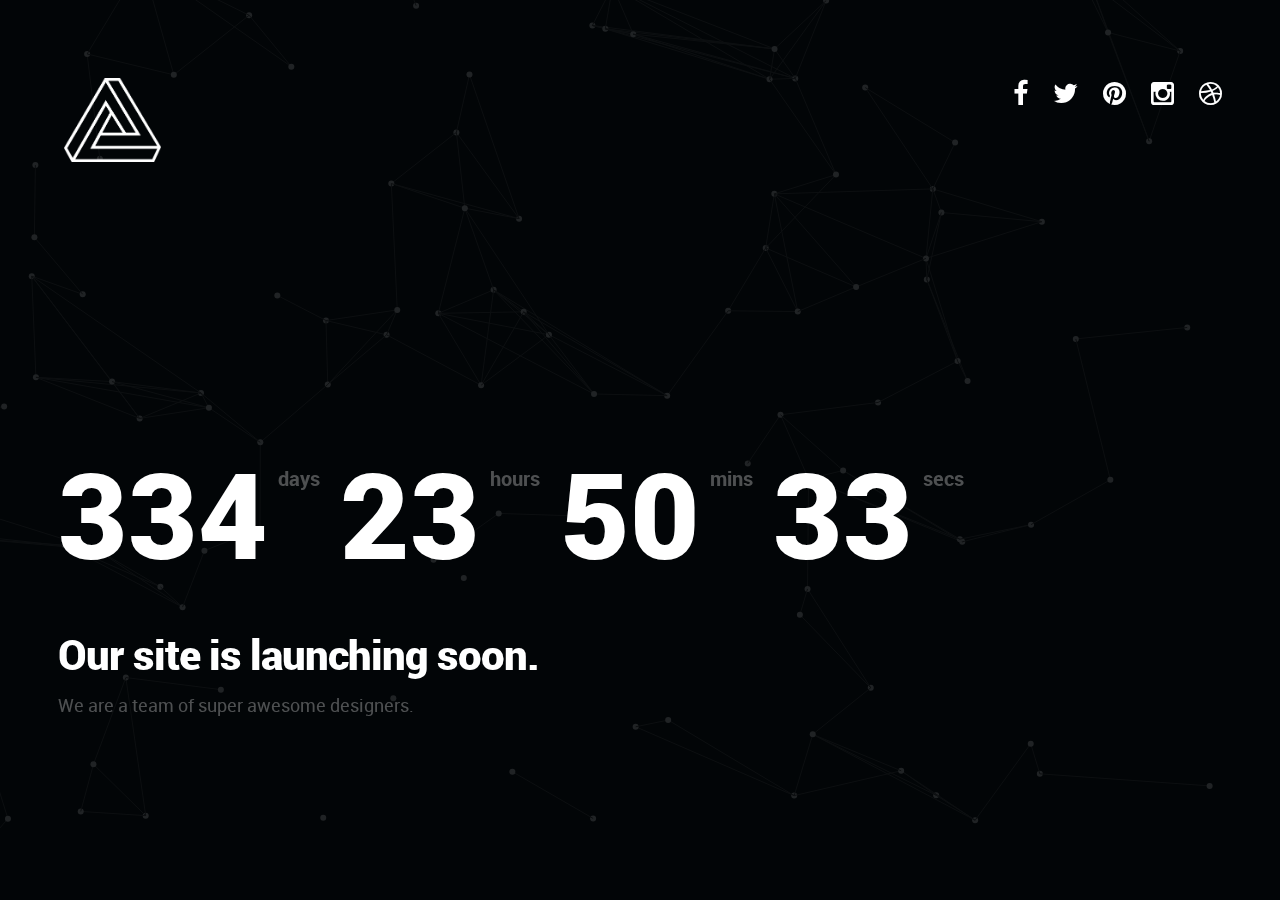
==== index.html @ 743f8bc5 "." ====
<!DOCTYPE html>
<!--[if IE 8 ]><html class="no-js oldie ie8" lang="en"> <![endif]-->
<!--[if IE 9 ]><html class="no-js oldie ie9" lang="en"> <![endif]-->
<!--[if (gte IE 9)|!(IE)]><!--><html class="no-js" lang="en"> <!--<![endif]-->
<head>

   <!--- basic page needs
   ================================================== -->
   <meta charset="utf-8">
	<title>Creatico</title>
	<meta name="description" content="We are awesome">  
	<meta name="author" content="Ashwin Sekhari">

   <!-- mobile specific metas
   ================================================== -->
	<meta name="viewport" content="width=device-width, initial-scale=1, maximum-scale=1">

 	<!-- CSS
   ================================================== -->
   <link rel="stylesheet" href="css/base.css">  
   <link rel="stylesheet" href="css/main.css">
   <link rel="stylesheet" href="css/vendor.css">

   <!-- script
   ================================================== -->
	<script src="js/modernizr.js"></script>

   <!-- favicons
	================================================== -->
	<link rel="icon" type="image/png" href="favicon.png">

</head>

<body id="top">

	<!-- header 
   ================================================== -->
   <header>

   	<div class="row">
   		<div class="logo">
	         <a href="index.html">Creatico</a>
	      </div> 

			<div class="social-links">
			   <ul>
					<li><a href="#"><i class="fa fa-facebook"></i></a></li>
					<li><a href="#"><i class="fa fa-twitter"></i></a></li>
				   <li><a href="#"><i class="fa fa-pinterest"></i></a></li>				   
				   <li><a href="#"><i class="fa fa-instagram"></i></a></li> 
				   <li><a href="#"><i class="fa fa-dribbble"></i></a></li>				     			
				</ul>
			</div>
   	</div> 

   </header> <!-- /header -->   

   <!-- home
   ================================================== -->
   <section id="home" class="home-particles">

   	<div class="shadow-overlay"></div>

   	<div class="content-wrap-table">		   

		   <div class="main-content-tablecell">

		   	<div class="row">
		   		<div class="col-twelve">

		   			<div id="counter">
		   				<div class="half">
		   					<span>334 <sup>days</sup></span> 
		 						<span>23 <sup>hours</sup></span>
		   				</div>
							<div class="half">
								<span>50 <sup>mins</sup></span>
		 						<span>33 <sup>secs</sup></span>
		 					</div> 
		   			</div>

			  			<div class="bottom-text">
			  				<h1>Our site is launching soon.</h1>
				  			<p>
							We are a team of super awesome designers.
				  			</p>			  				
			  			</div>			  						  			   			

			   	</div> <!-- /twelve --> 
		   	</div> <!-- /row -->  

		   </div> <!-- /main-content --> 
		   
		</div> <!-- /content-wrap -->
   
   </section> <!-- /home -->


 
							   		</div>

							   		<label for="mce-EMAIL" class="subscribe-message"></label>
									
									</form>

					   		</div> <!-- /twelve -->
					   	</div> <!-- subscribe-form -->

						</div> <!-- /tab-entry --> 						

					</div> <!-- /tab-subscribe -->										

				</div> <!-- /tab-container -->
   			
   		</div> <!-- twelve -->
   	</div> <!-- row -->   	

   </section> <!-- /info -->
   <!-- Java Script
   ================================================== --> 
   <script src="js/jquery-2.1.3.min.js"></script>
   <script src="js/plugins.js"></script>
   <script src="js/main.js"></script>

</body>

</html>
---- css/base.css ----
/* =================================================================== 
 *
 *  Khronos v1.0 Base Stylesheet
 *  url: www.styleshout.com
 *  06-10-2016
 *  ------------------------------------------------------------------
 *
 *  TOC:
 *  01. reset
 *  02. basic/base setup styles
 *  03. grid
 *  04. MISC
 *
 * =================================================================== */

 
/* ===================================================================
 * 01. reset - normalize.css v3.0.2 | MIT License | git.io/normalize
 *
 * ------------------------------------------------------------------- */

html {
	font-family: sans-serif;
	-ms-text-size-adjust: 100%;
	-webkit-text-size-adjust: 100%;
}

body {
	margin: 0;
}

article,
aside,
details,
figcaption,
figure,
footer,
header,
hgroup,
main,
menu,
nav,
section,
summary {
	display: block;
}

audio,
canvas,
progress,
video {
	display: inline-block;
	vertical-align: baseline;
}

audio:not([controls]) {
	display: none;
	height: 0;
}

[hidden],
template {
	display: none;
}

a {
	background: transparent;
}

a:active,
a:hover {
	outline: 0;
}

abbr[title] {
	border-bottom: 1px dotted;
}

b,
strong {
	font-weight: bold;
}

dfn {
	font-style: italic;
}

h1 {
	font-size: 2em;
	margin: 0.67em 0;
}

mark {
	background: #ff0;
	color: #000;
}

small {
	font-size: 80%;
}

sub,
sup {
	font-size: 75%;
	line-height: 0;
	position: relative;
	vertical-align: baseline;
}

sup {
	top: -0.5em;
}

sub {
	bottom: -0.25em;
}

img {
	border: 0;
}

svg:not(:root) {
	overflow: hidden;
}

figure {
	margin: 1em 40px;
}

hr {
	-moz-box-sizing: content-box;
	box-sizing: content-box;
	height: 0;
}

pre {
	overflow: auto;
}

code,
kbd,
pre,
samp {
	font-family: monospace, monospace;
	font-size: 1em;
}

button,
input,
optgroup,
select,
textarea {
	color: inherit;
	font: inherit;
	margin: 0;
}

button {
	overflow: visible;
}

button,
select {
	text-transform: none;
}

button,
html input[type="button"],
input[type="reset"],
input[type="submit"] {
	-webkit-appearance: button;
	cursor: pointer;
}

button[disabled],
html input[disabled] {
	cursor: default;
}

button::-moz-focus-inner,
input::-moz-focus-inner {
	border: 0;
	padding: 0;
}

input {
	line-height: normal;
}

input[type="checkbox"],
input[type="radio"] {
	box-sizing: border-box;
	padding: 0;
}

input[type="number"]::-webkit-inner-spin-button,
input[type="number"]::-webkit-outer-spin-button {
	height: auto;
}

input[type="search"] {
	-webkit-appearance: textfield;
	-moz-box-sizing: content-box;
	-webkit-box-sizing: content-box;
	box-sizing: content-box;
}

input[type="search"]::-webkit-search-cancel-button,
input[type="search"]::-webkit-search-decoration {
	-webkit-appearance: none;
}

fieldset {
	border: 1px solid #c0c0c0;
	margin: 0 2px;
	padding: 0.35em 0.625em 0.75em;
}

legend {
	border: 0;
	padding: 0;
}

textarea {
	overflow: auto;
}

optgroup {
	font-weight: bold;
}

table {
	border-collapse: collapse;
	border-spacing: 0;
}

td,
th {
	padding: 0;
}


/* ===================================================================
 * 02. basic/base setup styles - (_basic.scss)
 *
 * ------------------------------------------------------------------- */
html {
	font-size: 62.5%;
	box-sizing: border-box;
}

*,
*::before,
*::after {
	box-sizing: inherit;
}

body {
	font-weight: normal;
	line-height: 1;
	text-rendering: optimizeLegibility;
	word-wrap: break-word;
	-webkit-overflow-scrolling: touch;
	-webkit-text-size-adjust: none;
}

body,
input,
button {
	-moz-osx-font-smoothing: grayscale;
	-webkit-font-smoothing: antialiased;
}

/* -------------------------------------------------------------------
 * Media - (_basic.scss)
 * ------------------------------------------------------------------- */
img,
video {
	max-width: 100%;
	height: auto;
}

/* -------------------------------------------------------------------
 * Typography resets - (_basic.scss)
 * ------------------------------------------------------------------- */
div, dl, dt, dd, ul, ol, li, h1, h2, h3, h4, h5, h6, pre, form, p, blockquote, th, td {
	margin: 0;
	padding: 0;
}
h1, h2, h3, h4, h5, h6 {
	-webkit-font-variant-ligatures: common-ligatures;
	-moz-font-variant-ligatures: common-ligatures;
	font-variant-ligatures: common-ligatures;
	text-rendering: optimizeLegibility;
}
em, i {
	font-style: italic;
	line-height: inherit;
}
strong, b {
	font-weight: bold;
	line-height: inherit;
}
small {
	font-size: 60%;
	line-height: inherit;
}
ol, ul {
	list-style: none;
}
li {
	display: block;
}

/* -------------------------------------------------------------------
 * links - (_basic.scss)
 * ------------------------------------------------------------------- */
a {
	text-decoration: none;
	line-height: inherit;
}

a img {
	border: none;
}

/* ------------------------------------------------------------------- 
 * inputs - (_basic.scss)
 * ------------------------------------------------------------------- */
fieldset {
	margin: 0;
	padding: 0;
}

input[type="email"],
input[type="number"],
input[type="search"],
input[type="text"],
input[type="tel"],
input[type="url"],
input[type="password"],
textarea {
	-webkit-appearance: none;
	-moz-appearance: none;
	-ms-appearance: none;
	-o-appearance: none;
	appearance: none;
}


/* ===================================================================
 * 03. grid - (_grid.scss)
 *
 * ------------------------------------------------------------------- */
.row {
	width: 94%;
	max-width: 1170px;
	margin: 0 auto;
}

.row:before,
.row:after {
	content: "";
	display: table;
}

.row:after {
	clear: both;
}

.row .row {
	width: auto;
	max-width: none;
	margin-left: -20px;
	margin-right: -20px;
}

[class*="col-"],
.bgrid {
	float: left;
}

[class*="col-"] + [class*="col-"].end {
	float: right;
}

[class*="col-"] {
	padding: 0 20px;
}

.col-one {
	width: 8.33333%;
}
.col-two, .col-1-6 {
	width: 16.66667%;
}
.col-three, .col-1-4 {
	width: 25%;
}
.col-four, .col-1-3 {
	width: 33.33333%;
}
.col-five {
	width: 41.66667%;
}
.col-six, .col-1-2 {
	width: 50%;
}
.col-seven {
	width: 58.33333%;
}
.col-eight, .col-2-3 {
	width: 66.66667%;
}
.col-nine, .col-3-4 {
	width: 75%;
}
.col-ten, .col-5-6 {
	width: 83.33333%;
}
.col-eleven {
	width: 91.66667%;
}
.col-twelve, .col-full {
	width: 100%;
}

/* --------------------------------------------------------------- 
 * small screens - (_base.scss)
 * --------------------------------------------------------------- */
@media screen and (max-width:1024px) {
	.row .row {
		margin-left: -18px;
		margin-right: -18px;
	}

	[class*="col-"] {
		padding: 0 18px;
	}

}

/* ---------------------------------------------------------------
 * tablets - (_base.scss)
 * --------------------------------------------------------------- */
@media screen and (max-width:768px) {
	.row {
		width: auto;
		padding-left: 30px;
		padding-right: 30px;
	}

	.row .row {
		padding-left: 0;
		padding-right: 0;
		margin-left: -15px;
		margin-right: -15px;
	}

	[class*="col-"] {
		padding: 0 15px;
	}

	.tab-1-4 {
		width: 25%;
	}

	.tab-1-3 {
		width: 33.33333%;
	}

	.tab-1-2 {
		width: 50%;
	}

	.tab-2-3 {
		width: 66.66667%;
	}

	.tab-3-4 {
		width: 75%;
	}

	.tab-full {
		width: 100%;
	}

}

/* --------------------------------------------------------------- 
 * large mobile devices - (_base.scss)
 * --------------------------------------------------------------- */
@media screen and (max-width:600px) {
	.row {
		padding-left: 25px;
		padding-right: 25px;
	}

	.row .row {
		margin-left: -10px;
		margin-right: -10px;
	}

	[class*="col-"] {
		padding: 0 10px;
	}

	.mob-1-4 {
		width: 25%;
	}

	.mob-1-2 {
		width: 50%;
	}

	.mob-3-4 {
		width: 75%;
	}

	.mob-full {
		width: 100%;
	}

}

/* --------------------------------------------------------------- 
 * small mobile devices - (_base.scss)
 * --------------------------------------------------------------- */
@media screen and (max-width:400px) {
	.row .row {
		padding-left: 0;
		padding-right: 0;
		margin-left: 0;
		margin-right: 0;
	}

	[class*="col-"] {
		width: 100% !important;
		float: none !important;
		clear: both !important;
		margin-left: 0;
		margin-right: 0;
		padding: 0;
	}

	[class*="col-"] + [class*="col-"].end {
		float: none;
	}

}


/* ===================================================================
 * block grids - (_base.scss)
 *
 * ------------------------------------------------------------------- */

[class*="block-"]:before, [class*="block-"]:after {
	content: "";
	display: table;
}

[class*="block-"]:after {
	clear: both;
}

.block-1-6 .bgrid {
	width: 16.66667%;
}

.block-1-4 .bgrid {
	width: 25%;
}

.block-1-3 .bgrid {
	width: 33.33333%;
}

.block-1-2 .bgrid {
	width: 50%;
}

/**
 * Clearing for block grid columns. Allow columns with 
 * different heights to align properly.
 */
.block-1-6 .bgrid:nth-child(6n+1),
.block-1-4 .bgrid:nth-child(4n+1),
.block-1-3 .bgrid:nth-child(3n+1),
.block-1-2 .bgrid:nth-child(2n+1) {
	clear: both;
}

/* ---------------------------------------------------------------
 * small screens - (_base.scss)
 * --------------------------------------------------------------- */
@media screen and (max-width:1024px) {
	.block-s-1-6 .bgrid {
		width: 16.66667%;
	}

	.block-s-1-4 .bgrid {
		width: 25%;
	}

	.block-s-1-3 .bgrid {
		width: 33.33333%;
	}

	.block-s-1-2 .bgrid {
		width: 50%;
	}

	.block-s-full .bgrid {
		width: 100%;
		clear: both;
	}

	[class*="block-s-"] .bgrid:nth-child(n) {
		clear: none;
	}

	.block-s-1-6 .bgrid:nth-child(6n+1),
	.block-s-1-4 .bgrid:nth-child(4n+1),
	.block-s-1-3 .bgrid:nth-child(3n+1),
	.block-s-1-2 .bgrid:nth-child(2n+1) {
		clear: both;
	}

}

/* ---------------------------------------------------------------
 * tablets - (_base.scss)
 * --------------------------------------------------------------- */
@media screen and (max-width:768px) {
	.block-tab-1-6 .bgrid {
		width: 16.66667%;
	}

	.block-tab-1-4 .bgrid {
		width: 25%;
	}

	.block-tab-1-3 .bgrid {
		width: 33.33333%;
	}

	.block-tab-1-2 .bgrid {
		width: 50%;
	}

	.block-tab-full .bgrid {
		width: 100%;
		clear: both;
	}

	[class*="block-tab-"] .bgrid:nth-child(n) {
		clear: none;
	}

	.block-tab-1-6 .bgrid:nth-child(6n+1),
	.block-tab-1-4 .bgrid:nth-child(4n+1),
	.block-tab-1-3 .bgrid:nth-child(3n+1),
	.block-tab-1-2 .bgrid:nth-child(2n+1) {
		clear: both;
	}

}

/* ---------------------------------------------------------------
 * large mobile devices - (_base.scss)
 * --------------------------------------------------------------- */
@media screen and (max-width:600px) {
	.block-mob-1-6 .bgrid {
		width: 16.66667%;
	}

	.block-mob-1-4 .bgrid {
		width: 25%;
	}

	.block-mob-1-3 .bgrid {
		width: 33.33333%;
	}

	.block-mob-1-2 .bgrid {
		width: 50%;
	}

	.block-mob-full .bgrid {
		width: 100%;
		clear: both;
	}

	[class*="block-mob-"] .bgrid:nth-child(n) {
		clear: none;
	}

	.block-mob-1-6 .bgrid:nth-child(6n+1),
	.block-mob-1-4 .bgrid:nth-child(4n+1),
	.block-mob-1-3 .bgrid:nth-child(3n+1),
	.block-mob-1-2 .bgrid:nth-child(2n+1) {
		clear: both;
	}

}

/* ---------------------------------------------------------------
 * stack on small mobile devices - (_base.scss)
 * --------------------------------------------------------------- */
@media screen and (max-width:400px) {
	.stack .bgrid {
		width: 100% !important;
		float: none !important;
		clear: both !important;
		margin-left: 0;
		margin-right: 0;
	}

}


/* ===================================================================
 * 04. MISC  - (_base.scss)
 *
 * ------------------------------------------------------------------- */

/**
 * Clearing - (http://nicolasgallagher.com/micro-clearfix-hack/
 */
.group:before,
.group:after {
	content: "";
	display: table;
}

.group:after {
	clear: both;
}

/**
 * Misc Helper Styles 
 */
.hide {
	display: none;
}

.invisible {
	visibility: hidden;
}

.antialiased {
	-webkit-font-smoothing: antialiased;
	-moz-osx-font-smoothing: grayscale;
}

.overflow-hidden {
	overflow: hidden;
}

.remove-bottom {
	margin-bottom: 0;
}

.half-bottom {
	margin-bottom: 1.5rem !important;
}

.add-bottom {
	margin-bottom: 3rem !important;
}

.no-border {
	border: none;
}

.full-width {
	width: 100%;
}

.text-center {
	text-align: center;
}

.text-left {
	text-align: left;
}

.text-right {
	text-align: right;
}

.pull-left {
	float: left;
}

.pull-right {
	float: right;
}

.align-center {
	margin-left: auto;
	margin-right: auto;
	text-align: center;
}
---- css/main.css ----
/* =================================================================== 
 *
 *  Khronos v1.0 Main Stylesheet
 *  url: www.styleshout.com
 *  06-10-2016
 *  ------------------------------------------------------------------
 *
 *  TOC:
 *  01. webfonts and iconfonts
 *  02. base style overrides
 *  03. typography & general theme styles
 *  04. preloader
 *  05. forms
 *  06. buttons
 *  07. other components
 *  08. header styles
 *  09. home
 *  10. info
 *  11. cta
 *  12. footer
 *
 * =================================================================== */


/* ===================================================================
 * 01. webfonts and iconfonts - (_document-setup)
 *
 * ------------------------------------------------------------------- */
@import url("fonts.css");
@import url("font-awesome/css/font-awesome.min.css");
@import url("micons/micons.css");


/* ===================================================================
 * 02. base style overrides - (_document-setup)
 *
 * ------------------------------------------------------------------- */
html {
	font-size: 10px;
}
@media only screen and (max-width:1024px) {
	html {
		font-size: 9.375px;
	}
}
@media only screen and (max-width:768px) {
	html {
		font-size: 10px;
	}
}
@media only screen and (max-width:400px) {
	html {
		font-size: 9.375px;
	}
}
html, body {
	height: 100%;
}
body {
	background: #FFFFFF;
	font-family: "roboto-regular", sans-serif;
	font-size: 1.6rem;
	line-height: 3rem;
	color: #333333;
}

/* ------------------------------------------------------------------- 
 * links - (_document-setup) 
 * ------------------------------------------------------------------- */
a, a:visited {
	color: #057f78;
	-moz-transition: all 0.3s ease-in-out;
	-o-transition: all 0.3s ease-in-out;
	-webkit-transition: all 0.3s ease-in-out;
	-ms-transition: all 0.3s ease-in-out;
	transition: all 0.3s ease-in-out;
}
a:hover, a:focus {
	color: #000000;
}

/* ===================================================================
 * 03. typography & general theme styles - (_document-setup.scss) 
 *
 * ------------------------------------------------------------------- */
h1, h2, h3, h4, h5, h6, .h01, .h02, .h03, .h04, .h05, .h06 {
	font-family: "roboto-black", sans-serif;
	color: #151515;
	font-style: normal;
	text-rendering: optimizeLegibility;
	margin-bottom: 2.1rem;
}
h3, .h03, h4, .h04 {
	margin-bottom: 1.8rem;
}
h5, .h05, h6, .h06 {
	margin-bottom: 1.2rem;
}
h1, .h01 {
	font-size: 3.1rem;
	line-height: 1.35;
	letter-spacing: -.1rem;
}
@media only screen and (max-width:600px) {
	h1, .h01 {
		font-size: 2.6rem;
		letter-spacing: -.07rem;
	}
}
h2, .h02 {
	font-size: 2.4rem;
	line-height: 1.25;
}
h3, .h03 {
	font-size: 2rem;
	line-height: 1.5;
}
h4, .h04 {
	font-size: 1.7rem;
	line-height: 1.76;
}
h5, .h05 {
	font-size: 1.4rem;
	line-height: 1.7;
	text-transform: uppercase;
	letter-spacing: .2rem;
}
h6, .h06 {
	font-size: 1.3rem;
	line-height: 1.85;
	text-transform: uppercase;
	letter-spacing: .2rem;
}
p img {
	margin: 0;
}
p.lead {
	font-family: "roboto-light", serif;
	font-size: 2rem;
	line-height: 1.8;
	color: #4d4d4d;
}
@media only screen and (max-width:768px) {
	p.lead {
		font-size: 1.8rem;
	}
}
em, i, strong, b {
	font-size: 1.6rem;
	line-height: 3rem;
	font-style: normal;
	font-weight: normal;
}
em, i {
	font-family: "roboto-italic", serif;
}
strong, b {
	font-family: "roboto-bold", serif;
}
small {
	font-size: 1.1rem;
	line-height: inherit;
}
blockquote {
	margin: 3rem 0;
	padding-left: 4rem;
	position: relative;
}
blockquote:before {
	content: "\201C";
	font-size: 8rem;
	line-height: 0px;
	margin: 0;
	color: #333;
	font-family: arial, sans-serif;
	position: absolute;
	top: 3rem;
	left: 0;
}
blockquote p {
	font-family: georgia, serif;
	font-style: italic;
	padding: 0;
	font-size: 1.9rem;
	line-height: 1.75;
}
blockquote cite {
	display: block;
	font-size: 1.2rem;
	font-style: normal;
	line-height: 1.65;
}
blockquote cite:before {
	content: "\2014 \0020";
}
blockquote cite a, blockquote cite a:visited {
	color: #4d4d4d;
	border: none;
}
abbr {
	font-family: "roboto-bold", serif;
	font-variant: small-caps;
	text-transform: lowercase;
	letter-spacing: .05rem;
	color: #4d4d4d;
}
var, kbd, samp, code, pre {
	font-family: Consolas, "Andale Mono", Courier, "Courier New", monospace;
}
pre {
	padding: 2.4rem 3rem 3rem;
	background: #F1F1F1;
}
code {
	font-size: 1.4rem;
	margin: 0 .2rem;
	padding: .3rem .6rem;
	white-space: nowrap;
	background: #F1F1F1;
	border: 1px solid #E1E1E1;
	border-radius: 3px;
}
pre > code {
	display: block;
	white-space: pre;
	line-height: 2;
	padding: 0;
	margin: 0;
}
pre.prettyprint > code {
	border: none;
}
del {
	text-decoration: line-through;
}
abbr[title], dfn[title] {
	border-bottom: 1px dotted;
	cursor: help;
}
mark {
	background: #FFF49B;
	color: #000;
}
hr {
	border: solid #d2d2d2;
	border-width: 1px 0 0;
	clear: both;
	margin: 2.4rem 0 1.5rem;
	height: 0;
}

/* ------------------------------------------------------------------- 
 * Lists - (_document-setup)  
 * ------------------------------------------------------------------- */
ol {
	list-style: decimal;
}
ul {
	list-style: disc;
}
li {
	display: list-item;
}
ol, ul {
	margin-left: 1.7rem;
}
ul li {
	padding-left: .4rem;
}
ul ul, ul ol, ol ol, ol ul {
	margin: .6rem 0 .6rem 1.7rem;
}
ul.disc li {
	display: list-item;
	list-style: none;
	padding: 0 0 0 .8rem;
	position: relative;
}
ul.disc li::before {
	content: "";
	display: inline-block;
	width: 8px;
	height: 8px;
	border-radius: 50%;
	background: #034e4a;
	position: absolute;
	left: -17px;
	top: 11px;
	vertical-align: middle;
}
dt {
	margin: 0;
	color: #034e4a;
}
dd {
	margin: 0 0 0 2rem;
}

/* ------------------------------------------------------------------- 
 * Spacing - (_document-setup)  
 * ------------------------------------------------------------------- */
button, .button {
	margin-bottom: 1.2;
}
fieldset {
	margin-bottom: 1.5rem;
}
input,
textarea,
select,
pre,
blockquote,
figure,
table,
p,
ul,
ol,
dl,
form,
.fluid-video-wrapper,
.ss-custom-select {
	margin-bottom: 3rem;
}

/* ------------------------------------------------------------------- 
 * floated image - (_document-setup)  
 * ------------------------------------------------------------------- */
img.pull-right {
	margin: 1.5rem 0 0 3rem;
}
img.pull-left {
	margin: 1.5rem 3rem 0 0;
}

/* ------------------------------------------------------------------- 
 * block grids paddings
 * ------------------------------------------------------------------- */
.bgrid {
	padding: 0 20px;
}
@media only screen and (max-width:1024px) {
	.bgrid {
		padding: 0 18px;
	}
}
@media only screen and (max-width:768px) {
	.bgrid {
		padding: 0 15px;
	}
}
@media only screen and (max-width:600px) {
	.bgrid {
		padding: 0 10px;
	}
}
@media only screen and (max-width:400px) {
	.bgrid {
		padding: 0;
	}
}

 
/* ===================================================================
 * 04. preloader - (_preloader-1.scss)
 *
 * ------------------------------------------------------------------- */
#preloader {
	position: fixed;
	top: 0;
	left: 0;
	right: 0;
	bottom: 0;
	background: #050505;
	z-index: 800;
	height: 100%;
	width: 100%;
}
.no-js #preloader, .oldie #preloader {
	display: none;
}
#loader {
	position: absolute;
	left: 50%;
	top: 50%;
	width: 60px;
	height: 60px;
	margin: -30px 0 0 -30px;
	padding: 0;
}
#loader:before {
	content: "";
	border-top: 6px solid rgba(255, 255, 255, 0.1);
	border-right: 6px solid rgba(255, 255, 255, 0.1);
	border-bottom: 6px solid rgba(255, 255, 255, 0.1);
	border-left: 6px solid #FFFFFF;
	-webkit-animation: load 1.1s infinite linear;
	animation: load 1.1s infinite linear;
	display: block;
	border-radius: 50%;
	width: 60px;
	height: 60px;
}
@-webkit-keyframes load {
	0% {
		-webkit-transform: rotate(0deg);
		transform: rotate(0deg);
	}
	100% {
		-webkit-transform: rotate(360deg);
		transform: rotate(360deg);
	}
}
@keyframes load {
	0% {
		-webkit-transform: rotate(0deg);
		transform: rotate(0deg);
	}
	100% {
		-webkit-transform: rotate(360deg);
		transform: rotate(360deg);
	}
}


/* ===================================================================
 * 05. forms - (_forms.scss)
 *
 * ------------------------------------------------------------------- */
fieldset {
	border: none;
}
input[type="email"],
input[type="number"],
input[type="search"],
input[type="text"],
input[type="tel"],
input[type="url"],
input[type="password"],
textarea,
select {
	display: block;
	height: 6rem;
	padding: 1.5rem 2rem;
	border: none;
	border-bottom: 3px solid rgba(17, 17, 17, 0.5);
	outline: none;
	vertical-align: middle;
	color: #333333;
	font-family: "roboto-regular", sans-serif;
	font-size: 1.7rem;
	line-height: 3rem;
	max-width: 100%;
	background: transparent;
	-moz-transition: all 0.3s ease-in-out;
	-o-transition: all 0.3s ease-in-out;
	-webkit-transition: all 0.3s ease-in-out;
	-ms-transition: all 0.3s ease-in-out;
	transition: all 0.3s ease-in-out;
}
textarea {
	min-height: 25rem;
}
input[type="email"]:focus,
input[type="number"]:focus,
input[type="search"]:focus,
input[type="text"]:focus,
input[type="tel"]:focus,
input[type="url"]:focus,
input[type="password"]:focus,
textarea:focus,
select:focus {
	color: #000000;
	border-color: #034e4a;
}
label, legend {
	font-family: "roboto-bold", sans-serif;
	font-size: 1.6rem;
	margin-bottom: .6rem;
	color: black;
	display: block;
}
input[type="checkbox"],
input[type="radio"] {
	display: inline;
}

label > .label-text {
	display: inline-block;
	margin-left: 1rem;
	font-family: "roboto-regular", sans-serif;
	line-height: inherit;
}

label > input[type="checkbox"],
label > input[type="radio"] {
	margin: 0;
	position: relative;
	top: .15rem;
}

/* ------------------------------------------------------------------- 
 * Style Placeholder Text  
 * ------------------------------------------------------------------- */
::-webkit-input-placeholder {
	color: gray;
}
:-moz-placeholder {
	color: gray;  /* Firefox 18- */
}
::-moz-placeholder {
	color: gray;  /* Firefox 19+ */
}
:-ms-input-placeholder {
	color: gray;
}
.placeholder {
	color: gray !important;
}

/* ===================================================================
 * 06. buttons - (_button-essentials.scss)
 *
 * ------------------------------------------------------------------- */
.button,
a.button,
button,
input[type="submit"],
input[type="reset"],
input[type="button"] {
	display: inline-block;
	font-family: "roboto-black", sans-serif;
	font-size: 1.4rem;
	text-transform: uppercase;
	letter-spacing: .3rem;
	height: 5.4rem;
	line-height: 5.4rem;
	padding: 0 3rem;
	margin: 0 .3rem 1.2rem 0;
	background: #d8d8d8;
	color: #313131;
	text-decoration: none;
	cursor: pointer;
	text-align: center;
	white-space: nowrap;
	border: none;
	-moz-transition: all 0.3s ease-in-out;
	-o-transition: all 0.3s ease-in-out;
	-webkit-transition: all 0.3s ease-in-out;
	-ms-transition: all 0.3s ease-in-out;
	transition: all 0.3s ease-in-out;
}

.button:hover,
a.button:hover,
button:hover,
input[type="submit"]:hover,
input[type="reset"]:hover,
input[type="button"]:hover,
.button:focus,
button:focus,
input[type="submit"]:focus,
input[type="reset"]:focus,
input[type="button"]:focus {
	background: #bebebe;
	color: #000000;
	outline: 0;
}

.button.button-primary,
a.button.button-primary,
button.button-primary,
input[type="submit"].button-primary,
input[type="reset"].button-primary,
input[type="button"].button-primary {
	background: #034e4a;
	color: #FFFFFF;
}

.button.button-primary:hover,
a.button.button-primary:hover,
button.button-primary:hover,
input[type="submit"].button-primary:hover,
input[type="reset"].button-primary:hover,
input[type="button"].button-primary:hover,
.button.button-primary:focus,
button.button-primary:focus,
input[type="submit"].button-primary:focus,
input[type="reset"].button-primary:focus,
input[type="button"].button-primary:focus {
	background: #1f1f1f;
}

button.full-width,
.button.full-width {
	width: 100%;
	margin-right: 0;
}

button.medium,
.button.medium {
	height: 5.7rem !important;
	line-height: 5.7rem !important;
	padding: 0 1.8rem !important;
}

button.large,
.button.large {
	height: 6rem !important;
	line-height: 6rem !important;
	padding: 0rem 3rem !important;
}

button.stroke,
.button.stroke {
	background: transparent !important;
	border: 3px solid #313131;
	line-height: 4.8rem;
}

button.stroke.medium,
.button.stroke.medium {
	line-height: 5.1rem !important;
}

button.stroke.large,
.button.stroke.large {
	line-height: 5.4rem !important;
}

button.stroke:hover,
.button.stroke:hover {
	border: 3px solid #034e4a;
	color: #034e4a;
}

button::-moz-focus-inner,
input::-moz-focus-inner {
	border: 0;
	padding: 0;
}


/* ===================================================================
 * 07. other components - (_others.scss)
 *
 * ------------------------------------------------------------------- */

/* ------------------------------------------------------------------- 
 * additional typo styles - (_additional-typo.scss)
 * ------------------------------------------------------------------- */

/* drop cap 
 * ----------------------------------------------- */
.drop-cap:first-letter {
	float: left;
	margin: 0;
	padding: 1.5rem .6rem 0 0;
	font-size: 8.4rem;
	font-family: "roboto-bold", sans-serif;
	line-height: 6rem;
	text-indent: 0;
	background: transparent;
	color: #151515;
}

/* line definition style 
 * ----------------------------------------------- */
.lining dt, .lining dd {
	display: inline;
	margin: 0;
}
.lining dt + dt:before, .lining dd + dt:before {
	content: "\A";
	white-space: pre;
}
.lining dd + dd:before {
	content: ", ";
}
.lining dd + dd:before {
	content: ", ";
}
.lining dd:before {
	content: ": ";
	margin-left: -0.2em;
}

/* dictionary definition style 
 * ----------------------------------------------- */
.dictionary-style dt {
	display: inline;
	counter-reset: definitions;
}
.dictionary-style dt + dt:before {
	content: ", ";
	margin-left: -0.2em;
}
.dictionary-style dd {
	display: block;
	counter-increment: definitions;
}
.dictionary-style dd:before {
	content: counter(definitions, decimal) ". ";
}

/** 
 * Pull Quotes
 * -----------
 * markup:
 *
 * <aside class="pull-quote">
 *		<blockquote>
 *			<p></p>
 *		</blockquote>
 *	</aside>
 *
 * --------------------------------------------------------------------- */
.pull-quote {
	position: relative;
	padding: 2.1rem 3rem 2.1rem 0px;
}
.pull-quote:before, .pull-quote:after {
	height: 1em;
	position: absolute;
	font-size: 8rem;
	font-family: Arial, Sans-Serif;
	color: #333;
}
.pull-quote:before {
	content: "\201C";
	top: 33px;
	left: 0;
}
.pull-quote:after {
	content: '\201D';
	bottom: -33px;
	right: 0;
}
.pull-quote blockquote {
	margin: 0;
}
.pull-quote blockquote:before {
	content: none;
}

/** 
 * Stats Tab
 * ---------
 * markup:
 *
 * <ul class="stats-tabs">
 *		<li><a href="#">[value]<em>[name]</em></a></li>
 *	</ul>
 *
 * Extend this object into your markup.
 *
 * --------------------------------------------------------------------- */
.stats-tabs {
	padding: 0;
	margin: 3rem 0;
}
.stats-tabs li {
	display: inline-block;
	margin: 0 1.5rem 3rem 0;
	padding: 0 1.5rem 0 0;
	border-right: 1px solid #ccc;
}
.stats-tabs li:last-child {
	margin: 0;
	padding: 0;
	border: none;
}
.stats-tabs li a {
	display: inline-block;
	font-size: 2.5rem;
	font-family: "roboto-bold", sans-serif;
	border: none;
	color: #252525;
}
.stats-tabs li a:hover {
	color: #034e4a;
}
.stats-tabs li a em {
	display: block;
	margin: .6rem 0 0 0;
	font-size: 1.4rem;
	font-family: "roboto-regular", sans-serif;
	color: #4d4d4d;
}


/* ===================================================================
 * 08. header styles - (_layout.scss)
 *
 * ------------------------------------------------------------------- */
header {
	width: 100%;
	height: auto;
	position: absolute;
	left: 0;
	top: 0;
	z-index: 700;
}
header .row {
	height: auto;
	max-width: 1290px;
	position: relative;
}

/* ------------------------------------------------------------------- 
 * header logo - (_layout.css) 
 * ------------------------------------------------------------------- */
header .logo {
	position: absolute;
	left: 26px;
	top: 0;
	margin-top: 78px;
}
header .logo a {
	display: block;
	margin: 0;
	padding: 0;
	outline: 0;
	border: none;
	width: 97px;
	height: 84px;
	background: url("../images/logo.png") no-repeat center;
	background-size: 97px 84px;
	font: 0/0 a;
	text-shadow: none;
	color: transparent;
	-moz-transition: all 0.5s ease-in-out;
	-o-transition: all 0.5s ease-in-out;
	-webkit-transition: all 0.5s ease-in-out;
	-ms-transition: all 0.5s ease-in-out;
	transition: all 0.5s ease-in-out;
}

/* ------------------------------------------------------------------- 
 * header social - (_layout.css)  
 * ------------------------------------------------------------------- */
header .social-links {
	position: absolute;
	right: 20px;
	top: 78px;
	text-align: right;
}

header .social-links ul {
	display: block;
	list-style: none;
	margin: 0;
	padding: 0;
	font-size: 2.7rem;
}

header .social-links ul li {
	display: inline-block;
	padding: 0 .9rem;
}

header .social-links ul li:last-child {
	padding-right: 0;
}

header .social-links ul li a,
header .social-links ul li a:visited {
	color: #FFFFFF;
}

header .social-links ul li a:hover,
header .social-links ul li a:focus {
	color: #057f78;
}

/* ------------------------------------------------------------------- 
 * responsive:
 * header section 
 * ------------------------------------------------------------------- */
@media only screen and (max-width:1024px) {
	header .logo {
		left: 24px;
		margin-top: 42px;
	}
	header .logo a {
		width: 90px;
		height: 78px;
		background-size: 90px 78px;
	}
	header .social-links {
		right: 18px;
		top: 54px;
	}
}
@media only screen and (max-width:768px) {
	header .logo {
		left: 51px;
		margin-top: 36px;
	}
	header .logo a {
		width: 80px;
		height: 70px;
		background-size: 80px 70px;
	}
	header .social-links {
		right: 45px;
		top: 48px;
	}
}
@media only screen and (max-width:600px) {
	header .logo {
		left: 41px;
		margin-top: 30px;
	}
	header .logo a {
		width: 70px;
		height: 61px;
		background-size: 70px 61px;
	}
	header .social-links {
		right: 41px;
		top: 42px;
	}
	header .social-links ul {
		font-size: 2.4rem;
	}
}
@media only screen and (max-width:500px) {
	header .logo {
		left: 35px;
	}
	header .social-links {
		right: 35px;
	}
	header .social-links ul {
		font-size: 2.1rem;
	}
	header .social-links ul li {
		padding: 0 .6rem;
	}
}
@media only screen and (max-width:380px) {
	header .logo {
		left: 30px;
		margin-top: 30px;
	}
	header .logo a {
		width: 60px;
		height: 52px;
		background-size: 60px 52px;
	}
	header .social-links ul {
		font-size: 2rem;
	}
	header .social-links li {
		padding: 0 .3rem;
	}
}

/* ===================================================================
 * 09. home - (_layout.scss)
 *
 * ------------------------------------------------------------------- */
#home {
	background: #020507;
	width: 100%;
	height: 100%;
	min-height: 800px;
	z-index: 600;
	position: relative;
}
#home .shadow-overlay {
	position: absolute;
	top: 0;
	left: 0;
	width: 100%;
	height: 100%;
	opacity: .9;
	background: -moz-linear-gradient(left, black 0%, black 20%, transparent 100%);  /* FF3.6-15 */
	background: -webkit-linear-gradient(left, black 0%, black 20%, transparent 100%);  /* Chrome10-25,Safari5.1-6 */
	background: linear-gradient(to right, black 0%, black 20%, transparent 100%);  /* W3C, IE10+, FF16+, Chrome26+, Opera12+, Safari7+ */
	filter: progid:DXImageTransform.Microsoft.gradient(startColorstr='#000000', endColorstr='#00000000', GradientType=1);  /* IE6-9 */
}
#home .row {
	max-width: 1290px;
}

#home.home-static {
	background-image: url(../images/home-bg.jpg);
	background-repeat: no-repeat;
	background-position: center;
	-webkit-background-size: cover;
	-moz-background-size: cover;
	background-size: cover;
}

#home.home-particles {
	background: #020507;
	overflow: hidden;
}
#home.home-particles .pg-canvas {
	position: absolute;
	top: 0;
	left: 0;
	height: 100% !important;
	width: 100% !important;
	opacity: .12;
}
#home.home-particles .shadow-overlay {
	display: none;
}

#home.home-slides {
	height: 100% !important;
}

.content-wrap-table {
	width: 100%;
	height: 100%;
	display: table;
	position: relative;
}
.main-content-tablecell {
	display: table-cell;
	vertical-align: bottom;
	z-index: 700;
}
.main-content-tablecell .row {
	position: relative;
	padding-top: 4.2rem;
	padding-bottom: 15rem;
}

.main-content-tablecell #counter {
	margin-bottom: 4.2rem;
}
.main-content-tablecell #counter:before,
.main-content-tablecell #counter:after {
	content: "";
	display: table;
}
.main-content-tablecell #counter:after {
	clear: both;
}
.main-content-tablecell #counter .half {
	float: left;
}
.main-content-tablecell #counter span {
	float: left;
	text-align: right;
	color: #FFFFFF;
	font-family: "roboto-black", sans-serif;
	font-size: 12rem;
	line-height: 1;
	padding: 0;
	margin-bottom: 1.5rem;
}
.main-content-tablecell #counter span sup {
	font-family: "roboto-bold", sans-serif;
	font-size: .17em;
	color: rgba(255, 255, 255, 0.3);
	top: -3.6em;
	right: 1em;
}
.main-content-tablecell h1 {
	font-size: 4.2rem;
	line-height: 1.143;
	color: #FFFFFF;
	margin-bottom: 1.2rem;
	max-width: 600px;
	position: relative;
}
.main-content-tablecell p {
	color: rgba(255, 255, 255, 0.3);
	font-family: "roboto-regular", sans-serif;
	font-size: 1.8rem;
	max-width: 400px;
}

.scroll-icon {
	position: absolute;
	width: 200px;
	height: 90px;
	padding-right: 3.5rem;
	bottom: 0;
	right: 20px;
	text-align: right;
	border-right: 1px dashed rgba(255, 255, 255, 0.3);
}
.scroll-icon .scroll-text {
	font-family: "roboto-bold", sans-serif;
	font-size: 1.5rem;
	color: #FFFFFF;
	margin-top: 1.5rem;
}
.scroll-icon .end-top {
	content: "";
	background-color: #FFFFFF;
	width: 7px;
	height: 7px;
	border-radius: 50%;
	display: inline-block;
	vertical-align: top;
	position: absolute;
	top: -6px;
	right: -4px;
}
.scroll-icon .mouse {
	position: absolute;
	height: 38px;
	width: 25px;
	border: 3px solid #FFFFFF;
	border-radius: 12px;
	right: -13px;
	top: 10px;
	display: block;
	text-align: center;
	z-index: 700;
	-webkit-animation: vertical 3s ease infinite;
	animation: vertical 3s ease infinite;
}
.scroll-icon .mouse::before {
	content: "";
	display: block;
	height: 5px;
	width: 3px;
	background-color: #FFFFFF;
	position: absolute;
	top: 6px;
	left: 50%;
	margin-left: -1.5px;
	border-radius: 2px;
}
@-webkit-keyframes vertical {
	0%, 60%, 80%, 100% {
		-webkit-transform: translateY(0);
	}
	20% {
		-webkit-transform: translateY(-5px);
	}
	40% {
		-webkit-transform: translateY(20px);
	}
}
@keyframes vertical {
	0%, 60%, 80%, 100% {
		-webkit-transform: translateY(0);
	}
	20% {
		-webkit-transform: translateY(-5px);
	}
	40% {
		-webkit-transform: translateY(20px);
	}
}

/* ------------------------------------------------------------------- 
 * responsive:
 * home section 
 * ------------------------------------------------------------------- */
@media only screen and (max-width:1200px) {
	.main-content-tablecell #counter {
		margin-bottom: 2.4rem;
	}
	.main-content-tablecell #counter span {
		font-size: 11rem;
	}
}
@media only screen and (max-width:1024px) {
	.main-content-tablecell h1 {
		font-size: 3.5rem;
	}
	.main-content-tablecell p {
		font-size: 1.7rem;
	}
}
@media only screen and (max-width:768px) {
	.main-content-tablecell #counter {
		margin-bottom: 1.2rem;
	}
	.main-content-tablecell #counter span {
		font-size: 10.4rem;
	}
	.main-content-tablecell .row {
		padding-bottom: 12rem;
	}
	.main-content-tablecell h1 {
		font-size: 3.2rem;
	}
	.main-content-tablecell p {
		font-size: 1.6rem;
	}
	.scroll-icon {
		right: 45px;
	}
	.scroll-icon .scroll-text {
		font-size: 1.4rem;
	}
}
@media only screen and (max-width:600px) {
	#home {
		min-height: 700px;
	}
	.main-content-tablecell #counter {
		margin-bottom: .9rem;
	}
	.main-content-tablecell #counter span {
		font-size: 8.4rem;
	}
	.main-content-tablecell h1 {
		font-size: 2.7rem;
	}
}
@media only screen and (max-width:500px) {
	.main-content-tablecell #counter span {
		font-size: 7.2rem;
	}
}
@media only screen and (max-width:400px) {
	#home {
		min-height: 600px;
	}
	.main-content-tablecell #counter {
		margin-bottom: 1.5rem;
	}
	.main-content-tablecell #counter span {
		font-size: 6rem;
		margin-bottom: .9rem;
	}
	.main-content-tablecell #counter span sup {
		font-size: .2em;
		top: -2.8em;
	}
	.main-content-tablecell h1 {
		font-size: 2.4rem;
	}
}


/* ===================================================================
 * 10. info - (_layout.scss)
 *
 * ------------------------------------------------------------------- */
#info {
	background: #FFFFFF;
	background-image: url(../images/info-bg.jpg);
	background-attachment: fixed;
	background-repeat: no-repeat;
	background-position: center;
	-webkit-background-size: cover;
	-moz-background-size: cover;
	background-size: cover;
	padding: 10.2rem 0 9rem;
	position: relative;
	color: rgba(17, 17, 17, 0.7);
}
#info .info-overlay {
	position: absolute;
	top: 0;
	left: 0;
	width: 100%;
	height: 100%;
	background-color: #FFFFFF;
	opacity: .7;
}

/* tabs 
 *-------------------------------------------- */
#info .tabs-wrap {
	margin: 3rem 0;
	text-align: center;
	position: relative;
}
#info .tabs-wrap ul.tabs {
	display: inline-block;
	margin: 0 0 6rem 0;
	padding: 0;
}
#info .tabs-wrap ul.tabs li {
	display: inline-block;
	font-family: "roboto-black", sans-serif;
	text-transform: uppercase;
	background: transparent;
	font-size: 1.4rem;
	letter-spacing: .2rem;
	color: rgba(17, 17, 17, 0.6);
	padding: .9rem 3rem;
	margin: 0 1rem 0 0;
	border: 1px solid rgba(0, 0, 0, 0.15);
	cursor: pointer;
}
#info .tabs-wrap ul.tabs li:last-child {
	margin-right: 0;
}
#info .tabs-wrap ul.tabs li:hover {
	background: rgba(255, 255, 255, 0.2);
	color: rgba(17, 17, 17, 0.8);
}
#info .tabs-wrap ul.tabs li.active {
	background: #151515;
	color: #FFFFFF;
	border: none;
}
#info .tabs-wrap ul.tabs li i {
	margin-right: 7px;
	font-size: 1.8rem;
	position: relative;
	top: .3rem;
}
#info .tabs-wrap .tab-container {
	clear: both;
	width: 100%;
	min-height: 20rem;
	height: auto;
}
#info .tabs-wrap .tab-content {
	padding: 3rem 0;
	display: none;
}
#info .tabs-wrap .tab-entry-intro {
	max-width: 700px;
	text-align: center;
	margin-left: auto;
	margin-right: auto;
	margin-bottom: 4.2rem;
}
#info .tabs-wrap .tab-entry-intro h1 {
	font-size: 4.5rem;
	line-height: 1.267;
}
#info .tabs-wrap .tab-entry-intro p.lead {
	color: rgba(17, 17, 17, 0.5);
}
#info .tabs-wrap .tab-entry-intro .with-bottom-line {
	position: relative;
	overflow: hidden;
}
#info .tabs-wrap .tab-entry-intro .with-bottom-line::after {
	display: block;
	background-color: rgba(17, 17, 17, 0.3);
	width: 120px;
	height: 3px;
	content: '\0020';
	position: absolute;
	left: 50%;
	bottom: 0;
	margin-left: -60px;
}
#info .row .form-wrap {
	max-width: 700px;
	margin-top: 6rem;
	margin-right: auto;
	margin-left: auto;
}
#info .row .form-wrap .form-field {
	margin-bottom: 3.6rem;
}
#info .row .form-wrap input[type="email"],
#info .row .form-wrap input[type="number"],
#info .row .form-wrap input[type="search"],
#info .row .form-wrap input[type="text"],
#info .row .form-wrap input[type="tel"],
#info .row .form-wrap input[type="url"],
#info .row .form-wrap input[type="password"],
#info .row .form-wrap textarea,
#info .row .form-wrap select,
#info .row .form-wrap button,
#info .row .form-wrap .button {
	width: 100%;
	margin-bottom: 0;
}

/* ------------------------------------------------------------------- 
 * responsive:
 * tabs
 * ------------------------------------------------------------------- */
@media only screen and (max-width:768px) {
	#info .tabs-wrap ul.tabs {
		margin: 0 0 4.8rem 0;
	}
	#info .tabs-wrap ul.tabs li {
		padding: 1.2rem 3rem;
	}
	#info .tabs-wrap ul.tabs li span {
		display: none;
	}
	#info .tabs-wrap ul.tabs li i {
		margin-right: 0;
		top: .3rem;
		font-size: 2.7rem;
	}
	#info .tabs-wrap .tab-entry-intro h1 {
		font-size: 4rem;
	}
}
@media only screen and (max-width:600px) {
	#info .tabs-wrap ul.tabs {
		margin: 0 0 3.6rem 0;
	}
	#info .tabs-wrap ul.tabs li i {
		font-size: 2.4rem;
	}
	#info .tabs-wrap .tab-entry-intro h1 {
		font-size: 3.8rem;
	}
}
@media only screen and (max-width:500px) {
	#info .tabs-wrap ul.tabs li {
		padding: 1.2rem 1.5rem;
	}
	#info .tabs-wrap ul.tabs li i {
		font-size: 2.1rem;
	}
	#info .tabs-wrap .tab-entry-intro h1 {
		font-size: 3.5rem;
	}
}

/* ------------------------------------------------------------------- 
 * tab about - (_layout.css)  
 * ------------------------------------------------------------------- */
.about-list {
	margin-top: 1.2rem;
	text-align: center;
}
.about-list .item {
	margin-bottom: 1.2rem;
	padding: 0 32px;
}
.about-list .icon {
	display: inline-block;
	margin-bottom: 2.1rem;
	color: #034e4a;
}
.about-list .icon i {
	font-size: 5.4rem;
}
.about-list .h05 {
	font-size: 1.7rem;
	line-height: 1.765;
	margin-bottom: 1.8rem;
}

/* ------------------------------------------------------------------- 
 * responsive:
 * tab about 
 * ------------------------------------------------------------------- */
@media only screen and (max-width:768px) {
	.row .row.about-content {
		max-width: 600px;
		margin: 0 auto;
	}
	.about-list .item {
		padding: 0 15px;
	}
}
@media only screen and (max-width:600px) {
	.about-list .item {
		padding: 0 10px;
	}
}
@media only screen and (max-width:400px) {
	.about-list .item {
		padding: 0;
	}
}

/* ------------------------------------------------------------------- 
 * tab contact - (_layout.css)  
 * ------------------------------------------------------------------- */
#tab-contact .form-field {
	position: relative;
}

#tab-contact .form-field:before,
#tab-contact .form-field:after {
	content: "";
	display: table;
}

#tab-contact .form-field:after {
	clear: both;
}

#tab-contact .form-field label {
	font-family: "roboto-bold", sans-serif;
	font-size: 1.1rem;
	line-height: 2.4rem;
	text-transform: uppercase;
	letter-spacing: .1rem;
	position: absolute;
	bottom: -1.2rem;
	right: 0;
	padding: 0 2rem;
	margin: 0;
	color: #FFFFFF;
	background: #034e4a;
}

#tab-contact .form-field label::after {
	position: absolute;
	left: -5px;
	top: 50%;
	margin-top: -6px;
	border-top: 5px solid transparent;
	border-bottom: 5px solid transparent;
	border-right: 5px solid #034e4a;
	content: "";
}

#tab-contact #message-warning,
#tab-contact #message-success {
	display: none;
	background: #dedede;
	border-radius: 3px;
	padding: 3rem;
	margin-bottom: 3.6rem;
	width: 100%;
	text-align: left;
	box-shadow: 0 1px 3px rgba(17, 17, 17, 0.1);
}

#tab-contact #message-warning {
	color: #fa0003;
}

#tab-contact #message-success {
	color: #034e4a;
}

#tab-contact #message-warning i,
#tab-contact #message-success i {
	margin-right: 10px;
}

/* form loader */
#submit-loader {
	display: none;
	position: relative;
	left: 0;
	top: 1.8rem;
	width: 100%;
	text-align: center;
}

#submit-loader .text-loader {
	display: none;
	font-family: "roboto-black", sans-serif;
	color: #034e4a;
	letter-spacing: .3rem;
	text-transform: uppercase;
}

.oldie #submit-loader .s-loader {
	display: none;
}

.oldie #submit-loader .text-loader {
	display: block;
}

/* ------------------------------------------------------------------- 
 * loader animation - (_layout.scss) 
 * ------------------------------------------------------------------- */
.s-loader {
	margin: 1.2rem auto 3rem;
	width: 70px;
	text-align: center;
	-webkit-transform: translateX(0.45rem);
	-ms-transform: translateX(0.45rem);
	transform: translateX(0.45rem);
}
.s-loader > div {
	width: 1rem;
	height: 1rem;
	background-color: #034e4a;
	border-radius: 100%;
	display: inline-block;
	margin-right: .9rem;
	-webkit-animation: sk-bouncedelay 1.4s infinite ease-in-out both;
	animation: sk-bouncedelay 1.4s infinite ease-in-out both;
}
.s-loader .bounce1 {
	-webkit-animation-delay: -0.32s;
	animation-delay: -0.32s;
}
.s-loader .bounce2 {
	-webkit-animation-delay: -0.16s;
	animation-delay: -0.16s;
}
@-webkit-keyframes sk-bouncedelay {
	0%, 80%, 100% {
		-webkit-transform: scale(0);
		-ms-transform: scale(0);
		transform: scale(0);
	}
	40% {
		-webkit-transform: scale(1);
		-ms-transform: scale(1);
		transform: scale(1);
	}
}
@keyframes sk-bouncedelay {
	0%, 80%, 100% {
		-webkit-transform: scale(0);
		-ms-transform: scale(0);
		transform: scale(0);
	}
	40% {
		-webkit-transform: scale(1);
		-ms-transform: scale(1);
		transform: scale(1);
	}
}

/* ------------------------------------------------------------------- 
 * tab subscribe - (_layout.css)  
 * ------------------------------------------------------------------- */
#tab-subscribe .form-field input {
	text-align: center;
}
#tab-subscribe label {
	color: #000000;
	font-size: 1.7rem;
}


/* ===================================================================
 * 11. cta - (_layout.scss)
 *
 * ------------------------------------------------------------------- */
#cta {
	background: #034e4a;
	padding-top: 9rem;
	padding-bottom: 7.8rem;
	text-align: center;
}
#cta p.lead {
	color: rgba(255, 255, 255, 0.5);
}
#cta .button {
	background: #02312e;
	color: #FFFFFF;
}
#cta .button:hover {
	background: #151515;
}
.cta-wrap {
	max-width: 670px;
}
.cta-thumb {
	display: inline-block;
	margin-bottom: 1.2rem;
}
.cta-thumb img {
	height: 7.8rem;
	width: 7.8rem;
	border-radius: 50%;
}
.cta-content h2 {
	position: relative;
	padding-bottom: 2.1rem;
	color: #FFFFFF;
}
.cta-content h2::after {
	content: "";
	display: block;
	height: 3px;
	width: 80px;
	background: rgba(255, 255, 255, 0.2);
	position: absolute;
	left: 50%;
	bottom: 0;
	margin-left: -40px;
}
.cta-content h2 a, .cta-content h2 a:visited {
	color: #FFFFFF;
}
.cta-content span {
	color: #FFFFFF;
}

/* ------------------------------------------------------------------- 
 * responsive:
 * cta  
 * ------------------------------------------------------------------- */
@media only screen and (max-width:650px) {
	.cta-wrap {
		max-width: 650px;
	}
	.cta-wrap h2 {
		font-size: 2.7rem;
	}
}


/* ===================================================================
 * 12. footer - (_layout.scss)
 *
 * ------------------------------------------------------------------- */
footer {
	text-align: center;
	padding-bottom: 12rem;
	position: relative;
}

footer .social-wrap {
	background: #151515;
	margin-bottom: 4.8rem;
}

footer .footer-social-list {
	display: inline-block;
	list-style: none;
	margin: 0;
}

footer .footer-social-list a,
footer .footer-social-list a:visited {
	color: #FFFFFF;
}

footer .footer-social-list a:hover,
footer .footer-social-list a:focus {
	color: #057f78;
}

footer .footer-social-list li {
	display: inline-block;
	padding: 0;
}

footer .footer-social-list li a {
	display: block;
	padding: 4.8rem 3rem 4.8rem;
}

footer .footer-social-list li i {
	display: block;
	font-size: 3.6rem;
}

footer .footer-social-list li span {
	display: block;
	margin-top: .9rem;
	font-size: 1.5rem;
}

footer .footer-bottom {
	position: relative;
}

footer .footer-bottom a,
footer .footer-bottom a:visited {
	color: #000000;
}

footer .footer-bottom a:hover,
footer .footer-bottom a:focus {
	color: #034e4a;
}

footer .footer-bottom .footer-logo {
	display: inline-block;
	width: 150px;
}

footer .copyright {
	display: block;
	position: relative;
	padding-top: 3.6rem;
	margin-top: 1.5rem;
}

footer .copyright::before {
	content: "";
	width: 120px;
	height: 3px;
	position: absolute;
	left: 50%;
	top: 0;
	margin-left: -60px;
	background: rgba(17, 17, 17, 0.3);
}

footer .copyright span {
	display: inline-block;
}

footer .copyright span::after {
	content: "";
	display: inline-block;
	padding: 0 1rem 0 1.2rem;
	color: rgba(17, 17, 17, 0.5);
}

footer .copyright span:last-child::after {
	display: none;
}

footer .back-to-top {
	font-family: "roboto-black", sans-serif;
	font-size: 1.3rem;
	text-transform: uppercase;
	letter-spacing: .2rem;
	color: #FFFFFF;
	display: inline-block;
	position: absolute;
	bottom: 0;
	left: 50%;
	-webkit-transform: translateX(-50%);
	-ms-transform: translateX(-50%);
	transform: translateX(-50%);
}

footer .back-to-top a {
	display: block;
	background: #034e4a;
	padding: 1.2rem 3rem 1.5rem;
	color: #FFFFFF;
}

footer .back-to-top a:hover,
footer .back-to-top a:focus {
	background: #151515;
}

footer .back-to-top a i {
	margin-left: 15px;
}

/* ------------------------------------------------------------------- 
 * responsive:
 * footer  
 * ------------------------------------------------------------------- */
@media only screen and (max-width:768px) {
	footer .footer-social-list li a {
		padding: 4.8rem 2rem 4.8rem;
	}
	footer .footer-social-list li i {
		font-size: 3.3rem;
	}
	footer .footer-social-list li span {
		font-size: 1.4rem;
	}
	footer .footer-bottom .footer-logo {
		width: 140px;
	}
}
@media only screen and (max-width:600px) {
	footer {
		padding-bottom: 10.2rem;
	}
	footer .footer-social-list li a {
		padding: 4.8rem 1.3rem 4.8rem;
	}
	footer .footer-social-list li i {
		font-size: 3rem;
	}
	footer .footer-social-list li span {
		font-size: 1.3rem;
	}
	footer .footer-bottom .footer-logo {
		width: 130px;
	}
	footer .copyright span {
		display: block;
	}
	footer .copyright span::after {
		display: none;
	}
}
@media only screen and (max-width:500px) {
	footer .footer-social-list li a {
		padding: 4.8rem 1.2rem 4.8rem;
	}
	footer .footer-social-list li span {
		display: none;
	}
}
@media only screen and (max-width:400px) {
	footer .footer-social-list li a {
		padding: 4.8rem 1.1rem 4.8rem;
	}
	footer .footer-bottom .footer-logo {
		width: 120px;
	}
	footer .back-to-top a {
		padding: 1.2rem 2.3rem 1.5rem;
	}
}
---- css/vendor.css ----
/* =================================================================== 
 *
 *  Khronos v1.0 Vendor/Third Party CSS 
 *  url: www.styleshout.com
 *  06-10-2016
 *  ------------------------------------------------------------------
 *
 *  TOC:
 *  01. vegas plugin default styles
 *
 * =================================================================== */


/* ---------------------------------------------------------------
 * 01. vegas plugin default styles
 * --------------------------------------------------------------- */
.vegas-overlay, .vegas-slide, .vegas-slide-inner, .vegas-timer, .vegas-wrapper {
  position: absolute;
  top: 0;
  left: 0;
  bottom: 0;
  right: 0;
  overflow: hidden;
  border: none;
  padding: 0;
  margin: 0;
}

.vegas-overlay {
  opacity: .5;
  background: url(overlays/02.png) center center;
}

.vegas-timer {
  top: auto;
  bottom: 0;
  height: 2px;
}

.vegas-timer-progress {
  width: 0;
  height: 100%;
  background: #fff;
  -webkit-transition: width ease-out;
  transition: width ease-out;
}

.vegas-timer-running .vegas-timer-progress {
  width: 100%;
}

.vegas-slide, .vegas-slide-inner {
  margin: 0;
  padding: 0;
  background: center center no-repeat;
  -webkit-transform: translateZ(0);
  transform: translateZ(0);
}

body .vegas-container {
  overflow: hidden !important;
  position: relative;
}

.vegas-video {
  min-width: 100%;
  min-height: 100%;
  width: auto;
  height: auto;
}

body.vegas-container {
  overflow: auto;
  position: static;
  z-index: -2;
}

body.vegas-container > .vegas-overlay, body.vegas-container > .vegas-slide, body.vegas-container > .vegas-timer {
  position: fixed;
  z-index: -1;
}

:root body.vegas-container > .vegas-overlay, :root body.vegas-container > .vegas-slide, _::full-page-media, _:future {
  bottom: -76px;
}

.vegas-transition-fade, .vegas-transition-fade2 {
  opacity: 0;
}

.vegas-transition-fade-in, .vegas-transition-fade2-in {
  opacity: 1;
}

.vegas-transition-fade2-out {
  opacity: 0;
}

.vegas-transition-blur, .vegas-transition-blur2 {
  opacity: 0;
  -webkit-filter: blur(32px);
  filter: blur(32px);
}

.vegas-transition-blur-in, .vegas-transition-blur2-in {
  opacity: 1;
  -webkit-filter: blur(0);
  filter: blur(0);
}

.vegas-transition-blur2-out {
  opacity: 0;
}

.vegas-transition-flash, .vegas-transition-flash2 {
  opacity: 0;
  -webkit-filter: brightness(25);
  filter: brightness(25);
}

.vegas-transition-flash-in, .vegas-transition-flash2-in {
  opacity: 1;
  -webkit-filter: brightness(1);
  filter: brightness(1);
}

.vegas-transition-flash2-out {
  opacity: 0;
  -webkit-filter: brightness(25);
  filter: brightness(25);
}

.vegas-transition-negative, .vegas-transition-negative2 {
  opacity: 0;
  -webkit-filter: invert(100%);
  filter: invert(100%);
}

.vegas-transition-negative-in, .vegas-transition-negative2-in {
  opacity: 1;
  -webkit-filter: invert(0);
  filter: invert(0);
}

.vegas-transition-negative2-out {
  opacity: 0;
  -webkit-filter: invert(100%);
  filter: invert(100%);
}

.vegas-transition-burn, .vegas-transition-burn2 {
  opacity: 0;
  -webkit-filter: contrast(1000%) saturate(1000%);
  filter: contrast(1000%) saturate(1000%);
}

.vegas-transition-burn-in, .vegas-transition-burn2-in {
  opacity: 1;
  -webkit-filter: contrast(100%) saturate(100%);
  filter: contrast(100%) saturate(100%);
}

.vegas-transition-burn2-out {
  opacity: 0;
  -webkit-filter: contrast(1000%) saturate(1000%);
  filter: contrast(1000%) saturate(1000%);
}

.vegas-transition-slideLeft, .vegas-transition-slideLeft2 {
  -webkit-transform: translateX(100%);
  transform: translateX(100%);
}

.vegas-transition-slideLeft-in, .vegas-transition-slideLeft2-in {
  -webkit-transform: translateX(0);
  transform: translateX(0);
}

.vegas-transition-slideLeft2-out, .vegas-transition-slideRight, .vegas-transition-slideRight2 {
  -webkit-transform: translateX(-100%);
  transform: translateX(-100%);
}

.vegas-transition-slideRight-in, .vegas-transition-slideRight2-in {
  -webkit-transform: translateX(0);
  transform: translateX(0);
}

.vegas-transition-slideRight2-out {
  -webkit-transform: translateX(100%);
  transform: translateX(100%);
}

.vegas-transition-slideUp, .vegas-transition-slideUp2 {
  -webkit-transform: translateY(100%);
  transform: translateY(100%);
}

.vegas-transition-slideUp-in, .vegas-transition-slideUp2-in {
  -webkit-transform: translateY(0);
  transform: translateY(0);
}

.vegas-transition-slideDown, .vegas-transition-slideDown2, .vegas-transition-slideUp2-out {
  -webkit-transform: translateY(-100%);
  transform: translateY(-100%);
}

.vegas-transition-slideDown-in, .vegas-transition-slideDown2-in {
  -webkit-transform: translateY(0);
  transform: translateY(0);
}

.vegas-transition-slideDown2-out {
  -webkit-transform: translateY(100%);
  transform: translateY(100%);
}

.vegas-transition-zoomIn, .vegas-transition-zoomIn2 {
  -webkit-transform: scale(0);
  transform: scale(0);
  opacity: 0;
}

.vegas-transition-zoomIn-in, .vegas-transition-zoomIn2-in {
  -webkit-transform: scale(1);
  transform: scale(1);
  opacity: 1;
}

.vegas-transition-zoomIn2-out, .vegas-transition-zoomOut, .vegas-transition-zoomOut2 {
  -webkit-transform: scale(2);
  transform: scale(2);
  opacity: 0;
}

.vegas-transition-zoomOut-in, .vegas-transition-zoomOut2-in {
  -webkit-transform: scale(1);
  transform: scale(1);
  opacity: 1;
}

.vegas-transition-zoomOut2-out {
  -webkit-transform: scale(0);
  transform: scale(0);
  opacity: 0;
}

.vegas-transition-swirlLeft, .vegas-transition-swirlLeft2 {
  -webkit-transform: scale(2) rotate(35deg);
  transform: scale(2) rotate(35deg);
  opacity: 0;
}

.vegas-transition-swirlLeft-in, .vegas-transition-swirlLeft2-in {
  -webkit-transform: scale(1) rotate(0);
  transform: scale(1) rotate(0);
  opacity: 1;
}

.vegas-transition-swirlLeft2-out, .vegas-transition-swirlRight, .vegas-transition-swirlRight2 {
  -webkit-transform: scale(2) rotate(-35deg);
  transform: scale(2) rotate(-35deg);
  opacity: 0;
}

.vegas-transition-swirlRight-in, .vegas-transition-swirlRight2-in {
  -webkit-transform: scale(1) rotate(0);
  transform: scale(1) rotate(0);
  opacity: 1;
}

.vegas-transition-swirlRight2-out {
  -webkit-transform: scale(2) rotate(35deg);
  transform: scale(2) rotate(35deg);
  opacity: 0;
}

.vegas-animation-kenburns {
  -webkit-animation: kenburns ease-out;
  animation: kenburns ease-out;
}

@-webkit-keyframes kenburns {
  0% {
    -webkit-transform: scale(1.5);
    transform: scale(1.5);
  }
  100% {
    -webkit-transform: scale(1);
    transform: scale(1);
  }
}
@keyframes kenburns {
  0% {
    -webkit-transform: scale(1.5);
    transform: scale(1.5);
  }
  100% {
    -webkit-transform: scale(1);
    transform: scale(1);
  }
}
.vegas-animation-kenburnsUp {
  -webkit-animation: kenburnsUp ease-out;
  animation: kenburnsUp ease-out;
}

@-webkit-keyframes kenburnsUp {
  0% {
    -webkit-transform: scale(1.5) translate(0, 10%);
    transform: scale(1.5) translate(0, 10%);
  }
  100% {
    -webkit-transform: scale(1) translate(0, 0);
    transform: scale(1) translate(0, 0);
  }
}
@keyframes kenburnsUp {
  0% {
    -webkit-transform: scale(1.5) translate(0, 10%);
    transform: scale(1.5) translate(0, 10%);
  }
  100% {
    -webkit-transform: scale(1) translate(0, 0);
    transform: scale(1) translate(0, 0);
  }
}
.vegas-animation-kenburnsDown {
  -webkit-animation: kenburnsDown ease-out;
  animation: kenburnsDown ease-out;
}

@-webkit-keyframes kenburnsDown {
  0% {
    -webkit-transform: scale(1.5) translate(0, -10%);
    transform: scale(1.5) translate(0, -10%);
  }
  100% {
    -webkit-transform: scale(1) translate(0, 0);
    transform: scale(1) translate(0, 0);
  }
}
@keyframes kenburnsDown {
  0% {
    -webkit-transform: scale(1.5) translate(0, -10%);
    transform: scale(1.5) translate(0, -10%);
  }
  100% {
    -webkit-transform: scale(1) translate(0, 0);
    transform: scale(1) translate(0, 0);
  }
}
.vegas-animation-kenburnsLeft {
  -webkit-animation: kenburnsLeft ease-out;
  animation: kenburnsLeft ease-out;
}

@-webkit-keyframes kenburnsLeft {
  0% {
    -webkit-transform: scale(1.5) translate(10%, 0);
    transform: scale(1.5) translate(10%, 0);
  }
  100% {
    -webkit-transform: scale(1) translate(0, 0);
    transform: scale(1) translate(0, 0);
  }
}
@keyframes kenburnsLeft {
  0% {
    -webkit-transform: scale(1.5) translate(10%, 0);
    transform: scale(1.5) translate(10%, 0);
  }
  100% {
    -webkit-transform: scale(1) translate(0, 0);
    transform: scale(1) translate(0, 0);
  }
}
.vegas-animation-kenburnsRight {
  -webkit-animation: kenburnsRight ease-out;
  animation: kenburnsRight ease-out;
}

@-webkit-keyframes kenburnsRight {
  0% {
    -webkit-transform: scale(1.5) translate(-10%, 0);
    transform: scale(1.5) translate(-10%, 0);
  }
  100% {
    -webkit-transform: scale(1) translate(0, 0);
    transform: scale(1) translate(0, 0);
  }
}
@keyframes kenburnsRight {
  0% {
    -webkit-transform: scale(1.5) translate(-10%, 0);
    transform: scale(1.5) translate(-10%, 0);
  }
  100% {
    -webkit-transform: scale(1) translate(0, 0);
    transform: scale(1) translate(0, 0);
  }
}
.vegas-animation-kenburnsUpLeft {
  -webkit-animation: kenburnsUpLeft ease-out;
  animation: kenburnsUpLeft ease-out;
}

@-webkit-keyframes kenburnsUpLeft {
  0% {
    -webkit-transform: scale(1.5) translate(10%, 10%);
    transform: scale(1.5) translate(10%, 10%);
  }
  100% {
    -webkit-transform: scale(1) translate(0, 0);
    transform: scale(1) translate(0, 0);
  }
}
@keyframes kenburnsUpLeft {
  0% {
    -webkit-transform: scale(1.5) translate(10%, 10%);
    transform: scale(1.5) translate(10%, 10%);
  }
  100% {
    -webkit-transform: scale(1) translate(0, 0);
    transform: scale(1) translate(0, 0);
  }
}
.vegas-animation-kenburnsUpRight {
  -webkit-animation: kenburnsUpRight ease-out;
  animation: kenburnsUpRight ease-out;
}

@-webkit-keyframes kenburnsUpRight {
  0% {
    -webkit-transform: scale(1.5) translate(-10%, 10%);
    transform: scale(1.5) translate(-10%, 10%);
  }
  100% {
    -webkit-transform: scale(1) translate(0, 0);
    transform: scale(1) translate(0, 0);
  }
}
@keyframes kenburnsUpRight {
  0% {
    -webkit-transform: scale(1.5) translate(-10%, 10%);
    transform: scale(1.5) translate(-10%, 10%);
  }
  100% {
    -webkit-transform: scale(1) translate(0, 0);
    transform: scale(1) translate(0, 0);
  }
}
.vegas-animation-kenburnsDownLeft {
  -webkit-animation: kenburnsDownLeft ease-out;
  animation: kenburnsDownLeft ease-out;
}

@-webkit-keyframes kenburnsDownLeft {
  0% {
    -webkit-transform: scale(1.5) translate(10%, -10%);
    transform: scale(1.5) translate(10%, -10%);
  }
  100% {
    -webkit-transform: scale(1) translate(0, 0);
    transform: scale(1) translate(0, 0);
  }
}
@keyframes kenburnsDownLeft {
  0% {
    -webkit-transform: scale(1.5) translate(10%, -10%);
    transform: scale(1.5) translate(10%, -10%);
  }
  100% {
    -webkit-transform: scale(1) translate(0, 0);
    transform: scale(1) translate(0, 0);
  }
}
.vegas-animation-kenburnsDownRight {
  -webkit-animation: kenburnsDownRight ease-out;
  animation: kenburnsDownRight ease-out;
}

@-webkit-keyframes kenburnsDownRight {
  0% {
    -webkit-transform: scale(1.5) translate(-10%, -10%);
    transform: scale(1.5) translate(-10%, -10%);
  }
  100% {
    -webkit-transform: scale(1) translate(0, 0);
    transform: scale(1) translate(0, 0);
  }
}
@keyframes kenburnsDownRight {
  0% {
    -webkit-transform: scale(1.5) translate(-10%, -10%);
    transform: scale(1.5) translate(-10%, -10%);
  }
  100% {
    -webkit-transform: scale(1) translate(0, 0);
    transform: scale(1) translate(0, 0);
  }
}
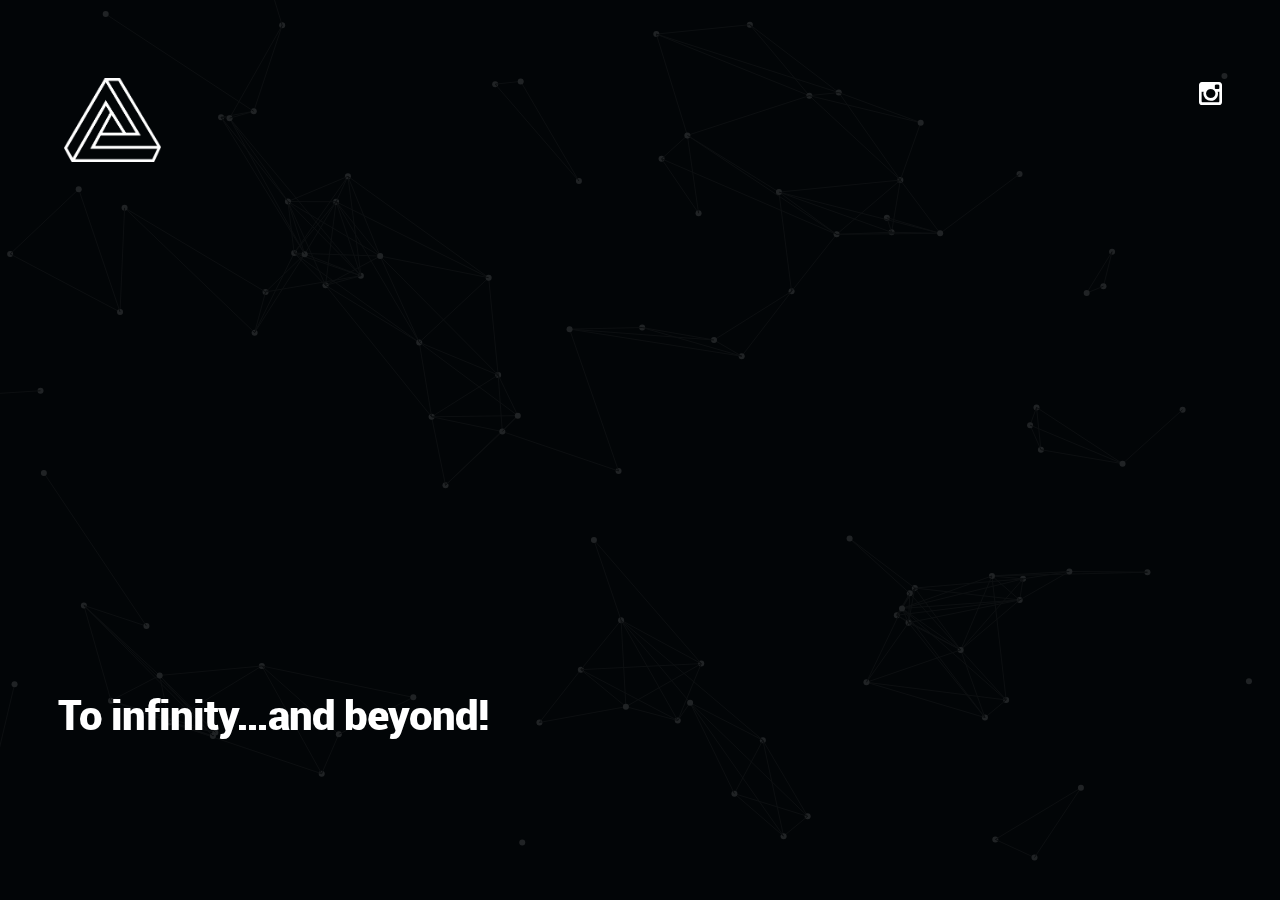
==== commit e50231bd: "unwanted link remove" ====
--- a/index.html
+++ b/index.html
@@ -44,11 +44,11 @@
 
 			<div class="social-links">
 			   <ul>
-					<li><a href="#"><i class="fa fa-facebook"></i></a></li>
+<!-- 					<li><a href="#"><i class="fa fa-facebook"></i></a></li>
 					<li><a href="#"><i class="fa fa-twitter"></i></a></li>
-				   <li><a href="#"><i class="fa fa-pinterest"></i></a></li>				   
-				   <li><a href="#"><i class="fa fa-instagram"></i></a></li> 
-				   <li><a href="#"><i class="fa fa-dribbble"></i></a></li>				     			
+				   <li><a href="#"><i class="fa fa-pinterest"></i></a></li>	 -->			   
+				   <li><a href="https://www.instagram.com/creaticodesigns/"><i class="fa fa-instagram"></i></a></li> 
+				   <!-- <li><a href="#"><i class="fa fa-dribbble"></i></a></li>				     			 -->
 				</ul>
 			</div>
    	</div> 
@@ -61,29 +61,15 @@
 
    	<div class="shadow-overlay"></div>
 
-   	<div class="content-wrap-table">		   
+   	<div class="content-wrap-table">		  
+
 
 		   <div class="main-content-tablecell">
 
 		   	<div class="row">
 		   		<div class="col-twelve">
-
-		   			<div id="counter">
-		   				<div class="half">
-		   					<span>334 <sup>days</sup></span> 
-		 						<span>23 <sup>hours</sup></span>
-		   				</div>
-							<div class="half">
-								<span>50 <sup>mins</sup></span>
-		 						<span>33 <sup>secs</sup></span>
-		 					</div> 
-		   			</div>
-
 			  			<div class="bottom-text">
-			  				<h1>Our site is launching soon.</h1>
-				  			<p>
-							We are a team of super awesome designers.
-				  			</p>			  				
+			  				<h1>To infinity…and beyond!</h1>			  				
 			  			</div>			  						  			   			
 
 			   	</div> <!-- /twelve --> 
@@ -94,14 +80,6 @@
 		</div> <!-- /content-wrap -->
    
    </section> <!-- /home -->
-
-
- 
-							   		</div>
-
-							   		<label for="mce-EMAIL" class="subscribe-message"></label>
-									
-									</form>
 
 					   		</div> <!-- /twelve -->
 					   	</div> <!-- subscribe-form -->
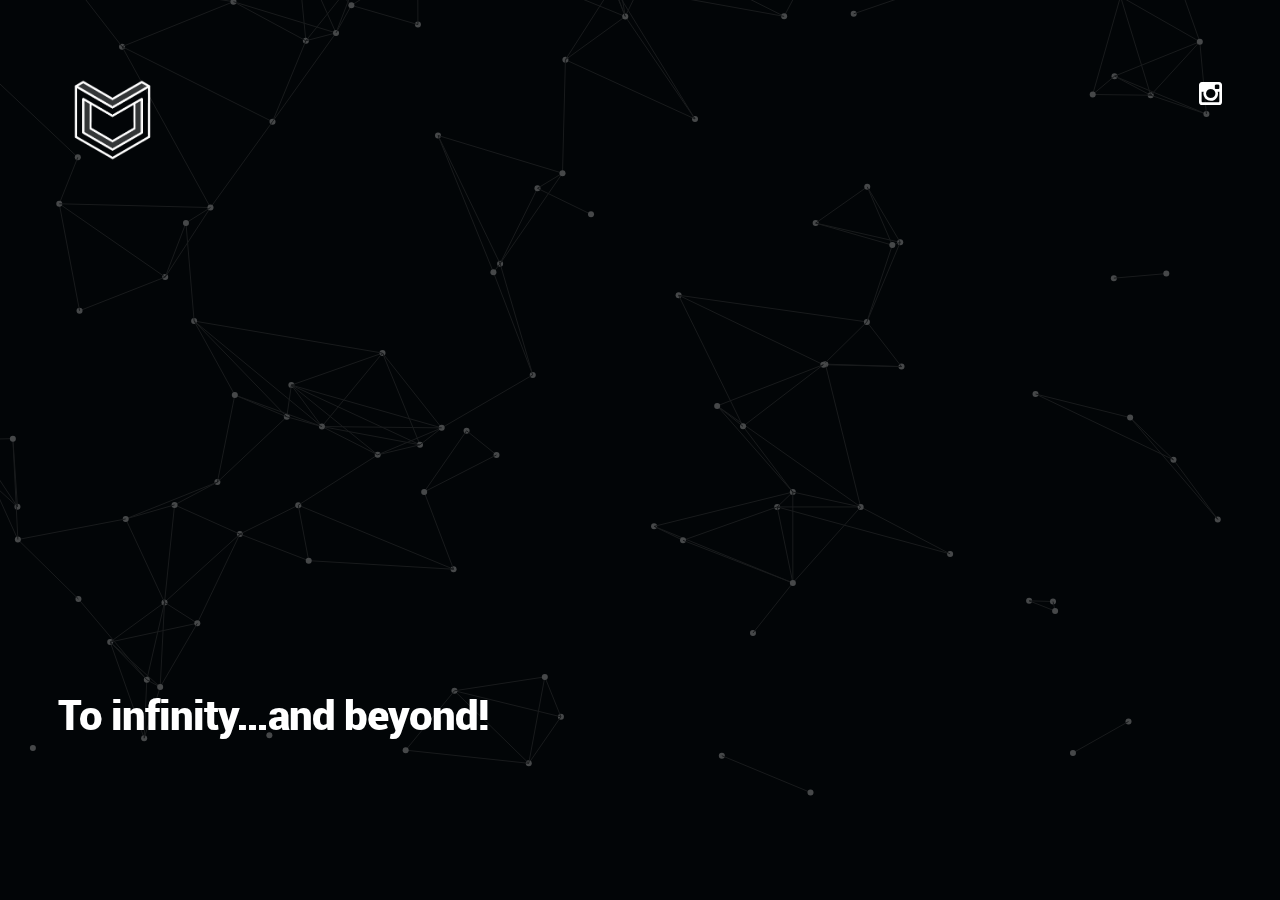
==== commit 3bb49b95: "final website" ====
--- a/index.html
+++ b/index.html
@@ -1,6 +1,7 @@
 <!DOCTYPE html>
-<!--[if IE 8 ]><html class="no-js oldie ie8" lang="en"> <![endif]-->
-<!--[if IE 9 ]><html class="no-js oldie ie9" lang="en"> <![endif]-->
+<!-- Hello Fellow coder! 
+Have an intresting day :)
+We are comming soon..... -->
 <!--[if (gte IE 9)|!(IE)]><!--><html class="no-js" lang="en"> <!--<![endif]-->
 <head>
 
--- a/css/main.css
+++ b/css/main.css
@@ -1004,7 +1004,7 @@
 	left: 0;
 	height: 100% !important;
 	width: 100% !important;
-	opacity: .12;
+	opacity: .27;
 }
 #home.home-particles .shadow-overlay {
 	display: none;
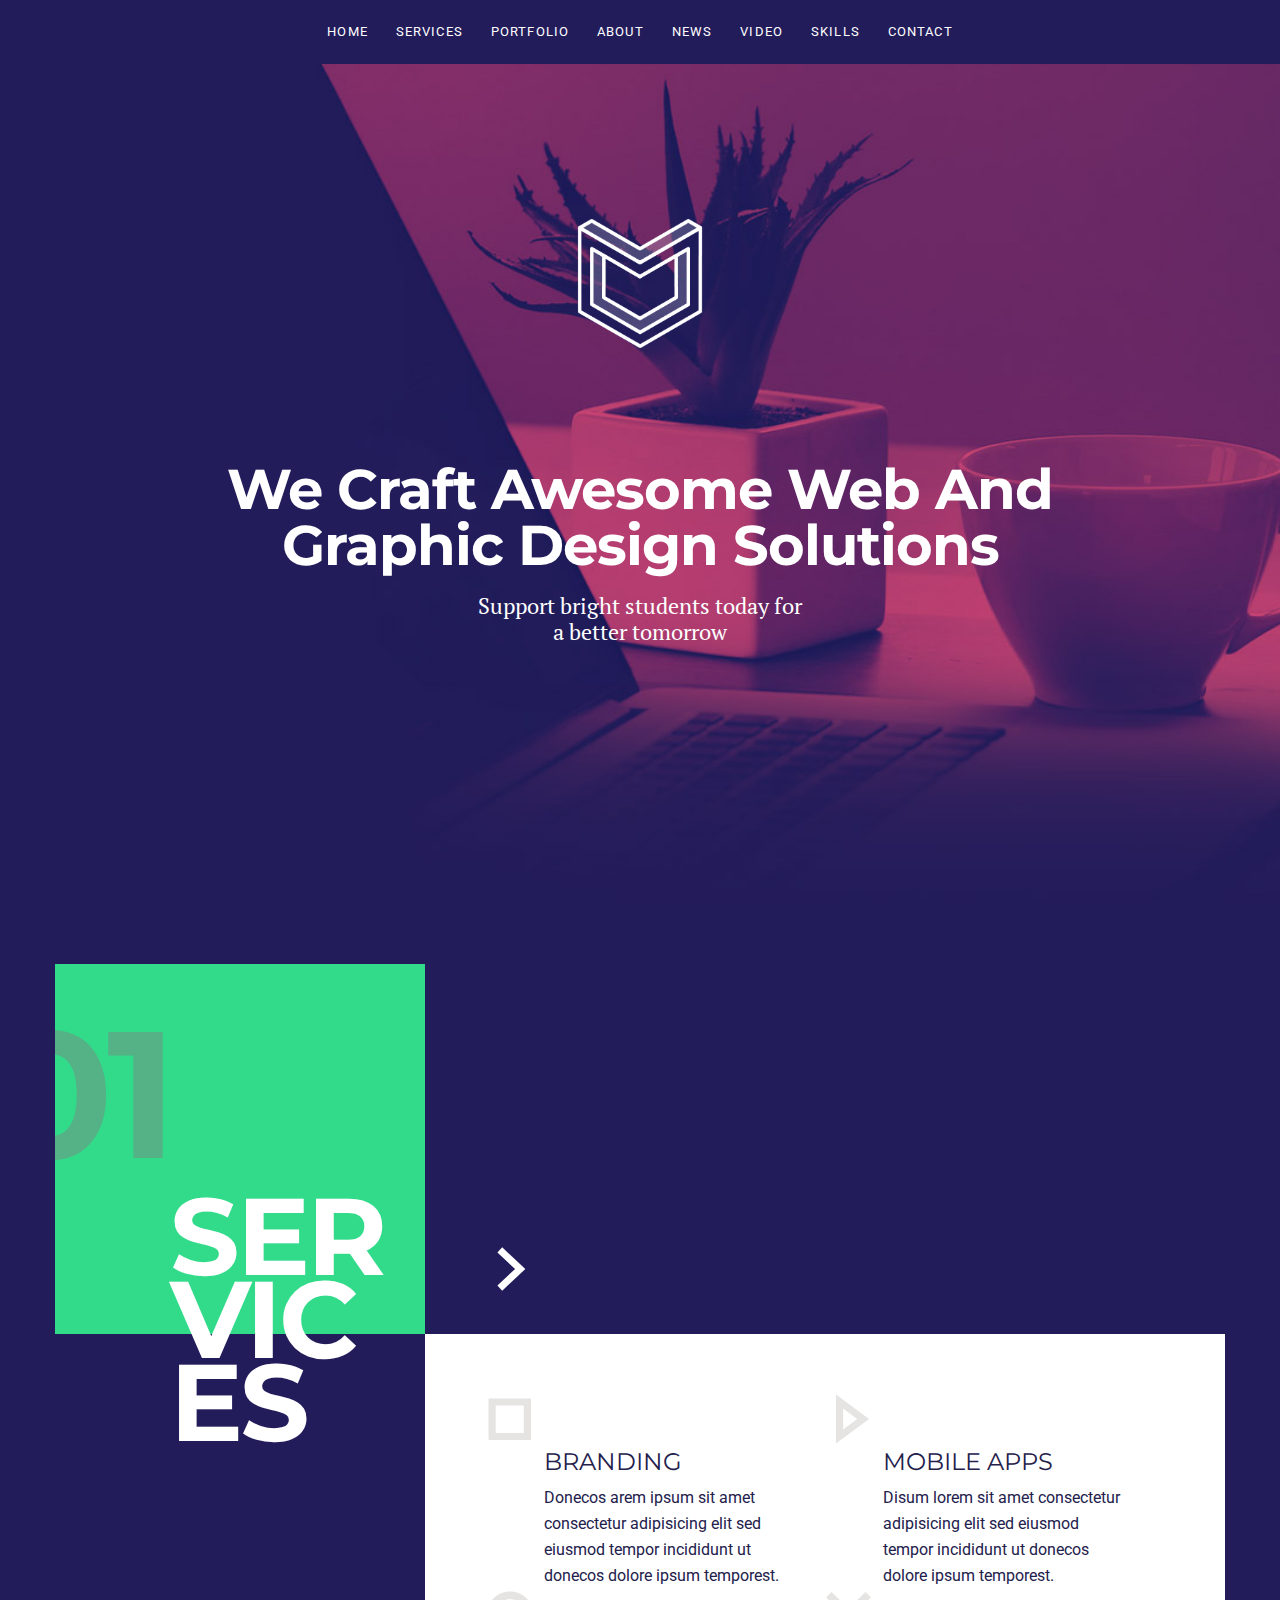
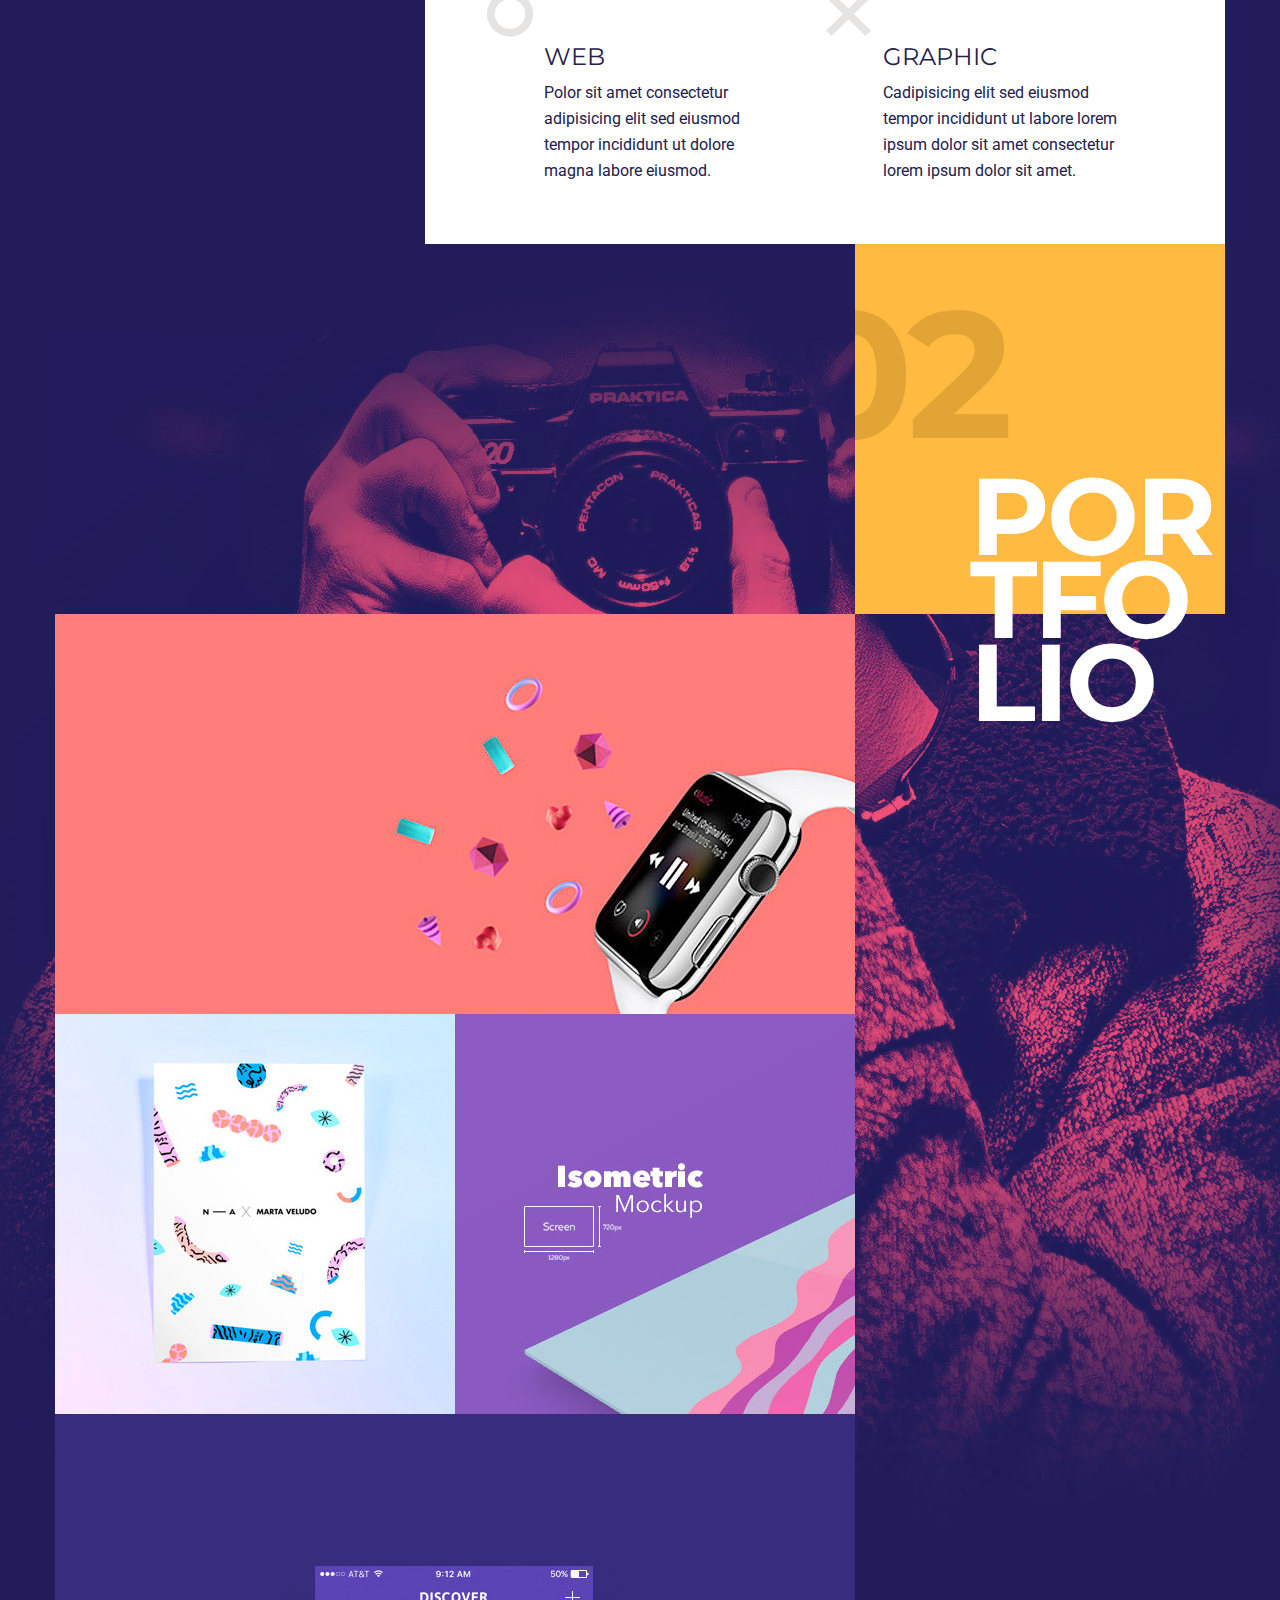
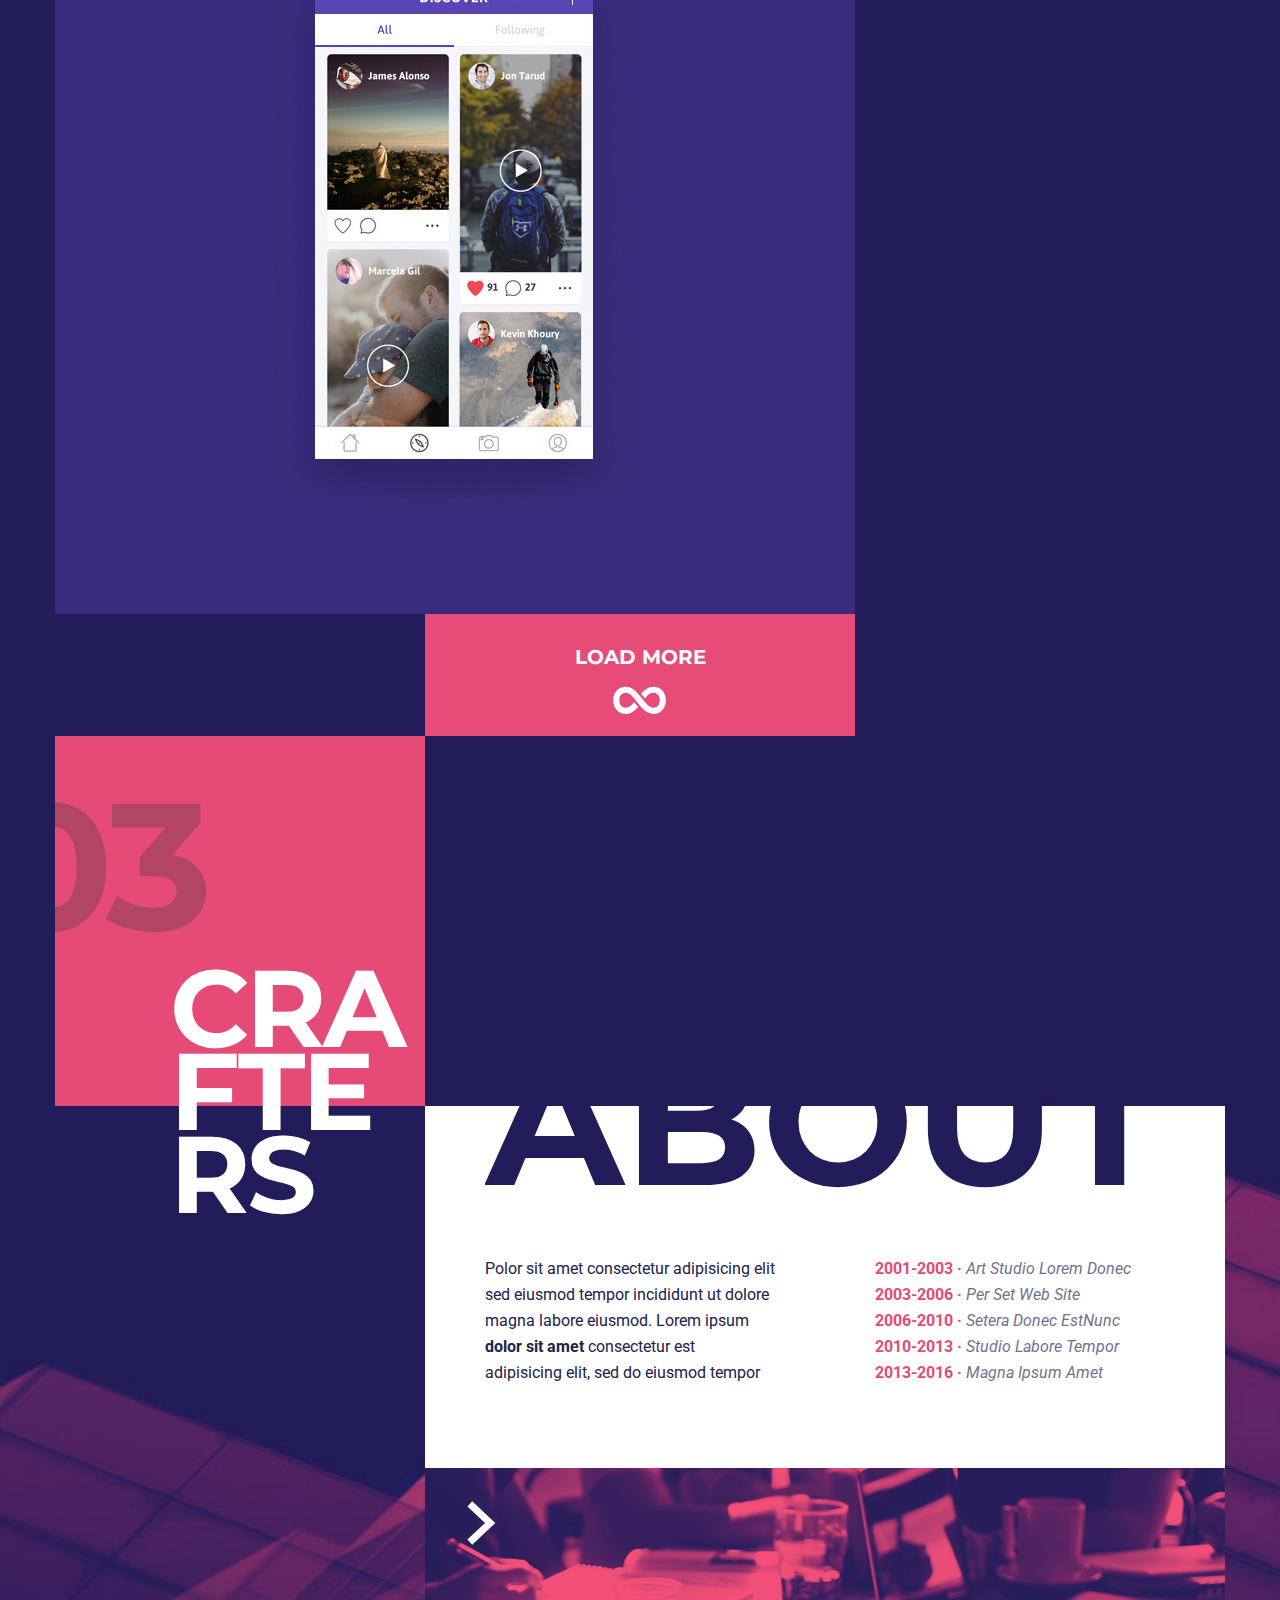
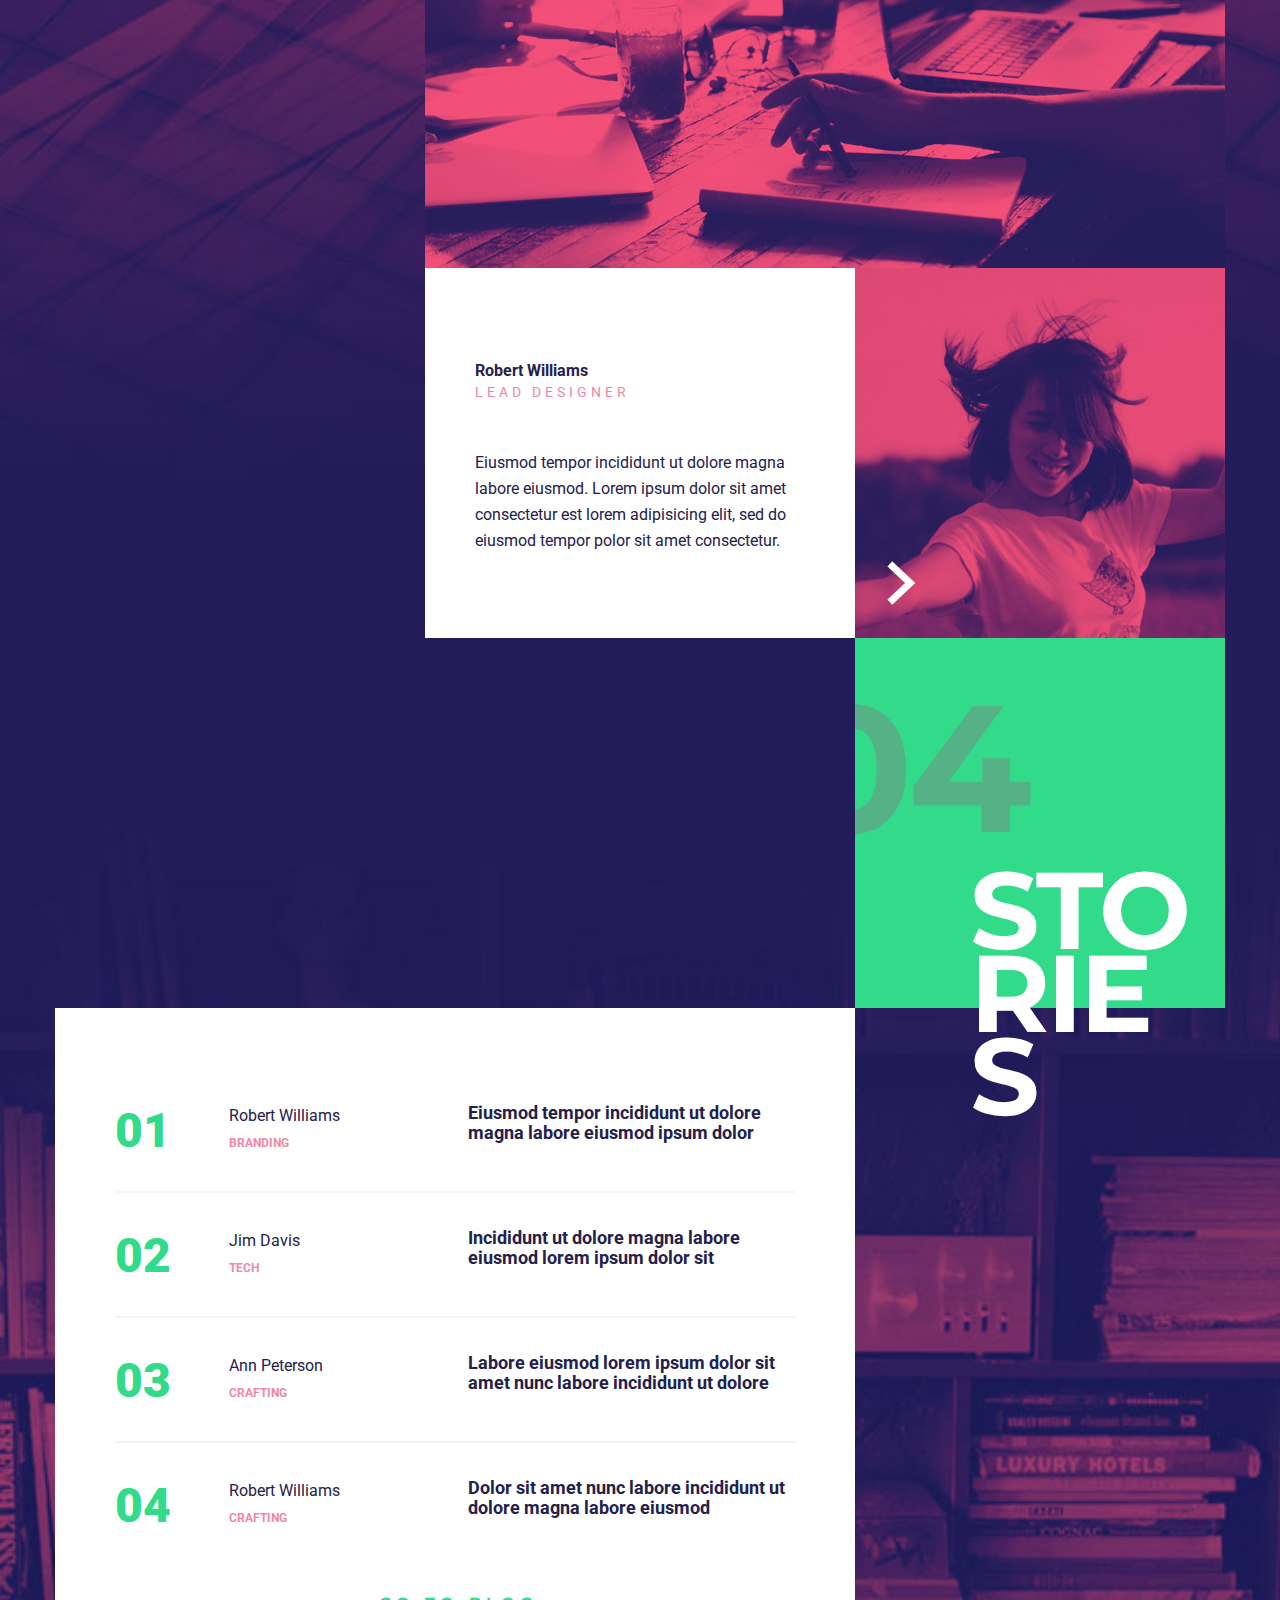
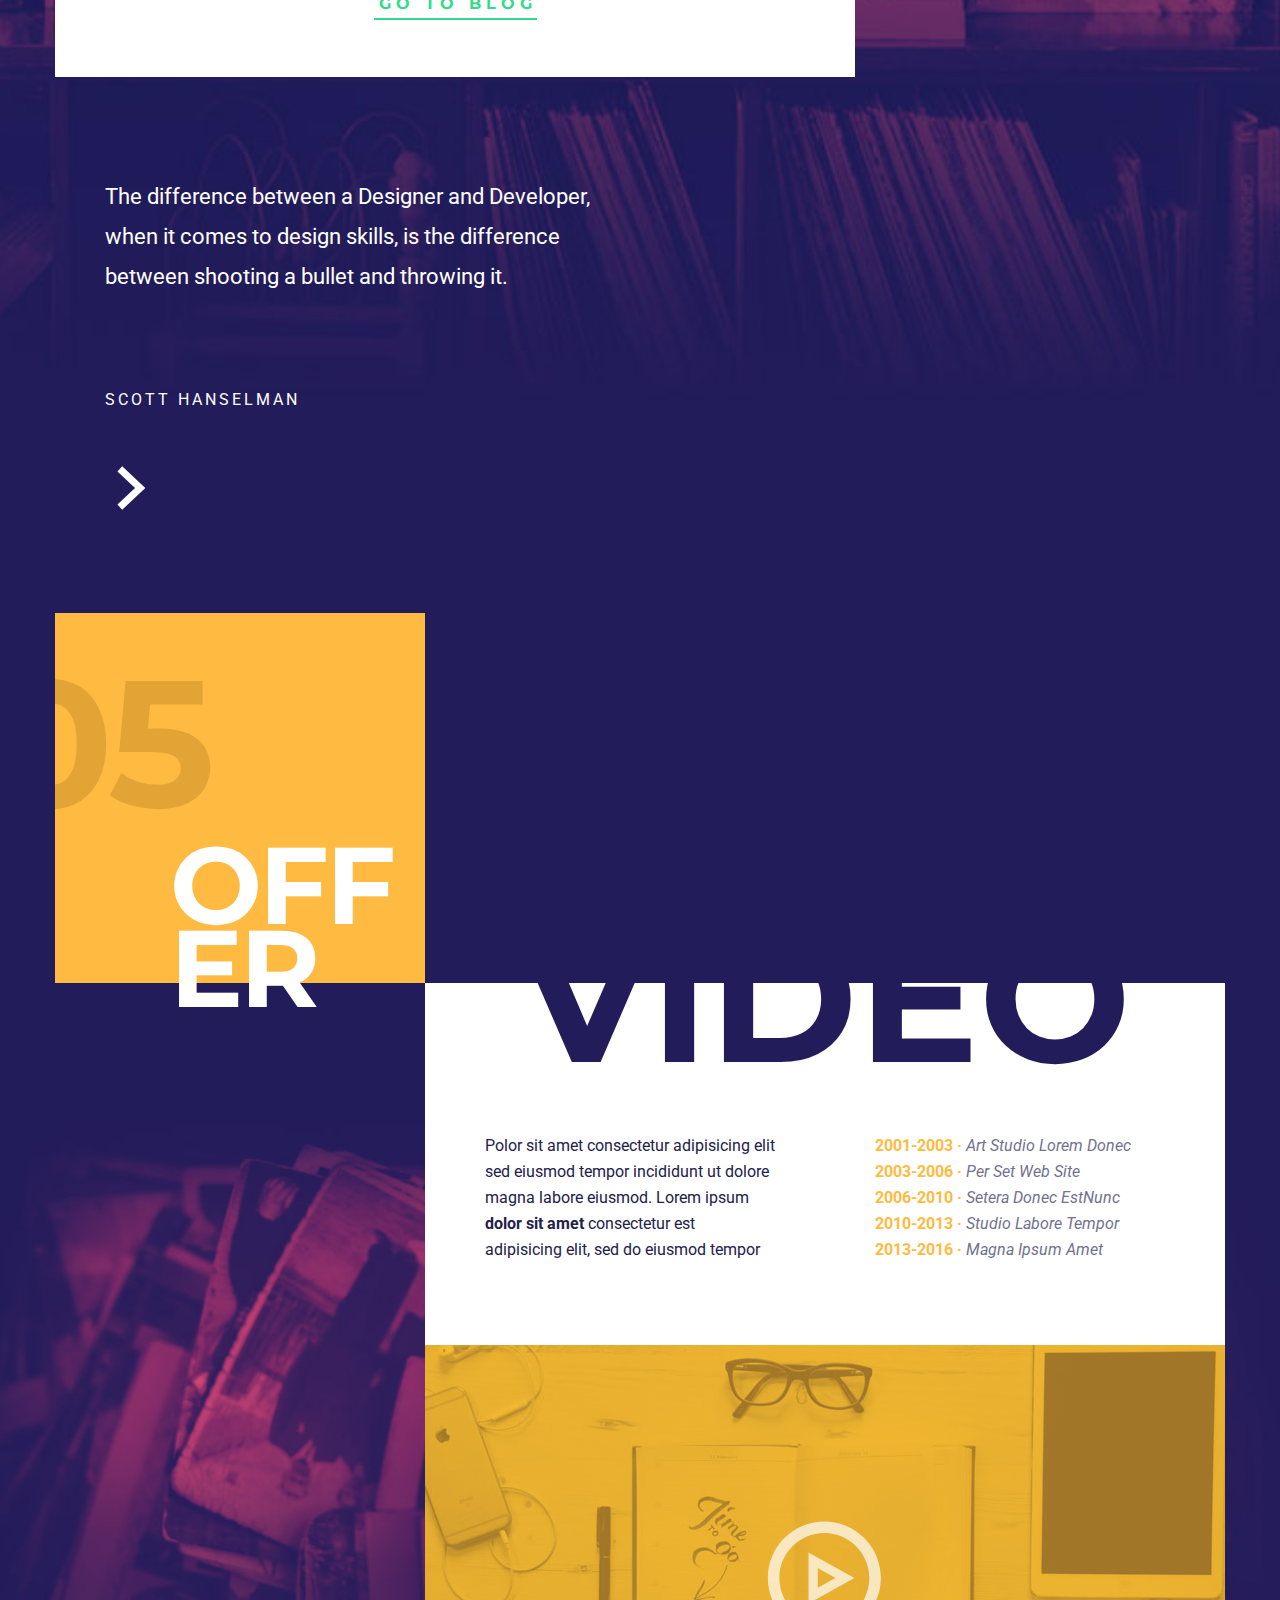
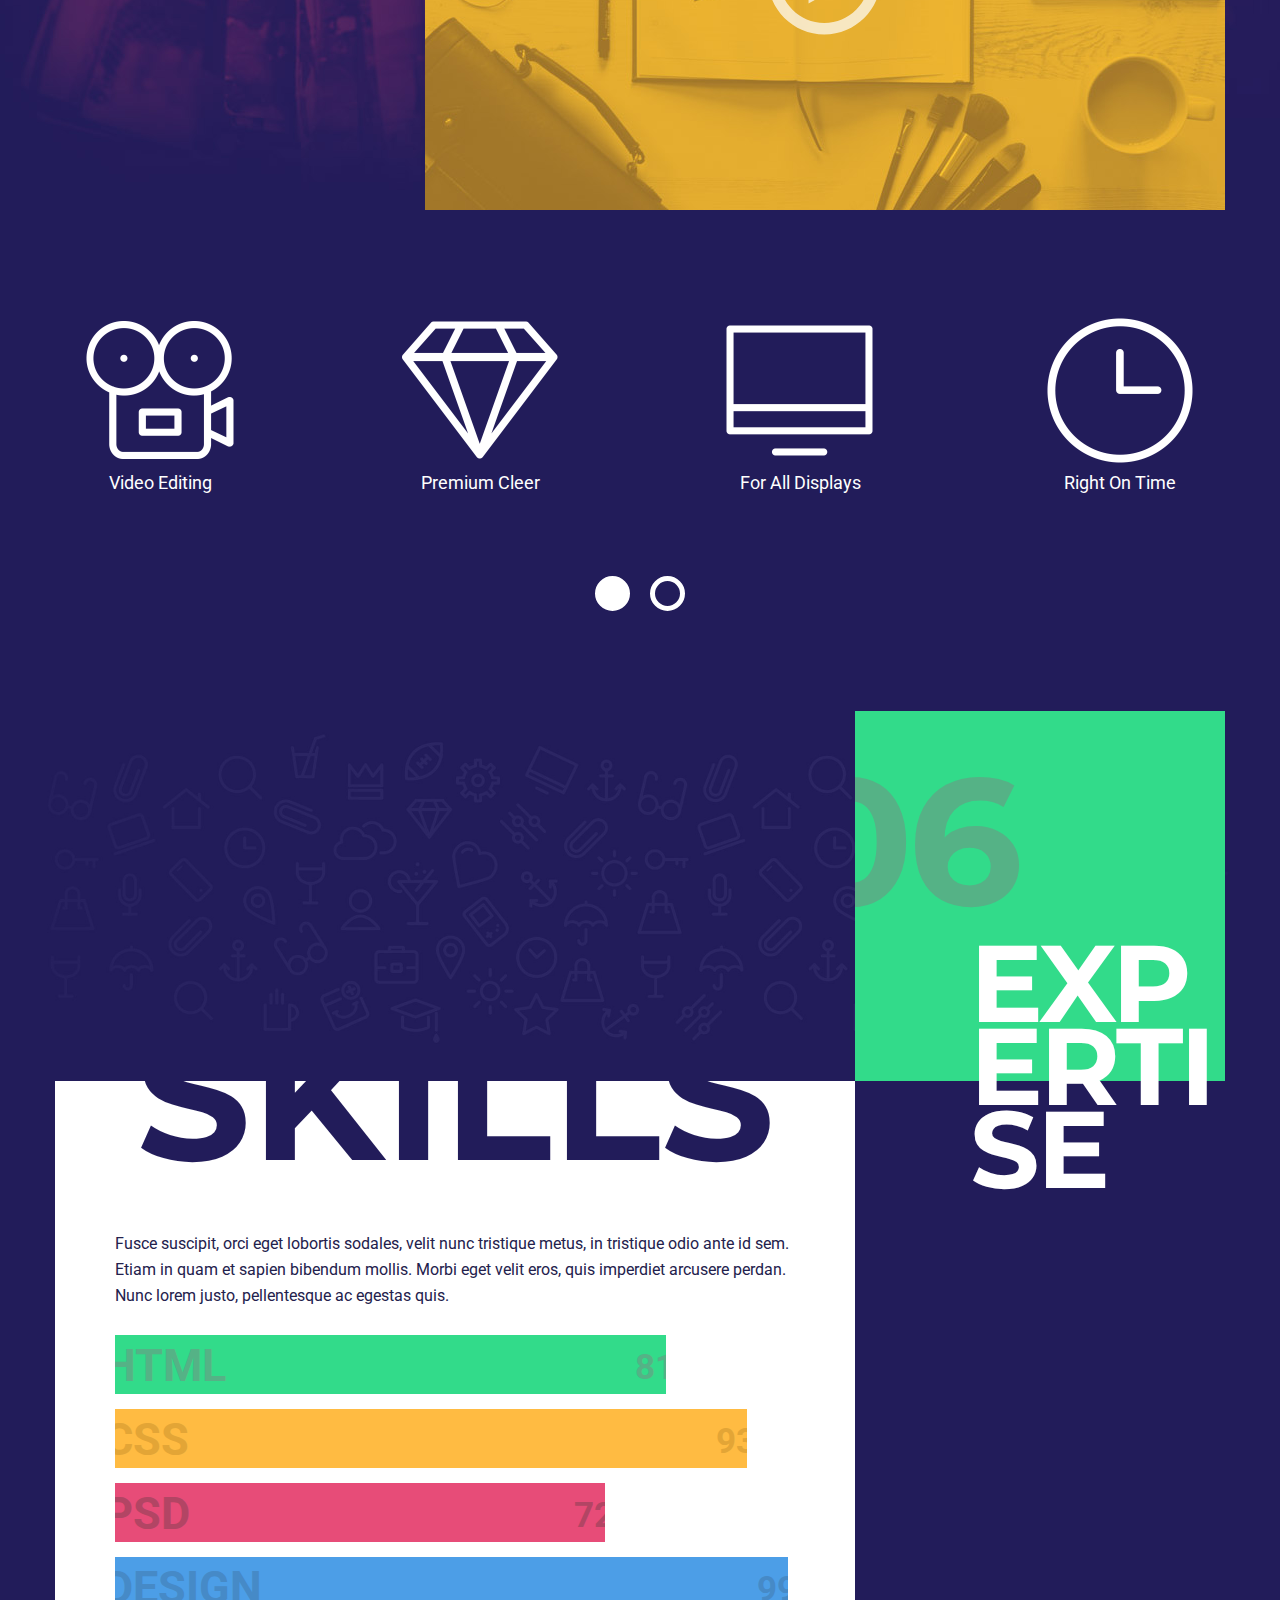
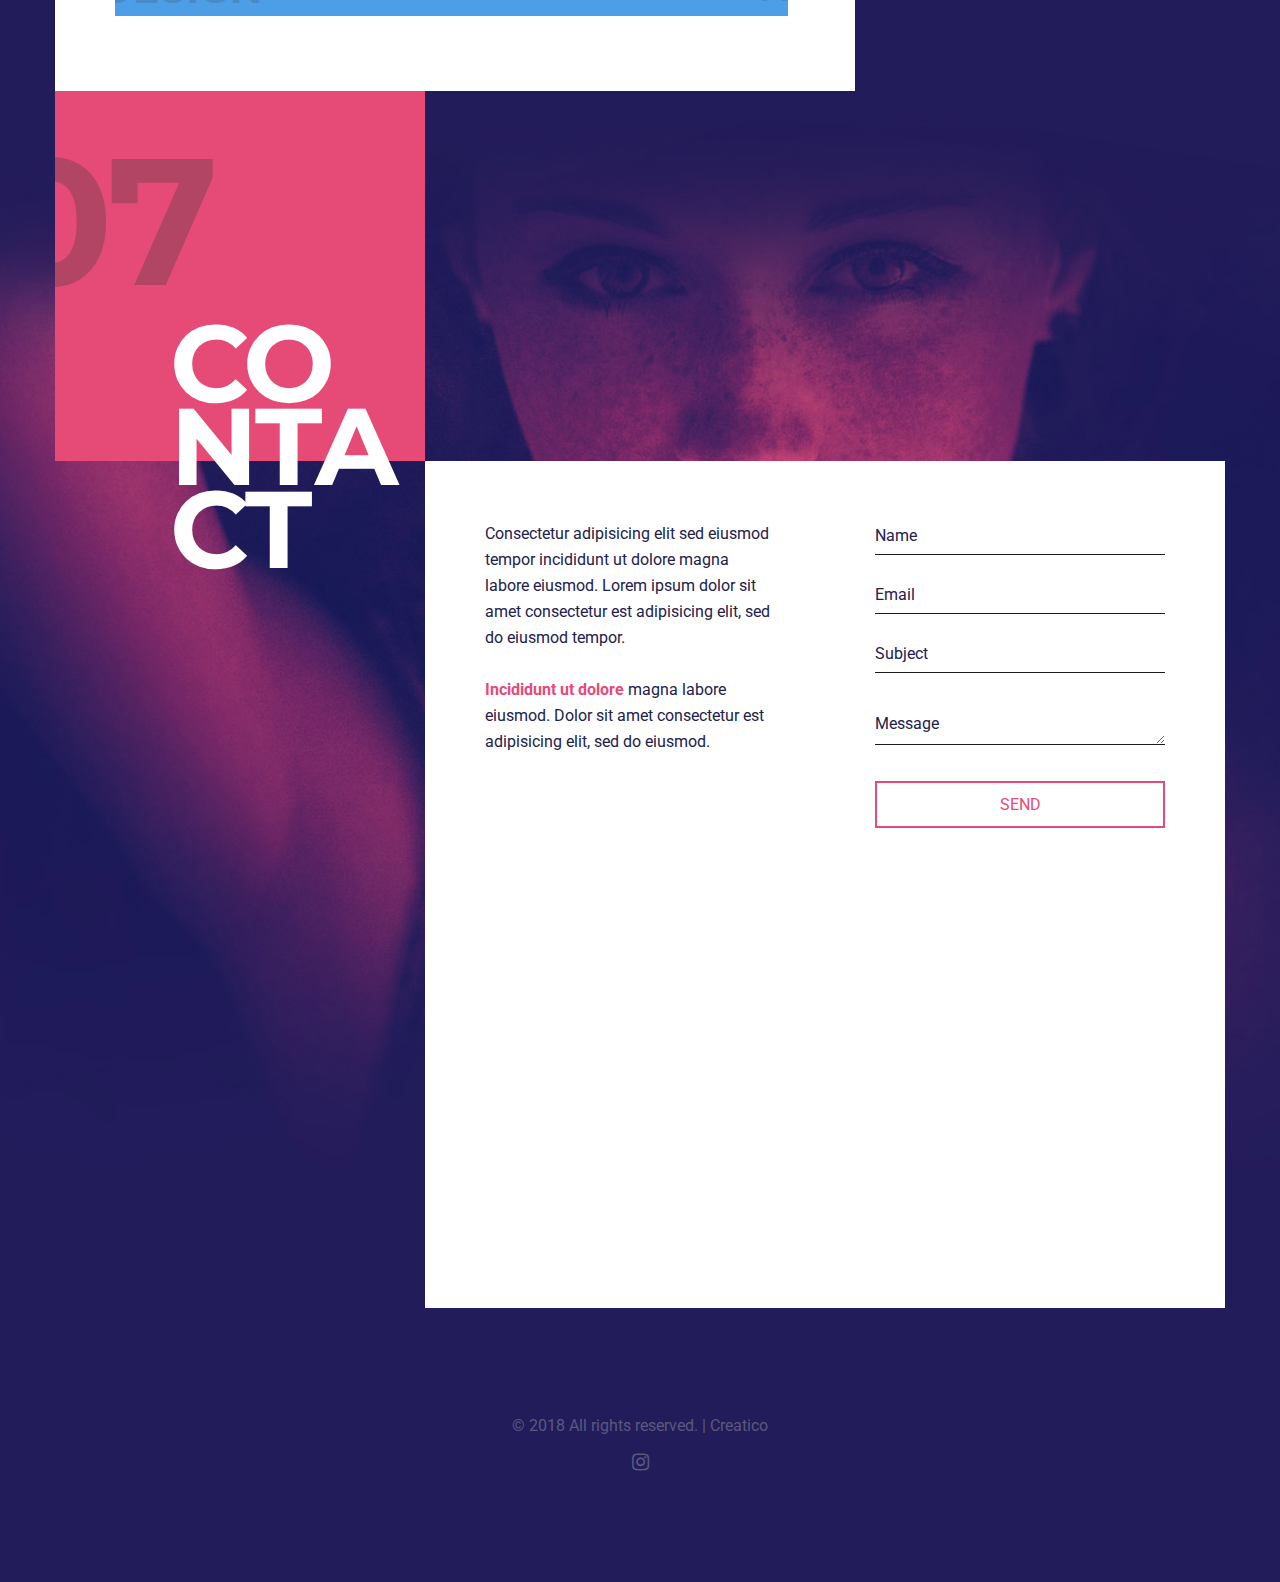
==== commit d67ea974: "New Website" ====
--- a/index.html
+++ b/index.html
@@ -1,106 +1,713 @@
-<!DOCTYPE html>
-<!-- Hello Fellow coder! 
-Have an intresting day :)
-We are comming soon..... -->
-<!--[if (gte IE 9)|!(IE)]><!--><html class="no-js" lang="en"> <!--<![endif]-->
-<head>
-
-   <!--- basic page needs
-   ================================================== -->
-   <meta charset="utf-8">
-	<title>Creatico</title>
-	<meta name="description" content="We are awesome">  
-	<meta name="author" content="Ashwin Sekhari">
-
-   <!-- mobile specific metas
-   ================================================== -->
-	<meta name="viewport" content="width=device-width, initial-scale=1, maximum-scale=1">
-
- 	<!-- CSS
-   ================================================== -->
-   <link rel="stylesheet" href="css/base.css">  
-   <link rel="stylesheet" href="css/main.css">
-   <link rel="stylesheet" href="css/vendor.css">
-
-   <!-- script
-   ================================================== -->
-	<script src="js/modernizr.js"></script>
-
-   <!-- favicons
-	================================================== -->
-	<link rel="icon" type="image/png" href="favicon.png">
-
-</head>
-
-<body id="top">
-
-	<!-- header 
-   ================================================== -->
-   <header>
-
-   	<div class="row">
-   		<div class="logo">
-	         <a href="index.html">Creatico</a>
-	      </div> 
-
-			<div class="social-links">
-			   <ul>
-<!-- 					<li><a href="#"><i class="fa fa-facebook"></i></a></li>
-					<li><a href="#"><i class="fa fa-twitter"></i></a></li>
-				   <li><a href="#"><i class="fa fa-pinterest"></i></a></li>	 -->			   
-				   <li><a href="https://www.instagram.com/creaticodesigns/"><i class="fa fa-instagram"></i></a></li> 
-				   <!-- <li><a href="#"><i class="fa fa-dribbble"></i></a></li>				     			 -->
-				</ul>
-			</div>
-   	</div> 
-
-   </header> <!-- /header -->   
-
-   <!-- home
-   ================================================== -->
-   <section id="home" class="home-particles">
-
-   	<div class="shadow-overlay"></div>
-
-   	<div class="content-wrap-table">		  
-
-
-		   <div class="main-content-tablecell">
-
-		   	<div class="row">
-		   		<div class="col-twelve">
-			  			<div class="bottom-text">
-			  				<h1>To infinity…and beyond!</h1>			  				
-			  			</div>			  						  			   			
-
-			   	</div> <!-- /twelve --> 
-		   	</div> <!-- /row -->  
-
-		   </div> <!-- /main-content --> 
-		   
-		</div> <!-- /content-wrap -->
-   
-   </section> <!-- /home -->
-
-					   		</div> <!-- /twelve -->
-					   	</div> <!-- subscribe-form -->
-
-						</div> <!-- /tab-entry --> 						
-
-					</div> <!-- /tab-subscribe -->										
-
-				</div> <!-- /tab-container -->
-   			
-   		</div> <!-- twelve -->
-   	</div> <!-- row -->   	
-
-   </section> <!-- /info -->
-   <!-- Java Script
-   ================================================== --> 
-   <script src="js/jquery-2.1.3.min.js"></script>
-   <script src="js/plugins.js"></script>
-   <script src="js/main.js"></script>
-
-</body>
-
-</html>+<!DOCTYPE HTML> 
+<html lang="en-US">
+    <head>
+        <title>Creatico</title>
+        <meta http-equiv="Content-Type" content="text/html; charset=UTF-8">
+        <meta name="description" content="We are awesome" />
+        <meta name="keywords" content="HTML, CSS, JavaScript, PHP" />
+        <meta name="author" content="Ashwin Sekhari" />
+        <meta name="viewport" content="width=device-width, initial-scale=1, maximum-scale=1">
+
+        <link rel="shortcut icon" href="images/favicon.png" />
+        <link href='http://fonts.googleapis.com/css?family=Roboto:300,400,400i,700,700i,900|Montserrat:400,700|PT+Serif' rel='stylesheet' type='text/css'>
+        <link rel="stylesheet" type="text/css"  href='css/clear.css' />
+        <link rel="stylesheet" type="text/css"  href='css/common.css' />
+        <link rel="stylesheet" type="text/css"  href='css/font-awesome.min.css' />
+        <link rel="stylesheet" type="text/css"  href='css/carouFredSel.css' />
+        <link rel="stylesheet" type="text/css"  href='css/prettyPhoto.css' />
+        <link rel="stylesheet" type="text/css"  href='css/sm-clean.css' />
+        <link rel="stylesheet" type="text/css"  href='style.css' />
+
+        <!--[if lt IE 9]>
+                <script src="js/html5.js"></script>
+        <![endif]-->
+
+    </head>
+    <body>
+
+        <!-- Preloader Gif -->
+        <table class="doc-loader">
+            <tr>
+                <td>
+                    <img src="images/ajax-document-loader.gif" alt="Loading..." />
+                </td>
+            </tr>
+        </table>
+
+        <!-- Menu -->
+        <div class="menu-wrapper center-relative">
+            <nav id="header-main-menu">
+                <div class="mob-menu">MENU</div>
+                <ul class="main-menu sm sm-clean">
+                    <li><a href="#home">Home</a></li>
+                    <li><a href="#services">Services</a></li>
+                    <li><a href="#portfolio">Portfolio</a></li>
+                    <li><a href="#about">About</a></li>
+                    <li><a href="#news">News</a></li>
+                    <li><a href="#video">Video</a></li>
+                    <li><a href="#skills">Skills</a></li>
+                    <li><a href="#contact">Contact</a></li>
+                </ul>
+            </nav>
+        </div>
+
+
+
+        <!-- Home -->
+
+        <div id="home" class="section intro-page">
+            <div class="block content-1170 center-relative center-text">
+                <img class="top-logo" src="demo-images/logo.png" alt="Boxus" />
+                <br>
+                <h1 class="big-title">We Craft Awesome Web And <span>Graphic Design Solutions</span></h1>
+                <p class="title-desc">Support bright students today for a better tomorrow</p>
+            </div>
+        </div>
+        
+
+
+
+        <!-- Service -->
+
+        <div id="services" class="section">
+            <div class="block content-1170 center-relative">
+                <div class="section-title-holder left">
+                    <div class="section-num">
+                        <span>01</span>
+                    </div>
+                    <h2 class="entry-title">Services</h2>
+                </div>
+                <div class="section-content-holder right">
+                    <div class="content-wrapper">
+                        <script>
+                            var slider1_speed = "500";
+                            var slider1_auto = "true";
+                            var slider1_hover = "true";
+                        </script>
+                        <div class="image-slider-wrapper relative service slider1">
+                            <a id="slider1_next" class="image_slider_next" href ="#"></a>
+
+                            <ul id="slider1" class="image-slider slides">
+                                <li>
+                                    <div class="service-holder ">
+                                        <img src="demo-images/icon_01.png" alt="">
+                                        <div class="service-content-holder">
+                                            <div class="service-title">BRANDING</div>
+                                            <div class="service-content">
+                                                Donecos arem ipsum sit amet consectetur adipisicing elit sed eiusmod tempor incididunt ut donecos dolore ipsum temporest.<br />
+                                            </div>
+                                        </div>
+                                    </div>
+                                    <div class="service-holder ">
+                                        <img src="demo-images/icon_02.png" alt="">
+                                        <div class="service-content-holder">
+                                            <div class="service-title">MOBILE APPS</div>
+                                            <div class="service-content">
+                                                Disum lorem sit amet consectetur adipisicing elit sed eiusmod tempor incididunt ut donecos dolore ipsum temporest.<br />
+                                            </div>
+                                        </div>
+                                    </div>
+                                    <div class="service-holder ">
+                                        <img src="demo-images/icon_03.png" alt="">
+                                        <div class="service-content-holder">
+                                            <div class="service-title">WEB</div>
+                                            <div class="service-content">
+                                                Polor sit amet consectetur adipisicing elit sed eiusmod tempor incididunt ut dolore magna labore eiusmod.<br />
+                                            </div>
+                                        </div>
+                                    </div>
+                                    <div class="service-holder ">
+                                        <img src="demo-images/icon_04.png" alt="">
+                                        <div class="service-content-holder">
+                                            <div class="service-title">GRAPHIC</div>
+                                            <div class="service-content">
+                                                Cadipisicing elit sed eiusmod tempor incididunt ut labore lorem ipsum dolor sit amet consectetur lorem ipsum dolor sit amet.<br />
+                                            </div>
+                                        </div>
+                                    </div>
+                                </li>
+                                <li>
+                                    <div class="service-holder ">
+                                        <img src="demo-images/icon_03.png" alt="">
+                                        <div class="service-content-holder">
+                                            <div class="service-title">SERVICES</div>
+                                            <div class="service-content">
+                                                Donecos arem ipsum sit amet consectetur adipisicing elit sed eiusmod tempor incididunt ut donecos dolore ipsum temporest.<br />
+                                            </div>
+                                        </div>
+                                    </div>
+                                    <div class="service-holder ">
+                                        <img src="demo-images/icon_04.png" alt="">
+                                        <div class="service-content-holder">
+                                            <div class="service-title">PSD</div>
+                                            <div class="service-content">
+                                                Disum lorem sit amet consectetur adipisicing elit sed eiusmod tempor incididunt ut donecos dolore ipsum temporest.<br />
+                                            </div>
+                                        </div>
+                                    </div>
+                                    <div class="service-holder ">
+                                        <img src="demo-images/icon_02.png" alt="">
+                                        <div class="service-content-holder">
+                                            <div class="service-title">HTML</div>
+                                            <div class="service-content">
+                                                Polor sit amet consectetur adipisicing elit sed eiusmod tempor incididunt ut dolore magna labore eiusmod.<br />
+                                            </div>
+                                        </div>
+                                    </div>
+                                    <div class="service-holder ">
+                                        <img src="demo-images/icon_01.png" alt="">
+                                        <div class="service-content-holder">
+                                            <div class="service-title">PHP</div>
+                                            <div class="service-content">
+                                                Cadipisicing elit sed eiusmod tempor incididunt ut labore lorem ipsum dolor sit amet consectetur lorem ipsum dolor sit amet.<br />
+                                            </div>
+                                        </div>
+                                    </div>
+                                </li>
+                            </ul>
+                            <div class = "clear"></div>
+                        </div>
+
+                    </div>
+                </div>
+                <div class='clear'></div>
+            </div>
+        </div>
+
+
+        <!-- Portfolio -->
+        <div id="portfolio" class="section">
+            <div class="block content-1170 center-relative">
+                <div class="section-title-holder right">
+                    <div class="section-num">
+                        <span>02</span>
+                    </div>
+                    <h2 class="entry-title">Portfolio</h2>
+                </div>
+                <div class="section-content-holder portfolio-holder left">
+                    <div class="grid" id="portfolio-grid">
+                        <div class="grid-sizer"></div>
+                        <div class="grid-item element-item p_one">
+                            <a href="single-portfolio.html">
+                                <img src="demo-images/portfolio_item_01.jpg" alt="">
+                                <div class="portfolio-text-holder">
+                                    <div class="portfolio-text-wrapper">
+                                        <p class="portfolio-type">
+                                            <img src="images/icon_post.svg" alt="">
+                                        </p>
+                                        <p class="portfolio-text">PSD MOCKUP</p>
+                                        <p class="portfolio-sec-text">Smart Watch</p>
+                                    </div>
+                                </div>
+                            </a>
+                        </div>
+                        <div class="grid-item element-item p_one_half">
+                            <a href="single-portfolio2.html">
+                                <img src="demo-images/portfolio_item_02.jpg" alt="">
+                                <div class="portfolio-text-holder">
+                                    <div class="portfolio-text-wrapper">
+                                        <p class="portfolio-type">
+                                            <img src="images/icon_post.svg" alt="">
+                                        </p>
+                                        <p class="portfolio-text">PSD MOCKUP</p>
+                                        <p class="portfolio-sec-text">Smart Watch</p>
+                                    </div>
+                                </div>
+                            </a>
+                        </div>
+                        <div class="grid-item element-item p_one_half">
+                            <a data-rel="prettyPhoto[gallery1]" href="demo-images/portfolio_item_08.jpg">
+                                <img src="demo-images/portfolio_item_08.jpg" alt="">
+                                <div class="portfolio-text-holder">
+                                    <div class="portfolio-text-wrapper">
+                                        <p class="portfolio-type">
+                                            <img src="images/icon_post.svg" alt="">
+                                        </p>
+                                        <p class="portfolio-text">PSD MOCKUP</p>
+                                        <p class="portfolio-sec-text">Smart Watch</p>
+                                    </div>
+                                </div>
+                            </a>
+                        </div>
+                        <div class="grid-item element-item p_one">
+                            <a data-rel="prettyPhoto[gallery1]" href="demo-images/portfolio_item_05.jpg">
+                                <img src="demo-images/portfolio_item_05.jpg" alt="">
+                                <div class="portfolio-text-holder">
+                                    <div class="portfolio-text-wrapper">
+                                        <p class="portfolio-type">
+                                            <img src="images/icon_post.svg" alt="">
+                                        </p>
+                                        <p class="portfolio-text">PSD MOCKUP</p>
+                                        <p class="portfolio-sec-text">Smart Watch</p>
+                                    </div>
+                                </div>
+                            </a>
+                        </div>
+                    </div>
+
+                    <div class="clear"></div>
+                    <div class="block portfolio-load-more-holder">
+                        <a target="_self" class="more-posts">LOAD MORE</a>
+                        <img src="images/icon_infinity.svg" alt="Load more">
+                    </div>
+                </div>
+                <div class="clear"></div>
+            </div>
+            <div class="clear"></div>
+        </div>
+
+
+        <!-- About -->
+        <div id="about" class="section">
+            <div class="block content-1170 center-relative">
+                <div class="section-title-holder left">
+                    <div class="section-num">
+                        <span>03</span>
+                    </div>
+                    <h2 class="entry-title">CRAFTERS</h2>
+                </div>
+                <div class="section-content-holder right">
+                    <div class="content-wrapper">
+                        <div class="content-title-holder">
+                            <p class="content-title">About</p>
+                        </div>
+                        <div class="one_half ">
+                            Polor sit amet consectetur adipisicing elit sed eiusmod tempor incididunt ut dolore magna labore eiusmod. Lorem ipsum <strong>dolor sit amet</strong> consectetur est adipisicing elit, sed do eiusmod tempor
+                        </div>
+                        <div class="one_half last ">
+                            <span style="color: #e54b76;"><strong>2001-2003 ·</strong></span> <span style="color:#727190;"><em>Art Studio Lorem Donec</em></span><br>
+                            <span style="color: #e54b76;"><strong>2003-2006 ·</strong></span> <span style="color:#727190;"><em>Per Set Web Site</em></span><br>
+                            <span style="color: #e54b76;"><strong>2006-2010 ·</strong></span> <span style="color:#727190;"><em>Setera Donec EstNunc</em></span><br>
+                            <span style="color: #e54b76;"><strong>2010-2013 ·</strong></span> <span style="color:#727190;"><em>Studio Labore Tempor</em></span><br>
+                            <span style="color: #e54b76;"><strong>2013-2016 ·</strong></span> <span style="color:#727190;"><em>Magna Ipsum Amet</em></span><br>
+                        </div><div class="clear"></div>
+                        <br>
+                        <br>
+                    </div>
+
+                    <div class="full-width ">
+                        <script>
+                            var aboutImage_speed = "500";
+                            var aboutImage_auto = "false";
+                            var aboutImage_hover = "true";
+                        </script>
+                        <div class="image-slider-wrapper relative img aboutImage">
+                            <a id="aboutImage_next" class="image_slider_next" href="#"></a>
+                            <div class="caroufredsel_wrapper">
+                                <ul id="aboutImage" class="image-slider slides">
+                                    <li><img src="demo-images/about_img_04.jpg" alt=""></li>
+                                    <li><img src="demo-images/about_img_05.jpg" alt=""></li>
+                                    <li><img src="demo-images/about_img_06.jpg" alt=""></li>
+                                </ul>
+                            </div>
+                            <div class="clear"></div>
+                        </div>
+
+                        <script>
+                            var team1_speed = "500";
+                            var team1_auto = "false";
+                            var team1_hover = "true";
+                        </script>
+                        <div class="image-slider-wrapper relative team team1">
+                            <a id="team1_next" class="image_slider_next" href="#"></a>
+                            <div class="caroufredsel_wrapper">
+                                <ul id="team1" class="image-slider slides">
+                                    <li>
+                                        <div class="member-content-holder">
+                                            <h4 class="member-name">Robert Williams</h4>
+                                            <p class="member-position">LEAD DESIGNER</p>
+                                            <div class="member-content">
+                                                Eiusmod tempor incididunt ut dolore magna labore eiusmod. Lorem ipsum dolor sit amet consectetur est lorem adipisicing elit, sed do eiusmod tempor polor sit amet consectetur.<br>
+                                            </div>
+                                        </div>
+                                        <div class="member-image-holder">
+                                            <img src="demo-images/about_img_01.jpg" alt="">
+                                        </div>
+                                        <div class="clear"></div>
+                                    </li>
+
+                                    <li>
+                                        <div class="member-content-holder">
+                                            <h4 class="member-name">John Doe</h4>
+                                            <p class="member-position">SEO MASTER</p>
+                                            <div class="member-content">
+                                                Eiusmod tempor incididunt ut dolore magna labore eiusmod. Lorem ipsum dolor sit amet consectetur est lorem adipisicing elit, sed do eiusmod tempor polor sit amet consectetur.<br>
+                                            </div>
+                                        </div>
+                                        <div class="member-image-holder">
+                                            <img src="demo-images/about_img_02.jpg" alt="">
+                                        </div>
+                                        <div class="clear"></div>
+                                    </li>
+
+                                    <li>
+                                        <div class="member-content-holder">
+                                            <h4 class="member-name">John Doe</h4>
+                                            <p class="member-position">PSD GURU</p>
+                                            <div class="member-content">
+                                                Eiusmod tempor incididunt ut dolore magna labore eiusmod. Lorem ipsum dolor sit amet consectetur est lorem adipisicing elit, sed do eiusmod tempor polor sit amet consectetur.<br>
+                                            </div>
+                                        </div>
+                                        <div class="member-image-holder">
+                                            <img src="demo-images/about_img_03.jpg" alt="">
+                                        </div>
+                                        <div class="clear"></div>
+                                    </li>
+                                </ul>
+                            </div>
+                            <div class="clear"></div>
+                        </div>
+                    </div>   <!-- end full-width div -->
+
+                </div>
+                <div class="clear"></div>
+            </div>
+        </div>
+
+
+        <!-- News -->
+        <div id="news" class="section">
+            <div class="block content-1170 center-relative">
+                <div class="section-title-holder right">
+                    <div class="section-num">
+                        <span>
+                            04
+                        </span>
+                    </div>
+                    <h2 class="entry-title">STORIES</h2>
+                </div>
+                <div class="section-content-holder left">
+                    <div class="content-wrapper">
+                        <div class="blog-holder block center-relative">
+
+                            <article class="relative blog-item-holder center-relative">
+                                <div class="num">01</div>
+                                <div class="info">
+                                    <div class="author vcard ">Robert Williams</div>
+                                    <div class="cat-links">
+                                        <ul>
+                                            <li><a href="#">BRANDING</a></li>
+                                        </ul>
+                                    </div>
+                                </div>
+                                <h3 class="entry-title">
+                                    <a href="#">Eiusmod tempor incididunt ut dolore magna labore eiusmod ipsum dolor</a>
+                                </h3>
+                                <div class="clear"></div>
+                            </article>
+
+                            <article class="relative blog-item-holder center-relative">
+                                <div class="num">02</div>
+                                <div class="info">
+                                    <div class="author vcard ">Jim Davis</div>
+                                    <div class="cat-links">
+                                        <ul>
+                                            <li><a href="#">TECH</a></li>
+                                        </ul>
+                                    </div>
+                                </div>
+                                <h3 class="entry-title">
+                                    <a href="#">Incididunt ut dolore magna labore eiusmod lorem ipsum dolor sit</a>
+                                </h3>
+                                <div class="clear"></div>
+                            </article>
+
+                            <article class="relative blog-item-holder center-relative">
+                                <div class="num">03</div>
+                                <div class="info">
+                                    <div class="author vcard ">Ann Peterson</div>
+                                    <div class="cat-links">
+                                        <ul>
+                                            <li><a href="#">CRAFTING</a></li>
+                                        </ul>
+                                    </div>
+                                </div>
+                                <h3 class="entry-title">
+                                    <a href="#">Labore eiusmod lorem ipsum dolor sit amet nunc labore incididunt ut dolore</a>
+                                </h3>
+                                <div class="clear"></div>
+                            </article>
+
+                            <article class="relative blog-item-holder center-relative">
+                                <div class="num">04</div>
+                                <div class="info">
+                                    <div class="author vcard ">Robert Williams</div>
+                                    <div class="cat-links">
+                                        <ul>
+                                            <li><a href="#">CRAFTING</a></li>
+                                        </ul>
+                                    </div>
+                                </div>
+                                <h3 class="entry-title">
+                                    <a href="#">Dolor sit amet nunc labore incididunt ut dolore magna labore eiusmod</a>
+                                </h3>
+                                <div class="clear"></div>
+                            </article>
+
+                            <div class="latest-post-bottom-text">
+                                <a href="#">GO TO BLOG</a>
+                            </div>
+                        </div>
+
+                    </div>
+                </div>
+                <div class="clear"></div>
+            </div>
+
+            <div class="block content-1170 center-relative">
+                <div class="extra-content-left">
+                    <script> var text1_speed = "500";
+                        var text1_auto = "false";
+                        var text1_hover = "true";
+                    </script>
+                    <div class="text1 testimonial-slider-holder slider-holder">
+                        <div class="caroufredsel_wrapper">
+                            <ul id="text1" class="slides testimonial">
+                                <li>
+                                    <div class="testimonial-content">
+                                        <p class="testimonial-text">The difference between a Designer and Developer, when it comes to design skills, is the difference between shooting a bullet and throwing it.</p>
+                                        <p class="testimonial-author">SCOTT HANSELMAN</p>
+                                    </div>
+                                    <div class="clear">
+                                    </div>
+                                </li>
+                                <li style="width: 500px;">
+                                    <div class="testimonial-content">
+                                        <p class="testimonial-text">To create anything–whether a short story or a magazine profile or a film or a sitcom–is to believe, if only momentarily, you are capable of magic.</p>
+                                        <p class="testimonial-author">TOM BISSEL</p>
+                                    </div>
+                                    <div class="clear"></div>
+                                </li>
+                                <li>
+                                    <div class="testimonial-content">
+                                        <p class="testimonial-text">As a profession, graphic designers have been shamefully remiss or ineffective about plying their craft for social or political betterment.</p>
+                                        <p class="testimonial-author">STEVEN HELLER</p>
+                                    </div>
+                                    <div class="clear"></div>
+                                </li>
+                            </ul>
+                        </div>
+                        <a id="text1_next" class="carousel_text_next" href="#"></a>
+                        <div class="clear"></div>
+                    </div>
+                </div>
+            </div>
+        </div>
+
+
+        <!-- Video -->
+        <div id="video" class="section">
+            <div class="block content-1170 center-relative">
+                <div class="section-title-holder left">
+                    <div class="section-num">
+                        <span>
+                            05
+                        </span>
+                    </div>
+                    <h2 class="entry-title">OFFER</h2>
+                </div>
+                <div class="section-content-holder right">
+                    <div class="content-wrapper">
+                        <div class="content-title-holder">
+                            <p class="content-title">Video</p>
+                        </div>
+                        <div class="one_half ">
+                            Polor sit amet consectetur adipisicing elit sed eiusmod tempor incididunt ut dolore magna labore eiusmod. Lorem ipsum <strong>dolor sit amet</strong> consectetur est adipisicing elit, sed do eiusmod tempor
+                        </div>
+                        <div class="one_half last ">
+                            <span style="color: #FFBA42;"><strong>2001-2003 ·</strong></span> <span style="color: #727190;"><em>Art Studio Lorem Donec</em></span><br>
+                            <span style="color: #FFBA42;"><strong>2003-2006 ·</strong></span> <span style="color: #727190;"><em>Per Set Web Site</em></span><br>
+                            <span style="color: #FFBA42;"><strong>2006-2010 ·</strong></span> <span style="color: #727190;"><em>Setera Donec EstNunc</em></span><br>
+                            <span style="color: #FFBA42;"><strong>2010-2013 ·</strong></span> <span style="color: #727190;"><em>Studio Labore Tempor</em></span><br>
+                            <span style="color: #FFBA42;"><strong>2013-2016 ·</strong></span> <span style="color: #727190;"><em>Magna Ipsum Amet</em></span><br>
+                        </div><div class="clear"></div>
+                        <br>
+                        <br>
+                    </div>
+                    <div class="full-width ">
+                        <a class="video-popup-holder" href="https://vimeo.com/157276599" data-rel="prettyPhoto[gallery-video1]">
+                            <img class="thumb" src="demo-images/video_img.jpg" alt="">
+                            <img class="popup-play" src="images/icon_video.svg" alt="Play">
+                        </a>
+                    </div>
+                </div>
+                <div class="clear"></div>
+            </div>
+
+            <div class="extra-content-full-width">
+                <script>
+                    var fwslider1_speed = "500";
+                    var fwslider1_auto = "false";
+                    var fwslider1_hover = "true";
+                    var fwslider1_start = "0";
+                    var fwslider1_width = "400";
+                    var fwslider1_num = "5";
+                </script>
+                <div class="fwslider1 fw-image-slider-holder list_carousel relative">
+                    <div class="caroufredsel_wrapper">
+                        <ul id="fwslider1" class="fw-image-slider">
+                            <li class="fw-slide">
+                                <img src="demo-images/icon_editing.png" alt="">
+                                <p class="fw-slide-text">Video Editing</p>
+                            </li>
+                            <li class="fw-slide">
+                                <img src="demo-images/icon_clear.png" alt="">
+                                <p class="fw-slide-text">Premium Cleer</p>
+                            </li>
+                            <li class="fw-slide">
+                                <img src="demo-images/icon_display.png" alt="">
+                                <p class="fw-slide-text">For All Displays</p>
+                            </li>
+                            <li class="fw-slide">
+                                <img src="demo-images/icon_time.png" alt="">
+                                <p class="fw-slide-text">Right On Time</p>
+                            </li>
+                            <li class="fw-slide">
+                                <img src="demo-images/icon_ideas.png" alt="">
+                                <p class="fw-slide-text">Innovative Ideas</p>
+                            </li>
+                            <li class="fw-slide">
+                                <img src="demo-images/icon_sound.png" alt="">
+                                <p class="fw-slide-text">Perfect Sound</p>
+                            </li>
+                            <li class="fw-slide">
+                                <img src="demo-images/icon_solution.png" alt="">
+                                <p class="fw-slide-text">3D Solution</p>
+                            </li>
+                        </ul>
+                    </div>
+                    <div class="clear"></div>
+                    <div id="fwslider1_fw_image_slide_pager" class="fw_carousel_pagination"></div>
+                </div>
+                <a id="fwslider1_fw_next" class="carousel_fw_next" href="#"></a>
+                <div class="clear"></div>
+            </div>
+        </div>
+
+
+        <!-- Skills -->
+
+        <div id="skills" class="section">
+            <div class="block content-1170 center-relative">
+                <div class="section-title-holder right">
+                    <div class="section-num">
+                        <span>06</span>
+                    </div>
+                    <h2 class="entry-title">EXPERTISE</h2>
+                </div>
+                <div class="section-content-holder left">
+                    <div class="content-wrapper">
+                        <div class="content-title-holder">
+                            <p class="content-title">Skills</p>
+                        </div>
+                        <p>Fusce suscipit, orci eget lobortis sodales, velit nunc tristique metus, in tristique odio ante id sem. Etiam in quam et sapien bibendum mollis. Morbi eget velit eros, quis imperdiet arcusere perdan. Nunc lorem justo, pellentesque ac egestas quis.</p>
+                        <br>
+                        <div class="progress_bar ">
+                            <div class="progress_bar_field_holder" style="width:81%;">
+                                <div class="progress_bar_title" style="color: #55B286">HTML</div>
+                                <div class="progress_bar_percent_text" style="color: #55B286">81%</div>
+                                <div class="progress_bar_field_perecent" style="background-color:#32DB8A;"></div>
+                            </div>
+                        </div>
+                        <div class="progress_bar ">
+                            <div class="progress_bar_field_holder" style="width:93%;">
+                                <div class="progress_bar_title" style="color: #E3A536">CSS</div>
+                                <div class="progress_bar_percent_text" style="color: #E3A536">93%</div>
+                                <div class="progress_bar_field_perecent" style="background-color:#FFBB42;"></div>
+                            </div>
+                        </div>
+                        <div class="progress_bar ">
+                            <div class="progress_bar_field_holder" style="width:72%;">
+                                <div class="progress_bar_title" style="color: #B24564">PSD</div>
+                                <div class="progress_bar_percent_text" style="color: #B24564">72%</div>
+                                <div class="progress_bar_field_perecent" style="background-color:#E74C78;"></div>
+                            </div>
+                        </div>
+                        <div class="progress_bar ">
+                            <div class="progress_bar_field_holder" style="width:99%;">
+                                <div class="progress_bar_title" style="color: #468ac7">DESIGN</div>
+                                <div class="progress_bar_percent_text" style="color: #468ac7">99%</div>
+                                <div class="progress_bar_field_perecent" style="background-color:#4C9EE7;"></div>
+                            </div>
+                        </div>
+                    </div>
+                </div>
+                <div class="clear"></div>
+            </div>
+        </div>
+
+        <!-- Contact -->
+        <div id="contact" class="section">
+            <div class="block content-1170 center-relative">
+                <div class="section-title-holder left">
+                    <div class="section-num">
+                        <span>
+                            07
+                        </span>
+                    </div>
+                    <h2 class="entry-title">Contact</h2>
+                </div>
+                <div class="section-content-holder right">
+                    <div class="content-wrapper">
+                        <div class="one_half ">
+                            <p>Consectetur adipisicing elit sed eiusmod tempor incididunt ut dolore magna labore eiusmod. Lorem ipsum dolor sit amet consectetur est adipisicing elit, sed do eiusmod tempor.</p>
+                            <br>
+                            <p><strong><span style="color: #e64b77;">Incididunt ut dolore</span></strong> magna labore eiusmod. Dolor sit amet consectetur est adipisicing elit, sed do eiusmod.</p>
+                        </div>
+                        <div class="one_half last">
+                            <div class="contact-form">
+                                <p><input id="name" type="text" name="your-name" placeholder="Name"></p>
+                                <p><input id="contact-email" type="email" name="your-email" placeholder="Email"></p>
+                                <p><input id="subject" type="text" name="your-subject" placeholder="Subject"></p>
+                                <p><textarea id="message" name="your-message" placeholder="Message"></textarea></p>
+                                <p><input type="submit" onClick="SendMail()" value="SEND"></p>
+                            </div>
+                        </div>
+                        <div class="clear"></div>
+                    </div>
+                    <div class="full-width">
+                        <iframe src="https://www.google.com/maps/embed?pb=!1m14!1m12!1m3!1d4274.290564544589!2d-75.2952832049782!3d40.753669641460846!2m3!1f0!2f0!3f0!3m2!1i1024!2i768!4f13.1!5e0!3m2!1sen!2srs!4v1444506658649" width="600" height="450" frameborder="0" style="border:0" allowfullscreen></iframe>
+                    </div>
+                </div>
+                <div class="clear"></div>
+            </div>
+        </div>
+
+        <!-- Footer -->
+
+        <footer>
+            <div class="footer content-1170 center-relative">
+                <ul>
+                    <li class="copyright-footer">
+                        © 2018 All rights reserved. | Creatico
+                    </li>
+                    <li class="social-footer">
+<!--                         <a href="#"><span class="fa fa-twitter"></span></a>
+                        <a href="#"><span class="fa fa-behance"></span></a>
+                        <a href="#"><span class="fa fa-dribbble"></span></a>
+                        <a href="#"><span class="fa fa-facebook"></span></a>
+                        <a href="#"><span class="fa fa-rss"></span></a> -->
+                        <a href="https://www.instagram.com/creaticodesigns/"><i class="fa fa-instagram"></i></a>
+
+                    </li>
+                </ul>
+            </div>
+        </footer>
+
+
+        <!--Load JavaScript-->
+        <script type="text/javascript" src="js/jquery.js"></script>
+        <script type='text/javascript' src='js/jquery.sticky-kit.min.js'></script>
+        <script type='text/javascript' src='js/jquery.smartmenus.min.js'></script>
+        <script type='text/javascript' src='js/jquery.sticky.js'></script>
+        <script type='text/javascript' src='js/jquery.dryMenu.js'></script>
+        <script type='text/javascript' src='js/isotope.pkgd.js'></script>
+        <script type='text/javascript' src='js/jquery.carouFredSel-6.2.0-packed.js'></script>
+        <script type='text/javascript' src='js/jquery.mousewheel.min.js'></script>
+        <script type='text/javascript' src='js/jquery.touchSwipe.min.js'></script>
+        <script type='text/javascript' src='js/jquery.easing.1.3.js'></script>
+        <script type='text/javascript' src='js/imagesloaded.pkgd.js'></script>
+        <script type='text/javascript' src='js/jquery.prettyPhoto.js'></script>
+        <script type='text/javascript' src='js/main.js'></script>
+    </body>
+</html>
--- a/css/clear.css
+++ b/css/clear.css
@@ -0,0 +1,96 @@
+html, body, div, span, object, iframe,
+h1, h2, h3, h4, h5, h6, p, blockquote, pre,
+abbr, address, cite, code,
+del, dfn, em, img, ins, kbd, q, samp,
+small, strong, sub, sup, var,
+b, i, ol, ul, li,
+fieldset, form, label, legend,
+table, caption, tbody, tfoot, thead, tr, th, td,
+article, aside, canvas, details, figcaption, figure, 
+footer, header, hgroup, menu, nav, section, summary,
+time, mark, audio, video {
+    margin:0;
+    padding:0;
+    border:0;
+    outline: none;
+    font-size:100%;
+    vertical-align:baseline;
+    background:transparent;
+}
+
+body {
+    line-height:1;
+}
+
+article,aside,details,figcaption,figure,
+footer,header,hgroup,menu,nav,section { 
+    display:block;
+}
+
+nav ul,ul,ol {
+    list-style:none;
+}
+
+blockquote, q {
+    quotes:none;
+}
+
+blockquote:before, blockquote:after,
+q:before, q:after {
+    content:'';
+    content:none;
+}
+
+a {
+    margin:0;
+    padding:0;
+    font-size:100%;
+	outline: none;
+    vertical-align:baseline;
+    background:transparent;
+}
+
+ins {
+    background-color:#ff9;
+    color:#000;
+    text-decoration:none;
+}
+
+mark {
+    background-color:#ff9;
+    color:#000; 
+    font-style:italic;
+    font-weight:bold;
+}
+
+del {
+    text-decoration: line-through;
+}
+
+abbr[title], dfn[title] {
+    border-bottom:1px dotted;
+    cursor:help;
+}
+
+table {
+    border-collapse:collapse;
+    border-spacing:0;
+}
+
+hr {
+    display:block;
+    height:1px;
+    border:0;   
+    border-top:1px solid #cccccc;
+    margin:1em 0;
+    padding:0;
+}
+
+input, select {
+    vertical-align:middle;
+}
+
+input:focus, textarea:focus
+{
+    outline: none;
+}--- a/css/common.css
+++ b/css/common.css
@@ -0,0 +1,571 @@
+a.wp-ver
+{
+    color: red !important;
+    font-weight: 700 !important;
+}
+.block
+{
+    display: block;
+}
+.hidden
+{
+    display: none;
+}
+.clear
+{
+    clear: both;
+}
+.left
+{
+    float: left;
+}
+.right
+{
+    float: right;
+}
+.line-height
+{
+    line-height: 0;
+}
+.clear-right
+{
+    clear: right;
+}
+.clear-left
+{
+    clear: left;
+}
+.center-relative
+{
+    margin-left: auto;
+    margin-right: auto;
+}
+.center-absolute
+{
+    left: 50%;
+}
+.center-text
+{
+    text-align: center !important;
+}
+.text-left
+{
+    text-align: left;
+}
+.text-right
+{
+    text-align: right;
+}
+.absolute
+{
+    position: absolute;
+}
+.fixed
+{
+    position: fixed;
+}
+.relative
+{
+    position: relative;
+}
+.margin-0, .margin-0 img
+{
+    margin: 0 !important;
+    line-height: 0;
+}
+.top-0
+{
+    margin-top: 0 !important;
+}
+.top-5
+{
+    margin-top: 5px !important;	
+}
+.top-10
+{
+    margin-top: 10px;	
+}
+.top-15
+{
+    margin-top: 15px;	
+}
+.top-20
+{
+    margin-top: 20px;
+}
+.top-25
+{
+    margin-top: 25px;	
+}
+.top-30
+{
+    margin-top: 30px;	
+}
+.top-50
+{
+    margin-top: 50px;	
+}
+.top-60
+{
+    margin-top: 60px;	
+}
+.top-70
+{
+    margin-top: 70px;	
+}
+.top-75
+{
+    margin-top: 75px;	
+}
+.top-80
+{
+    margin-top: 80px;
+}
+.top-100
+{
+    margin-top: 100px;	
+}
+.top-105
+{
+    margin-top: 105px;	
+}
+.top-120
+{
+    margin-top: 120px;
+}
+.top-150
+{
+    margin-top: 150px;	
+}
+.top-200
+{
+    margin-top: 200px;	
+}
+.top-negative-30
+{
+    margin-top: -30px;
+}
+.left-35
+{
+    margin-left:35px;
+}
+.right-35
+{
+    margin-right:35px;
+}
+.bottom-0
+{
+    margin-bottom: 0 !important;
+}
+.bottom-10
+{
+    margin-bottom: 10px !important;
+}
+.bottom-20
+{
+    margin-bottom: 20px !important;
+}
+.bottom-25
+{
+    margin-bottom: 25px !important;
+}
+.bottom-30
+{
+    margin-bottom: 30px !important;
+}
+.bottom-50
+{
+    margin-bottom: 50px !important;
+}
+.bottom-100
+{
+    margin-bottom: 100px !important;
+}
+.bottom-150
+{
+    margin-bottom: 150px !important;
+}
+.bottom-200
+{
+    margin-bottom: 200px !important;
+}
+.width-25
+{
+    width: 25%;
+}
+.width-50
+{
+    width: 50%;
+}
+.width-75
+{
+    width: 75%;
+}
+.width-85
+{
+    width: 85%;
+}
+.width-100
+{
+    width: 100%;
+}
+.sticky
+{
+    font-size: 100%;
+}
+blockquote
+{
+    font-family: 'Montserrat', sans-serif;
+    margin-top: 50px;
+    margin-bottom: 50px;
+    font-size: 20px;
+    line-height: 35px;
+    color: #e64b77;
+    font-weight: 400;
+    position: relative;
+    z-index: 2;
+}
+blockquote.inline-blockquote
+{
+    width: 395px;
+    float: left;
+    margin-left: -40px;
+    margin-right: 40px;
+    margin-top: 70px;
+
+}
+blockquote p
+{
+    position: relative;
+    z-index: 2;
+}
+.wrap-blockquote
+{
+    display: inline;
+}
+address
+{
+    font-size: 32px;
+    line-height: 50px;
+    font-style: normal;
+}
+iframe
+{
+    width: 100%;
+}
+a.button
+{
+    display: inline-block;
+    color: #e54b76;
+    border: 2px solid #e54b76;
+    text-align: center;
+    padding-bottom: 15px;
+    padding-top: 12px;
+    padding-left: 50px;
+    padding-right: 50px;
+    cursor: pointer;
+    margin-bottom: 25px;
+    vertical-align: middle;
+    text-decoration: none;
+    font-size: 20px;
+    font-weight: 700;
+    transition: all .2s linear;
+}
+a.button:active
+{
+    position: relative;
+    top: 1px;	
+}
+a.button:hover
+{
+    color: white;
+    background-color: #e54b76;
+}
+
+h1,h2,h3,h4,h5,h6
+{
+    padding: 20px 0;
+}
+h1
+{
+    font-size: 38px;
+    line-height: 38px;    
+}
+h2
+{
+    font-size: 34px;    
+    line-height: 34px;    
+}
+h3
+{
+    font-size: 32px;  
+    line-height: 32px;    
+}
+h4
+{
+    font-size: 30px;    
+}
+h5
+{
+    font-size: 28px;   
+}
+h6
+{
+    font-size: 26px;    
+}
+em
+{
+    font-style: italic;
+}
+ol
+{
+    list-style-type: decimal;
+}
+pre
+{
+    word-wrap: break-word;
+}
+.single-content table, .single-content th, .single-content td, .page-content table, .page-content th, .page-content td
+{
+    border:1px solid black;
+    padding: 10px;
+    vertical-align: middle;
+}
+sup
+{
+    vertical-align: super;
+    font-size: smaller;
+}
+sub
+{
+    vertical-align: sub;
+    font-size: smaller;
+}
+.single-content ol
+{
+    display: block;
+    list-style-type: decimal;
+    margin: 0 0 14px 17px;
+}
+.single-content ul
+{
+    display: block;
+    list-style-type: disc;
+    margin: 0 0 14px 17px;
+}
+
+/* COLUMNS */
+
+.one,  .one_half,  .one_third,  .two_third,  .three_fourth, 
+.one_fourth{
+    margin-right: 100px;
+    float: left;
+    position: relative;
+    margin-bottom: 30px;
+}
+.last{
+    margin-right: 0 !important;
+    clear: right;
+}
+.one{
+    float: none;
+    display: block;
+    clear: both;
+    margin-right: 0;
+}
+.one_half{
+    width: 290px;
+}
+
+.one img,  .one_half img,  .one_third img,  .two_third img, 
+.three_fourth img,  .one_fourth img{
+    max-width: 100%;
+    height: auto;
+    max-height: 100%;
+    width: auto;	
+}
+
+.one.margin-0 img, .one_half.margin-0 img, .one_third.margin-0 img, .two_third.margin-0 img, 
+.one_fourth.margin-0 img, .three_fourth.margin-0 img{
+    width: 100% !important;
+}
+
+.one.margin-0
+{
+    width: 100% !important;
+    padding: 0 !important;
+}
+
+.one_half.margin-0{
+    width: 50% !important;
+    float: left !important;
+    padding: 0 !important;
+}
+
+.one_third.margin-0{
+    width: 33.333333333%;
+    float: left !important;
+    padding: 0 !important;
+}
+.two_third.margin-0{
+    width: 66.666666666%;
+    float: left !important;
+    padding: 0 !important;
+}
+.one_fourth.margin-0{
+    width: 25%;
+    float: left !important;
+    padding: 0 !important;
+}
+.three_fourth.margin-0{
+    width: 75%;
+    float: left !important;
+    padding: 0 !important;
+}
+
+/* MENU */
+
+/* Mobile first layout SmartMenus Core CSS (it's not recommended editing these rules)
+   You need this once per page no matter how many menu trees or different themes you use.
+-------------------------------------------------------------------------------------------*/
+
+.sm,.sm ul,.sm li{display:block;list-style:none;margin:0;padding:0;line-height:normal;direction:ltr;-webkit-tap-highlight-color:rgba(0,0,0,0);}
+.sm-rtl,.sm-rtl ul,.sm-rtl li{direction:rtl;text-align:right;}
+.sm>li>h1,.sm>li>h2,.sm>li>h3,.sm>li>h4,.sm>li>h5,.sm>li>h6{margin:0;padding:0;}
+.sm ul{display:none;}
+.sm li,.sm a{position:relative;}
+.sm a{display:block;}
+.sm a.disabled{cursor:not-allowed;}
+.sm:after{content:"\00a0";display:block;height:0;font:0px/0 serif;clear:both;visibility:hidden;overflow:hidden;}
+.sm,.sm *,.sm *:before,.sm *:after{-moz-box-sizing:border-box;-webkit-box-sizing:border-box;box-sizing:border-box;}
+
+
+
+
+/* WP DEFAULT CLASSES */
+
+.alignnone {
+    margin: 5px 20px 20px 0;
+}
+
+.aligncenter,
+div.aligncenter {
+    display: block;
+    margin: 5px auto 5px auto;
+}
+
+.alignright {
+    float:right;
+    margin: 5px 0 20px 20px;
+}
+
+.alignleft {
+    float: left;
+    margin: 5px 20px 20px 0;
+}
+
+.aligncenter 
+{
+    display: block;
+    margin: 5px auto 5px auto;
+}
+
+a img.alignright 
+{
+    float: right;
+    margin: 5px 0 20px 20px;
+}
+
+a img.alignnone 
+{
+    margin: 20px 0px;
+}
+
+a img.alignleft 
+{
+    float: left;
+    margin: 5px 20px 20px 0;
+}
+
+a img.aligncenter 
+{
+    display: block;
+    margin-left: auto;
+    margin-right: auto
+}
+
+.wp-caption 
+{
+    max-width: 100%;
+}
+
+.wp-caption.alignnone 
+{
+    margin: 20px 0px;
+}
+
+.wp-caption.alignleft 
+{
+    margin: 5px 20px 20px 0;
+    text-align: left;
+}
+
+.wp-caption.alignright 
+{
+    margin: 5px 0 20px 20px;
+    text-align: right;
+}
+
+.wp-caption img 
+{
+    width: auto;
+    height: auto;
+    max-width: 100%;
+    max-height: 100%;
+}
+
+.wp-caption p.wp-caption-text 
+{
+    font-family: 'Montserrat', sans-serif;    
+    font-size: 18px;
+    color: #191919;
+    padding-left: 100px;
+    padding-top: 10px;
+    padding-bottom: 30px;
+}
+.gallery-caption
+{
+    font-size: 100%;
+}
+.bypostauthor
+{
+    font-size: 100%;
+}
+/* Text meant only for screen readers. */
+.screen-reader-text {
+    clip: rect(1px, 1px, 1px, 1px);
+    position: absolute !important;
+    height: 1px;
+    width: 1px;
+    overflow: hidden;
+}
+
+.screen-reader-text:focus {
+    background-color: #f1f1f1;
+    border-radius: 3px;
+    box-shadow: 0 0 2px 2px rgba(0, 0, 0, 0.6);
+    clip: auto !important;
+    color: #21759b;
+    display: block;
+    font-size: 14px;
+    font-size: 0.875rem;
+    font-weight: bold;
+    height: auto;
+    left: 5px;
+    line-height: normal;
+    padding: 15px 23px 14px;
+    text-decoration: none;
+    top: 5px;
+    width: auto;
+    z-index: 100000; /* Above WP toolbar. */
+}--- a/css/carouFredSel.css
+++ b/css/carouFredSel.css
@@ -0,0 +1,35 @@
+.list_carousel.responsive {	
+    margin-left: 0;
+    width: 91%;
+}
+.list_carousel ul {
+    margin: 0;
+    padding: 0;
+    list-style: none;
+    display: block;
+}
+.list_carousel li {
+    text-align: center;		
+    padding: 0;
+    display: block;
+    float: left;
+    position: relative;
+}	
+
+.image-slider-wrapper.service a.image_slider_next{background-image: url(../images/navigation_arrows_right.svg); width: 50px; height: 50px; z-index: 2; position: absolute; top: -150px; }
+.image-slider-wrapper.img a.image_slider_next{background-image: url(../images/navigation_arrows_right.svg); width: 50px; height: 50px; z-index: 2; position: absolute; top: 30px; left: 30px;}
+.carousel_text_next{background-image: url(../images/navigation_arrows_right.svg); width: 50px; height: 50px; margin-top: 50px; display: block !important; }
+a.image_slider_next:hover, .carousel_text_next:hover, .carousel_fw_next:hover {background-position: 0 -50px;}
+.carousel_pagination {margin-top: 50px; margin-bottom: 50px; margin-left: 160px;}
+.carousel_pagination a {margin: 0 0 0 5px; float: left; transition: background-color .2s linear}
+.carousel_pagination a:first-child {margin: 0;}
+.carousel_pagination a {width: 18px; height: 18px; border-radius: 90%; display: block; cursor: pointer; text-indent: -9999px;}
+.caroufredsel_wrapper{z-index: 1 !important; margin-top: 0 !important; margin-left: 0 !important;}
+.fw_carousel_pagination {text-align: center; transition: background-color .2s linear;  margin-top: 80px;}
+.fw_carousel_pagination a {text-indent: -9999px; border: 5px solid #fff; width: 25px; height: 25px; border-radius: 90%; margin: 0 10px; display: inline-block;}
+.fw_carousel_pagination a.selected {background-color: #fff;}
+li.fw-slide {margin: 0 10px; transition: opacity .2s linear;}
+li.fw-slide img  {width: auto; height: auto; max-width: 180px; display: block; margin-left: auto; margin-right: auto;}
+.fw-slide-text {color: #fff; font-size: 18px;}
+.image-slider-wrapper.team .image_slider_next {background-image: url(../images/navigation_arrows_right.svg); width: 50px; height: 50px; z-index: 2; position: absolute; right: 300px; bottom: 30px;}
+.carousel_fw_next {background-image: url(../images/navigation_arrows_right.svg); width: 50px; height: 50px; z-index: 2; display: none !important; margin-left: auto;  margin-right: auto; margin-top: 50px;}--- a/css/prettyPhoto.css
+++ b/css/prettyPhoto.css
@@ -0,0 +1,531 @@
+/* ------------------------------------------------------------------------
+        This you can edit.
+------------------------------------------------------------------------- */
+
+/* ----------------------------------
+        Default Theme
+----------------------------------- */
+
+div.pp_default .pp_top,
+div.pp_default .pp_top .pp_middle,
+div.pp_default .pp_top .pp_left,
+div.pp_default .pp_top .pp_right,
+div.pp_default .pp_bottom,
+div.pp_default .pp_bottom .pp_left,
+div.pp_default .pp_bottom .pp_middle,
+div.pp_default .pp_bottom .pp_right { height: 13px; }
+
+div.pp_default .pp_content .ppt { color: #f8f8f8; }
+div.pp_default .pp_content_container .pp_left { padding-left: 13px; }
+div.pp_default .pp_content_container .pp_right { padding-right: 13px; }
+/*div.pp_default .pp_content { background-color: #fff; }*/
+div.pp_default .pp_next:hover { background: url(../images/prettyPhoto/default/sprite_next.png) center right  no-repeat; cursor: pointer; } /* Next button */
+div.pp_default .pp_previous:hover { background: url(../images/prettyPhoto/default/sprite_prev.png) center left no-repeat; cursor: pointer; } /* Previous button */
+div.pp_default .pp_expand { background: url(../images/prettyPhoto/default/sprite.png) 0 -29px no-repeat; cursor: pointer; width: 28px; height: 28px; } /* Expand button */
+div.pp_default .pp_expand:hover { background: url(../images/prettyPhoto/default/sprite.png) 0 -56px no-repeat; cursor: pointer; } /* Expand button hover */
+div.pp_default .pp_contract { background: url(../images/prettyPhoto/default/sprite.png) 0 -84px no-repeat; cursor: pointer; width: 28px; height: 28px; } /* Contract button */
+div.pp_default .pp_contract:hover { background: url(../images/prettyPhoto/default/sprite.png) 0 -113px no-repeat; cursor: pointer; } /* Contract button hover */
+div.pp_default .pp_close { width: 30px; height: 30px; background: url(../images/prettyPhoto/default/sprite.png) 2px 1px no-repeat; cursor: pointer; } /* Close button */
+div.pp_default #pp_full_res .pp_inline { color: #000; background-color: white; padding: 30px; } 
+.pp_inline img {max-width: 100%; max-height: 100%; width: auto; height: auto;}
+div.pp_default .pp_gallery ul li a { background: url(../images/prettyPhoto/default/default_thumb.png) center center #f8f8f8; border:1px solid #aaa; }
+div.pp_default .pp_gallery ul li a:hover,
+div.pp_default .pp_gallery ul li.selected a { border-color: #fff; }
+div.pp_default .pp_social { margin-top: 7px;}
+
+div.pp_default .pp_gallery a.pp_arrow_previous,
+div.pp_default .pp_gallery a.pp_arrow_next { position: static; left: auto; }
+div.pp_default .pp_nav .pp_play,
+div.pp_default .pp_nav .pp_pause { background: url(../images/prettyPhoto/default/sprite.png) -51px 1px no-repeat; height:30px; width:30px; }
+div.pp_default .pp_nav .pp_pause { background-position: -51px -29px; }
+div.pp_default .pp_details { position: relative; }
+div.pp_default a.pp_arrow_previous,
+div.pp_default a.pp_arrow_next { background: url(../images/prettyPhoto/default/sprite.png) -31px -3px no-repeat; height: 20px; margin: 4px 0 0 0; width: 20px; }
+div.pp_default a.pp_arrow_next { left: 52px; background-position: -82px -3px; } /* The next arrow in the bottom nav */
+div.pp_default .pp_content_container .pp_details { margin-top: 5px; }
+div.pp_default .pp_nav { clear: none; height: 30px; width: 110px; position: relative; }
+div.pp_default .pp_nav .currentTextHolder{ font-family: Georgia; font-style: italic; color:#999; font-size: 11px; left: 75px; line-height: 25px; margin: 0; padding: 0 0 0 10px; position: absolute; top: 2px; }
+
+div.pp_default .pp_close:hover, div.pp_default .pp_nav .pp_play:hover, div.pp_default .pp_nav .pp_pause:hover, div.pp_default .pp_arrow_next:hover, div.pp_default .pp_arrow_previous:hover { opacity:0.7; }
+
+div.pp_default .pp_description{ font-size: 11px; font-weight: bold; line-height: 14px; margin: 5px 50px 5px 0; }
+
+
+div.pp_default .pp_loaderIcon { background: url(../images/prettyPhoto/default/loader.gif) center center no-repeat; background-color: white;} /* Loader icon */
+
+
+/* ----------------------------------
+        Light Rounded Theme
+----------------------------------- */
+
+
+div.light_rounded .pp_top .pp_left { background: url(../images/prettyPhoto/light_rounded/sprite.png) -88px -53px no-repeat; } /* Top left corner */
+div.light_rounded .pp_top .pp_middle { background: #fff; } /* Top pattern/color */
+div.light_rounded .pp_top .pp_right { background: url(../images/prettyPhoto/light_rounded/sprite.png) -110px -53px no-repeat; } /* Top right corner */
+
+div.light_rounded .pp_content .ppt { color: #000; }
+div.light_rounded .pp_content_container .pp_left,
+div.light_rounded .pp_content_container .pp_right { background: #fff; }
+div.light_rounded .pp_content { background-color: #fff; } /* Content background */
+div.light_rounded .pp_next:hover { background: url(../images/prettyPhoto/light_rounded/btnNext.png) center right  no-repeat; cursor: pointer; } /* Next button */
+div.light_rounded .pp_previous:hover { background: url(../images/prettyPhoto/light_rounded/btnPrevious.png) center left no-repeat; cursor: pointer; } /* Previous button */
+div.light_rounded .pp_expand { background: url(../images/prettyPhoto/light_rounded/sprite.png) -31px -26px no-repeat; cursor: pointer; } /* Expand button */
+div.light_rounded .pp_expand:hover { background: url(../images/prettyPhoto/light_rounded/sprite.png) -31px -47px no-repeat; cursor: pointer; } /* Expand button hover */
+div.light_rounded .pp_contract { background: url(../images/prettyPhoto/light_rounded/sprite.png) 0 -26px no-repeat; cursor: pointer; } /* Contract button */
+div.light_rounded .pp_contract:hover { background: url(../images/prettyPhoto/light_rounded/sprite.png) 0 -47px no-repeat; cursor: pointer; } /* Contract button hover */
+div.light_rounded .pp_close { width: 75px; height: 22px; background: url(../images/prettyPhoto/light_rounded/sprite.png) -1px -1px no-repeat; cursor: pointer; } /* Close button */
+div.light_rounded .pp_details { position: relative; }
+div.light_rounded .pp_description { margin-right: 85px; }
+div.light_rounded #pp_full_res .pp_inline { color: #000; } 
+div.light_rounded .pp_gallery a.pp_arrow_previous,
+div.light_rounded .pp_gallery a.pp_arrow_next { margin-top: 12px !important; }
+div.light_rounded .pp_nav .pp_play { background: url(../images/prettyPhoto/light_rounded/sprite.png) -1px -100px no-repeat; height: 15px; width: 14px; }
+div.light_rounded .pp_nav .pp_pause { background: url(../images/prettyPhoto/light_rounded/sprite.png) -24px -100px no-repeat; height: 15px; width: 14px; }
+
+div.light_rounded .pp_arrow_previous { background: url(../images/prettyPhoto/light_rounded/sprite.png) 0 -71px no-repeat; } /* The previous arrow in the bottom nav */
+div.light_rounded .pp_arrow_previous.disabled { background-position: 0 -87px; cursor: default; }
+div.light_rounded .pp_arrow_next { background: url(../images/prettyPhoto/light_rounded/sprite.png) -22px -71px no-repeat; } /* The next arrow in the bottom nav */
+div.light_rounded .pp_arrow_next.disabled { background-position: -22px -87px; cursor: default; }
+
+div.light_rounded .pp_bottom .pp_left { background: url(../images/prettyPhoto/light_rounded/sprite.png) -88px -80px no-repeat; } /* Bottom left corner */
+div.light_rounded .pp_bottom .pp_middle { background: #fff; } /* Bottom pattern/color */
+div.light_rounded .pp_bottom .pp_right { background: url(../images/prettyPhoto/light_rounded/sprite.png) -110px -80px no-repeat; } /* Bottom right corner */
+
+div.light_rounded .pp_loaderIcon { background: url(../images/prettyPhoto/light_rounded/loader.gif) center center no-repeat; } /* Loader icon */
+
+/* ----------------------------------
+        Dark Rounded Theme
+----------------------------------- */
+
+div.dark_rounded .pp_top .pp_left { background: url(../images/prettyPhoto/dark_rounded/sprite.png) -88px -53px no-repeat; } /* Top left corner */
+div.dark_rounded .pp_top .pp_middle { background: url(../images/prettyPhoto/dark_rounded/contentPattern.png) top left repeat; } /* Top pattern/color */
+div.dark_rounded .pp_top .pp_right { background: url(../images/prettyPhoto/dark_rounded/sprite.png) -110px -53px no-repeat; } /* Top right corner */
+
+div.dark_rounded .pp_content_container .pp_left { background: url(../images/prettyPhoto/dark_rounded/contentPattern.png) top left repeat-y; } /* Left Content background */
+div.dark_rounded .pp_content_container .pp_right { background: url(../images/prettyPhoto/dark_rounded/contentPattern.png) top right repeat-y; } /* Right Content background */
+div.dark_rounded .pp_content { background: url(../images/prettyPhoto/dark_rounded/contentPattern.png) top left repeat; } /* Content background */
+div.dark_rounded .pp_next:hover { background: url(../images/prettyPhoto/dark_rounded/btnNext.png) center right  no-repeat; cursor: pointer; } /* Next button */
+div.dark_rounded .pp_previous:hover { background: url(../images/prettyPhoto/dark_rounded/btnPrevious.png) center left no-repeat; cursor: pointer; } /* Previous button */
+div.dark_rounded .pp_expand { background: url(../images/prettyPhoto/dark_rounded/sprite.png) -31px -26px no-repeat; cursor: pointer; } /* Expand button */
+div.dark_rounded .pp_expand:hover { background: url(../images/prettyPhoto/dark_rounded/sprite.png) -31px -47px no-repeat; cursor: pointer; } /* Expand button hover */
+div.dark_rounded .pp_contract { background: url(../images/prettyPhoto/dark_rounded/sprite.png) 0 -26px no-repeat; cursor: pointer; } /* Contract button */
+div.dark_rounded .pp_contract:hover { background: url(../images/prettyPhoto/dark_rounded/sprite.png) 0 -47px no-repeat; cursor: pointer; } /* Contract button hover */
+div.dark_rounded .pp_close { width: 75px; height: 22px; background: url(../images/prettyPhoto/dark_rounded/sprite.png) -1px -1px no-repeat; cursor: pointer; } /* Close button */
+div.dark_rounded .pp_details { position: relative; }
+div.dark_rounded .pp_description { margin-right: 85px; }
+div.dark_rounded .currentTextHolder { color: #c4c4c4; }
+div.dark_rounded .pp_description { color: #fff; }
+div.dark_rounded #pp_full_res .pp_inline { color: #fff; }
+div.dark_rounded .pp_gallery a.pp_arrow_previous,
+div.dark_rounded .pp_gallery a.pp_arrow_next { margin-top: 12px !important; }
+div.dark_rounded .pp_nav .pp_play { background: url(../images/prettyPhoto/dark_rounded/sprite.png) -1px -100px no-repeat; height: 15px; width: 14px; }
+div.dark_rounded .pp_nav .pp_pause { background: url(../images/prettyPhoto/dark_rounded/sprite.png) -24px -100px no-repeat; height: 15px; width: 14px; }
+
+div.dark_rounded .pp_arrow_previous { background: url(../images/prettyPhoto/dark_rounded/sprite.png) 0 -71px no-repeat; } /* The previous arrow in the bottom nav */
+div.dark_rounded .pp_arrow_previous.disabled { background-position: 0 -87px; cursor: default; }
+div.dark_rounded .pp_arrow_next { background: url(../images/prettyPhoto/dark_rounded/sprite.png) -22px -71px no-repeat; } /* The next arrow in the bottom nav */
+div.dark_rounded .pp_arrow_next.disabled { background-position: -22px -87px; cursor: default; }
+
+div.dark_rounded .pp_bottom .pp_left { background: url(../images/prettyPhoto/dark_rounded/sprite.png) -88px -80px no-repeat; } /* Bottom left corner */
+div.dark_rounded .pp_bottom .pp_middle { background: url(../images/prettyPhoto/dark_rounded/contentPattern.png) top left repeat; } /* Bottom pattern/color */
+div.dark_rounded .pp_bottom .pp_right { background: url(../images/prettyPhoto/dark_rounded/sprite.png) -110px -80px no-repeat; } /* Bottom right corner */
+
+div.dark_rounded .pp_loaderIcon { background: url(../images/prettyPhoto/dark_rounded/loader.gif) center center no-repeat; } /* Loader icon */
+
+
+/* ----------------------------------
+        Dark Square Theme
+----------------------------------- */
+
+div.dark_square .pp_left ,
+div.dark_square .pp_middle,
+div.dark_square .pp_right,
+div.dark_square .pp_content { background: #000; }
+
+div.dark_square .currentTextHolder { color: #c4c4c4; }
+div.dark_square .pp_description { color: #fff; }
+div.dark_square .pp_loaderIcon { background: url(../images/prettyPhoto/dark_square/loader.gif) center center no-repeat; } /* Loader icon */
+
+div.dark_square .pp_expand { background: url(../images/prettyPhoto/dark_square/sprite.png) -31px -26px no-repeat; cursor: pointer; } /* Expand button */
+div.dark_square .pp_expand:hover { background: url(../images/prettyPhoto/dark_square/sprite.png) -31px -47px no-repeat; cursor: pointer; } /* Expand button hover */
+div.dark_square .pp_contract { background: url(../images/prettyPhoto/dark_square/sprite.png) 0 -26px no-repeat; cursor: pointer; } /* Contract button */
+div.dark_square .pp_contract:hover { background: url(../images/prettyPhoto/dark_square/sprite.png) 0 -47px no-repeat; cursor: pointer; } /* Contract button hover */
+div.dark_square .pp_close { width: 75px; height: 22px; background: url(../images/prettyPhoto/dark_square/sprite.png) -1px -1px no-repeat; cursor: pointer; } /* Close button */
+div.dark_square .pp_details { position: relative; }
+div.dark_square .pp_description { margin: 0 85px 0 0; }
+div.dark_square #pp_full_res .pp_inline { color: #fff; }
+div.dark_square .pp_gallery a.pp_arrow_previous,
+div.dark_square .pp_gallery a.pp_arrow_next { margin-top: 12px !important; }
+div.dark_square .pp_nav { clear: none; }
+div.dark_square .pp_nav .pp_play { background: url(../images/prettyPhoto/dark_square/sprite.png) -1px -100px no-repeat; height: 15px; width: 14px; }
+div.dark_square .pp_nav .pp_pause { background: url(../images/prettyPhoto/dark_square/sprite.png) -24px -100px no-repeat; height: 15px; width: 14px; }
+
+div.dark_square .pp_arrow_previous { background: url(../images/prettyPhoto/dark_square/sprite.png) 0 -71px no-repeat; } /* The previous arrow in the bottom nav */
+div.dark_square .pp_arrow_previous.disabled { background-position: 0 -87px; cursor: default; }
+div.dark_square .pp_arrow_next { background: url(../images/prettyPhoto/dark_square/sprite.png) -22px -71px no-repeat; } /* The next arrow in the bottom nav */
+div.dark_square .pp_arrow_next.disabled { background-position: -22px -87px; cursor: default; }
+
+div.dark_square .pp_next:hover { background: url(../images/prettyPhoto/dark_square/btnNext.png) center right  no-repeat; cursor: pointer; } /* Next button */
+div.dark_square .pp_previous:hover { background: url(../images/prettyPhoto/dark_square/btnPrevious.png) center left no-repeat; cursor: pointer; } /* Previous button */
+
+
+/* ----------------------------------
+        Light Square Theme
+----------------------------------- */
+
+div.light_square .pp_left ,
+div.light_square .pp_middle,
+div.light_square .pp_right,
+div.light_square .pp_content { background: #fff; }
+
+div.light_square .pp_content .ppt { color: #000; }
+div.light_square .pp_expand { background: url(../images/prettyPhoto/light_square/sprite.png) -31px -26px no-repeat; cursor: pointer; } /* Expand button */
+div.light_square .pp_expand:hover { background: url(../images/prettyPhoto/light_square/sprite.png) -31px -47px no-repeat; cursor: pointer; } /* Expand button hover */
+div.light_square .pp_contract { background: url(../images/prettyPhoto/light_square/sprite.png) 0 -26px no-repeat; cursor: pointer; } /* Contract button */
+div.light_square .pp_contract:hover { background: url(../images/prettyPhoto/light_square/sprite.png) 0 -47px no-repeat; cursor: pointer; } /* Contract button hover */
+div.light_square .pp_close { width: 75px; height: 22px; background: url(../images/prettyPhoto/light_square/sprite.png) -1px -1px no-repeat; cursor: pointer; } /* Close button */
+div.light_square .pp_details { position: relative; }
+div.light_square .pp_description { margin-right: 85px; }
+div.light_square #pp_full_res .pp_inline { color: #000; }
+div.light_square .pp_gallery a.pp_arrow_previous,
+div.light_square .pp_gallery a.pp_arrow_next { margin-top: 12px !important; }
+div.light_square .pp_nav .pp_play { background: url(../images/prettyPhoto/light_square/sprite.png) -1px -100px no-repeat; height: 15px; width: 14px; }
+div.light_square .pp_nav .pp_pause { background: url(../images/prettyPhoto/light_square/sprite.png) -24px -100px no-repeat; height: 15px; width: 14px; }
+
+div.light_square .pp_arrow_previous { background: url(../images/prettyPhoto/light_square/sprite.png) 0 -71px no-repeat; } /* The previous arrow in the bottom nav */
+div.light_square .pp_arrow_previous.disabled { background-position: 0 -87px; cursor: default; }
+div.light_square .pp_arrow_next { background: url(../images/prettyPhoto/light_square/sprite.png) -22px -71px no-repeat; } /* The next arrow in the bottom nav */
+div.light_square .pp_arrow_next.disabled { background-position: -22px -87px; cursor: default; }
+
+div.light_square .pp_next:hover { background: url(../images/prettyPhoto/light_square/btnNext.png) center right  no-repeat; cursor: pointer; } /* Next button */
+div.light_square .pp_previous:hover { background: url(../images/prettyPhoto/light_square/btnPrevious.png) center left no-repeat; cursor: pointer; } /* Previous button */
+
+div.light_square .pp_loaderIcon { background: url(../images/prettyPhoto/light_rounded/loader.gif) center center no-repeat; } /* Loader icon */
+
+
+/* ----------------------------------
+        Facebook style Theme
+----------------------------------- */
+
+div.facebook .pp_top .pp_left { background: url(../images/prettyPhoto/facebook/sprite.png) -88px -53px no-repeat; } /* Top left corner */
+div.facebook .pp_top .pp_middle { background: url(../images/prettyPhoto/facebook/contentPatternTop.png) top left repeat-x; } /* Top pattern/color */
+div.facebook .pp_top .pp_right { background: url(../images/prettyPhoto/facebook/sprite.png) -110px -53px no-repeat; } /* Top right corner */
+
+div.facebook .pp_content .ppt { color: #000; }
+div.facebook .pp_content_container .pp_left { background: url(../images/prettyPhoto/facebook/contentPatternLeft.png) top left repeat-y; } /* Content background */
+div.facebook .pp_content_container .pp_right { background: url(../images/prettyPhoto/facebook/contentPatternRight.png) top right repeat-y; } /* Content background */
+div.facebook .pp_content { background: #fff; } /* Content background */
+div.facebook .pp_expand { background: url(../images/prettyPhoto/facebook/sprite.png) -31px -26px no-repeat; cursor: pointer; } /* Expand button */
+div.facebook .pp_expand:hover { background: url(../images/prettyPhoto/facebook/sprite.png) -31px -47px no-repeat; cursor: pointer; } /* Expand button hover */
+div.facebook .pp_contract { background: url(../images/prettyPhoto/facebook/sprite.png) 0 -26px no-repeat; cursor: pointer; } /* Contract button */
+div.facebook .pp_contract:hover { background: url(../images/prettyPhoto/facebook/sprite.png) 0 -47px no-repeat; cursor: pointer; } /* Contract button hover */
+div.facebook .pp_close { width: 22px; height: 22px; background: url(../images/prettyPhoto/facebook/sprite.png) -1px -1px no-repeat; cursor: pointer; } /* Close button */
+div.facebook .pp_details { position: relative; }
+div.facebook .pp_description { margin: 0 37px 0 0; }
+div.facebook #pp_full_res .pp_inline { color: #000; } 
+div.facebook .pp_loaderIcon { background: url(../images/prettyPhoto/facebook/loader.gif) center center no-repeat; } /* Loader icon */
+
+div.facebook .pp_arrow_previous { background: url(../images/prettyPhoto/facebook/sprite.png) 0 -71px no-repeat; height: 22px; margin-top: 0; width: 22px; } /* The previous arrow in the bottom nav */
+div.facebook .pp_arrow_previous.disabled { background-position: 0 -96px; cursor: default; }
+div.facebook .pp_arrow_next { background: url(../images/prettyPhoto/facebook/sprite.png) -32px -71px no-repeat; height: 22px; margin-top: 0; width: 22px; } /* The next arrow in the bottom nav */
+div.facebook .pp_arrow_next.disabled { background-position: -32px -96px; cursor: default; }
+div.facebook .pp_nav { margin-top: 0; }
+div.facebook .pp_nav p { font-size: 15px; padding: 0 3px 0 4px; }
+div.facebook .pp_nav .pp_play { background: url(../images/prettyPhoto/facebook/sprite.png) -1px -123px no-repeat; height: 22px; width: 22px; }
+div.facebook .pp_nav .pp_pause { background: url(../images/prettyPhoto/facebook/sprite.png) -32px -123px no-repeat; height: 22px; width: 22px; }
+
+div.facebook .pp_next:hover { background: url(../images/prettyPhoto/facebook/btnNext.png) center right no-repeat; cursor: pointer; } /* Next button */
+div.facebook .pp_previous:hover { background: url(../images/prettyPhoto/facebook/btnPrevious.png) center left no-repeat; cursor: pointer; } /* Previous button */
+
+div.facebook .pp_bottom .pp_left { background: url(../images/prettyPhoto/facebook/sprite.png) -88px -80px no-repeat; } /* Bottom left corner */
+div.facebook .pp_bottom .pp_middle { background: url(../images/prettyPhoto/facebook/contentPatternBottom.png) top left repeat-x; } /* Bottom pattern/color */
+div.facebook .pp_bottom .pp_right { background: url(../images/prettyPhoto/facebook/sprite.png) -110px -80px no-repeat; } /* Bottom right corner */
+
+
+/* ------------------------------------------------------------------------
+        DO NOT CHANGE
+------------------------------------------------------------------------- */
+
+div.pp_pic_holder a:focus { outline:none; }
+
+div.pp_overlay {
+    background: #000;
+    display: none;
+    left: 0;
+    position: absolute;
+    top: 0;
+    width: 100%;
+    z-index: 9999;
+}
+
+div.pp_pic_holder {
+    display: none;
+    position: absolute;
+    width: 100px;
+    z-index: 10000;
+}
+
+
+.pp_top {
+    height: 20px;
+    position: relative;
+}
+* html .pp_top { padding: 0 20px; }
+
+.pp_top .pp_left {
+    height: 20px;
+    left: 0;
+    position: absolute;
+    width: 20px;
+}
+.pp_top .pp_middle {
+    height: 20px;
+    left: 20px;
+    position: absolute;
+    right: 20px;
+}
+* html .pp_top .pp_middle {
+    left: 0;
+    position: static;
+}
+
+.pp_top .pp_right {
+    height: 20px;
+    left: auto;
+    position: absolute;
+    right: 0;
+    top: 0;
+    width: 20px;
+}
+
+.pp_content { height: 40px; min-width: 40px; }
+* html .pp_content { width: 40px; }
+
+.pp_fade { display: none; }
+
+.pp_content_container {
+    position: relative;
+    text-align: left;
+    width: 100%;
+}
+
+.pp_content_container .pp_left { padding-left: 20px; }
+.pp_content_container .pp_right { padding-right: 20px; }
+
+.pp_content_container .pp_details {
+    float: left;
+    margin: 10px 0 2px 0;
+}
+.pp_description {
+    display: none;
+    margin: 0;
+}
+
+.pp_social { float: left; margin: 0; }
+.pp_social .facebook { float: left; margin-left: 5px; width: 55px; overflow: hidden; }
+.pp_social .twitter { float: left; }
+
+.pp_nav {
+    clear: right;
+    float: left;
+    margin: 3px 10px 0 0;
+}
+
+.pp_nav p {
+    float: left;
+    margin: 2px 4px;
+    white-space: nowrap;
+}
+
+.pp_nav .pp_play,
+.pp_nav .pp_pause {
+    float: left;
+    margin-right: 4px;
+    text-indent: -10000px;
+}
+
+a.pp_arrow_previous,
+a.pp_arrow_next {
+    display: block;
+    float: left;
+    height: 15px;
+    margin-top: 3px;
+    overflow: hidden;
+    text-indent: -10000px;
+    width: 14px;
+}
+
+.pp_hoverContainer {
+    position: absolute;
+    top: 0;
+    width: 100%;
+    z-index: 2000;
+}
+
+.pp_gallery {
+    display: none;
+    left: 50%;
+    margin-top: -50px;
+    position: absolute;
+    z-index: 10000;
+}
+
+.pp_gallery div {
+    float: left;
+    overflow: hidden;
+    position: relative;
+}
+
+.pp_gallery ul {
+    float: left;
+    height: 35px;
+    margin: 0 0 0 5px;
+    padding: 0;
+    position: relative;
+    white-space: nowrap;
+}
+
+.pp_gallery ul a {
+    border: 1px #000 solid;
+    border: 1px rgba(0,0,0,0.5) solid;
+    display: block;
+    float: left;
+    height: 33px;
+    overflow: hidden;
+}
+
+.pp_gallery ul a:hover,
+.pp_gallery li.selected a { border-color: #fff; }
+
+.pp_gallery ul a img { border: 0; }
+
+.pp_gallery li {
+    display: block;
+    float: left;
+    margin: 0 5px 0 0;
+    padding: 0;
+}
+
+.pp_gallery li.default a {
+    background: url(../images/prettyPhoto/facebook/default_thumbnail.gif) 0 0 no-repeat;
+    display: block;
+    height: 33px;
+    width: 50px;
+}
+
+.pp_gallery li.default a img { display: none; }
+
+.pp_gallery .pp_arrow_previous,
+.pp_gallery .pp_arrow_next {
+    margin-top: 7px !important;
+}
+
+a.pp_next {
+    background: url(../images/prettyPhoto/light_rounded/btnNext.png) 10000px 10000px no-repeat;
+    display: block;
+    float: right;
+    height: 100%;
+    text-indent: -10000px;
+    width: 49%;
+}
+
+a.pp_previous {
+    background: url(../images/prettyPhoto/light_rounded/btnNext.png) 10000px 10000px no-repeat;
+    display: block;
+    float: left;
+    height: 100%;
+    text-indent: -10000px;
+    width: 49%;
+}
+
+a.pp_expand,
+a.pp_contract {
+    cursor: pointer;
+    display: none;
+    height: 20px;	
+    position: absolute;
+    right: 30px;
+    text-indent: -10000px;
+    top: 10px;
+    width: 20px;
+    z-index: 20000;
+}
+
+a.pp_close {
+    position: absolute; right: 0; top: 0; 
+    display: block;
+    line-height:22px;
+    text-indent: -10000px;
+}
+
+.pp_bottom {
+    height: 20px;
+    position: relative;
+}
+* html .pp_bottom { padding: 0 20px; }
+
+.pp_bottom .pp_left {
+    height: 20px;
+    left: 0;
+    position: absolute;
+    width: 20px;
+}
+.pp_bottom .pp_middle {
+    height: 20px;
+    left: 20px;
+    position: absolute;
+    right: 20px;
+}
+* html .pp_bottom .pp_middle {
+    left: 0;
+    position: static;
+}
+
+.pp_bottom .pp_right {
+    height: 20px;
+    left: auto;
+    position: absolute;
+    right: 0;
+    top: 0;
+    width: 20px;
+}
+
+.pp_loaderIcon {
+    display: block;
+    height: 24px;
+    left: 50%;
+    margin: -12px 0 0 -12px;
+    position: absolute;
+    top: 50%;
+    width: 24px;
+}
+
+#pp_full_res {
+    line-height: 1 !important;
+}
+
+#pp_full_res .pp_inline {
+    text-align: left;
+}
+
+#pp_full_res .pp_inline p { margin: 0 0 15px 0; }
+
+div.ppt {
+    color: #fff;
+    display: none !important;
+    font-size: 17px;
+    margin: 0 0 5px 15px;
+    z-index: 9999;
+}
+
+@media screen and (max-width: 400px) {		
+    .pp_pic_holder.pp_default { width: 100%!important; left: 0!important; overflow: hidden; }
+    div.pp_default .pp_content_container .pp_left { padding-left: 0!important; }
+    div.pp_default .pp_content_container .pp_right { padding-right: 0!important; }
+    .pp_content { width: 100%!important;}
+    .pp_fade { width: 100%!important; height: 100%!important; }
+    a.pp_expand, a.pp_contract, .pp_hoverContainer, .pp_gallery, .pp_top, .pp_bottom { display: none!important; }
+    #pp_full_res img { width: 100%!important; height: auto!important; }
+    .pp_details { width: 94%!important; padding-left: 3%; padding-right: 4%; padding-top: 10px; padding-bottom: 10px; margin-top: -2px!important; }
+    a.pp_close { right: 10px!important; top: 10px!important; }
+}--- a/css/sm-clean.css
+++ b/css/sm-clean.css
@@ -0,0 +1,340 @@
+.sm-clean {
+    background: #eeeeee;
+    -webkit-border-radius: 5px;
+    -moz-border-radius: 5px;
+    -ms-border-radius: 5px;
+    -o-border-radius: 5px;
+    border-radius: 5px;
+}
+.sm-clean a, .sm-clean a:hover, .sm-clean a:focus, .sm-clean a:active {
+    padding: 13px 20px;
+    /* make room for the toggle button (sub indicator) */
+    padding-right: 58px;
+    font-size: 18px;
+    font-weight: normal;
+    line-height: 17px;
+    text-decoration: none;
+}
+.sm-clean a.current {
+    color: #d23600;
+}
+.sm-clean a.disabled {
+    color: #bbbbbb;
+}
+.sm-clean a span.sub-arrow {
+    position: absolute;
+    top: 50%;
+    margin-top: -17px;
+    left: auto;
+    right: 4px;
+    width: 34px;
+    height: 34px;
+    overflow: hidden;
+    font: bold 16px/34px monospace !important;
+    text-align: center;
+    text-shadow: none;
+    background: rgba(255, 255, 255, 0.5);
+    -webkit-border-radius: 5px;
+    -moz-border-radius: 5px;
+    -ms-border-radius: 5px;
+    -o-border-radius: 5px;
+    border-radius: 5px;
+}
+.sm-clean a.highlighted span.sub-arrow:before {
+    display: block;
+    content: '-';
+}
+.sm-clean > li:first-child > a, .sm-clean > li:first-child > :not(ul) a {
+    -webkit-border-radius: 5px 5px 0 0;
+    -moz-border-radius: 5px 5px 0 0;
+    -ms-border-radius: 5px 5px 0 0;
+    -o-border-radius: 5px 5px 0 0;
+    border-radius: 5px 5px 0 0;
+}
+.sm-clean > li:last-child > a, .sm-clean > li:last-child > *:not(ul) a, .sm-clean > li:last-child > ul,
+.sm-clean > li:last-child > ul > li:last-child > a, .sm-clean > li:last-child > ul > li:last-child > *:not(ul) a, .sm-clean > li:last-child > ul > li:last-child > ul,
+.sm-clean > li:last-child > ul > li:last-child > ul > li:last-child > a, .sm-clean > li:last-child > ul > li:last-child > ul > li:last-child > *:not(ul) a, .sm-clean > li:last-child > ul > li:last-child > ul > li:last-child > ul,
+.sm-clean > li:last-child > ul > li:last-child > ul > li:last-child > ul > li:last-child > a, .sm-clean > li:last-child > ul > li:last-child > ul > li:last-child > ul > li:last-child > *:not(ul) a, .sm-clean > li:last-child > ul > li:last-child > ul > li:last-child > ul > li:last-child > ul,
+.sm-clean > li:last-child > ul > li:last-child > ul > li:last-child > ul > li:last-child > ul > li:last-child > a, .sm-clean > li:last-child > ul > li:last-child > ul > li:last-child > ul > li:last-child > ul > li:last-child > *:not(ul) a, .sm-clean > li:last-child > ul > li:last-child > ul > li:last-child > ul > li:last-child > ul > li:last-child > ul {
+    -webkit-border-radius: 0 0 5px 5px;
+    -moz-border-radius: 0 0 5px 5px;
+    -ms-border-radius: 0 0 5px 5px;
+    -o-border-radius: 0 0 5px 5px;
+    border-radius: 0 0 5px 5px;
+}
+.sm-clean > li:last-child > a.highlighted, .sm-clean > li:last-child > *:not(ul) a.highlighted,
+.sm-clean > li:last-child > ul > li:last-child > a.highlighted, .sm-clean > li:last-child > ul > li:last-child > *:not(ul) a.highlighted,
+.sm-clean > li:last-child > ul > li:last-child > ul > li:last-child > a.highlighted, .sm-clean > li:last-child > ul > li:last-child > ul > li:last-child > *:not(ul) a.highlighted,
+.sm-clean > li:last-child > ul > li:last-child > ul > li:last-child > ul > li:last-child > a.highlighted, .sm-clean > li:last-child > ul > li:last-child > ul > li:last-child > ul > li:last-child > *:not(ul) a.highlighted,
+.sm-clean > li:last-child > ul > li:last-child > ul > li:last-child > ul > li:last-child > ul > li:last-child > a.highlighted, .sm-clean > li:last-child > ul > li:last-child > ul > li:last-child > ul > li:last-child > ul > li:last-child > *:not(ul) a.highlighted {
+    -webkit-border-radius: 0;
+    -moz-border-radius: 0;
+    -ms-border-radius: 0;
+    -o-border-radius: 0;
+    border-radius: 0;
+}
+.sm-clean li {
+    border-top: 1px solid rgba(0, 0, 0, 0.05);
+}
+.sm-clean > li:first-child {
+    border-top: 0;
+}
+.sm-clean ul {
+    background: transparent;
+}
+.sm-clean ul a, .sm-clean ul a:hover, .sm-clean ul a:focus, .sm-clean ul a:active {
+    font-size: 16px;
+}
+.sm-clean ul ul a,
+.sm-clean ul ul a:hover,
+.sm-clean ul ul a:focus,
+.sm-clean ul ul a:active {
+    border-left: 16px solid transparent;
+}
+.sm-clean ul ul ul a,
+.sm-clean ul ul ul a:hover,
+.sm-clean ul ul ul a:focus,
+.sm-clean ul ul ul a:active {
+    border-left: 24px solid transparent;
+}
+.sm-clean ul ul ul ul a,
+.sm-clean ul ul ul ul a:hover,
+.sm-clean ul ul ul ul a:focus,
+.sm-clean ul ul ul ul a:active {
+    border-left: 32px solid transparent;
+}
+.sm-clean ul ul ul ul ul a,
+.sm-clean ul ul ul ul ul a:hover,
+.sm-clean ul ul ul ul ul a:focus,
+.sm-clean ul ul ul ul ul a:active {
+    border-left: 40px solid transparent;
+}
+
+@media (min-width: 925px) {
+    /* Switch to desktop layout
+    -----------------------------------------------
+       These transform the menu tree from
+       collapsible to desktop (navbar + dropdowns)
+    -----------------------------------------------*/
+    /* start... (it's not recommended editing these rules) */
+    .sm-clean ul {
+        position: absolute;
+    }
+
+    .sm-clean li {
+        display: inline-block;
+    }
+    
+    .sm-clean .sub-menu li
+    {
+        display: block;        
+        padding-left: 6px;
+    }
+
+    .sm-clean.sm-rtl li {
+        float: right;
+    }
+
+    .sm-clean ul li, .sm-clean.sm-rtl ul li, .sm-clean.sm-vertical li {
+        float: none;
+    }
+
+    .sm-clean a {
+        white-space: nowrap;
+    }
+
+    .sm-clean ul a, .sm-clean.sm-vertical a {
+        white-space: normal;
+    }
+
+    .sm-clean .sm-nowrap > li > a, .sm-clean .sm-nowrap > li > :not(ul) a {
+        white-space: nowrap;
+    }
+
+    /* ...end */
+    .sm-clean {
+        padding: 0 10px;
+        background: #eeeeee;
+        -webkit-border-radius: 100px;
+        -moz-border-radius: 100px;
+        -ms-border-radius: 100px;
+        -o-border-radius: 100px;
+        border-radius: 100px;
+    }
+    .sm-clean a, .sm-clean a:hover, .sm-clean a:focus, .sm-clean a:active, .sm-clean a.highlighted {
+        padding: 12px 12px;
+        -webkit-border-radius: 0 !important;
+        -moz-border-radius: 0 !important;
+        -ms-border-radius: 0 !important;
+        -o-border-radius: 0 !important;
+        border-radius: 0 !important;
+    }
+
+    .sm-clean a.has-submenu {
+        padding-right: 24px;
+    }
+    .sm-clean a span.sub-arrow {
+        top: 0;
+        margin-top: 3px;
+        right: -3px;
+        width: 34px;
+        height: 34px;
+        background: transparent;
+        -webkit-border-radius: 0;
+        -moz-border-radius: 0;
+        -ms-border-radius: 0;
+        -o-border-radius: 0;
+        border-radius: 0;
+    }
+    .sm-clean a.highlighted span.sub-arrow:before {
+        display: none;
+    }
+    .sm-clean li {
+        border-top: 0;
+    }    
+    .sm-clean > li > ul:after {
+        top: -16px;
+        left: 31px;
+        border-width: 8px;
+        border-color: transparent transparent white transparent;
+    }
+    .sm-clean ul {
+        padding: 5px 0;
+        background: #201b55;
+    }
+    .sm-clean ul a, .sm-clean ul a:hover, .sm-clean ul a:focus, .sm-clean ul a:active, .sm-clean ul a.highlighted {
+        border: 0 !important;
+        padding: 12px;
+    }
+    .sm-clean ul a.disabled {
+        background: white;
+        color: #cccccc;
+    }
+    .sm-clean ul a.has-submenu {
+        padding-right: 20px;
+    }
+    .sm-clean ul a span.sub-arrow {
+        right: -5px;
+        top: 0;
+        margin-top: 3px;
+        border: 0;
+    }
+    .sm-clean span.scroll-up,
+    .sm-clean span.scroll-down {
+        position: absolute;
+        display: none;
+        visibility: hidden;
+        overflow: hidden;
+        background: white;
+        height: 20px;
+    }
+    .sm-clean span.scroll-up:hover,
+    .sm-clean span.scroll-down:hover {
+        background: #eeeeee;
+    }
+    .sm-clean span.scroll-up:hover span.scroll-up-arrow, .sm-clean span.scroll-up:hover span.scroll-down-arrow {
+        border-color: transparent transparent #d23600 transparent;
+    }
+    .sm-clean span.scroll-down:hover span.scroll-down-arrow {
+        border-color: #d23600 transparent transparent transparent;
+    }
+    .sm-clean span.scroll-up-arrow, .sm-clean span.scroll-down-arrow {
+        position: absolute;
+        top: 0;
+        left: 50%;
+        margin-left: -6px;
+        width: 0;
+        height: 0;
+        overflow: hidden;
+        border-width: 6px;
+        border-style: dashed dashed solid dashed;
+        border-color: transparent transparent #555555 transparent;
+    }
+    .sm-clean span.scroll-down-arrow {
+        top: 8px;
+        border-style: solid dashed dashed dashed;
+        border-color: #555555 transparent transparent transparent;
+    }
+    .sm-clean.sm-rtl a.has-submenu {
+        padding-right: 12px;
+        padding-left: 24px;
+    }
+    .sm-clean.sm-rtl a span.sub-arrow {
+        right: auto;
+        left: 12px;
+    }
+    .sm-clean.sm-rtl.sm-vertical a.has-submenu {
+        padding: 10px 20px;
+    }
+    .sm-clean.sm-rtl.sm-vertical a span.sub-arrow {
+        right: auto;
+        left: 8px;
+        border-style: dashed solid dashed dashed;
+        border-color: transparent #555555 transparent transparent;
+    }
+    .sm-clean.sm-rtl > li > ul:before {
+        left: auto;
+        right: 30px;
+    }
+    .sm-clean.sm-rtl > li > ul:after {
+        left: auto;
+        right: 31px;
+    }
+    .sm-clean.sm-rtl ul a.has-submenu {
+        padding: 10px 20px !important;
+    }
+    .sm-clean.sm-rtl ul a span.sub-arrow {
+        right: auto;
+        left: 8px;
+        border-style: dashed solid dashed dashed;
+        border-color: transparent #555555 transparent transparent;
+    }
+    .sm-clean.sm-vertical {
+        padding: 10px 0;
+        -webkit-border-radius: 5px;
+        -moz-border-radius: 5px;
+        -ms-border-radius: 5px;
+        -o-border-radius: 5px;
+        border-radius: 5px;
+    }
+    .sm-clean.sm-vertical a {
+        padding: 10px 20px;
+    }
+    .sm-clean.sm-vertical a:hover, .sm-clean.sm-vertical a:focus, .sm-clean.sm-vertical a:active, .sm-clean.sm-vertical a.highlighted {
+        background: white;
+    }
+    .sm-clean.sm-vertical a.disabled {
+        background: #eeeeee;
+    }
+    .sm-clean.sm-vertical a span.sub-arrow {
+        right: 8px;
+        top: 50%;
+        margin-top: -5px;
+        border-width: 5px;
+        border-style: dashed dashed dashed solid;
+        border-color: transparent transparent transparent #555555;
+    }
+    .sm-clean.sm-vertical > li > ul:before,
+    .sm-clean.sm-vertical > li > ul:after {
+        display: none;
+    }
+    .sm-clean.sm-vertical ul a {
+        padding: 10px 20px;
+    }
+    .sm-clean.sm-vertical ul a:hover, .sm-clean.sm-vertical ul a:focus, .sm-clean.sm-vertical ul a:active, .sm-clean.sm-vertical ul a.highlighted {
+        background: #eeeeee;
+    }
+    .sm-clean.sm-vertical ul a.disabled {
+        background: white;
+    }
+}
+
+.sub-menu {
+    text-align: left;
+    min-width: 150px;
+}
+
+.sub-menu .sub-menu {
+    padding-top: 8px;
+}
+
--- a/style.css
+++ b/style.css
@@ -0,0 +1,1704 @@
+body
+{
+    font-family: 'Roboto', sans-serif;
+    font-size: 16px;
+    line-height: 26px;
+    font-weight: 400;
+    color: #23214c;    
+}
+
+body a
+{
+    text-decoration: none;
+    color: #23214c;
+    transition: color .2s linear;
+}
+
+body a:hover
+{
+    color: #ee87a4;
+}
+
+.doc-loader 
+{
+    position: fixed;
+    left: 0px;
+    top: 0px;
+    width: 100%;
+    height: 100%;
+    z-index: 99999;	
+    background-color: #fff;
+}
+
+.doc-loader td 
+{       
+    text-align: center;
+    vertical-align: middle;
+}
+
+.doc-loader img
+{
+    width: 90px;
+    height: 90px;        
+}
+
+.content-1170
+{
+    width: 1170px;    
+}
+
+.content-1170 img
+{
+    max-width: 100%;
+    max-height: 100%;
+    width: auto;
+    height: auto;
+}
+
+.full-width
+{
+    line-height: 0;
+}
+
+
+
+/* TOP MENU */
+
+.menu-wrapper
+{    
+    transition: background-color .2s linear;
+    z-index: 99 !important;
+    background-color: #221C5A;
+    width: 100% !important;
+    top: 0;
+    position: fixed;
+}
+
+#header-main-menu
+{    
+    max-width: 1170px;
+    margin: 0 auto;
+    text-align: center;
+}
+
+.main-menu.sm-clean
+{
+    background-color: transparent;    
+}
+
+.main-menu.sm-clean a
+{    
+    font-size: 13px;
+    line-height: 40px;
+    color: #fff;
+    font-weight: 400;
+    transition: color .2s linear;
+    text-transform: uppercase;
+    letter-spacing: 0.03cm;
+}
+
+.main-menu.sm-clean .sub-menu a 
+{
+    font-size: 11px;
+    line-height: 20px;
+}
+
+.sm-clean .current_page_item a 
+{
+    color: #fff !important;
+}
+
+.main-menu.sm-clean a:hover 
+{
+    color: #fff !important;
+}
+
+.sm-clean li.active a
+{
+    color: #fff !important;
+}
+
+.mob-menu
+{
+    display: none;
+    font-weight: 700;
+    font-size: 30px;
+    padding-top: 15px;
+    padding-bottom: 15px;
+    transition: color .2s linear;
+    color: #fff;
+}
+
+/* END TOP MENU */
+
+
+
+/* GENERAL SECTION */
+
+.section
+{    
+    position: relative;
+    z-index: 1;
+}
+
+.section-num
+{   
+    overflow: hidden;    
+    margin-top: 40px;
+}
+
+.section-title-holder
+{
+    background-color: #32DB8A;
+    width: 370px;
+    height: 370px;    
+    z-index: 2;
+}
+
+.section-num span
+{    
+    margin-left: -64px;
+    color: #55B286;
+    font-family: 'Montserrat', sans-serif;
+    font-weight: 700;
+    font-size: 180px;
+    line-height: 100%;
+    letter-spacing: -5px;
+}
+
+.section-title-holder h2
+{
+    font-family: 'Montserrat', sans-serif;
+    font-weight: 700;
+    font-size: 109px;
+    width: 245px;
+    word-break: break-all;
+    line-height: 83px;
+    margin-top: 10px;
+    color: white;
+    margin-left: 115px;
+    text-transform: uppercase;
+    letter-spacing: -3px;
+    padding: 0;
+}
+
+.section-content-holder
+{   
+    background: #fff;
+    width: 800px;
+    padding: 60px 0;
+}
+
+.section-content-holder .content-wrapper
+{
+    padding: 0 60px;
+}
+
+.section-content-holder.right
+{
+    margin-left: 370px;
+}
+
+.section-content-holder.left
+{
+    margin-top: 370px;
+}
+
+.section-content-holder .content-title-holder
+{
+    overflow: hidden;
+    height: 100px;
+    margin-top: -60px;
+    padding-bottom: 50px;
+}
+
+.section-content-holder .content-title
+{
+    font-family: 'Montserrat';
+    font-weight: 700;
+    text-align: center;
+    font-size: 180px;
+    line-height: 100%;
+    text-transform: uppercase;
+    margin-top: -75px;
+    color: #221c5a;    
+}
+
+.extra-content-left
+{
+    width: 800px;
+    color: #fff;    
+    padding: 100px 0;
+}
+
+.extra-content-right
+{
+    width: 800px;   
+    margin-left: 370px;
+    color: #fff;
+    padding: 100px 0;
+}
+
+.extra-content-full-width
+{
+    padding: 100px 0;
+}
+
+.section:last-of-type .extra-content-left, .section:last-of-type .extra-content-right, .section:last-of-type .extra-content-full-width
+{
+    padding-bottom: 0;
+}
+
+/* END GENERAL SECTION */
+
+
+
+/* HOME SECTION */
+
+.intro-page 
+{
+    padding-bottom: 170px;
+    min-height: calc(100vh - 170px);
+    background-color: #221c5a; 
+    background-image:url(demo-images/background_img_01b.jpg); 
+    background-repeat: repeat; 
+    background-position: center top; 
+    background-size: cover;
+    z-index: 10;
+}
+
+.top-logo
+{
+    width: 160px !important;    
+    padding-top: 150px;
+}
+
+h1.big-title
+{
+    font-family: 'Montserrat', sans-serif;
+    font-size: 56px;
+    font-weight: 700;
+    line-height: 100%;
+    padding-top: 100px;
+    color: #fff;
+    letter-spacing: -1px;    
+    width: 95%;
+    margin-left: auto;
+    margin-right: auto;
+}
+
+.big-title span 
+{
+    display: block;
+}
+
+.title-desc
+{
+    font-family: 'PT Serif', serif;
+    font-size: 22px;
+    line-height: 26px;
+    max-width: 333px; 
+    margin: 0 auto;
+    color: #fff;
+}
+
+.page-template-page-home .intro-page footer
+{
+    position: absolute;
+    bottom: 0;
+    width: 100%;
+}
+
+/* END HOME SECTION */
+
+
+
+/* SERVICE SECTION */
+
+#services
+{
+    background-color: #221c5a;
+    z-index: 9;
+}
+
+#services .section-title-holder
+{
+    background-color: #32DB8A
+}
+
+#services .section-title-holder span
+{
+    color: #55B286;
+}
+
+.service-holder 
+{
+    display: inline-block;
+    width: 335px;
+}
+
+.service-holder img 
+{
+    display: inline-block;
+    width: 50px !important;
+    vertical-align: top;
+}
+
+.service-content-holder 
+{
+    display: inline-block;
+    width: 240px;
+    margin-top: 55px;
+    margin-left: 5px;
+}
+
+.service-title 
+{
+    font-family: 'Montserrat', sans-serif; 
+    font-size: 24px;
+    padding-bottom: 10px;
+}
+
+/* END SERVICE SECTION */
+
+
+
+/* PORTFOLIO SECTION */
+
+#portfolio
+{
+    background-color: #221C5A; 
+    background-image: url("demo-images/background_img_02.jpg"); 
+    background-repeat: no-repeat; 
+    background-position: center top; 
+    background-size: auto;
+    z-index: 8;
+}
+
+#portfolio .section-title-holder
+{
+    background-color: rgb(255, 186, 66);
+}
+
+#portfolio .section-title-holder span
+{
+    color: #e3a436;
+}
+
+.page-template-page-portfolio .section
+{
+    padding-top: 100px;
+}
+
+.section-content-holder.portfolio-holder
+{
+    background-color: transparent;
+    width: 800px;
+    padding: 0;
+}
+
+.portfolio-holder .portfolio-load-more-holder
+{
+    font-family: 'Montserrat', sans-serif;    
+    font-weight: 700;
+    font-size: 20px;
+    width: 430px;
+    background-color: #E74C78;
+    text-align: center;
+}
+
+.portfolio-holder .portfolio-load-more-holder img 
+{
+    padding-bottom: 15px;
+}
+
+.portfolio-holder .portfolio-load-more-holder a
+{
+    color: #fff;
+    padding-top: 30px;
+    padding-bottom: 15px;
+}
+
+.portfolio-holder .portfolio-load-more-holder
+{    
+    margin-right: 0;
+    margin-left: auto;
+}
+
+.more-posts
+{ 
+    display: block;
+}
+
+.more-posts:hover
+{
+    cursor: pointer;
+}
+
+.grid 
+{
+    width: 800px;
+    margin: 0 auto;
+    overflow: hidden;
+    position: relative;
+    display: block;
+}
+
+.grid-item 
+{
+    float: left;
+    font-size: 0;
+    line-height: 0;
+    box-sizing:border-box;
+    -moz-box-sizing:border-box;
+    -webkit-box-sizing:border-box; 
+}
+
+.grid-item img 
+{
+    display: block;
+    width: 100%;
+    height: auto;
+    max-height: none;
+    max-width: none;    
+}
+
+.grid-sizer, .grid-item 
+{
+    width: 400px;
+}
+
+.grid-item.p_one_half
+{
+    width: 400px;
+}
+
+.grid-item.p_one
+{
+    width: 800px;
+}
+
+.portfolio-text-holder
+{
+    position: absolute;
+    top: 30px;
+    left: 30px;
+    bottom: 30px;
+    right: 30px;
+    z-index: 1;
+    font-size: 20px;
+    background-color: white;
+    text-align: center;   
+    display: none;    
+}
+
+.portfolio-text-wrapper
+{
+    width: 90%;
+    margin-left: auto;
+    margin-right: auto;
+}
+
+.portfolio-type
+{
+    line-height: 100%;
+    font-size: 11px;
+    color: #9a9a9a;    
+    padding-bottom: 20px;
+}
+
+.portfolio-type img 
+{
+    width: auto;
+    margin-left: auto;
+    margin-right: auto;
+}
+
+.portfolio-text
+{
+    font-family: 'Montserrat', sans-serif;    
+    font-weight: 700;
+    font-size: 20px;
+    line-height: 18px;
+    letter-spacing: 4px;
+    margin-bottom: 10px;
+}
+
+.portfolio-sec-text
+{
+    font-family: 'Montserrat', sans-serif;    
+    font-weight: 700;
+    font-size: 16px;
+    line-height: 100%;
+    color: #8e8da9;
+}
+
+.grid-item a:hover
+{
+    color: #191919;
+}
+
+.more-posts-portfolio img
+{
+    transition: all .2s linear;
+    width: 100px;
+    height: 100px;
+}
+
+.more-posts-portfolio img:hover
+{
+    cursor: pointer;  
+    transform: scale(0.9);
+}
+
+div.pp_default .pp_loaderIcon
+{
+    display: none !important;
+}
+
+/* END PORTFOLIO SECTION*/
+
+
+
+/* ABOUT SECTION */
+
+#about
+{
+    background-color: rgb(34, 28, 90); 
+    background-image: url("demo-images/background_img_03.jpg"); 
+    background-repeat: no-repeat; 
+    background-position: center top; 
+    background-size: cover; 
+    z-index: 7;
+}
+
+#about .section-title-holder
+{
+    background-color: #e64b77;
+}
+
+#about .section-title-holder span
+{
+    color: #b24564;
+}
+
+#about .section-content-holder
+{
+    padding-bottom: 0;
+}
+
+.member-content-holder 
+{
+    width: 330px;
+    padding: 90px 50px 50px 50px;
+    float: left;
+}
+
+.member-image-holder 
+{
+    width: 370px;
+    float: right;
+}
+
+.member-image-holder img
+{
+    width: 100% !important;
+}
+
+.member-name
+{
+    line-height: 26px;
+    font-size: 16px;
+    font-weight: 700;
+    padding: 0;
+}
+
+.member-position
+{
+    line-height: 16px;
+    font-size: 14px;
+    padding-bottom: 50px;
+    color: #ee87a4;
+    letter-spacing: 4px;
+}
+
+.member-content
+{
+    line-height: 26px;    
+}
+
+.image-slider-wrapper.img .image-slider li img
+{
+    width: 100%;
+}
+
+/* END ABOUT SECTION */
+
+
+/* NEWS SECTION */
+
+#news
+{
+    background-color: rgb(34, 28, 90); 
+    background-image: url("demo-images/background_img_04.jpg"); 
+    background-repeat: no-repeat; 
+    background-position: center center; 
+    background-size: cover; 
+    z-index: 6;
+}
+
+.blog-item-holder
+{    
+    padding: 35px 0;
+    border-bottom: 2px solid #f4f4f4;
+}
+
+.blog-item-holder:last-of-type 
+{
+    border: none;
+}
+
+.blog-item-holder .num 
+{
+    display: inline-block;
+    width: 110px;
+    font-size: 48px;
+    font-weight: 900;
+    color: #32db89;
+}
+
+.blog-item-holder .info 
+{
+    display: inline-block;
+    width: 235px;
+}
+
+.blog-item-holder .info .cat-links a 
+{
+    color: #ee87a4;
+    text-transform: uppercase;
+    font-size: 12px;
+    font-weight: 700;
+}
+
+.blog-item-holder .entry-title 
+{
+    display: inline-block;
+    width: 325px;
+    padding: 0;
+    vertical-align: top;
+    line-height: 0;
+}
+
+.blog-holder .entry-title a
+{    
+    -webkit-transition: color 0.5s ease;
+    -moz-transition: color 0.5s ease;
+    -ms-transition: color 0.5s ease;
+    -o-transition: color 0.5s ease;
+    transition: color 0.5s ease;
+    font-size: 18px;
+    line-height: 100%;
+    font-weight: 700;
+    display: block;
+    line-height: 20px;
+}
+
+.latest-post-bottom-text
+{
+    text-align: center;
+    margin-top: 25px;
+}
+
+.latest-post-bottom-text a 
+{
+    font-family: 'Montserrat', sans-serif;
+    font-weight: 700;    
+    font-size: 16px;
+    line-height: 100%;    
+    color: #32db89;
+    letter-spacing: 5px;
+    border-bottom: 2px solid;
+    padding-left: 5px;
+    padding-bottom: 5px; 
+}
+
+.testimonial-slider-holder
+{
+    max-width: 500px;
+    padding-left: 50px;
+}
+
+.testimonial-text
+{
+    font-size: 22px;
+    line-height: 40px;    
+}
+
+.testimonial-author
+{
+    padding-top: 90px;
+    font-size: 16px;
+    letter-spacing: 3px;    
+}
+
+/* END NEWS SECTION */
+
+
+
+/* VIDEO SECTION */
+
+#video
+{
+    background-color: rgb(34, 28, 90); 
+    background-image: url("demo-images/background_img_06.jpg"); 
+    background-repeat: repeat-x; 
+    background-position: center center; 
+    background-size: auto; 
+    z-index: 5;
+}
+
+#video .section-title-holder
+{
+    background-color: rgb(255, 186, 66);
+}
+
+#video .section-title-holder span
+{
+    color: #e3a436;
+}
+
+#video .section-content-holder
+{
+    padding-bottom: 0;
+}
+
+a.video-popup-holder 
+{
+    position: relative;
+    display: block;
+}
+
+a.video-popup-holder .thumb
+{
+    width: 100%;
+}
+
+img.popup-play 
+{
+    position: absolute;
+    top: 50%;
+    left: 50%;
+    top: calc(50% - 60px);
+    left: calc(50% - 60px);
+    opacity: 0.7;
+    transition: opacity .2s linear;
+}
+
+a.video-popup-holder:hover img.popup-play
+{
+    opacity: 1;
+}
+/* END VIDEO SECTION */
+
+
+
+
+
+/* SKILLS SECTION */
+
+
+#skills
+{
+    background-color: rgb(34, 28, 90); 
+    background-image: url("demo-images/item_background_01.jpg"); 
+    background-repeat: no-repeat; 
+    background-position: left top; 
+    background-size: 100%; 
+    z-index: 4;
+}
+
+.progress_bar 
+{
+    margin-bottom: 15px;
+}
+
+.progress_bar_field_holder 
+{
+    height: 59px;
+    position: relative;
+    width: 100%;
+    vertical-align: middle;
+    overflow: hidden;
+}
+
+.progress_bar_field_holder:hover .progress_bar_title
+{
+    left: 10px;
+    color: #fff !important;
+}
+
+.progress_bar_field_holder:hover .progress_bar_percent_text
+{
+    right: 10px;
+    color: #fff !important;
+}
+
+.progress_bar_title
+{
+    position: absolute;
+    top: 8px;
+    z-index: 2;
+    left: -11px;
+    font-weight: bold;
+    color: white;
+    font-size: 45px;
+    line-height: 100%;
+    transition: color .2s linear, left .2s linear;
+}
+
+.progress_bar_percent_text
+{
+    position: absolute;
+    right: -35px;
+    top: 15px;
+    z-index: 2;
+    font-weight: bold;
+    color: white;
+    font-size: 35px;
+    line-height: 100%;
+    transition: color .2s linear, right .2s linear;
+}
+
+.progress_bar_field_perecent 
+{
+    height: 59px;    
+    position: absolute;
+    top: 0;
+    left: 0;
+    width: 100%;
+}
+
+/* END SKILLS SECTION */
+
+
+
+
+/* CONTACT SECTION */
+
+#contact
+{
+    background-color: rgb(34, 28, 90); 
+    background-image: url("demo-images/background_img_05b.jpg"); 
+    background-repeat: no-repeat; 
+    background-position: center top; 
+    background-size: auto; 
+    z-index: 3;
+}
+
+#contact .section-title-holder
+{
+    background-color: rgb(230, 75, 119);
+}
+
+#contact .section-title-holder span
+{
+    color: #b24564;
+}
+
+#contact .section-content-holder
+{
+    padding-bottom: 0;
+}
+
+.map 
+{
+    height: 400px;
+}
+
+.map img
+{
+    max-width: none;
+    max-height: none;
+}
+
+.contact-form
+{
+    max-width: 100%;
+    width: 770px;
+    margin: 0 auto;
+    font-size: 22px;
+    color: #9a9a9a;
+}
+
+p.custom-text-class 
+{
+    display: inline-block;
+    padding-right: 45px;
+    vertical-align: top;
+}
+
+p.custom-field-class 
+{
+    display: inline-block;
+    margin-bottom: 60px;
+}
+
+.contact-form input[type=text], .contact-form input[type=email], .contact-form textarea
+{
+    color: #23214c;
+    border: 0;
+    border-bottom: 1px solid #1c1c1c;
+    height: 28px;    
+    font-size: 16px;
+    font-weight: 400;
+    font-family: 'Roboto', sans-serif;
+    width: 100%;
+    line-height: 25px;
+    padding: 0;
+}
+
+.contact-form input[type=text]::-webkit-input-placeholder, .contact-form input[type=email]::-webkit-input-placeholder, .contact-form textarea::-webkit-input-placeholder
+{
+    font-family: 'Roboto', sans-serif;
+    color: #23214c;
+    font-weight: 400;
+    font-size: 16px;
+    line-height: 25px;
+}
+.contact-form input[type=text]::-moz-placeholder, .contact-form input[type=email]::-moz-placeholder, .contact-form textarea::-moz-placeholder
+{
+    font-family: 'Roboto', sans-serif;
+    color: #23214c;
+    font-weight: 400;
+    font-size: 16px;
+    line-height: 25px;
+    opacity: 1;
+}
+.contact-form input[type=text]:-ms-input-placeholder, .contact-form input[type=email]:-ms-input-placeholder, .contact-form textarea:-ms-input-placeholder
+{
+    font-family: 'Roboto', sans-serif;
+    color: #23214c;
+    font-weight: 400;
+    font-size: 16px;
+    line-height: 25px;
+}
+.contact-form input[type=text]:-moz-placeholder, .contact-form input[type=email]:-moz-placeholder, .contact-form textarea:-moz-placeholder
+{
+    font-family: 'Roboto', sans-serif;
+    color: #23214c;
+    font-weight: 400;
+    font-size: 16px;
+    line-height: 25px;
+    opacity: 1;
+}
+
+.contact-form input[type=text], .contact-form input[type=email]
+{
+    padding-bottom: 5px;
+    margin-bottom: 25px;
+}
+
+.contact-form textarea
+{
+    -webkit-transition: all 0.3s linear;
+    -moz-transition: all 0.3s linear;
+    -ms-transition: all 0.3s linear;
+    -o-transition: all 0.3s linear;
+    transition: all 0.3s linear;
+    padding-top: 13px;
+    overflow: hidden;
+    padding-bottom: 5px;
+}
+
+.contact-form textarea:focus
+{
+    height: 150px;
+    overflow: auto;
+}
+
+.contact-form input[name="your-name"]
+{
+    margin-top: 0;
+    padding-top: 0;
+}
+
+.contact-form input[type=submit]
+{	
+    color: #e54b76;
+    display: inline-block;
+    border: 2px solid #e54b76;
+    text-align: center;
+    padding: 12px 0px;
+    cursor: pointer;
+    margin-top: 30px;
+    vertical-align: middle;
+    text-decoration: none;
+    background: transparent;
+    font-family: 'Roboto', sans-serif;
+    width: 100%;
+    text-transform: uppercase;
+    font-size: 16px;
+    transition: all .2s linear;
+}
+
+.contact-form input[type=submit]:hover
+{
+    color: white;
+    background-color: #e54b76;
+}
+
+div.contact-form-response-output
+{
+    margin: 0;
+    font-size: 14px;
+    line-height: 20px;
+}
+
+span.contact-form-not-valid-tip
+{
+    font-size: 10px;
+}
+
+/* END CONTACT SECTION */
+
+
+/* FOOTER */
+
+footer
+{
+    background-color: #221C5A;
+}
+
+.footer
+{
+    font-size: 16px;
+    line-height: 36px;
+    clear: both;
+    color: #5b5881;
+    text-align: center;    
+    padding: 100px 0;
+}
+
+.footer-left, .footer-right
+{
+    width: 810px;
+}
+
+.footer-right
+{
+    margin-left: 370px;
+}
+
+.footer a
+{
+    color: #5b5881;
+}
+
+.social-footer a 
+{
+    margin: 0 10px;
+    font-size: 20px;
+}
+
+/* END FOOTER */
+
+
+
+/* SINGLE PORTFOLIO PAGE */
+
+#portfolio-1
+{
+    background-color: #221c5a;
+    background-image:url("demo-images/background_img_05b.jpg"); 
+    background-repeat: no-repeat;
+    background-position: center top;
+    background-size: auto; 
+}
+
+#portfolio-2
+{
+
+    background-color: #221c5a;
+    background-image: url(demo-images/item_background_01.jpg);
+    background-repeat: no-repeat;
+    background-position: left top;
+    background-size: 100% auto;
+}
+    
+.single-portfolio .menu-wrapper
+{
+    display: none !important;
+}
+
+.single-portfolio article
+{
+    padding-top: 230px;
+}
+
+.single-portfolio article .entry-content
+{
+    background-color: #fff;
+    padding-bottom: 50px;
+    font-size: 18px;
+    line-height: 30px;
+}
+
+.single-portfolio .x-close
+{
+    top: -60px;
+    right: -60px;
+    background-color: #26276d;
+    line-height: 0;
+    font-size: 0;
+    width: 60px;
+    height: 60px
+}
+
+.single-portfolio .x-close img
+{
+    opacity: 0.4;
+    transition: opacity .2s linear;
+    width: 30px;
+    height: 30px;
+    padding-top: 15px;
+    padding-left: 15px;
+}
+
+.single-portfolio .x-close:hover img
+{
+    opacity: 1;
+}
+
+.single-portfolio .entry-content .one
+{
+    padding-left: 100px;
+    padding-right: 100px;
+}
+
+.single-portfolio .entry-content .one_half
+{
+    width: 435px;
+    padding-left: 100px;
+}
+
+.single-portfolio .entry-content .one_half.last
+{
+    padding-left: 0;
+    padding-right: 100px;
+}
+
+.single-portfolio .entry-content h1 
+{
+    padding: 0;
+    font-size: 20px;
+    line-height: 30px;
+}
+
+/* END SINGLE PORTFOLIO */
+
+
+/* RESPONSIVE PART */
+
+@media screen and (max-width: 1270px) {   
+
+    .content-1170 
+    {
+        width: 960px;
+    }
+
+    .one_half
+    {
+        margin-right: 8%;
+        float: left;
+        position: relative;
+        margin-bottom: 37px;
+    }
+
+    .one_half
+    {
+        width: 46%;
+    }      
+
+    .section-title-holder 
+    {    
+        width: 250px;
+        height: 250px;
+    }
+
+    .section-num
+    {
+        margin-top: 20px;
+    }
+
+    .section-num span 
+    {
+        margin-left: -35px;    
+        font-size: 100px;
+    }
+
+    .section-title-holder h2
+    {
+        font-size: 80px;
+        width: 177px;        
+        line-height: 66px;
+        margin-top: 25px;        
+        margin-left: 75px; 
+    }
+
+    .section-content-holder.right 
+    {
+        margin-left: 250px;
+    }
+
+    .section-content-holder.left 
+    {
+        margin-top: 250px;
+    }
+
+    .section-content-holder 
+    {
+        width: 710px;
+    }
+
+    .extra-content-left, .extra-content-right
+    {
+        width: 710px;
+    }
+
+    .extra-content-right
+    {
+        margin-left: 250px;
+    }
+
+    .service-holder 
+    {    
+        width: 290px;
+    }
+
+    .section-content-holder.portfolio-holder 
+    {    
+        width: 710px;
+    }
+
+    .grid-item.p_one, .grid
+    {
+        width: 710px;       
+    }    
+
+    .grid-sizer, .grid-item, .grid-item.p_one_half
+    {
+        width: 355px;
+    }  
+
+    .portfolio-holder .portfolio-load-more-holder 
+    {
+        width: 460px;
+    }
+
+    .section-content-holder .content-title 
+    {    
+        font-size: 140px;    
+        margin-top: -56px;
+    }
+
+    .member-content-holder 
+    {
+        width: 275px;
+        padding: 50px;
+    }
+
+    .member-image-holder 
+    {
+        width: 335px;
+    }
+
+    .image-slider-wrapper.team .image_slider_next
+    {
+        right: 260px;
+    }
+
+    .blog-item-holder .entry-title 
+    {   
+        width: 240px;
+    } 
+
+    .single-portfolio .entry-content .one
+    {
+        padding-left: 5%;
+        padding-right: 5%;
+    }
+
+    .single-portfolio .entry-content .one_half 
+    {
+        width: 40%;
+        padding-left: 5%;
+        margin-right: 10%;
+    }
+
+    .single-portfolio .entry-content .one_half.last
+    {        
+        padding-left: 0;
+        padding-right: 5%;
+    }
+
+}
+
+@media screen and (max-width: 1100px) {    
+
+    .single-portfolio .x-close
+    {
+        right: 50%;
+        right: calc(50% - 30px);    
+    }    
+
+}
+
+@media screen and (max-width: 1020px) {    
+
+    .content-1170 
+    {
+        width: 100%;
+    }    
+
+    .extra-content-left, .extra-content-right
+    {
+        width: 100%;
+        margin-left: 0;
+    }    
+
+    .single-portfolio article 
+    {
+        padding-top: 140px;
+    }
+
+    .one_half
+    {
+        width: 100%;
+        float: none;
+        margin-right: 0;
+        margin-left: 0;
+    }   
+
+    .single-portfolio .entry-content .one_half 
+    {    
+        width: 90%;
+        padding-left: 5%;
+        padding-right: 5%;
+        margin-right: 0;
+    }
+
+    .single-portfolio .entry-content .one_half.last
+    {        
+        padding-left: 5%;
+        padding-right: 5%;
+    }
+
+    .site-content .one_half, .single-portfolio .entry-content div 
+    {
+        text-align: left;
+    }
+
+    .image-slider-wrapper.service a.image_slider_next 
+    {
+        top: -89px;
+        right: 0;
+    }
+
+    .section
+    {
+        padding-bottom: 150px;
+    }  
+
+    .section-content-holder.right 
+    {
+        margin-left: 0;
+    }
+
+    .section-content-holder.left 
+    {
+        margin-top: 0;
+    }
+
+    .section-num
+    {
+        display: inline-block;
+        margin-top: 10px;
+    }    
+
+    .section-num span
+    {
+        font-size: 50px;
+        margin-left: -15px;
+    }          
+
+    .section-title-holder
+    {
+        width: 100%;
+        height: auto;
+        position: relative !important;
+        top: 0 !important;
+    }
+
+    .section-title-holder h2
+    {
+        display: inline-block;
+        width: auto;
+        margin: 0;
+        vertical-align: top;
+        margin-top: 10px;
+        font-size: 50px;
+        line-height: 100%;
+    }
+
+    .section-content-holder 
+    {
+        width: 100%;
+        padding: 30px 0;    
+    }
+
+    .section-content-holder .content-wrapper
+    {
+        padding: 0 5%;
+    }       
+
+    .service-holder 
+    {    
+        width: 100%;
+        display: block;
+    }
+
+    .service-content-holder 
+    {
+        width: 100%;
+        width: calc(100% - 75px);
+        margin-bottom: 30px;
+    }    
+
+    .section-content-holder.portfolio-holder 
+    {    
+        width: 100%;
+    }
+
+    .grid-item.p_one, .grid
+    {
+        width: 100%;       
+    }    
+
+    .grid-sizer, .grid-item, .grid-item.p_one_half
+    {
+        width: 50%;
+    }  
+
+    .portfolio-holder .portfolio-load-more-holder 
+    {
+        width: 100%;
+    }  
+
+    .member-content-holder 
+    {
+        width: 40%;
+        padding: 10% 5% 5% 5%;
+    }
+
+    .member-image-holder 
+    {
+        width: 50%;
+    }
+
+    .image-slider-wrapper.team .image_slider_next
+    {
+        right: 40%;
+    }
+
+    .blog-item-holder .entry-title 
+    {
+        width: 100%;
+        display: block;
+        padding-top: 20px;
+    }
+
+    .blog-item-holder .info
+    {
+        width: auto;
+    }
+
+    .section-content-holder .content-title-holder 
+    {
+        overflow: visible;
+        height: auto;
+        margin: 0;
+        padding: 0;
+    }
+
+    .section-content-holder .content-title 
+    {
+        font-size: 19vw;
+        margin-top: 0;
+    }
+
+    .testimonial-slider-holder 
+    {
+        width: 90%;
+        padding-left: 5%;
+    }    
+}
+
+@media screen and (min-width: 925px) {   
+    .main-menu
+    {
+        display: block !important;
+    }
+}
+
+@media screen and (max-width: 925px) {  
+
+    .intro-page
+    {
+        min-height: 0;
+    }
+
+    .section
+    {
+        position: static !important;
+        z-index: 0 !important;
+    }
+
+    h1.big-title
+    {
+        font-size: 40px;
+        padding-top: 0;
+    }
+
+    h1.big-title span 
+    {
+        display: inline;
+    }
+
+    .title-desc 
+    {    
+        font-size: 19px;
+        line-height: 23px;
+    }
+
+    .mob-menu
+    {
+        display: block;
+    }
+
+    .mob-menu:hover
+    {
+        cursor: pointer;
+    }
+
+    .portfolio-text-holder 
+    {
+        display: none !important;
+        opacity: 0 !important;
+    }   
+
+    .main-menu
+    {
+        float: none;
+        margin: 0 auto;
+        text-align: center;
+        max-width: 300px;
+        width: 100%;
+        position: relative;
+        z-index: 9999;
+        display: none;
+    }
+
+    .main-menu ul 
+    {
+        width: 12em; /* fixed width only please - you can use the "subMenusMinWidth"/"subMenusMaxWidth" script options to override this if you like */
+    }
+
+    .sm-clean a, .sm-clean a:hover, .sm-clean a:focus, .sm-clean a:active
+    {
+        padding-right: 0;
+        padding-left: 0;
+    }
+
+    .main-menu.sm-clean a 
+    {
+        line-height: 24px;
+    }
+
+    .main-menu.sm-clean .sub-menu a 
+    {
+        font-size: 16px;
+        line-height: 25px;    
+        text-align: center;
+    }    
+
+    .carousel_fw_next
+    {
+        display: block !important;
+    }
+
+    .fw_carousel_pagination
+    {
+        display: none !important;
+    }
+
+
+}
+
+@media screen and (max-width: 805px) {       
+
+    .contact-form input[type=text], .contact-form input[type=email], .contact-form textarea, p.custom-field-class, #commentform #email, #commentform #author, #commentform #comment
+    {
+        width: 100% !important;
+    }        
+
+}
+
+
+@media screen and (max-width: 650px) { 
+
+
+    .member-content-holder
+    {
+        width: 90%;
+        float: none;
+    }
+
+    .member-image-holder
+    {
+        width: 100%;
+        float: none;
+    }
+
+    .image-slider-wrapper.team .image_slider_next
+    {
+        right: auto;
+        left: 30px;
+    }    
+}
+
+
+@media screen and (max-width: 350px) { 
+
+    .section-num 
+    {
+        margin-top: 9px;
+    }
+
+    .section-num span 
+    {
+        font-size: 35px;
+        margin-left: -10px;
+    }
+
+    .section-title-holder h2
+    {
+        margin-top: 9px;
+        font-size: 35px;
+    }
+
+    .image-slider-wrapper.service a.image_slider_next 
+    {
+        top: -84px;
+    }
+}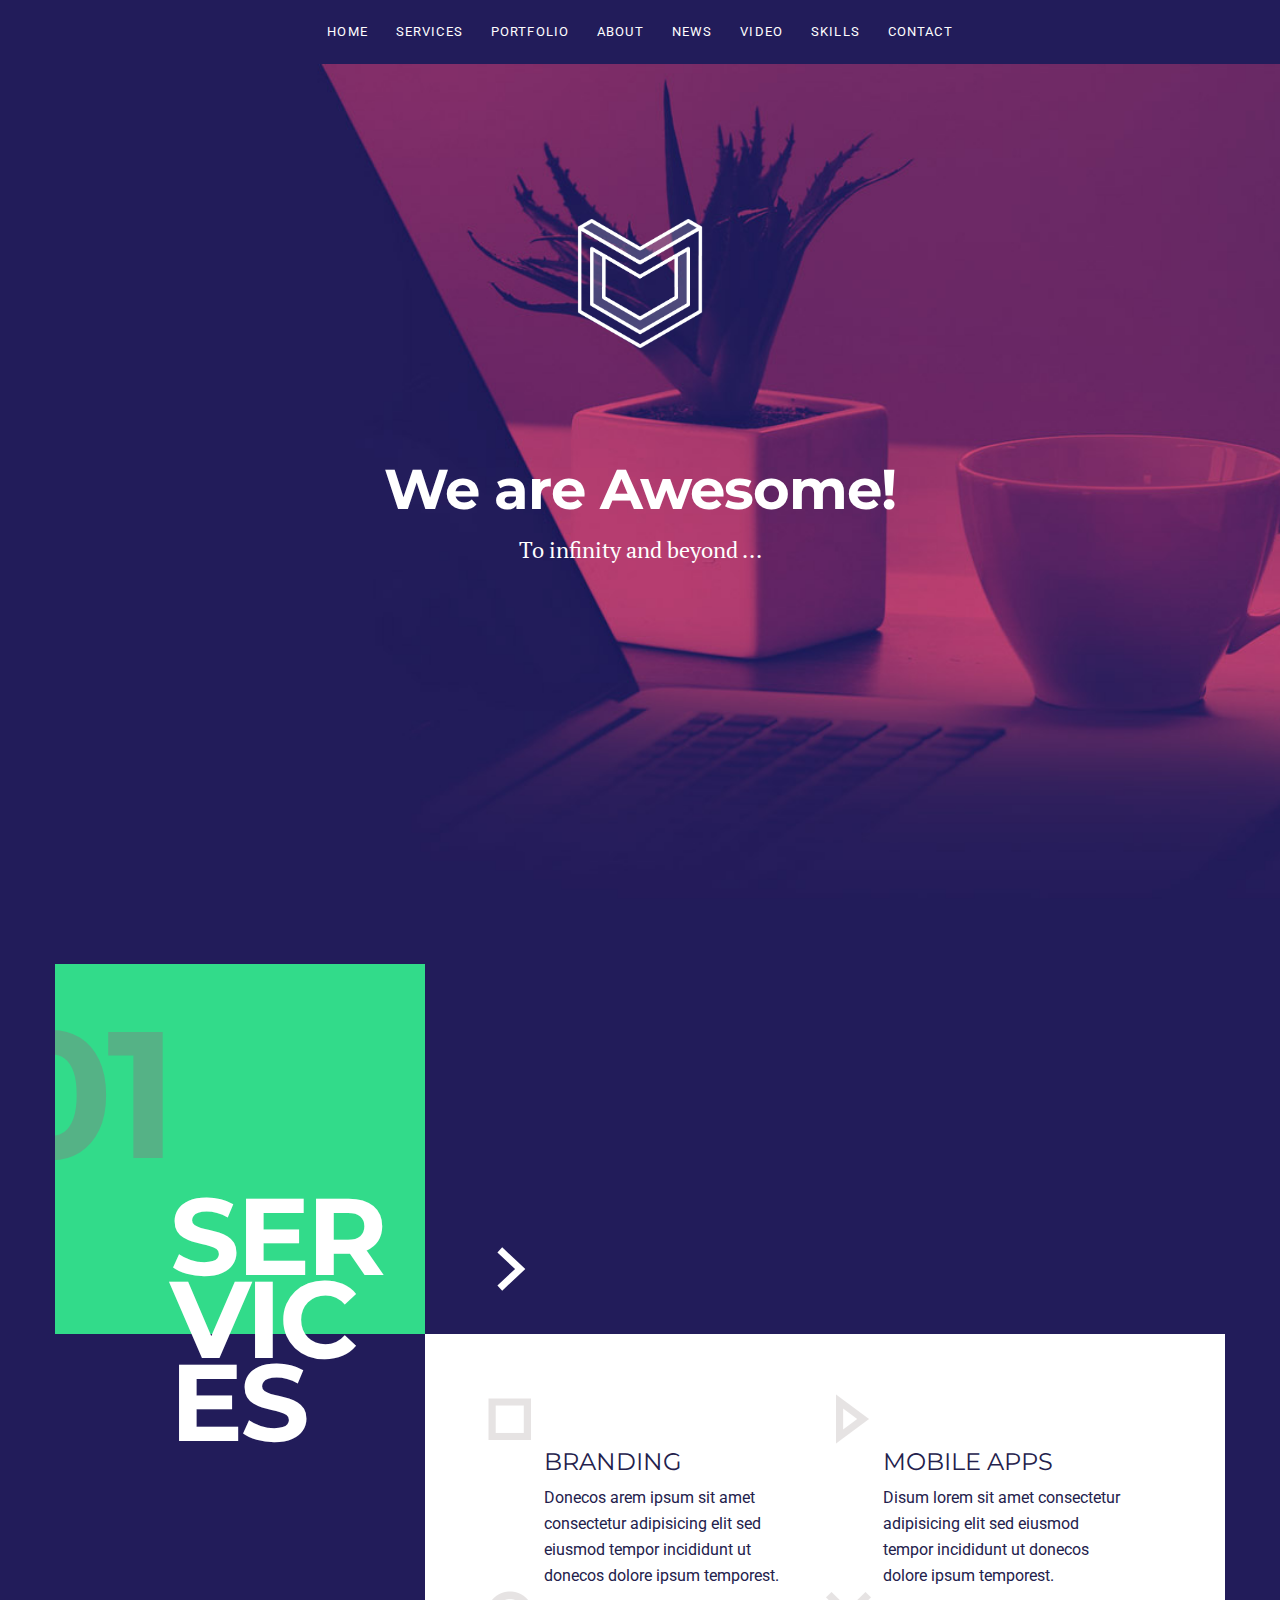
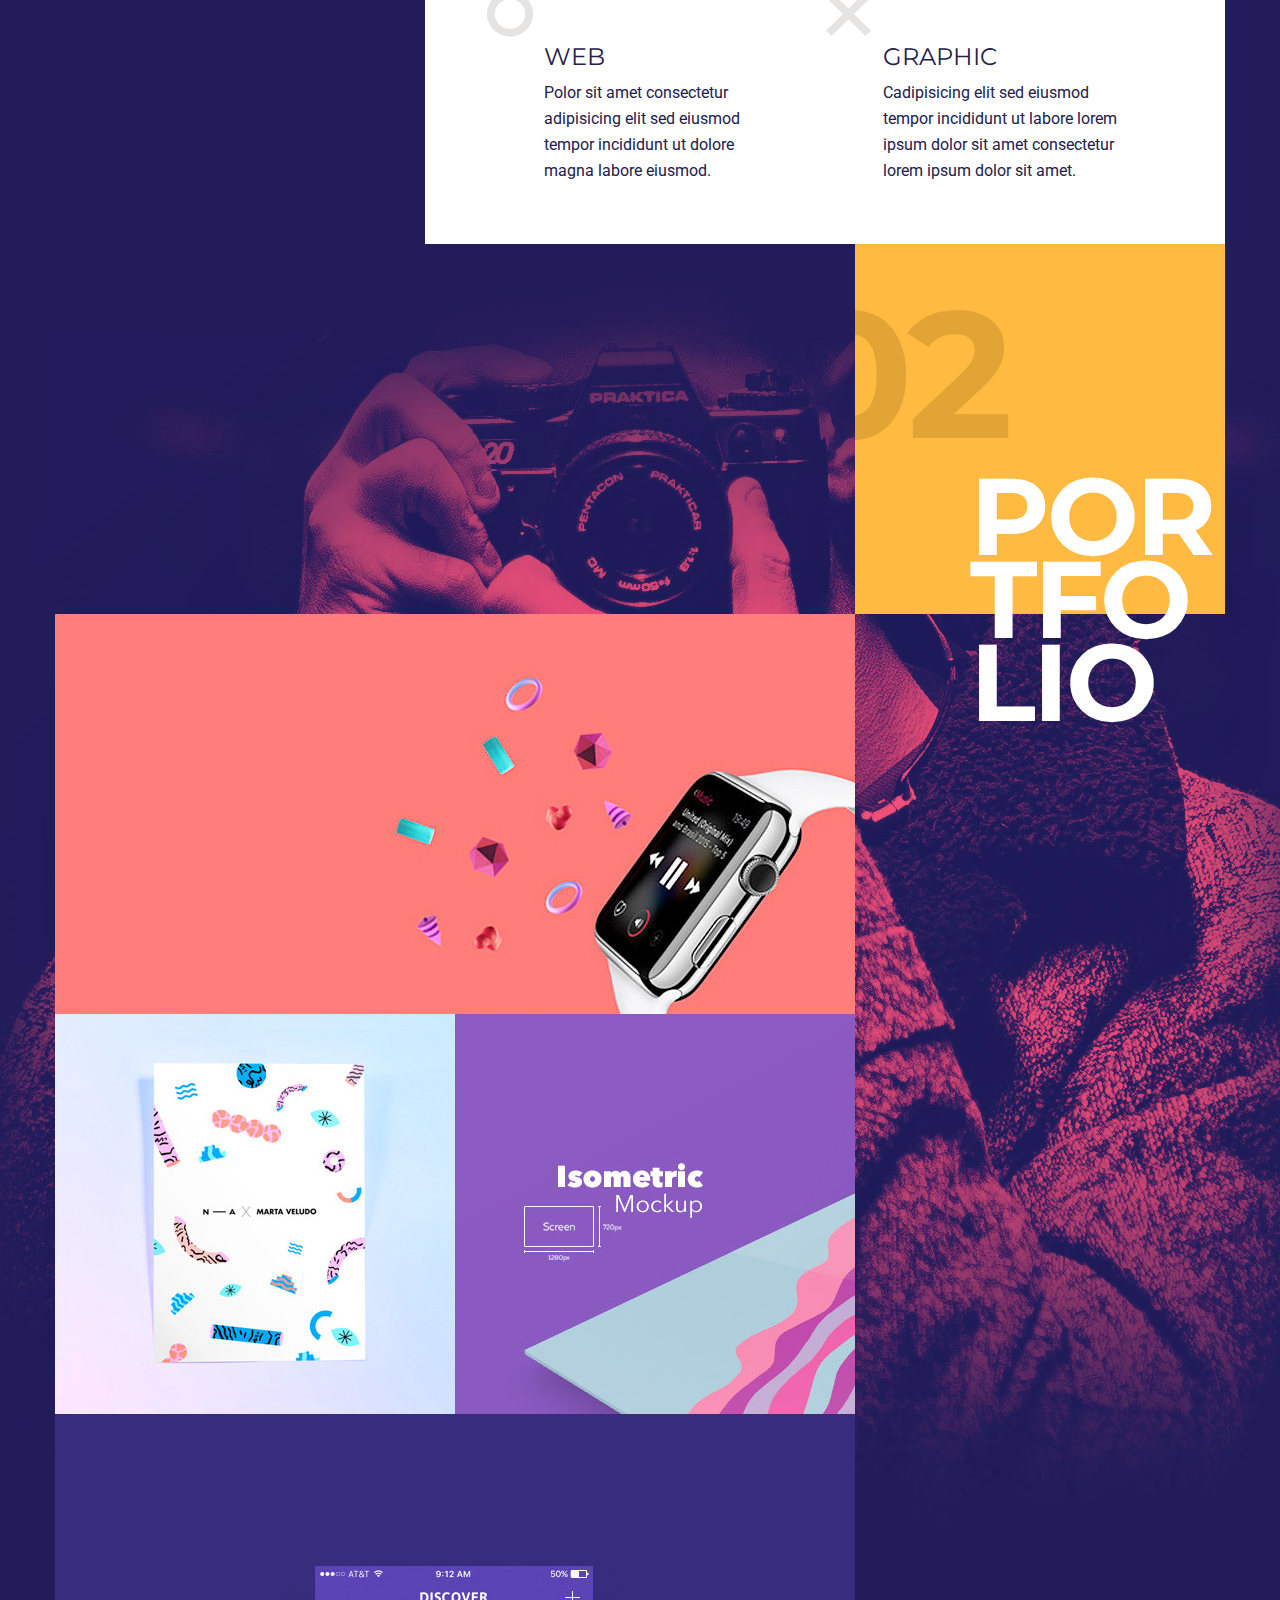
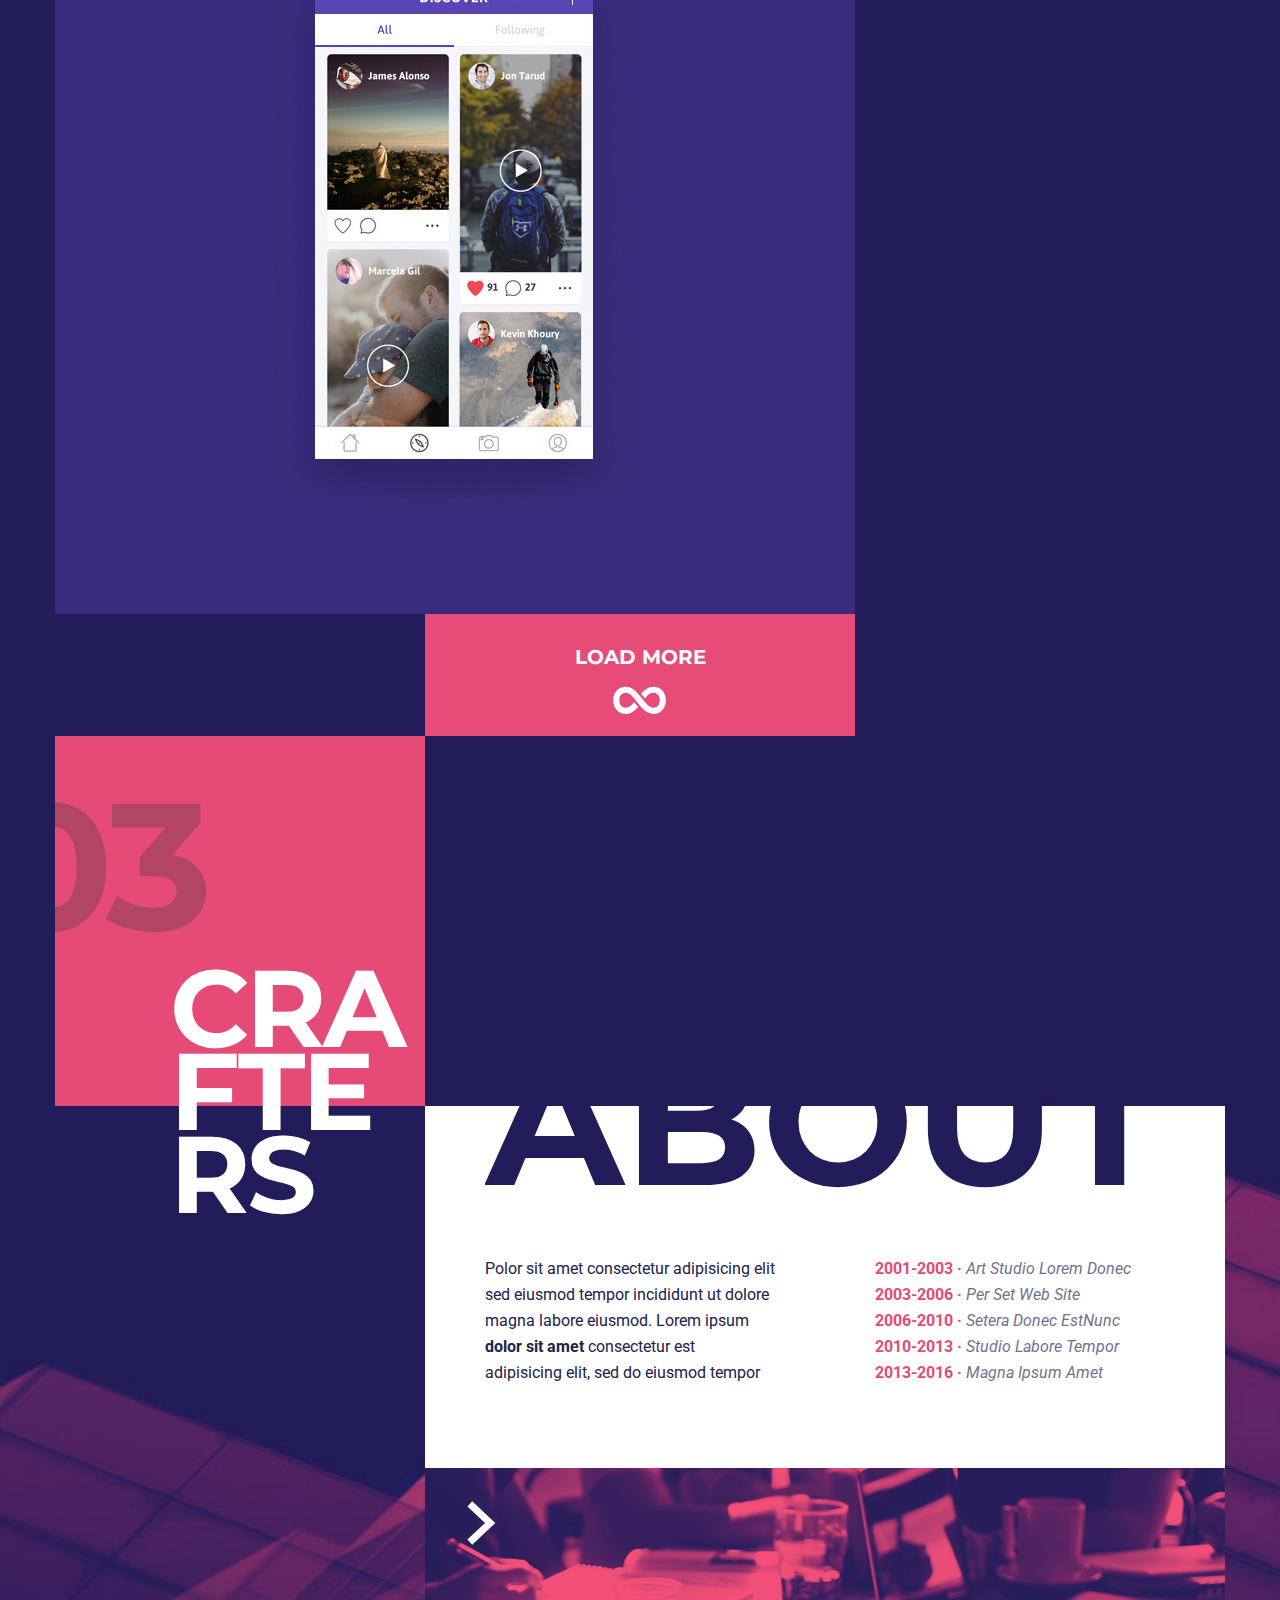
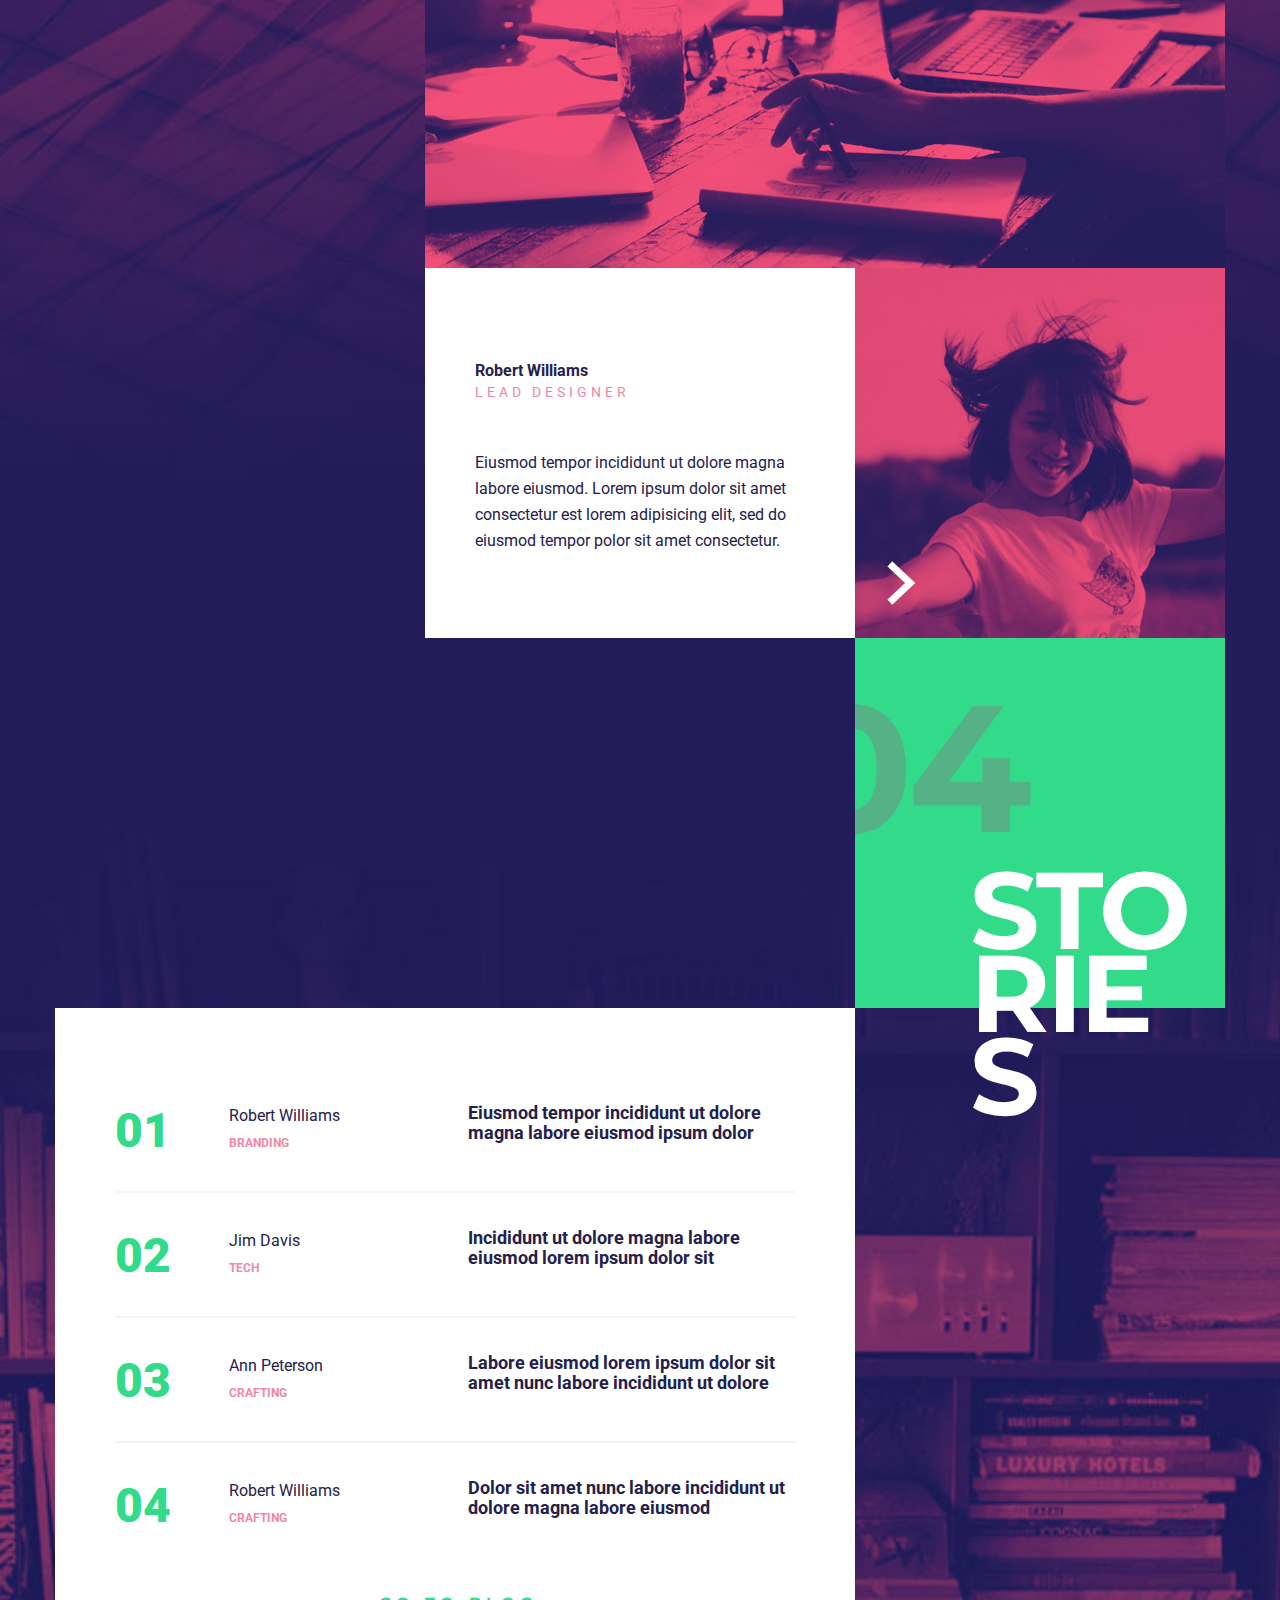
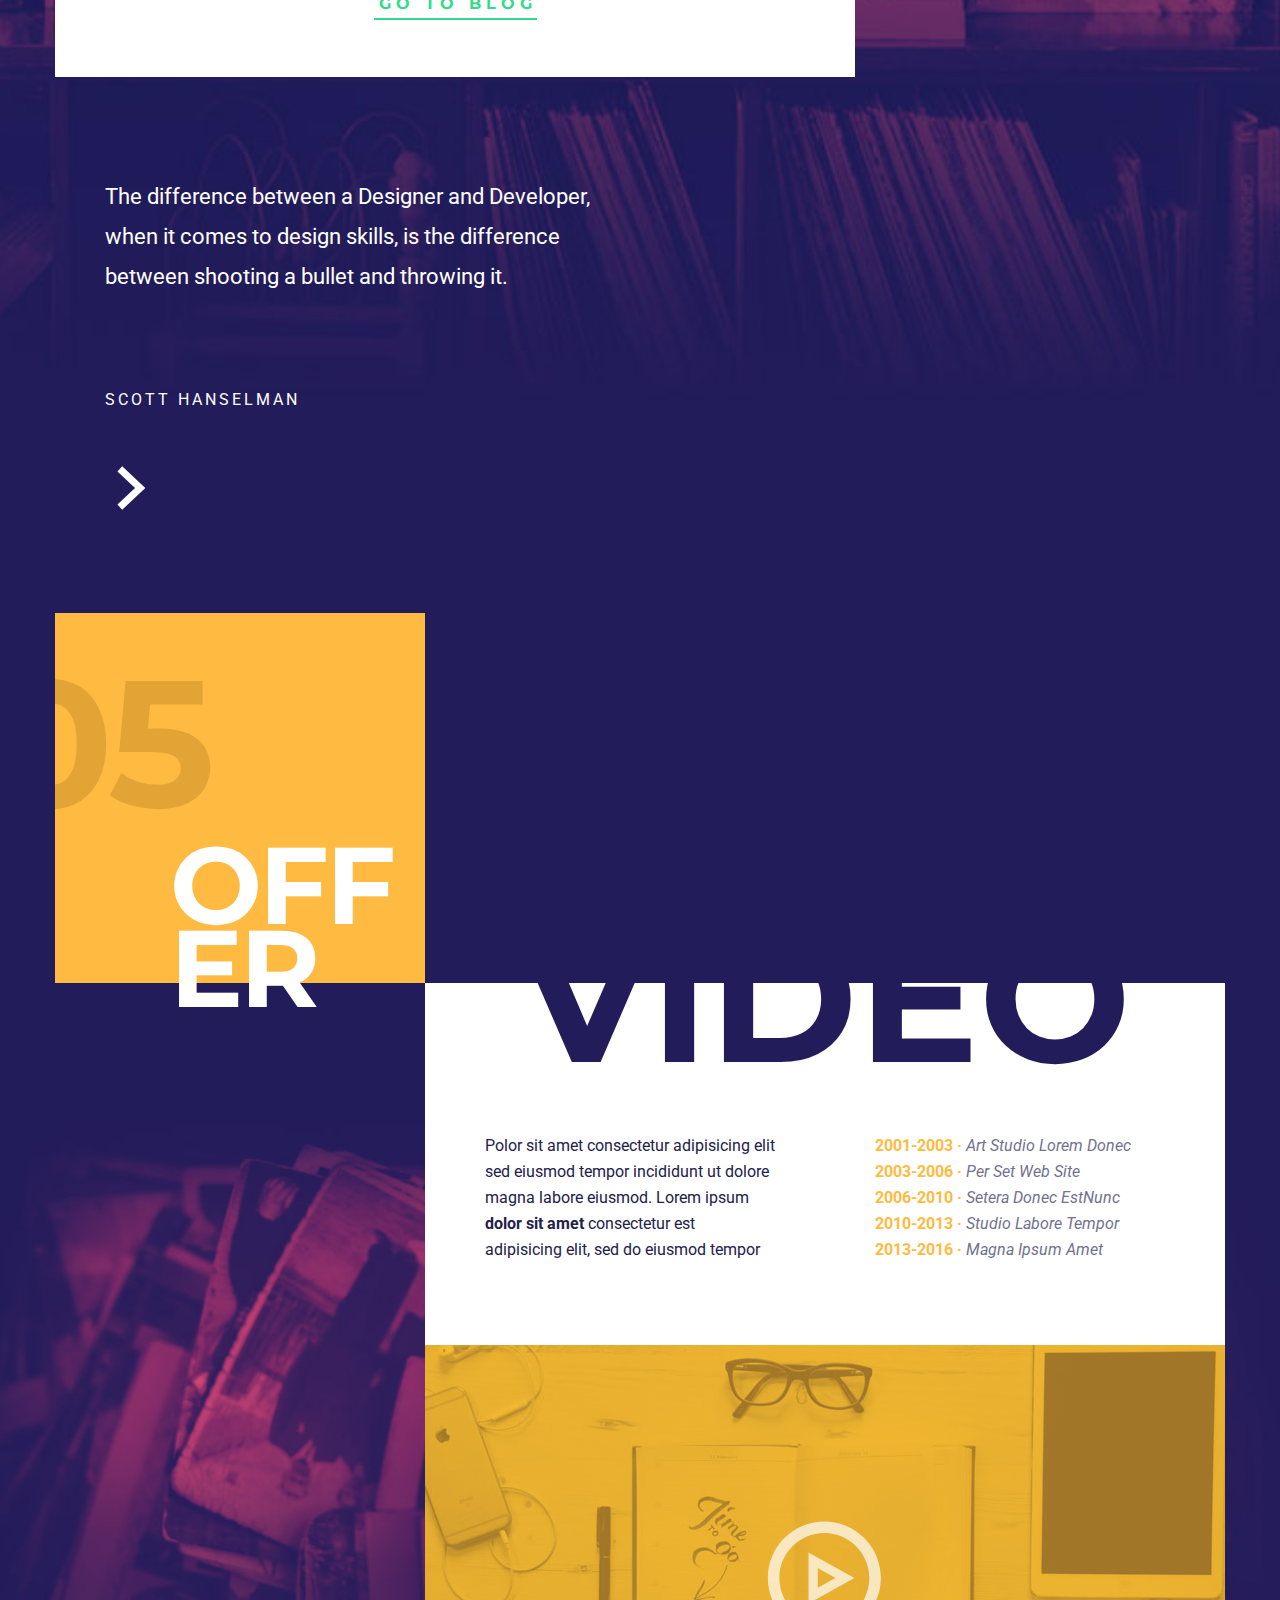
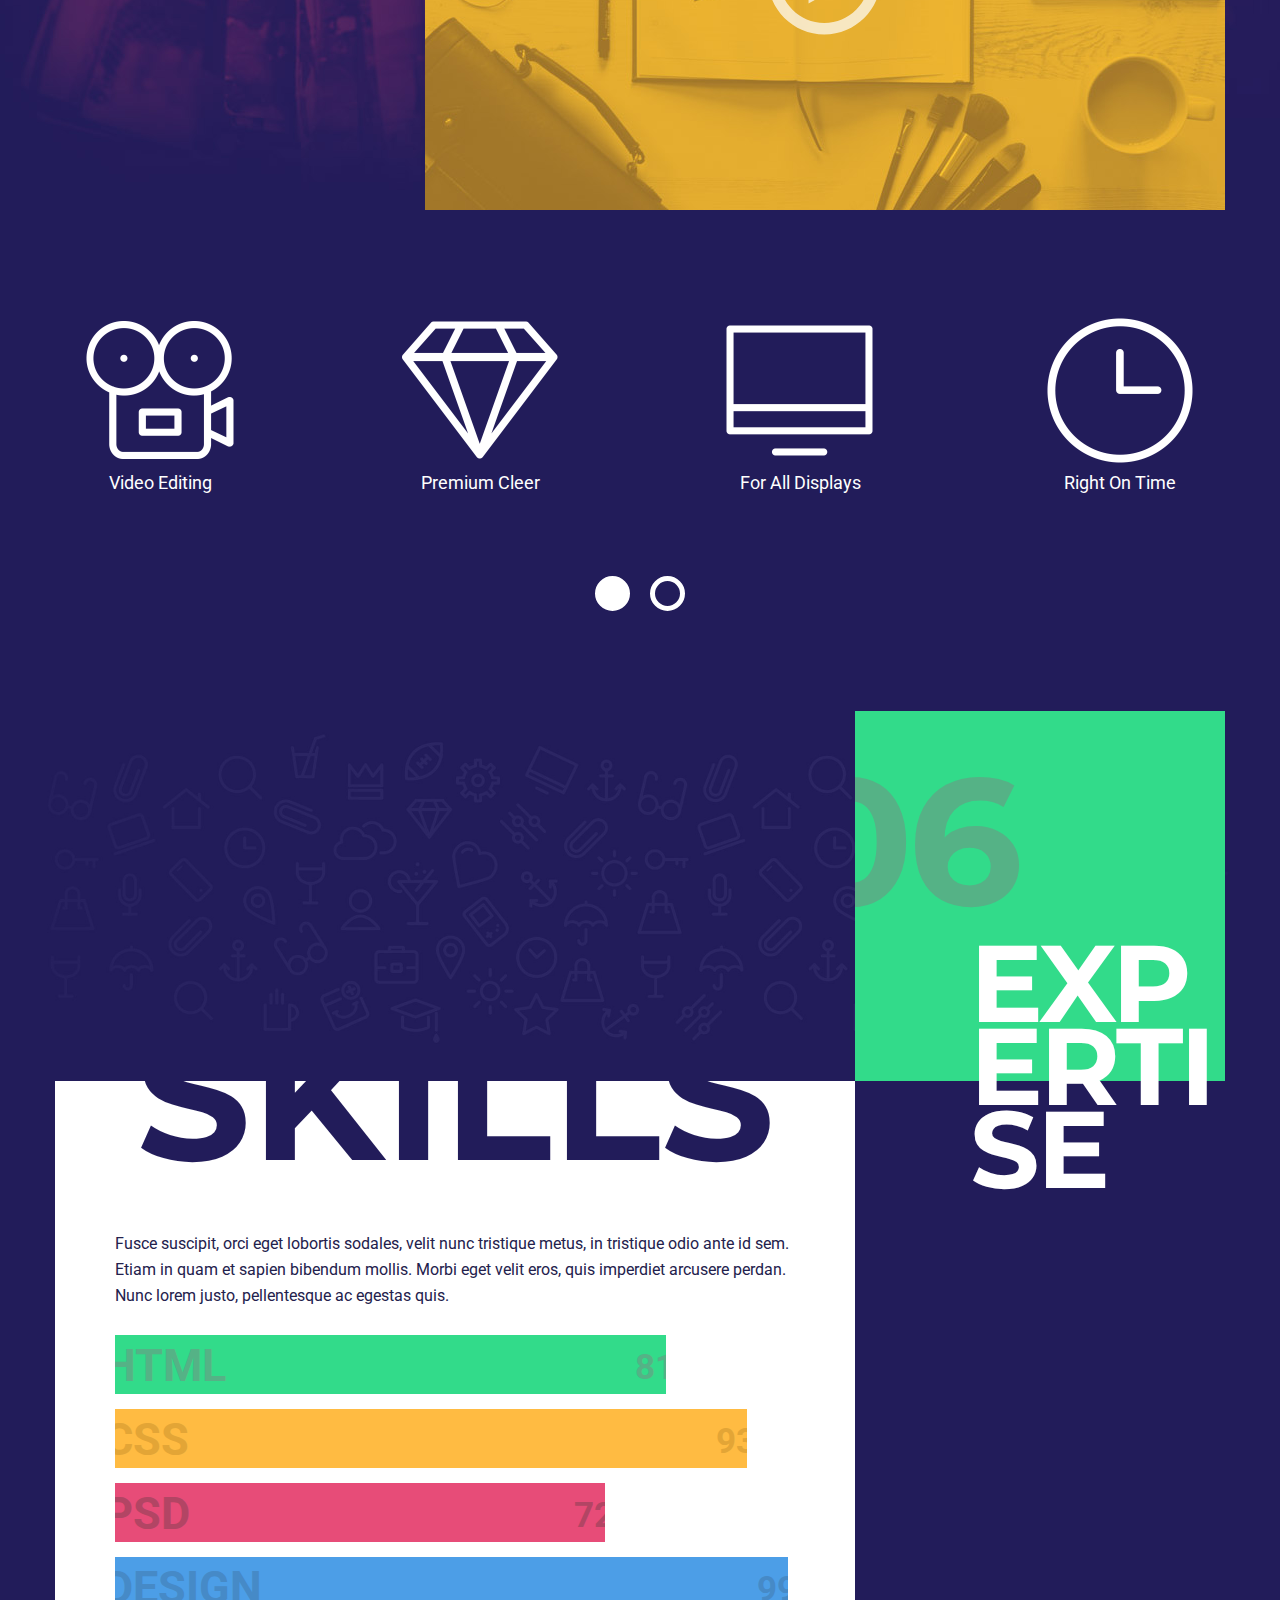
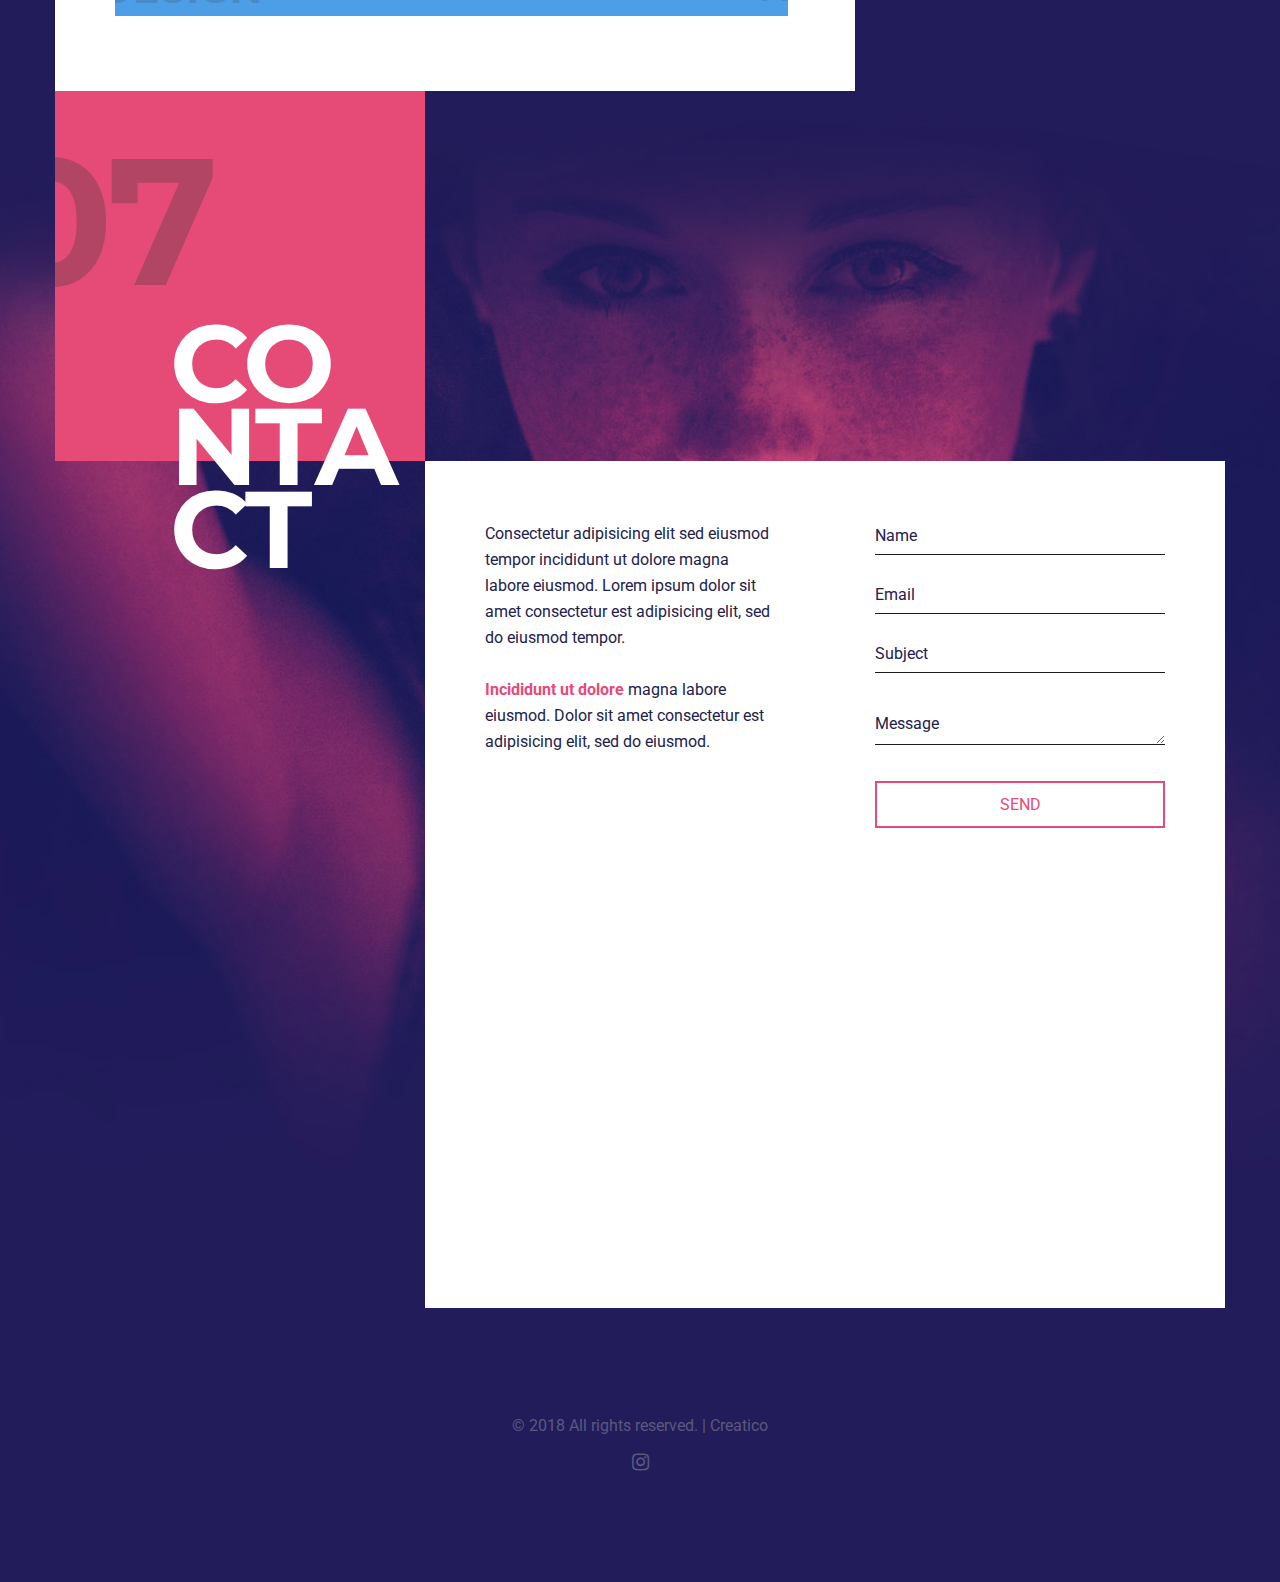
==== commit bbceed80: "gif" ====
--- a/index.html
+++ b/index.html
@@ -59,8 +59,8 @@
             <div class="block content-1170 center-relative center-text">
                 <img class="top-logo" src="demo-images/logo.png" alt="Boxus" />
                 <br>
-                <h1 class="big-title">We Craft Awesome Web And <span>Graphic Design Solutions</span></h1>
-                <p class="title-desc">Support bright students today for a better tomorrow</p>
+                <h1 class="big-title">We are Awesome! <!-- <span>Graphic Design Solutions</span> --></h1>
+                <p class="title-desc">To infinity and beyond ...</p>
             </div>
         </div>
         
--- a/style.css
+++ b/style.css
@@ -27,7 +27,7 @@
     width: 100%;
     height: 100%;
     z-index: 99999;	
-    background-color: #fff;
+    background-color: #dfdede;
 }
 
 .doc-loader td 
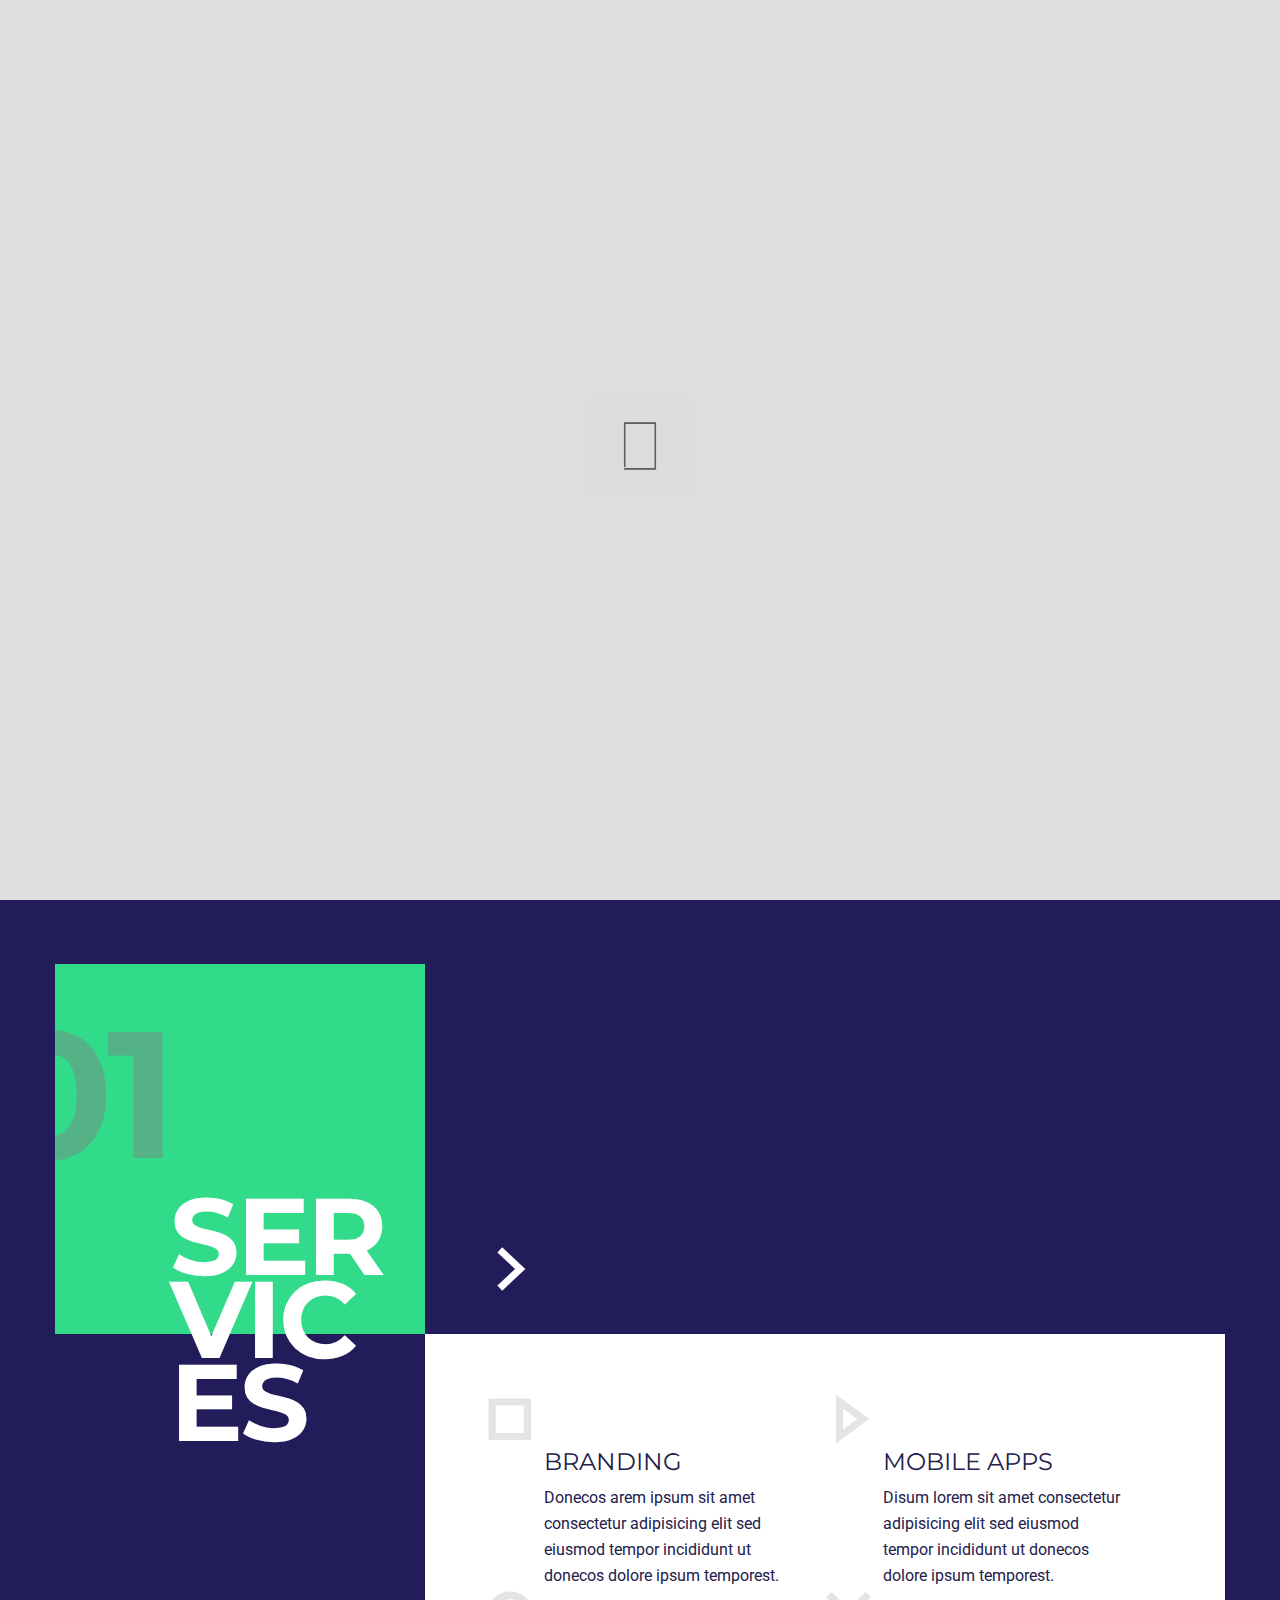
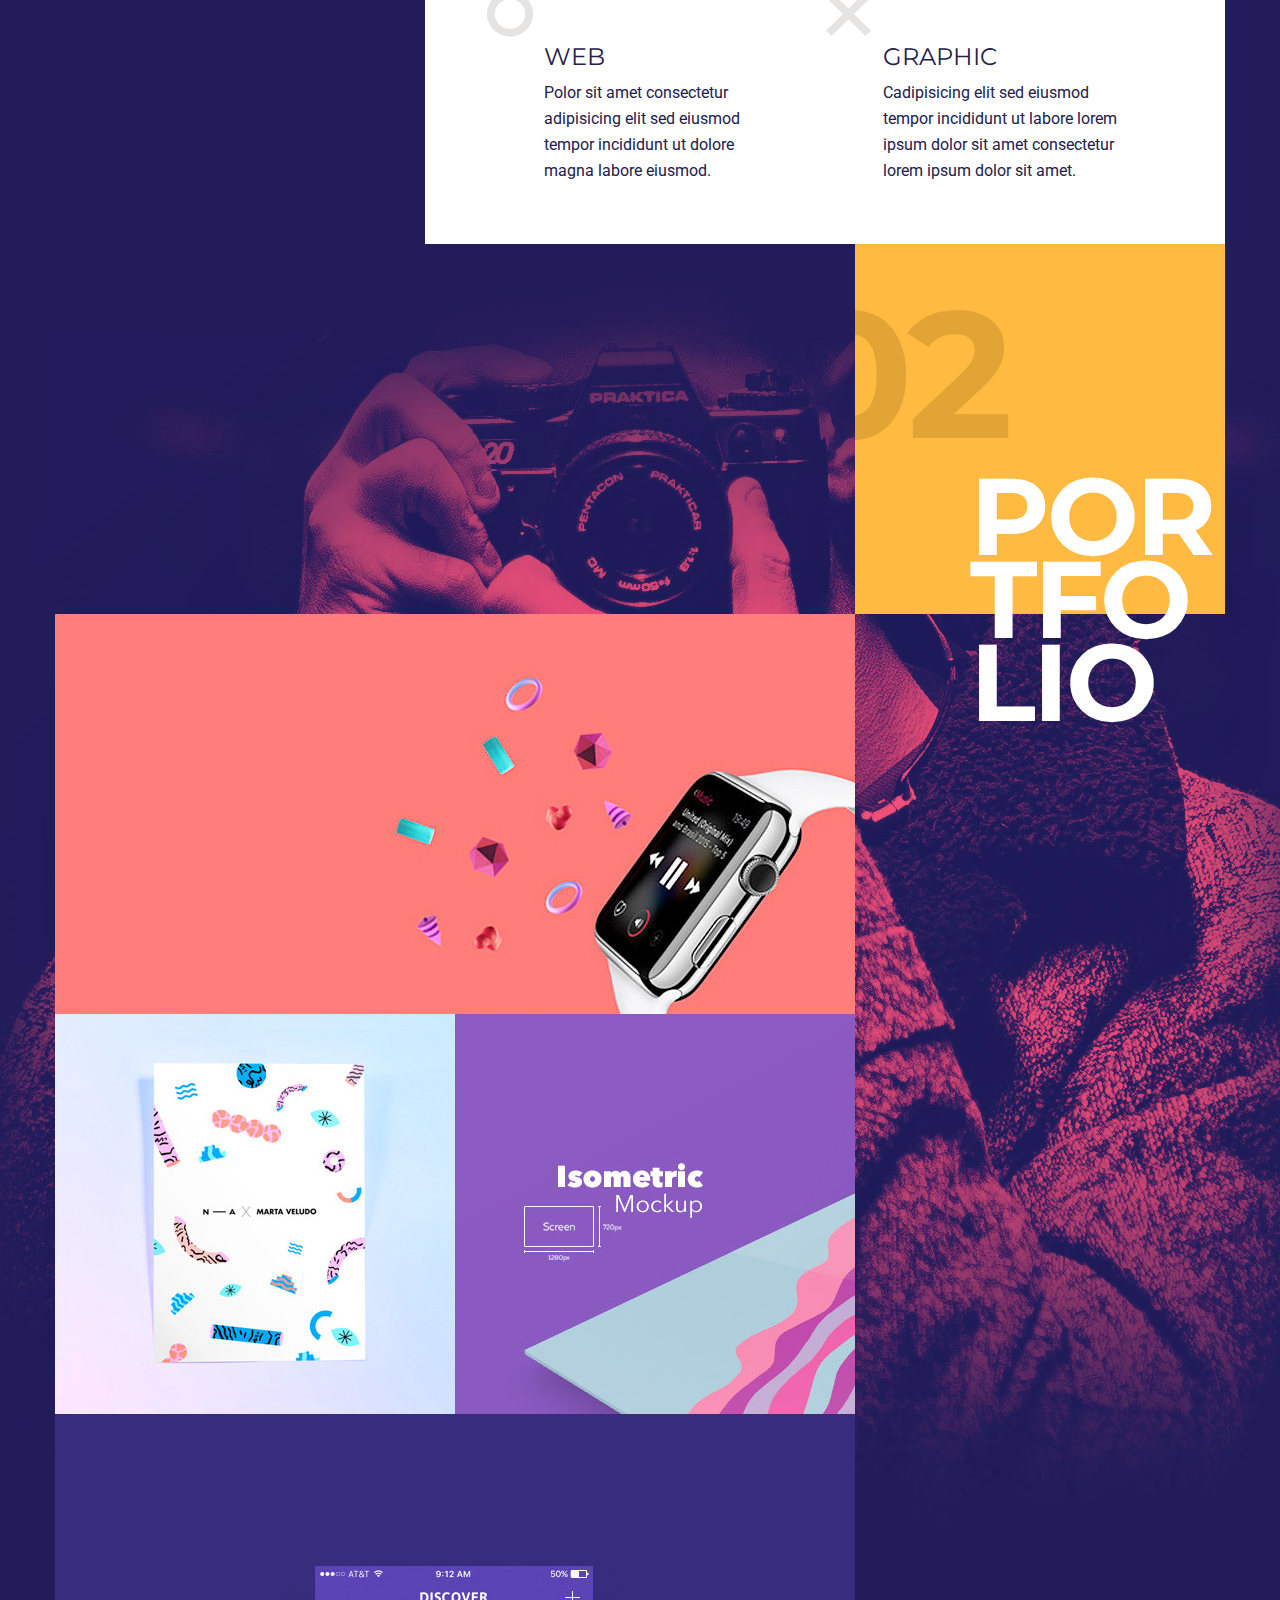
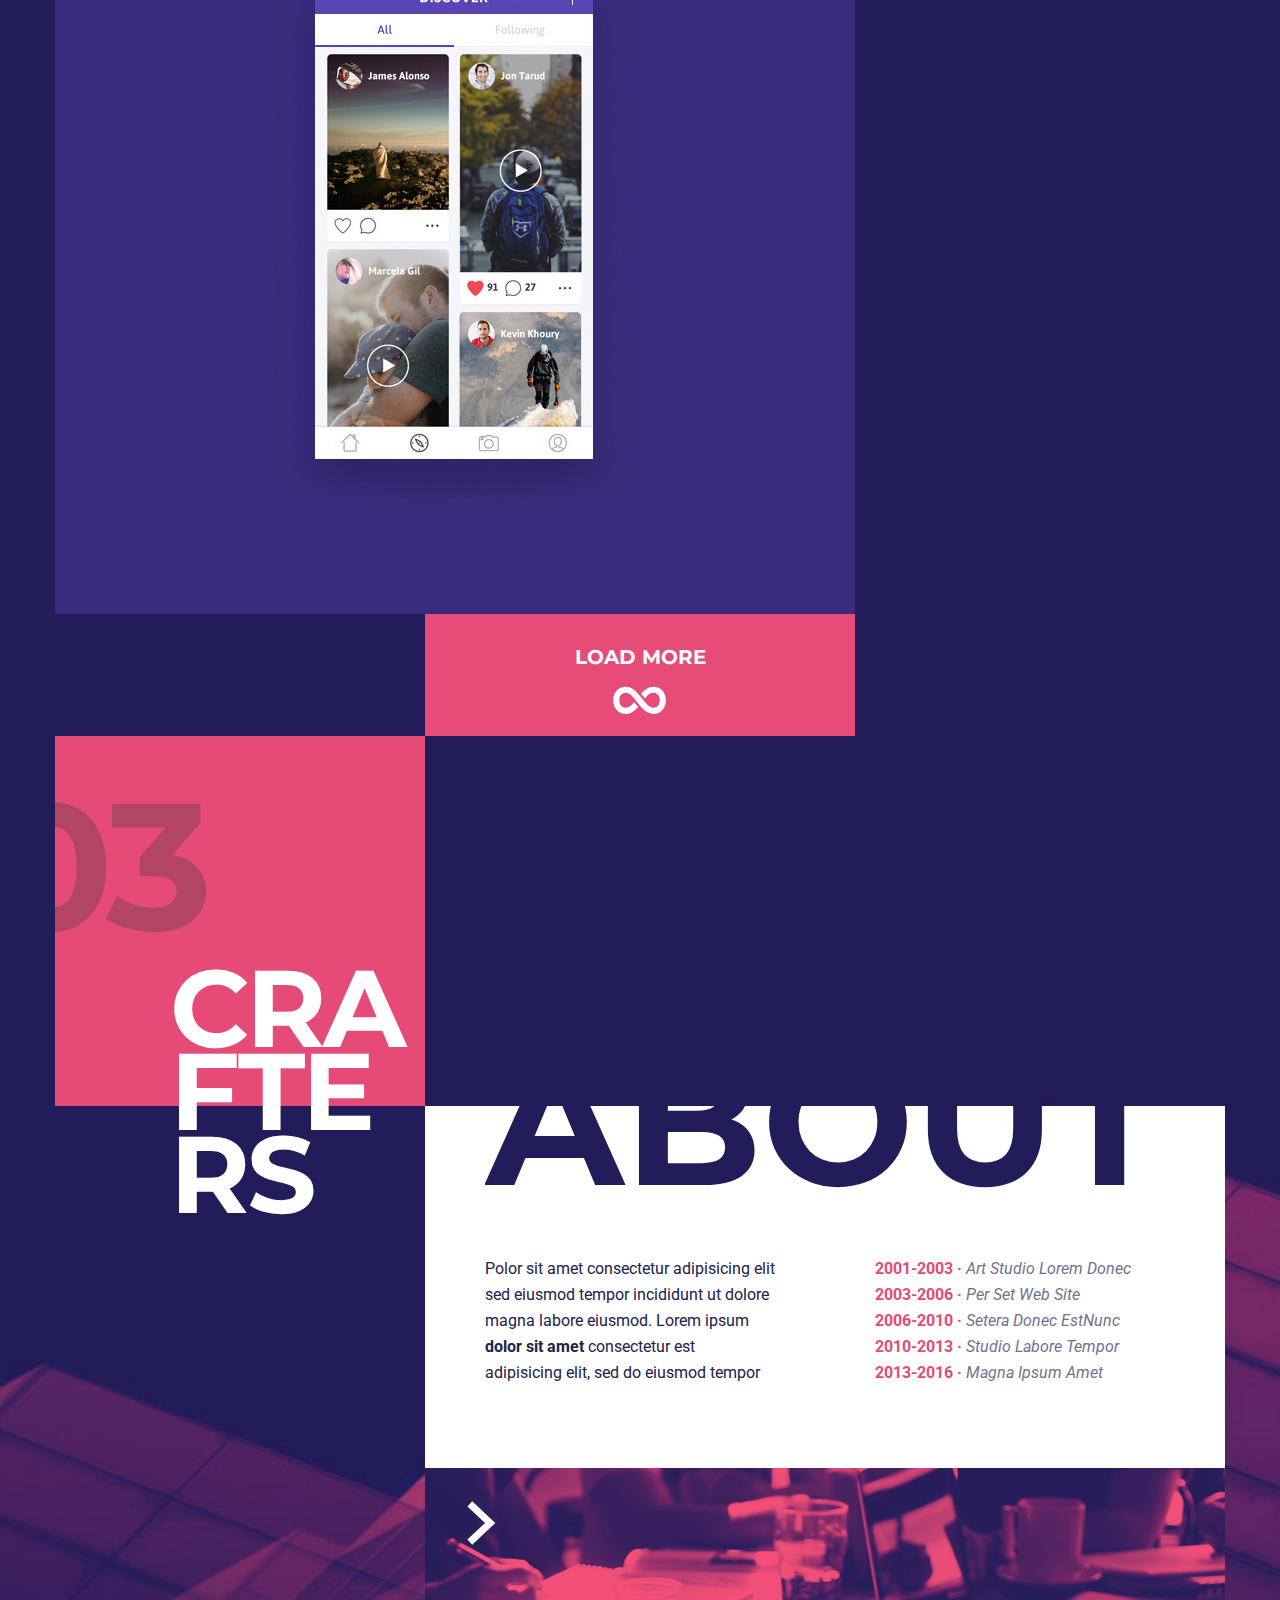
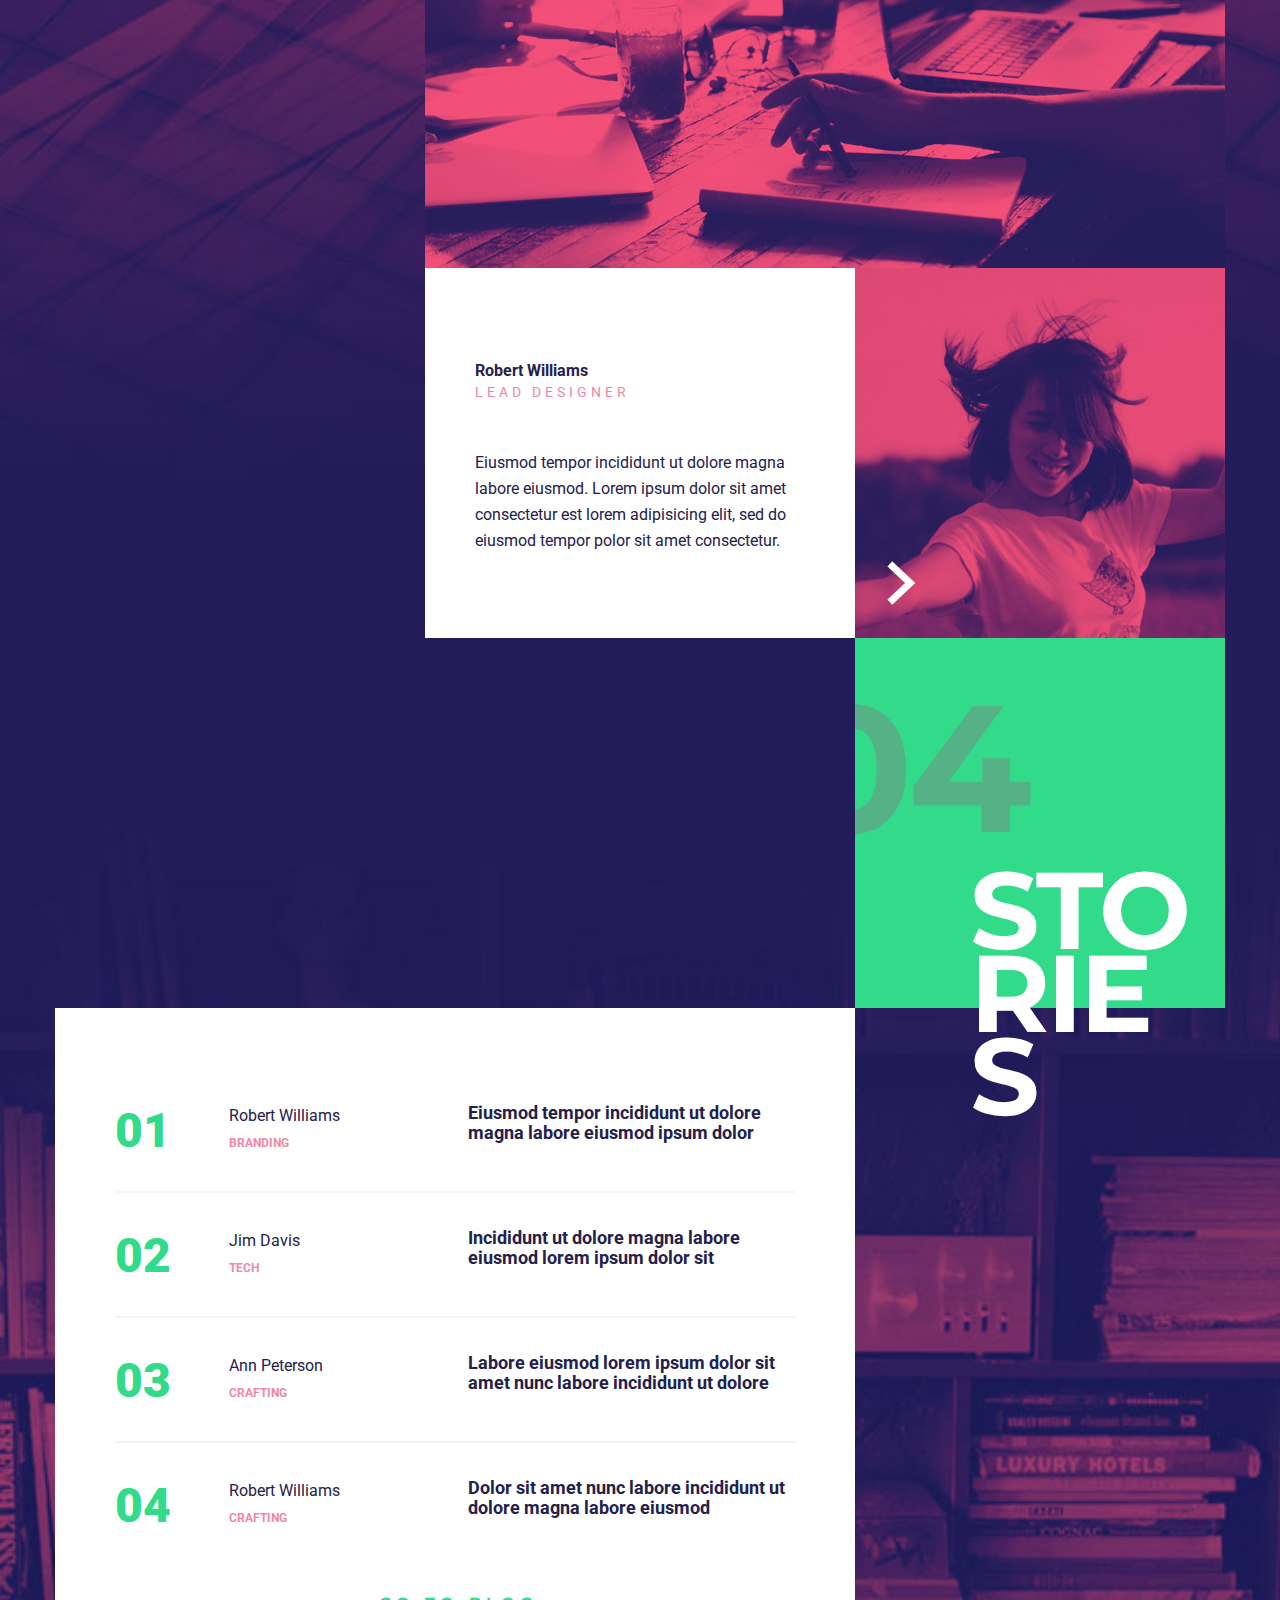
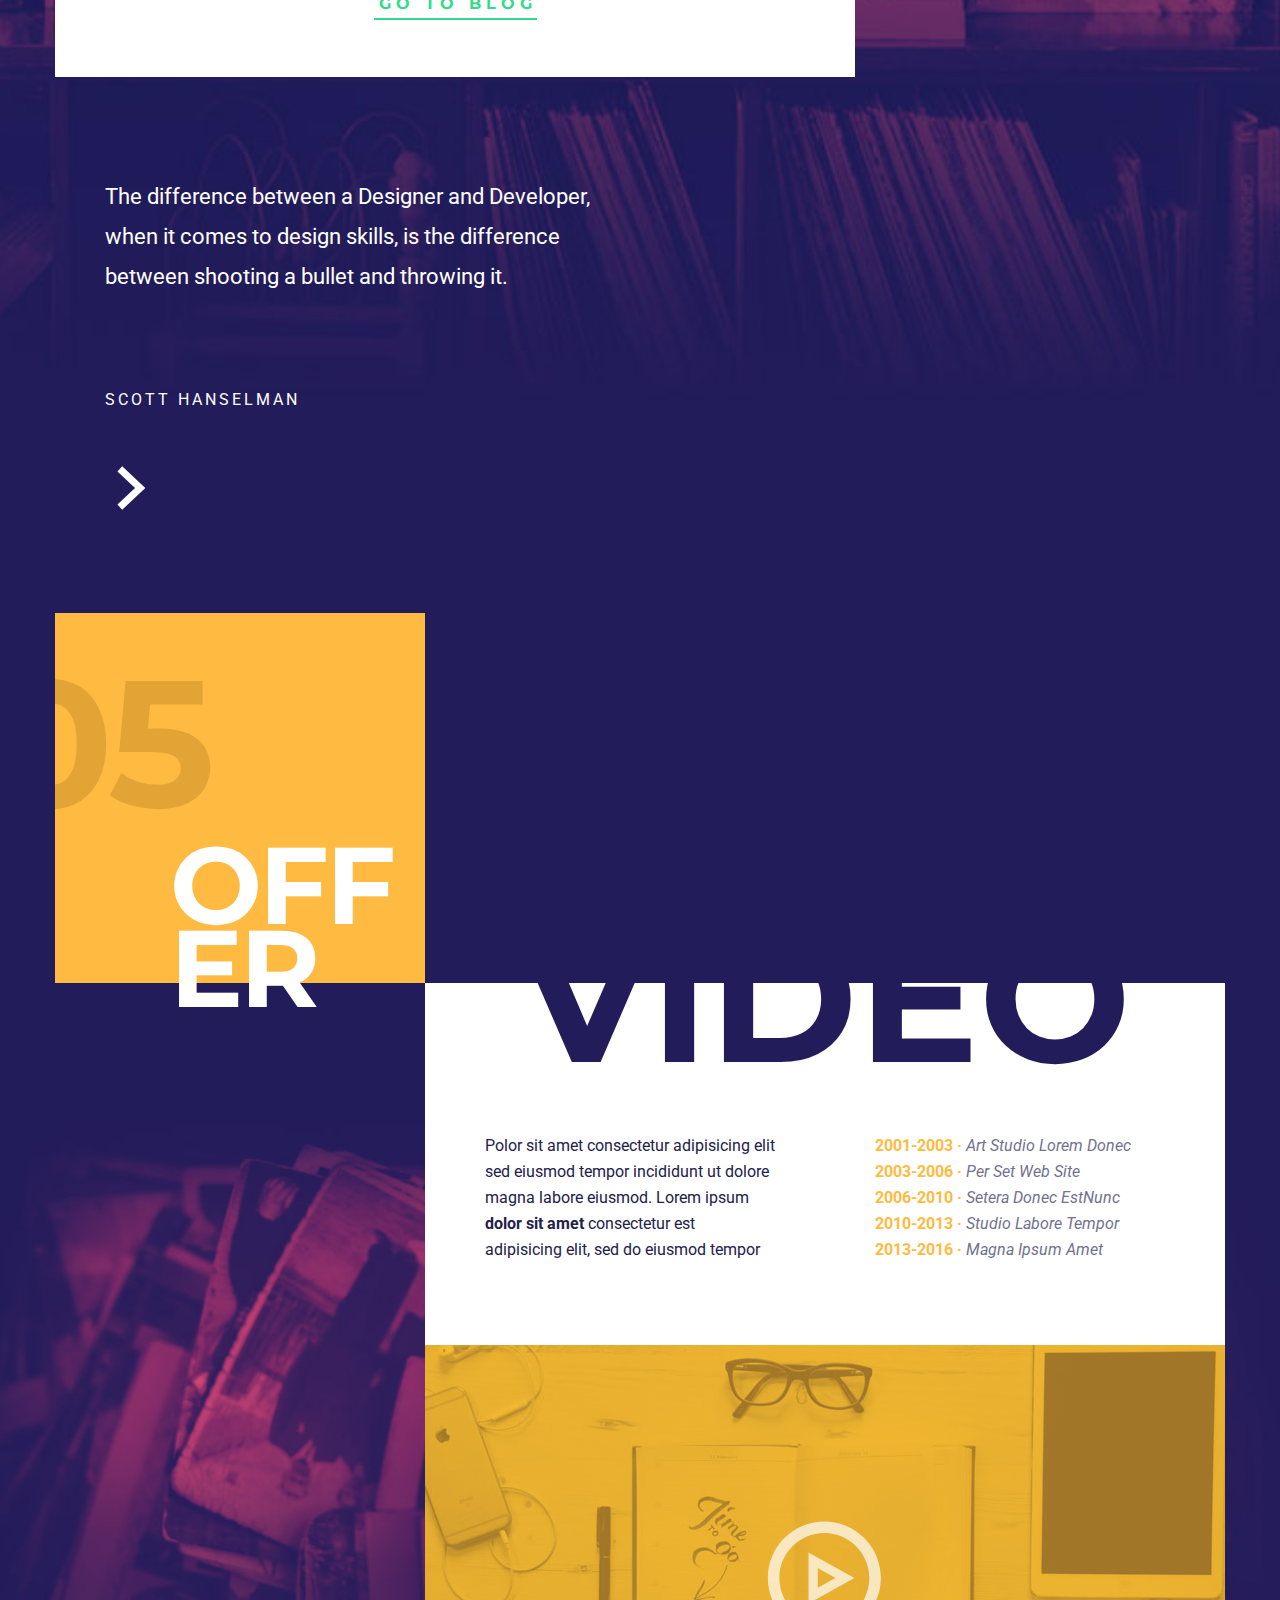
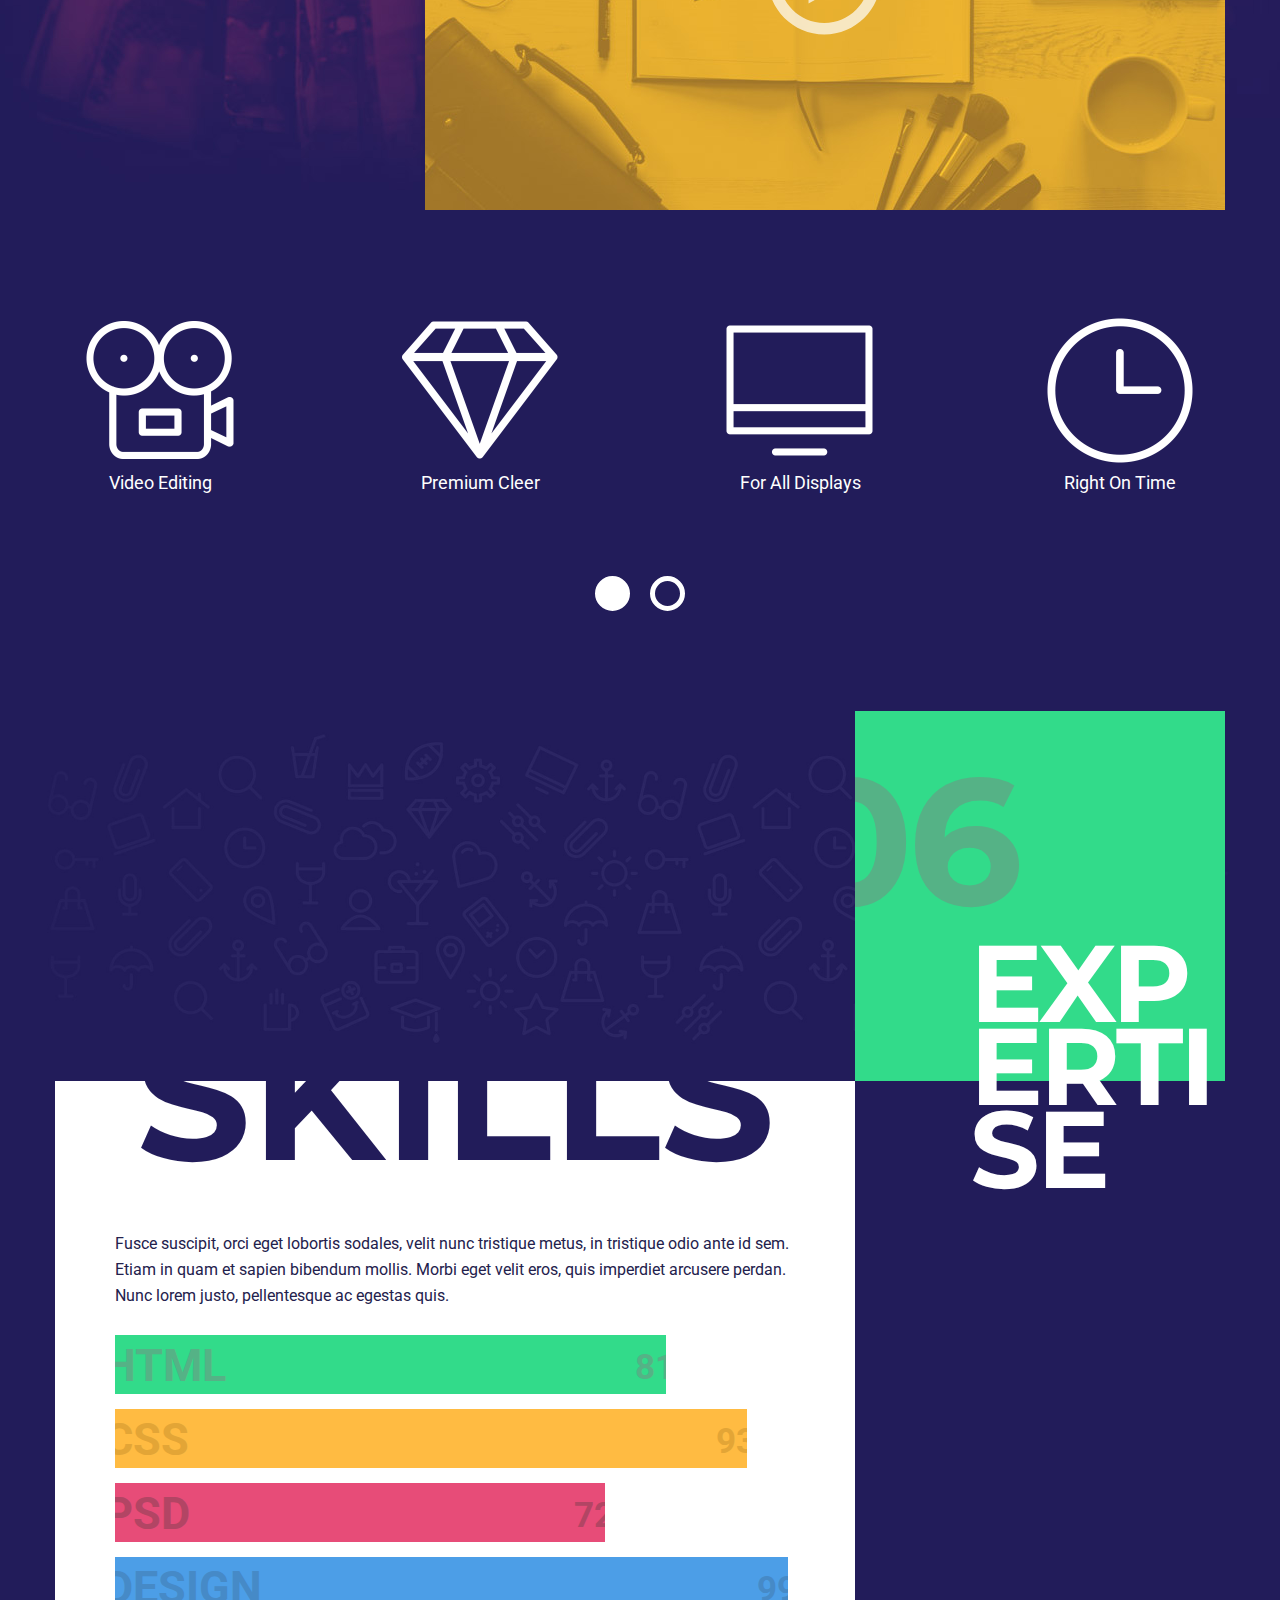
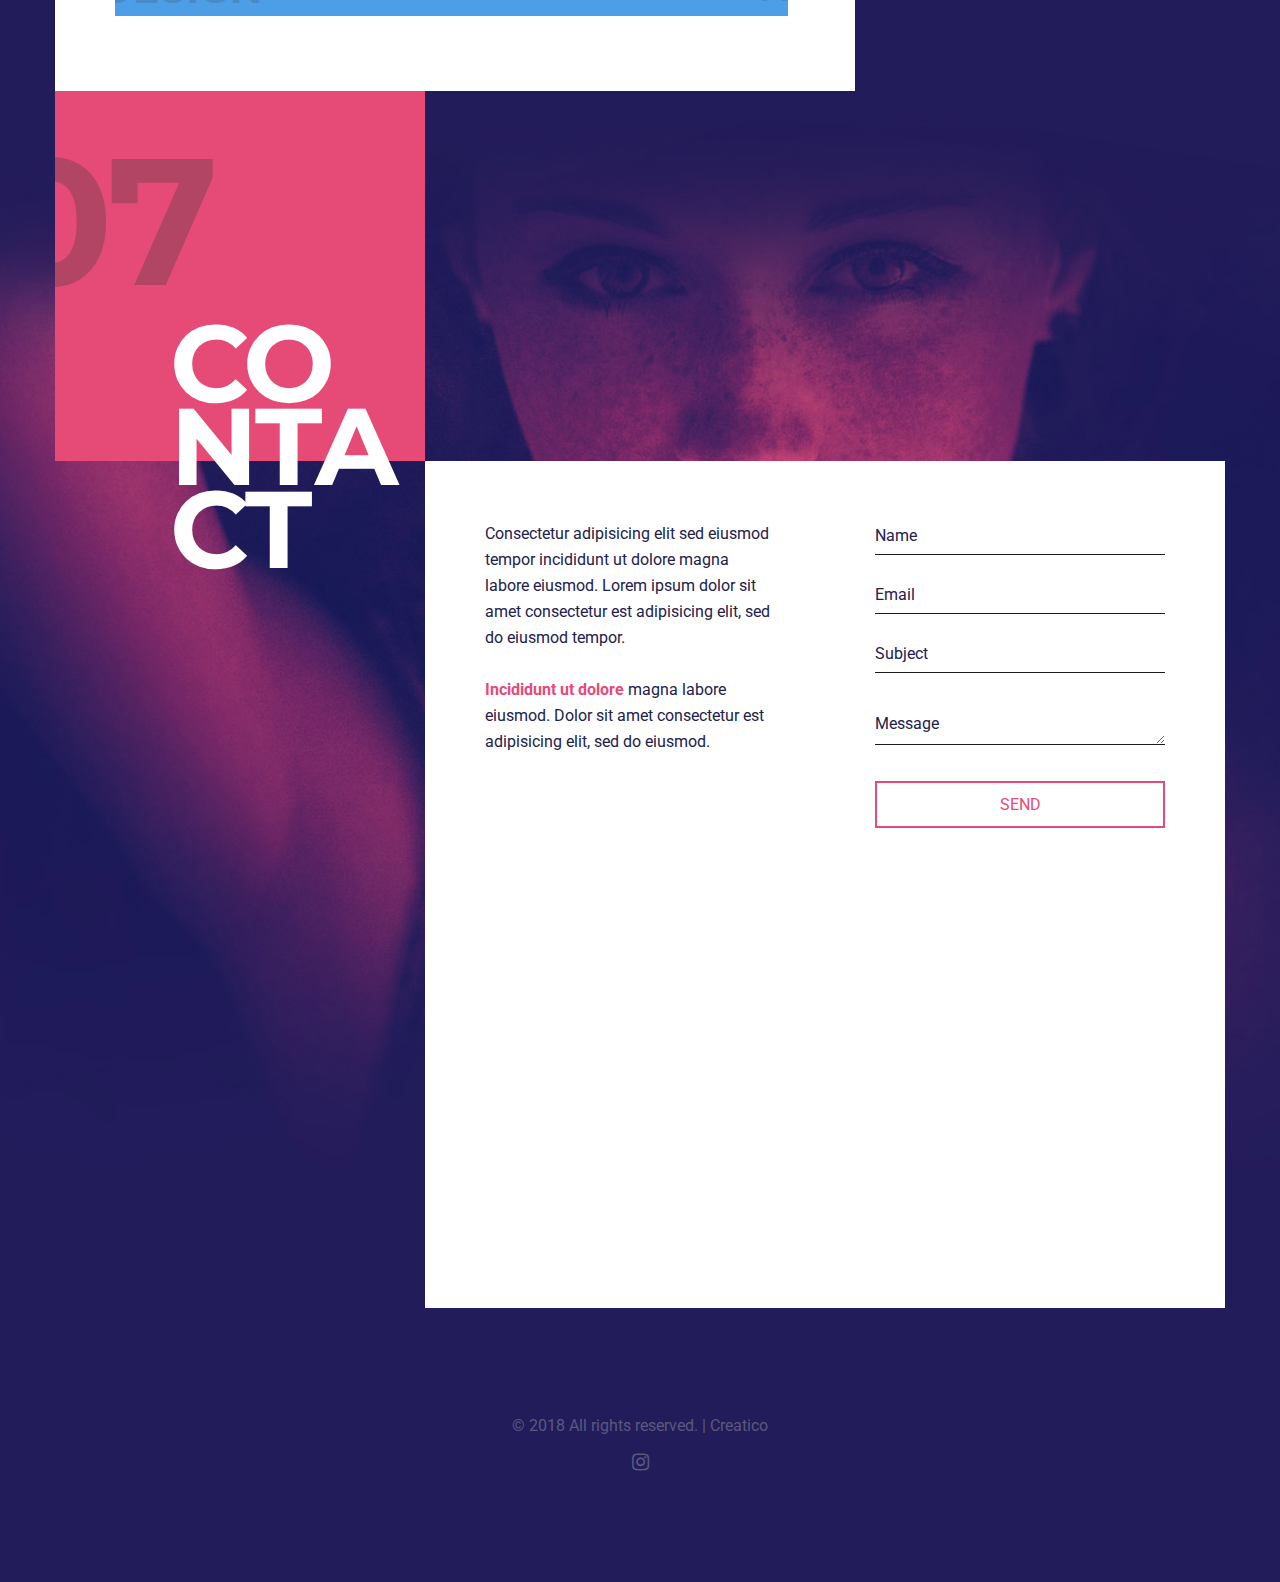
==== commit 5fda5472: "namechange" ====
--- a/index.html
+++ b/index.html
@@ -3,7 +3,7 @@
     <head>
         <title>Creatico</title>
         <meta http-equiv="Content-Type" content="text/html; charset=UTF-8">
-        <meta name="description" content="We are awesome" />
+        <meta name="description" content="Creatico" />
         <meta name="keywords" content="HTML, CSS, JavaScript, PHP" />
         <meta name="author" content="Ashwin Sekhari" />
         <meta name="viewport" content="width=device-width, initial-scale=1, maximum-scale=1">
@@ -59,8 +59,8 @@
             <div class="block content-1170 center-relative center-text">
                 <img class="top-logo" src="demo-images/logo.png" alt="Boxus" />
                 <br>
-                <h1 class="big-title">We are Awesome! <!-- <span>Graphic Design Solutions</span> --></h1>
-                <p class="title-desc">To infinity and beyond ...</p>
+                <h1 class="big-title">Creatico <!-- <span>Graphic Design Solutions</span> --></h1>
+                <p class="title-desc">a design studio</p>
             </div>
         </div>
         
--- a/style.css
+++ b/style.css
@@ -38,8 +38,8 @@
 
 .doc-loader img
 {
-    width: 90px;
-    height: 90px;        
+    width: 100px;
+    height: 100px;        
 }
 
 .content-1170
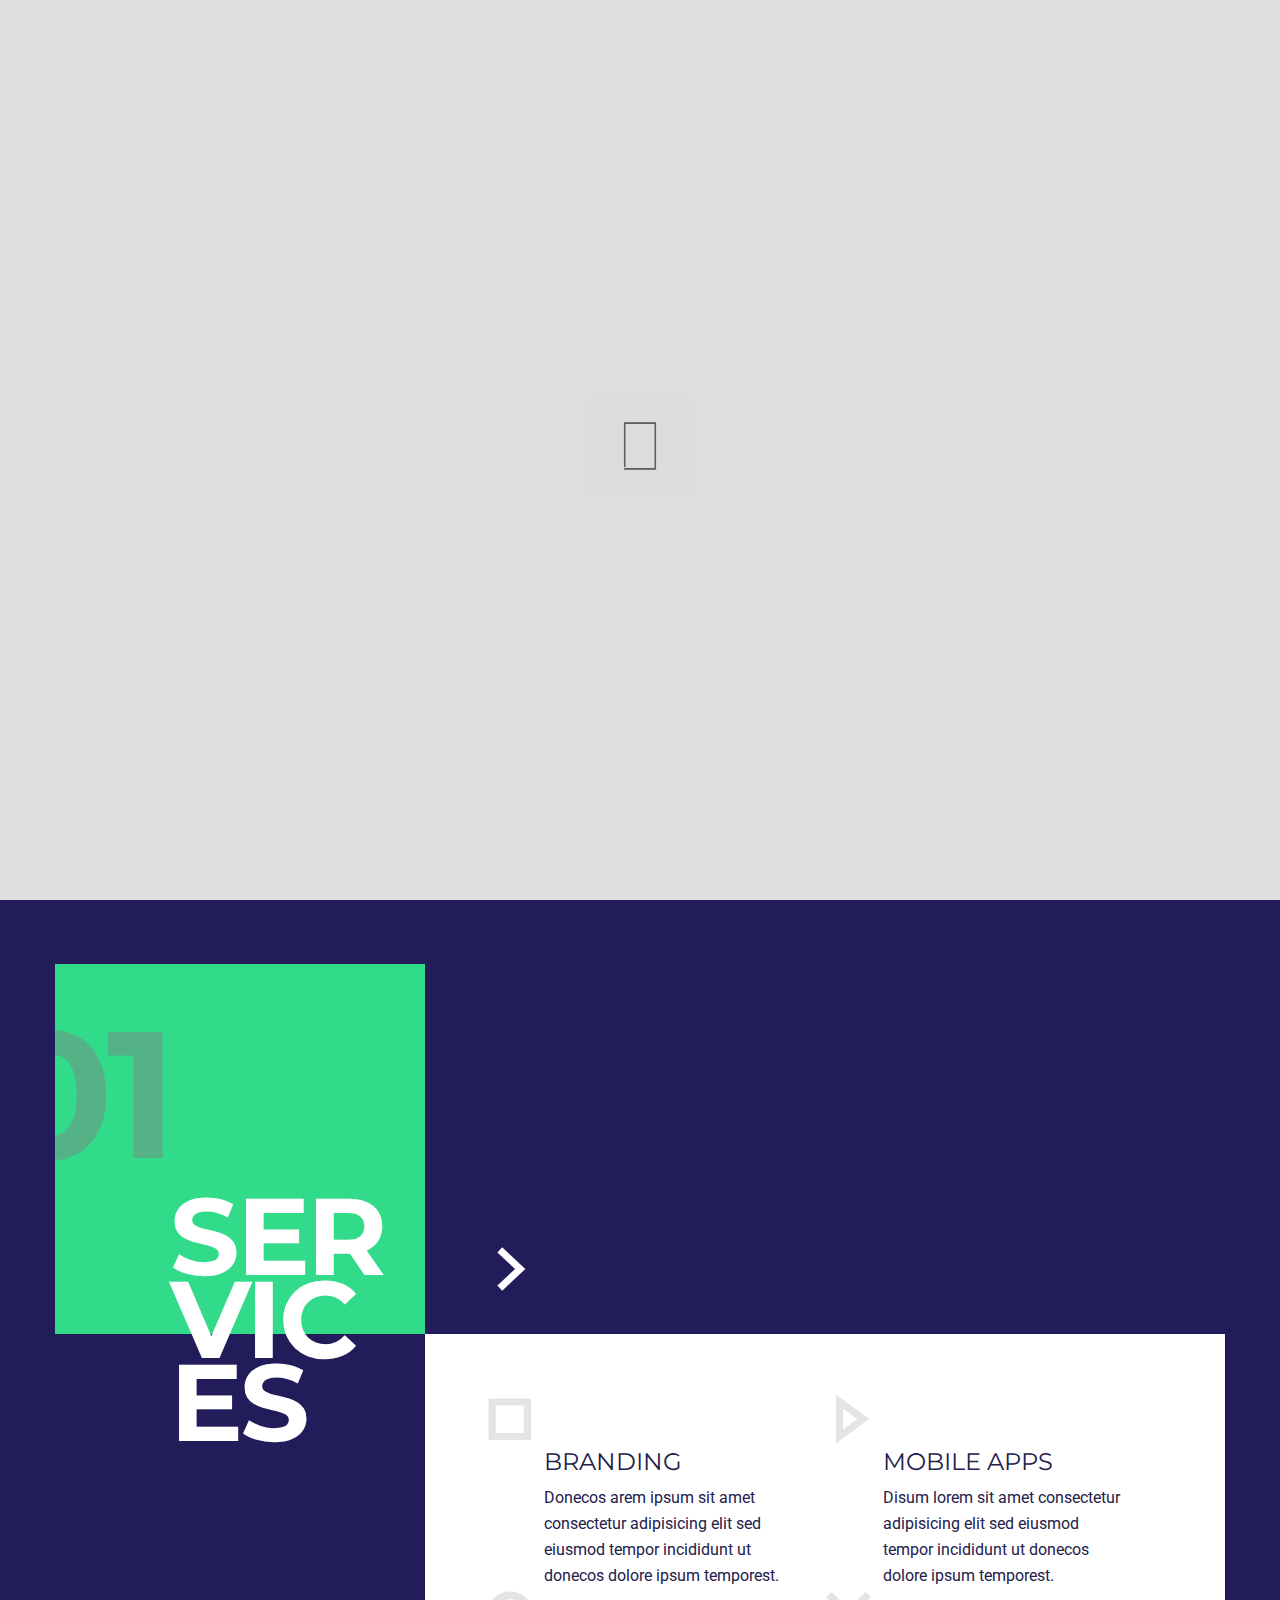
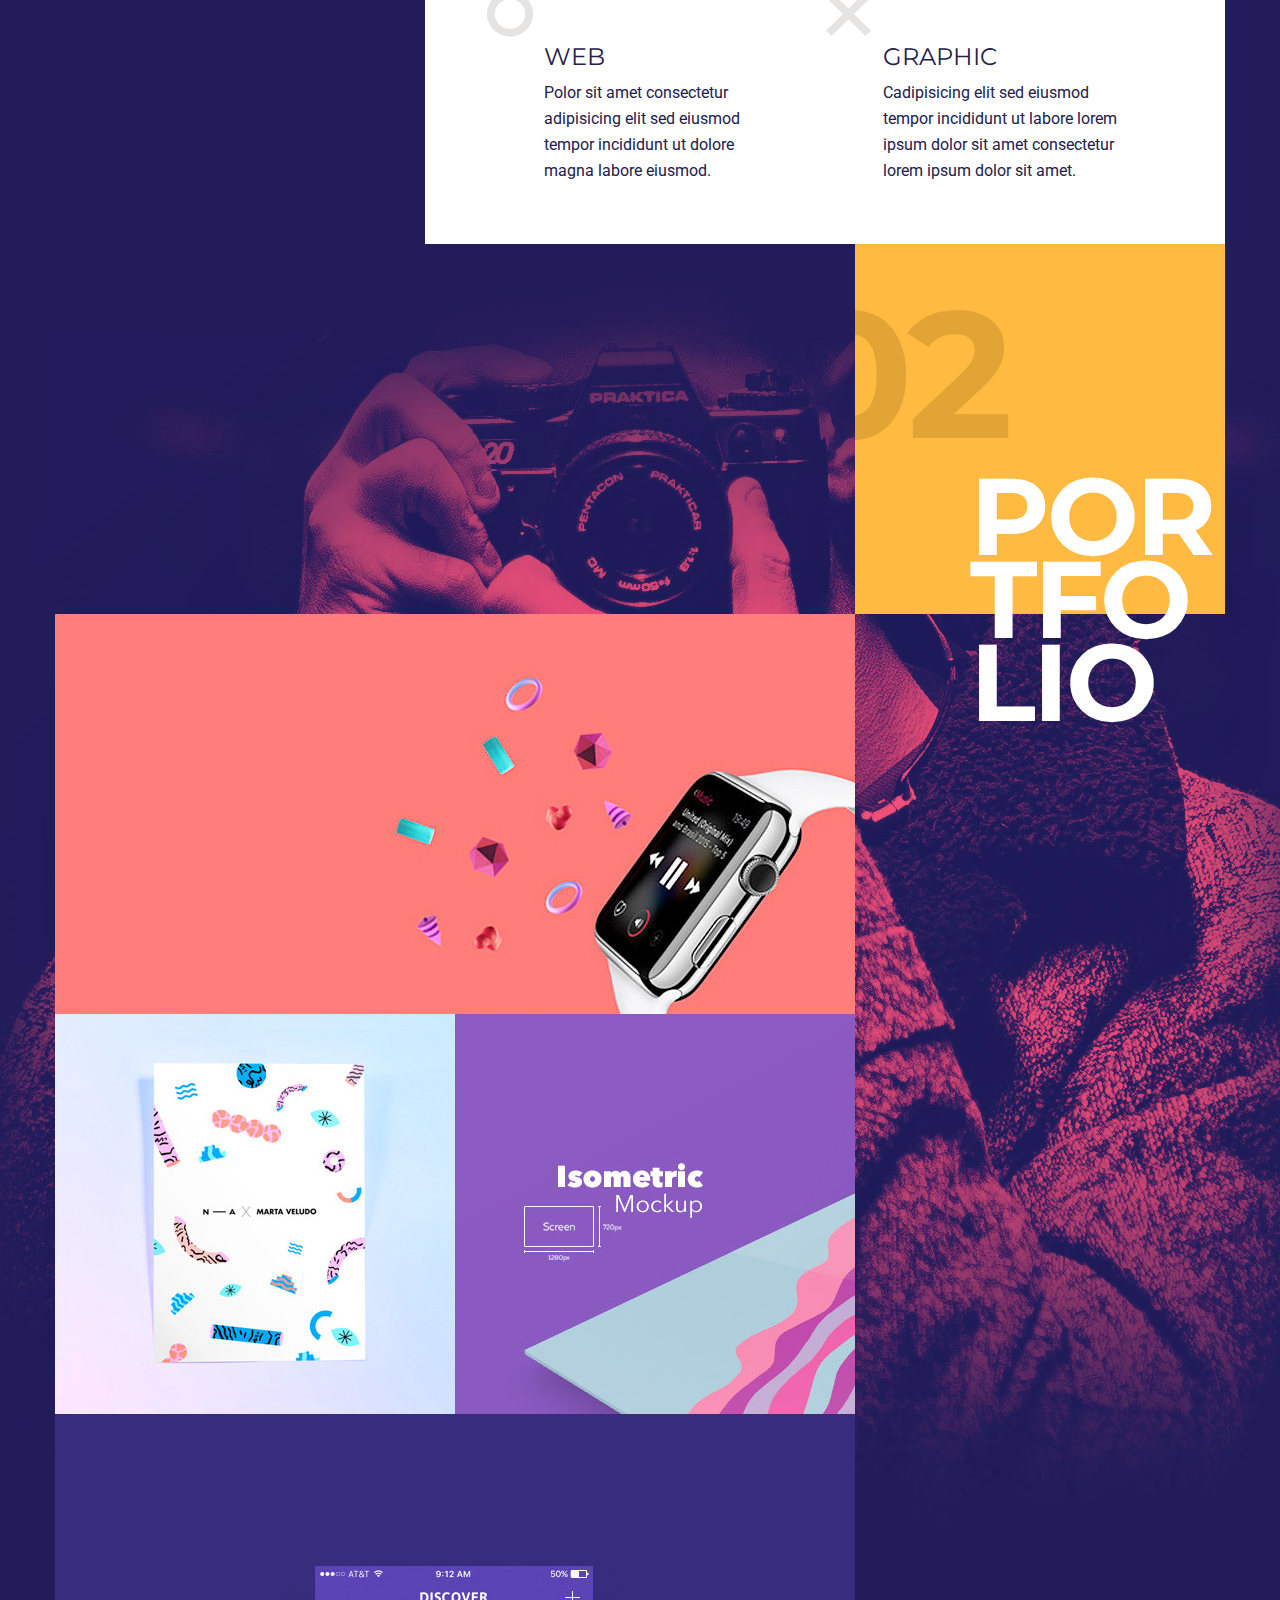
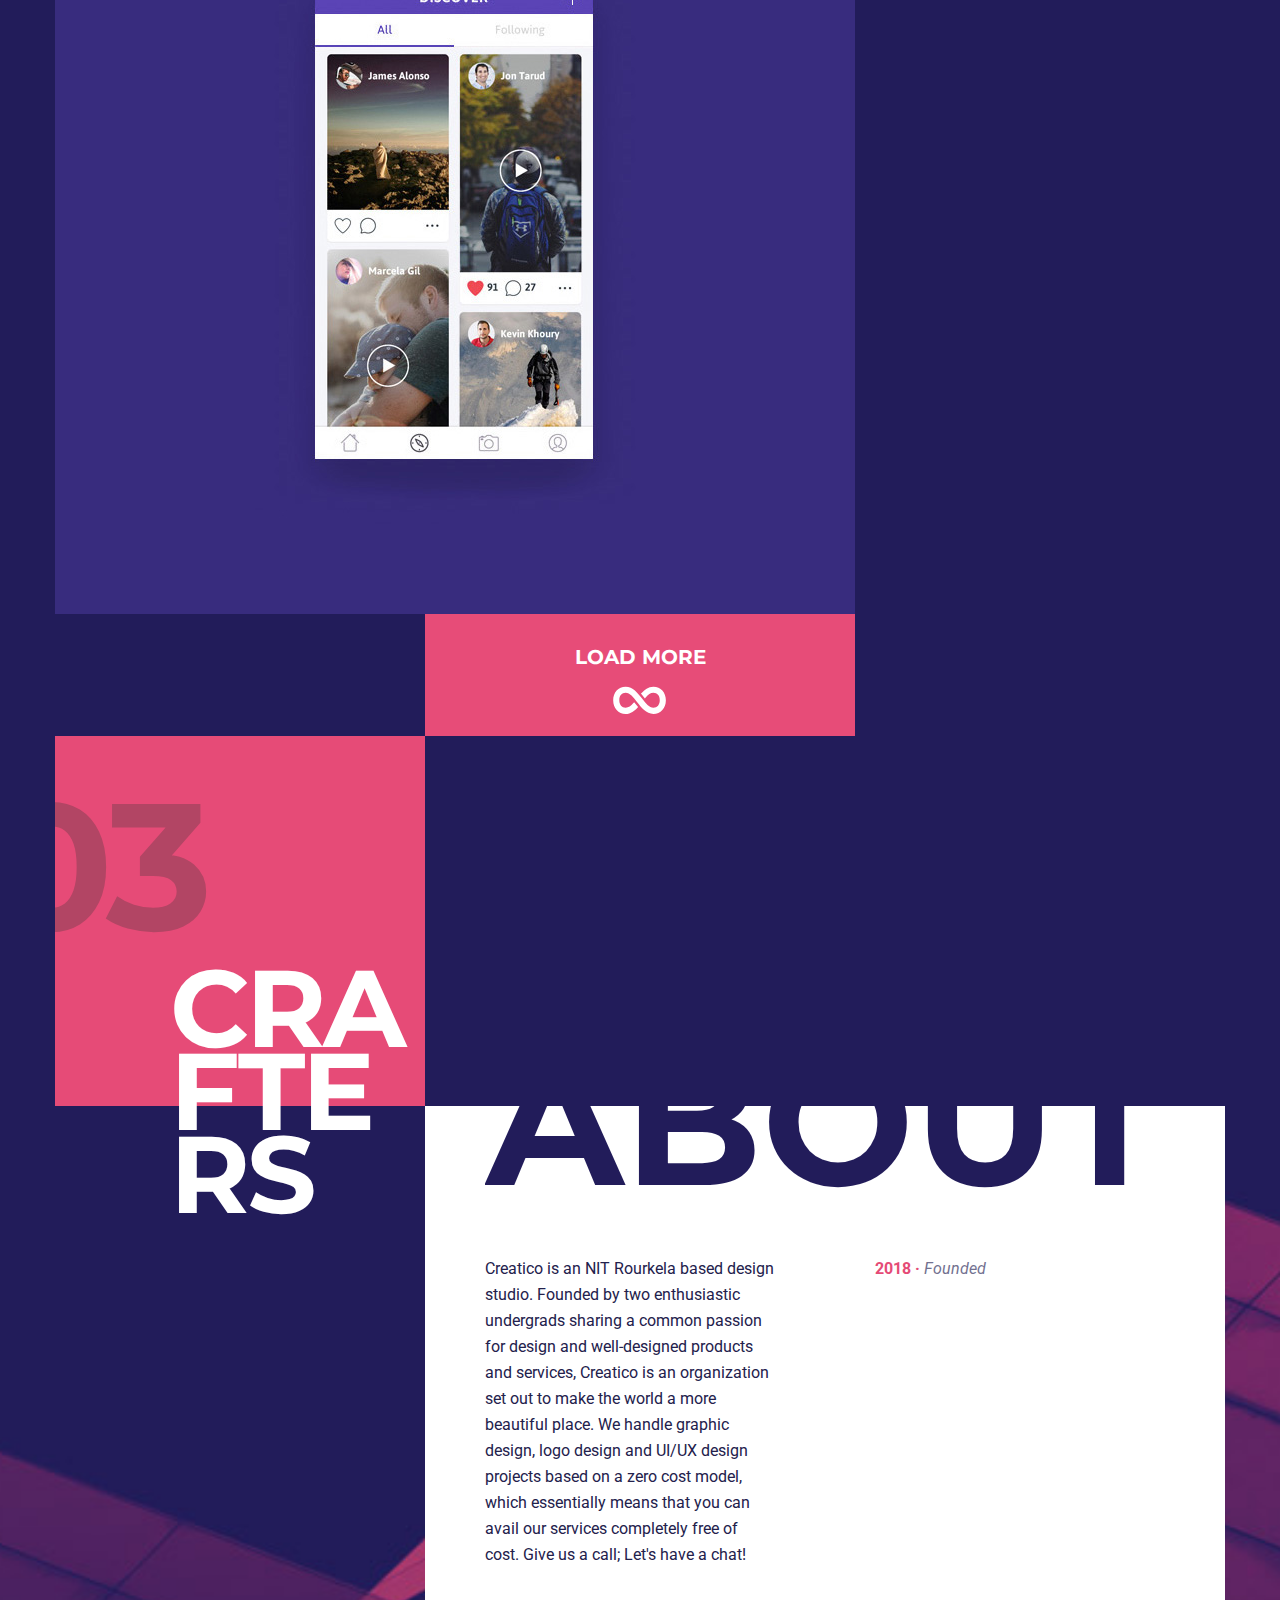
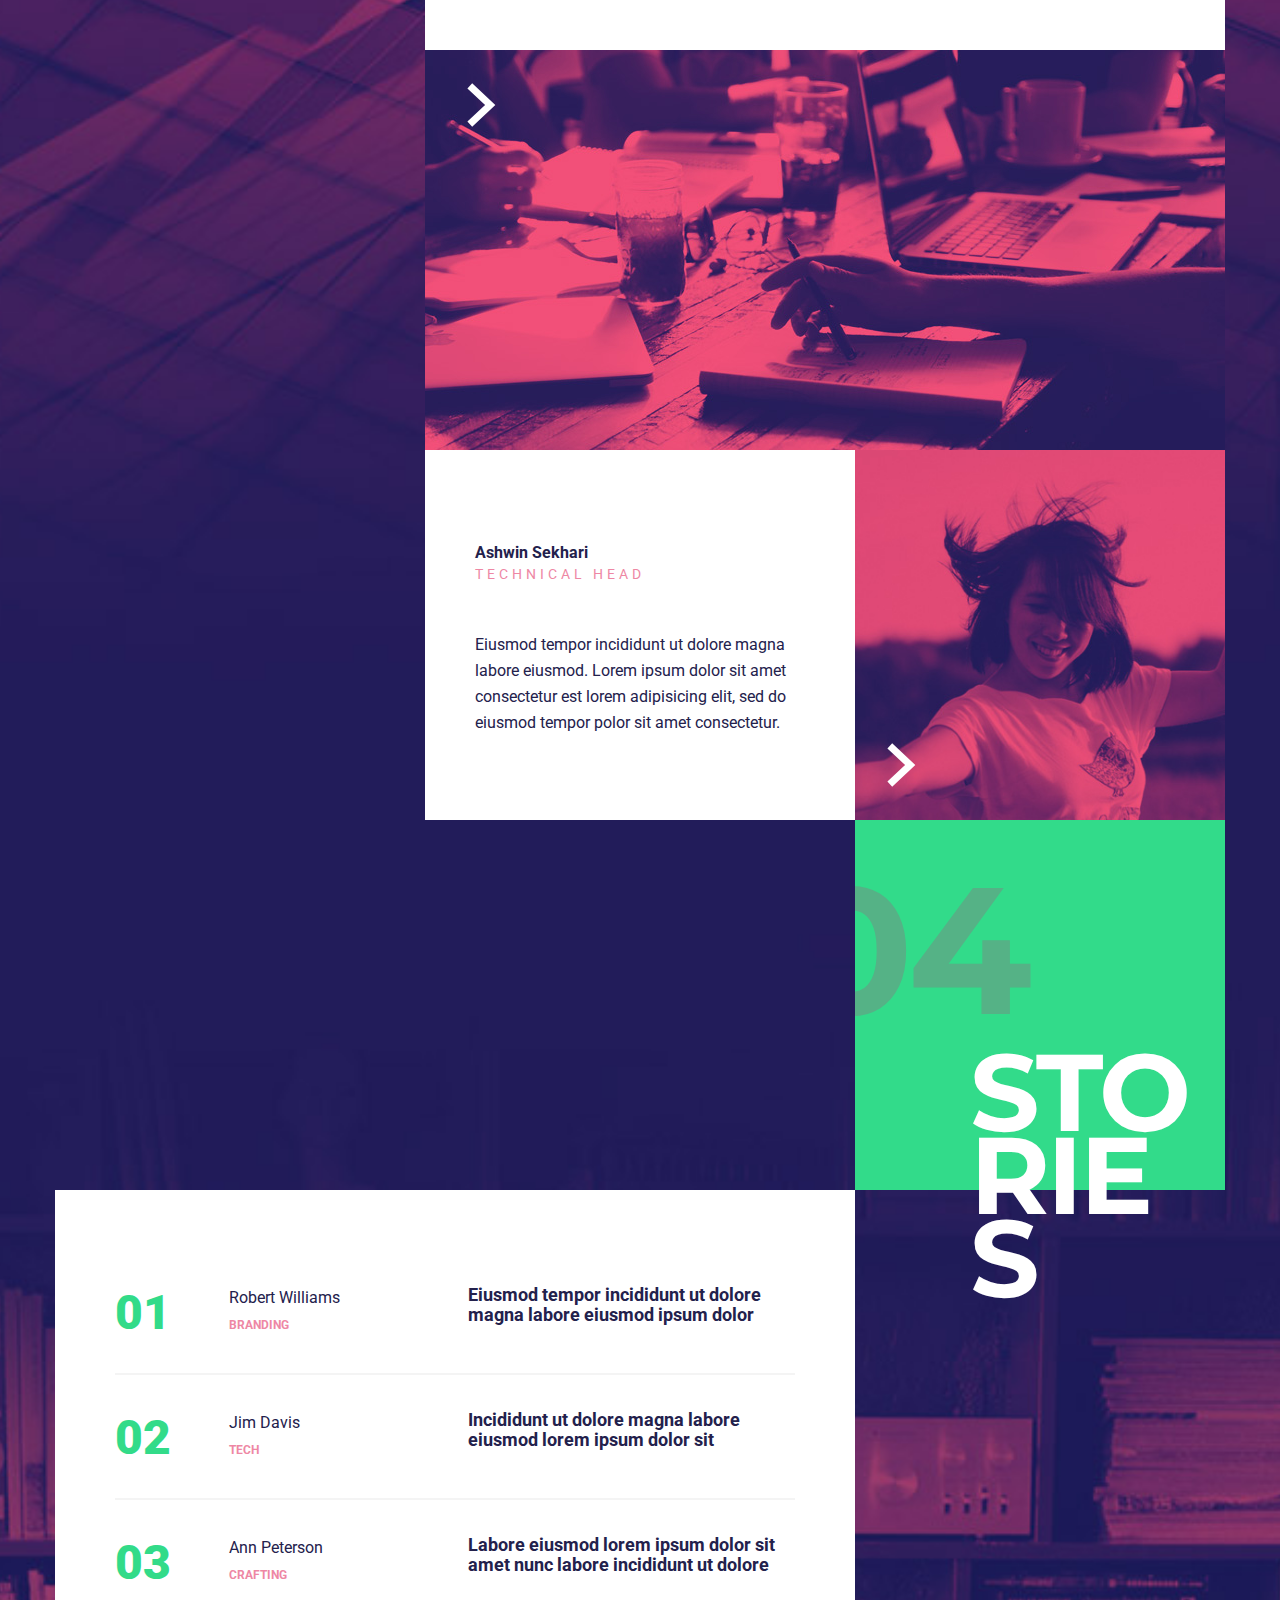
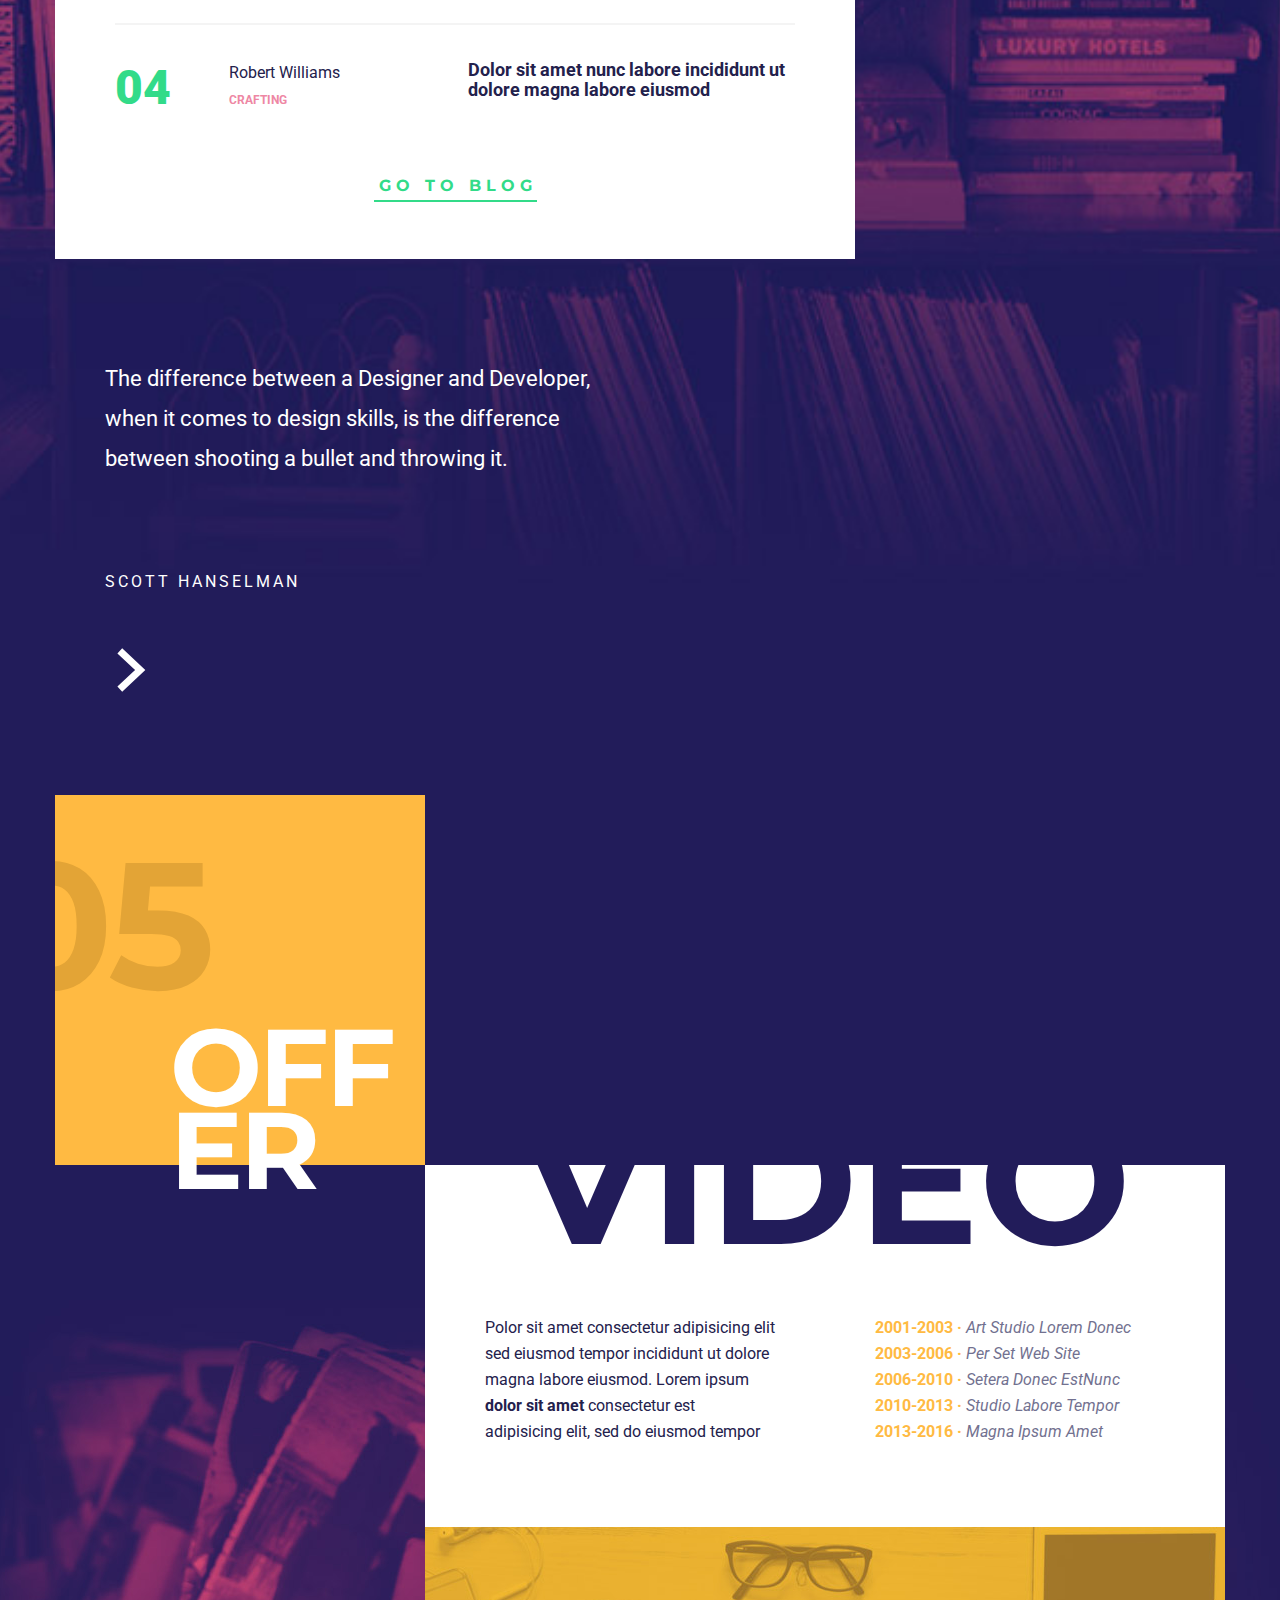
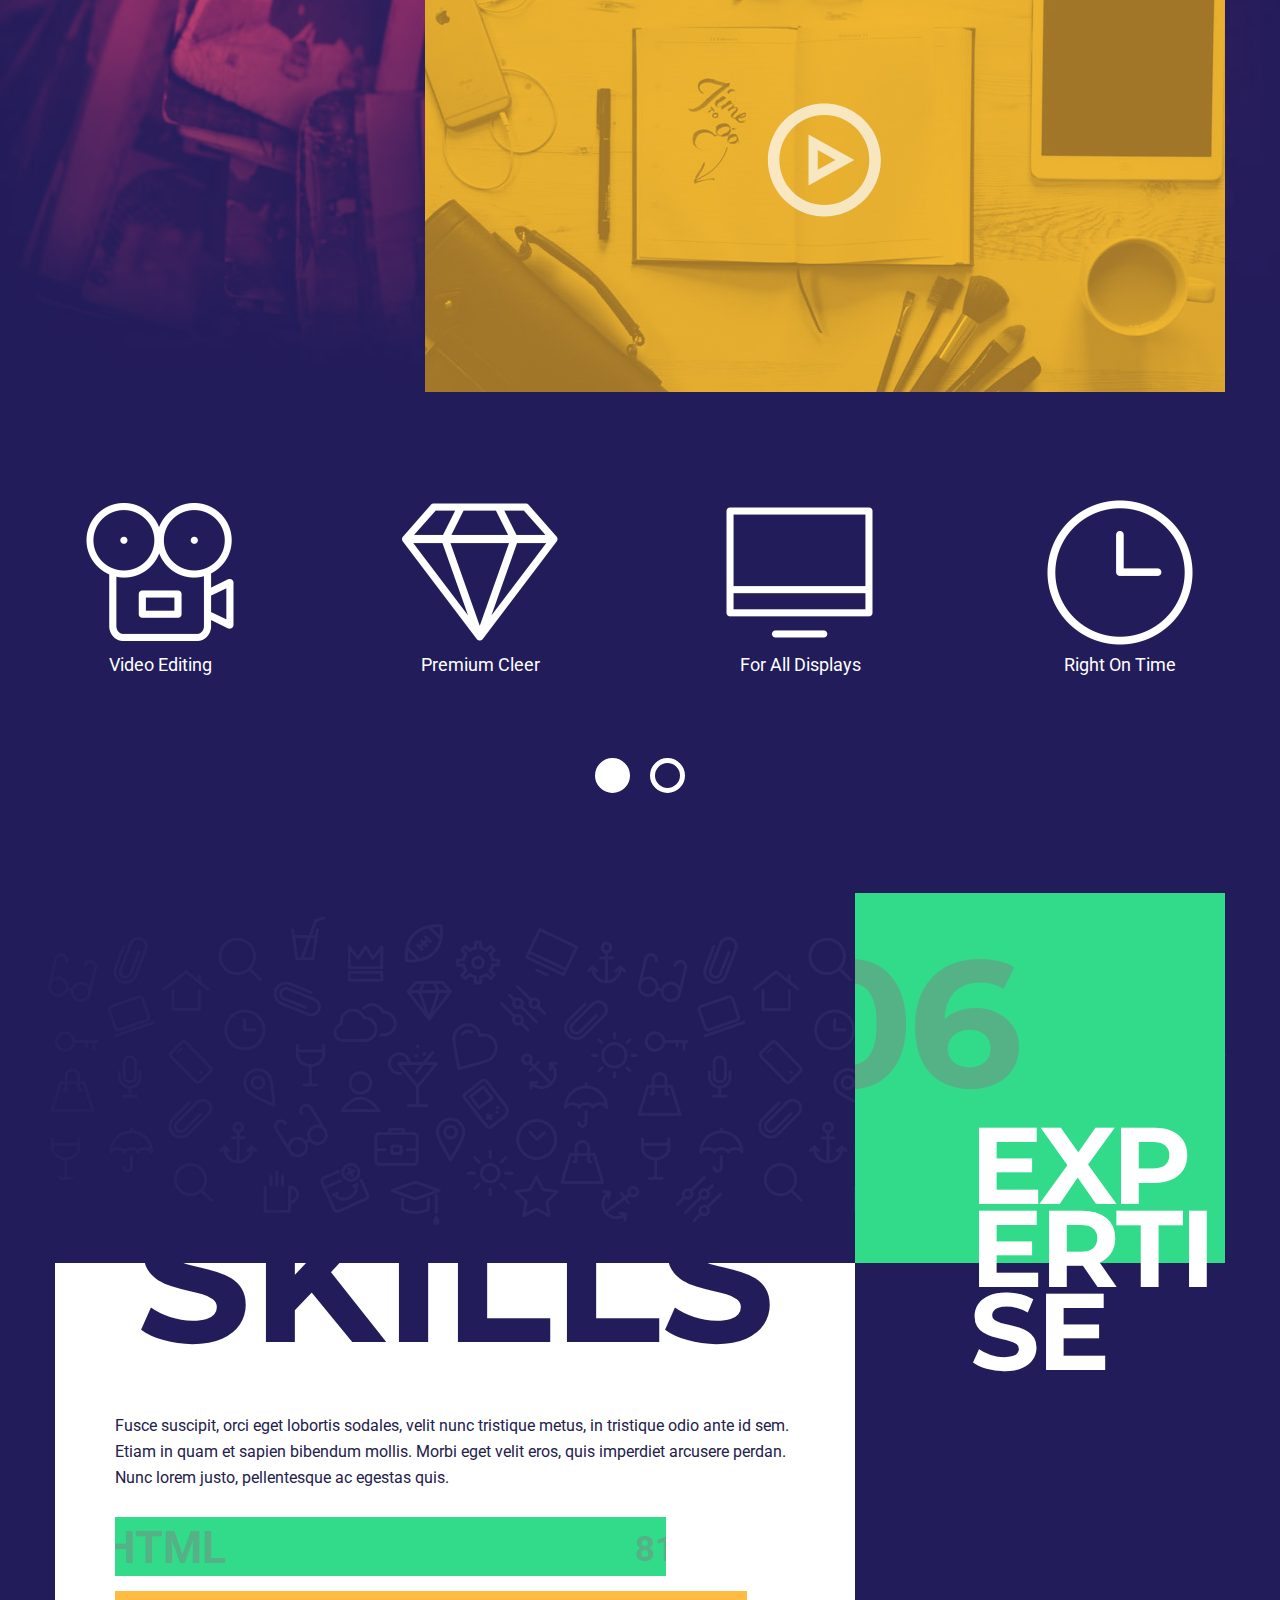
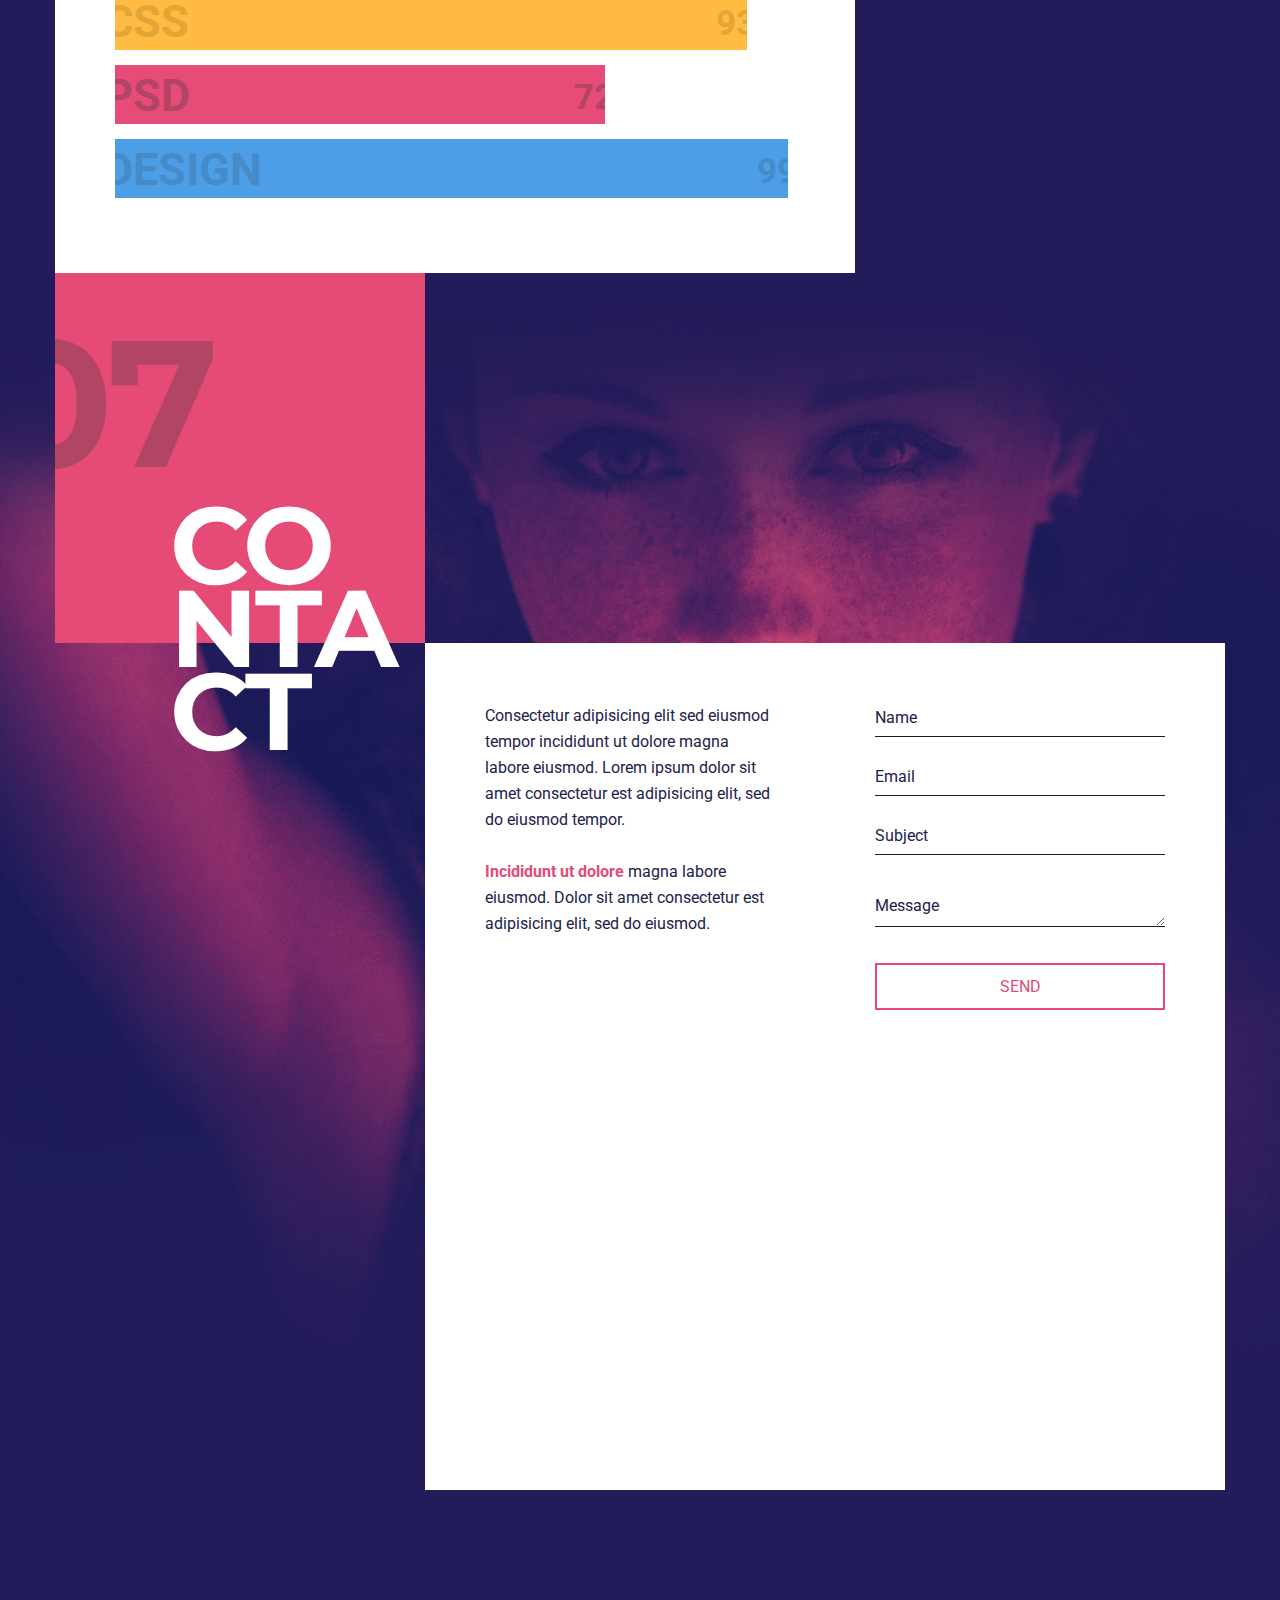
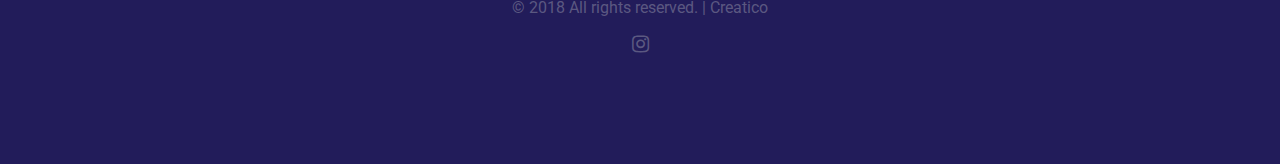
==== commit e336276b: "info updated" ====
--- a/index.html
+++ b/index.html
@@ -272,14 +272,14 @@
                             <p class="content-title">About</p>
                         </div>
                         <div class="one_half ">
-                            Polor sit amet consectetur adipisicing elit sed eiusmod tempor incididunt ut dolore magna labore eiusmod. Lorem ipsum <strong>dolor sit amet</strong> consectetur est adipisicing elit, sed do eiusmod tempor
+                            Creatico is an NIT Rourkela based design studio. Founded by two enthusiastic undergrads sharing a common passion for design and well-designed products and services, Creatico is an organization set out to make the world a more beautiful place. We handle graphic design, logo design and UI/UX design projects based on a zero cost model, which essentially means that you can avail our services completely free of cost. Give us a call; Let's have a chat!
                         </div>
                         <div class="one_half last ">
-                            <span style="color: #e54b76;"><strong>2001-2003 ·</strong></span> <span style="color:#727190;"><em>Art Studio Lorem Donec</em></span><br>
-                            <span style="color: #e54b76;"><strong>2003-2006 ·</strong></span> <span style="color:#727190;"><em>Per Set Web Site</em></span><br>
+                            <span style="color: #e54b76;"><strong>2018 ·</strong></span> <span style="color:#727190;"><em>Founded</em></span><br>
+<!--                             <span style="color: #e54b76;"><strong>2003-2006 ·</strong></span> <span style="color:#727190;"><em>Per Set Web Site</em></span><br>
                             <span style="color: #e54b76;"><strong>2006-2010 ·</strong></span> <span style="color:#727190;"><em>Setera Donec EstNunc</em></span><br>
                             <span style="color: #e54b76;"><strong>2010-2013 ·</strong></span> <span style="color:#727190;"><em>Studio Labore Tempor</em></span><br>
-                            <span style="color: #e54b76;"><strong>2013-2016 ·</strong></span> <span style="color:#727190;"><em>Magna Ipsum Amet</em></span><br>
+                            <span style="color: #e54b76;"><strong>2013-2016 ·</strong></span> <span style="color:#727190;"><em>Magna Ipsum Amet</em></span><br> -->
                         </div><div class="clear"></div>
                         <br>
                         <br>
@@ -305,7 +305,7 @@
 
                         <script>
                             var team1_speed = "500";
-                            var team1_auto = "false";
+                            var team1_auto = "true";
                             var team1_hover = "true";
                         </script>
                         <div class="image-slider-wrapper relative team team1">
@@ -314,42 +314,28 @@
                                 <ul id="team1" class="image-slider slides">
                                     <li>
                                         <div class="member-content-holder">
-                                            <h4 class="member-name">Robert Williams</h4>
+                                            <h4 class="member-name">Ashwin Sekhari</h4>
+                                            <p class="member-position">TECHNICAL HEAD</p>
+                                            <div class="member-content">
+                                                Eiusmod tempor incididunt ut dolore magna labore eiusmod. Lorem ipsum dolor sit amet consectetur est lorem adipisicing elit, sed do eiusmod tempor polor sit amet consectetur.<br>
+                                            </div>
+                                        </div>
+                                        <div class="member-image-holder">
+                                            <img src="demo-images/about_img_01.jpg" alt="">
+                                        </div>
+                                        <div class="clear"></div>
+                                    </li>
+
+                                    <li>
+                                        <div class="member-content-holder">
+                                            <h4 class="member-name">Reuben Abraham</h4>
                                             <p class="member-position">LEAD DESIGNER</p>
                                             <div class="member-content">
                                                 Eiusmod tempor incididunt ut dolore magna labore eiusmod. Lorem ipsum dolor sit amet consectetur est lorem adipisicing elit, sed do eiusmod tempor polor sit amet consectetur.<br>
                                             </div>
                                         </div>
                                         <div class="member-image-holder">
-                                            <img src="demo-images/about_img_01.jpg" alt="">
-                                        </div>
-                                        <div class="clear"></div>
-                                    </li>
-
-                                    <li>
-                                        <div class="member-content-holder">
-                                            <h4 class="member-name">John Doe</h4>
-                                            <p class="member-position">SEO MASTER</p>
-                                            <div class="member-content">
-                                                Eiusmod tempor incididunt ut dolore magna labore eiusmod. Lorem ipsum dolor sit amet consectetur est lorem adipisicing elit, sed do eiusmod tempor polor sit amet consectetur.<br>
-                                            </div>
-                                        </div>
-                                        <div class="member-image-holder">
                                             <img src="demo-images/about_img_02.jpg" alt="">
-                                        </div>
-                                        <div class="clear"></div>
-                                    </li>
-
-                                    <li>
-                                        <div class="member-content-holder">
-                                            <h4 class="member-name">John Doe</h4>
-                                            <p class="member-position">PSD GURU</p>
-                                            <div class="member-content">
-                                                Eiusmod tempor incididunt ut dolore magna labore eiusmod. Lorem ipsum dolor sit amet consectetur est lorem adipisicing elit, sed do eiusmod tempor polor sit amet consectetur.<br>
-                                            </div>
-                                        </div>
-                                        <div class="member-image-holder">
-                                            <img src="demo-images/about_img_03.jpg" alt="">
                                         </div>
                                         <div class="clear"></div>
                                     </li>
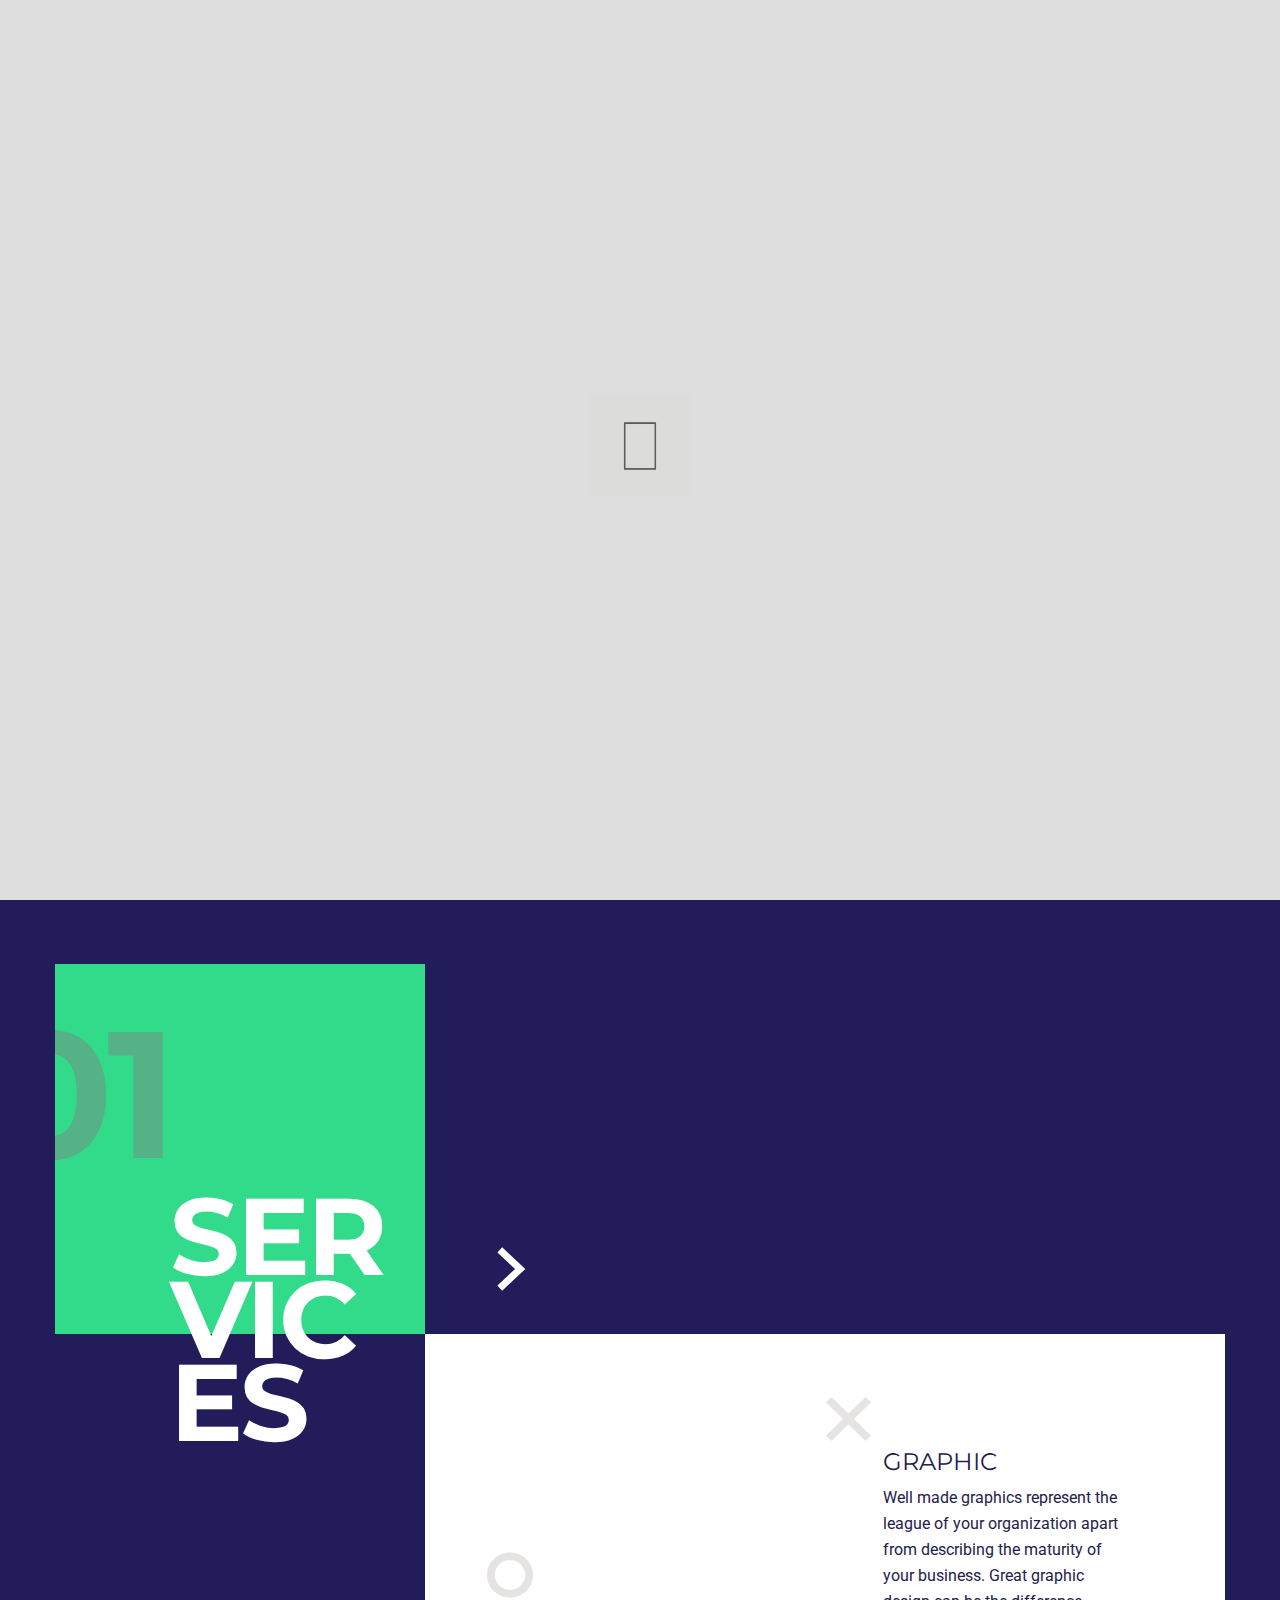
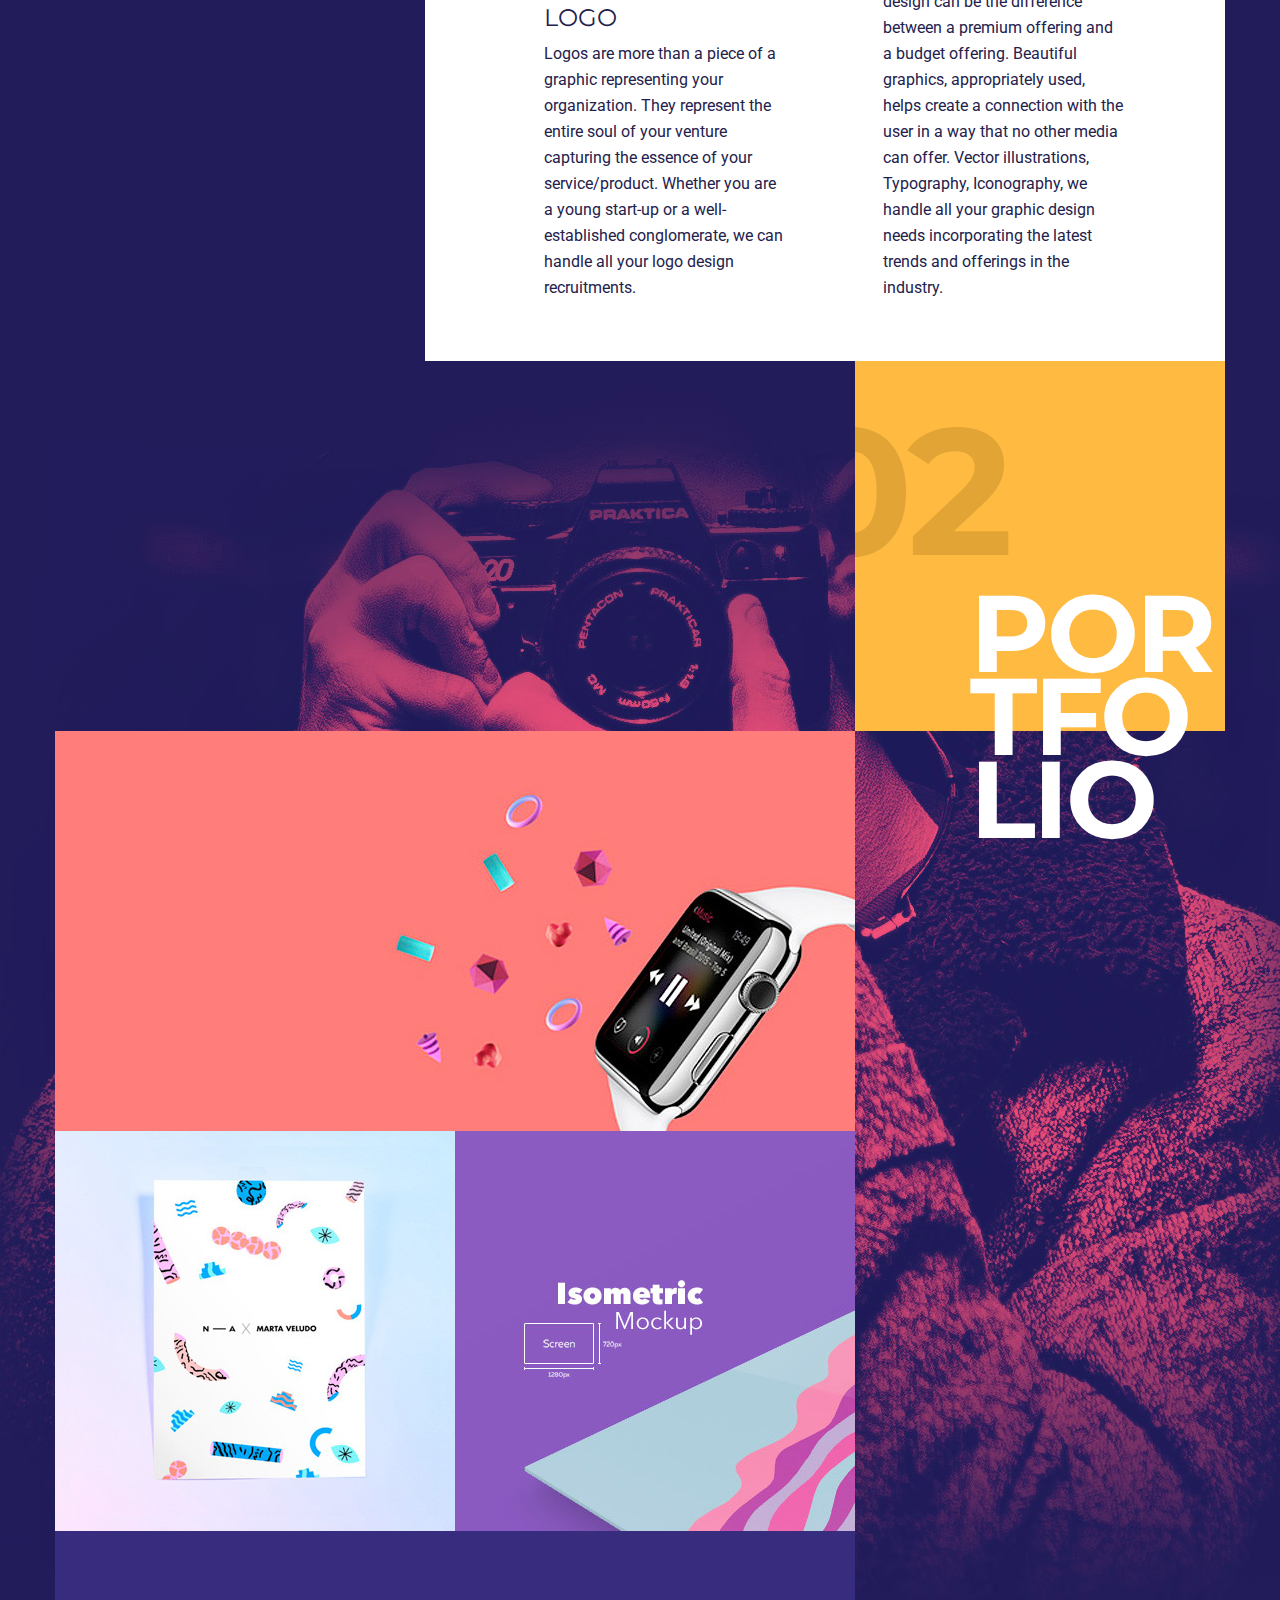
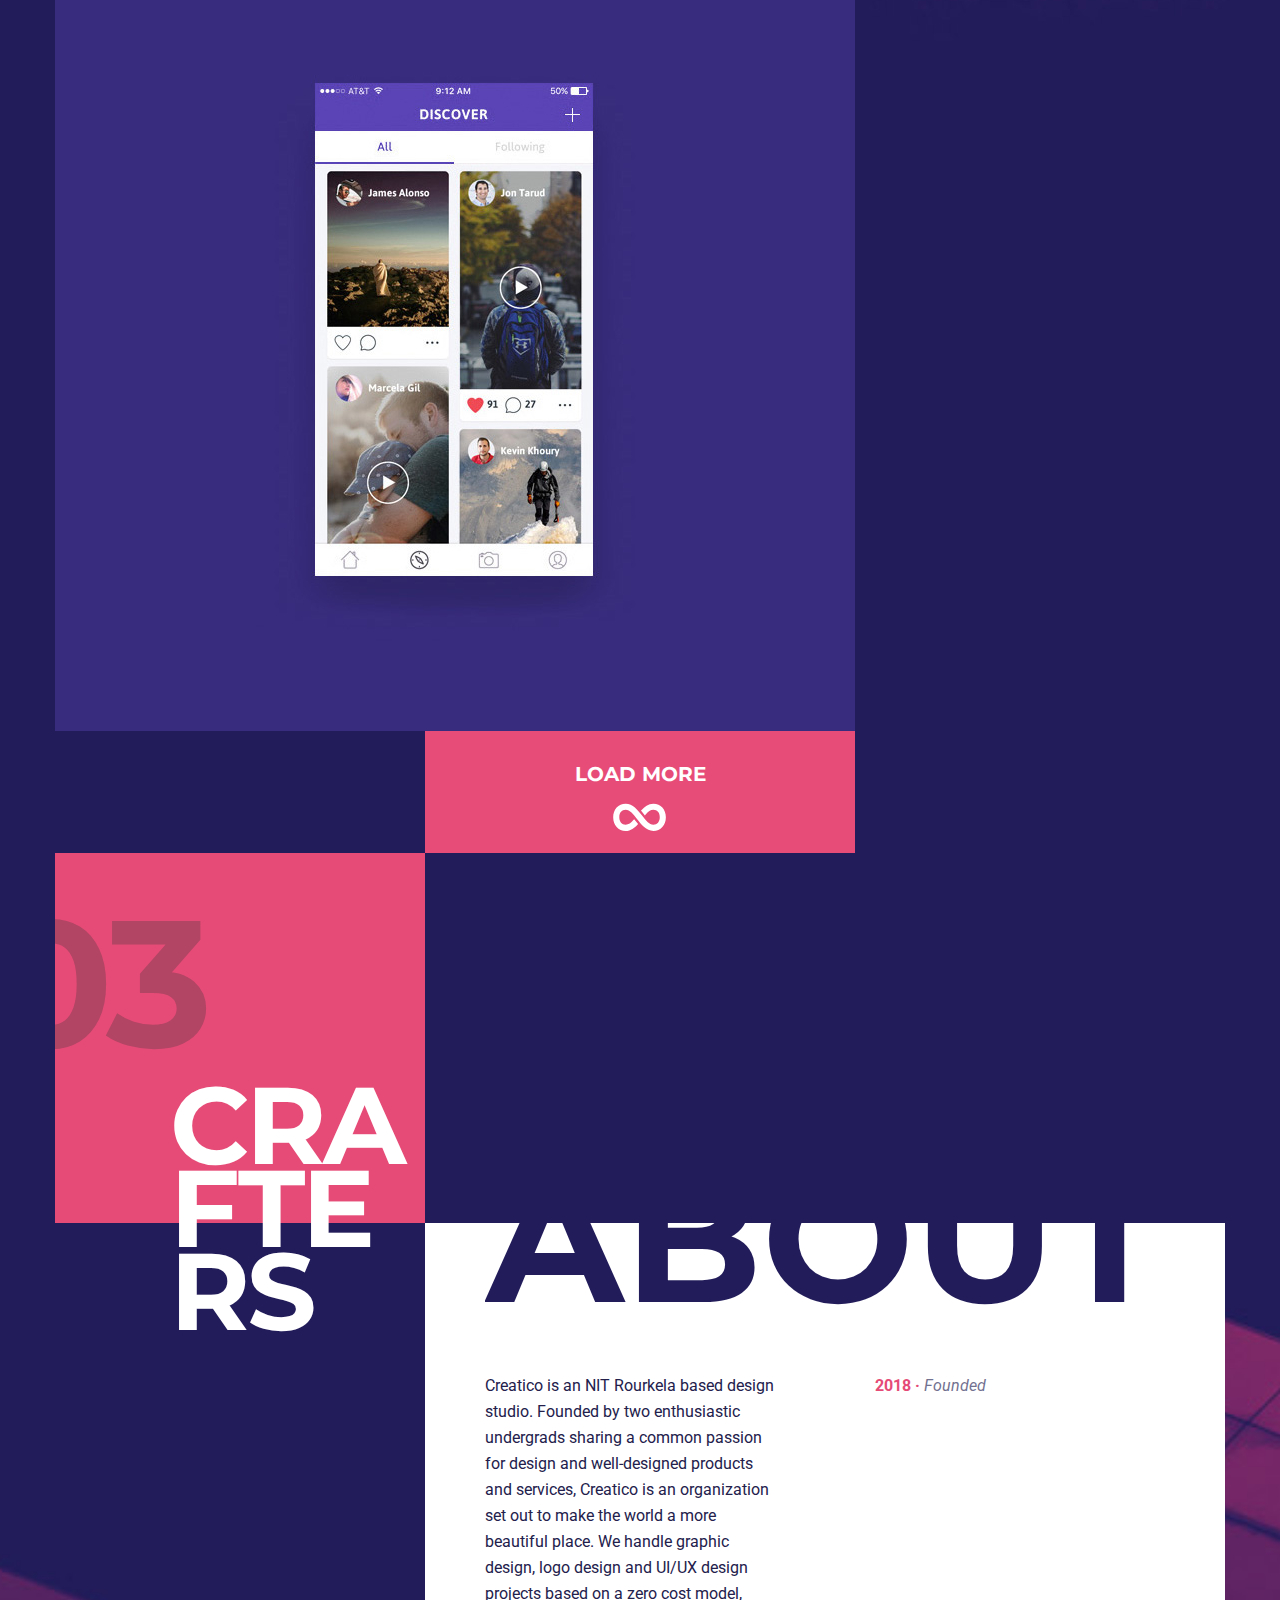
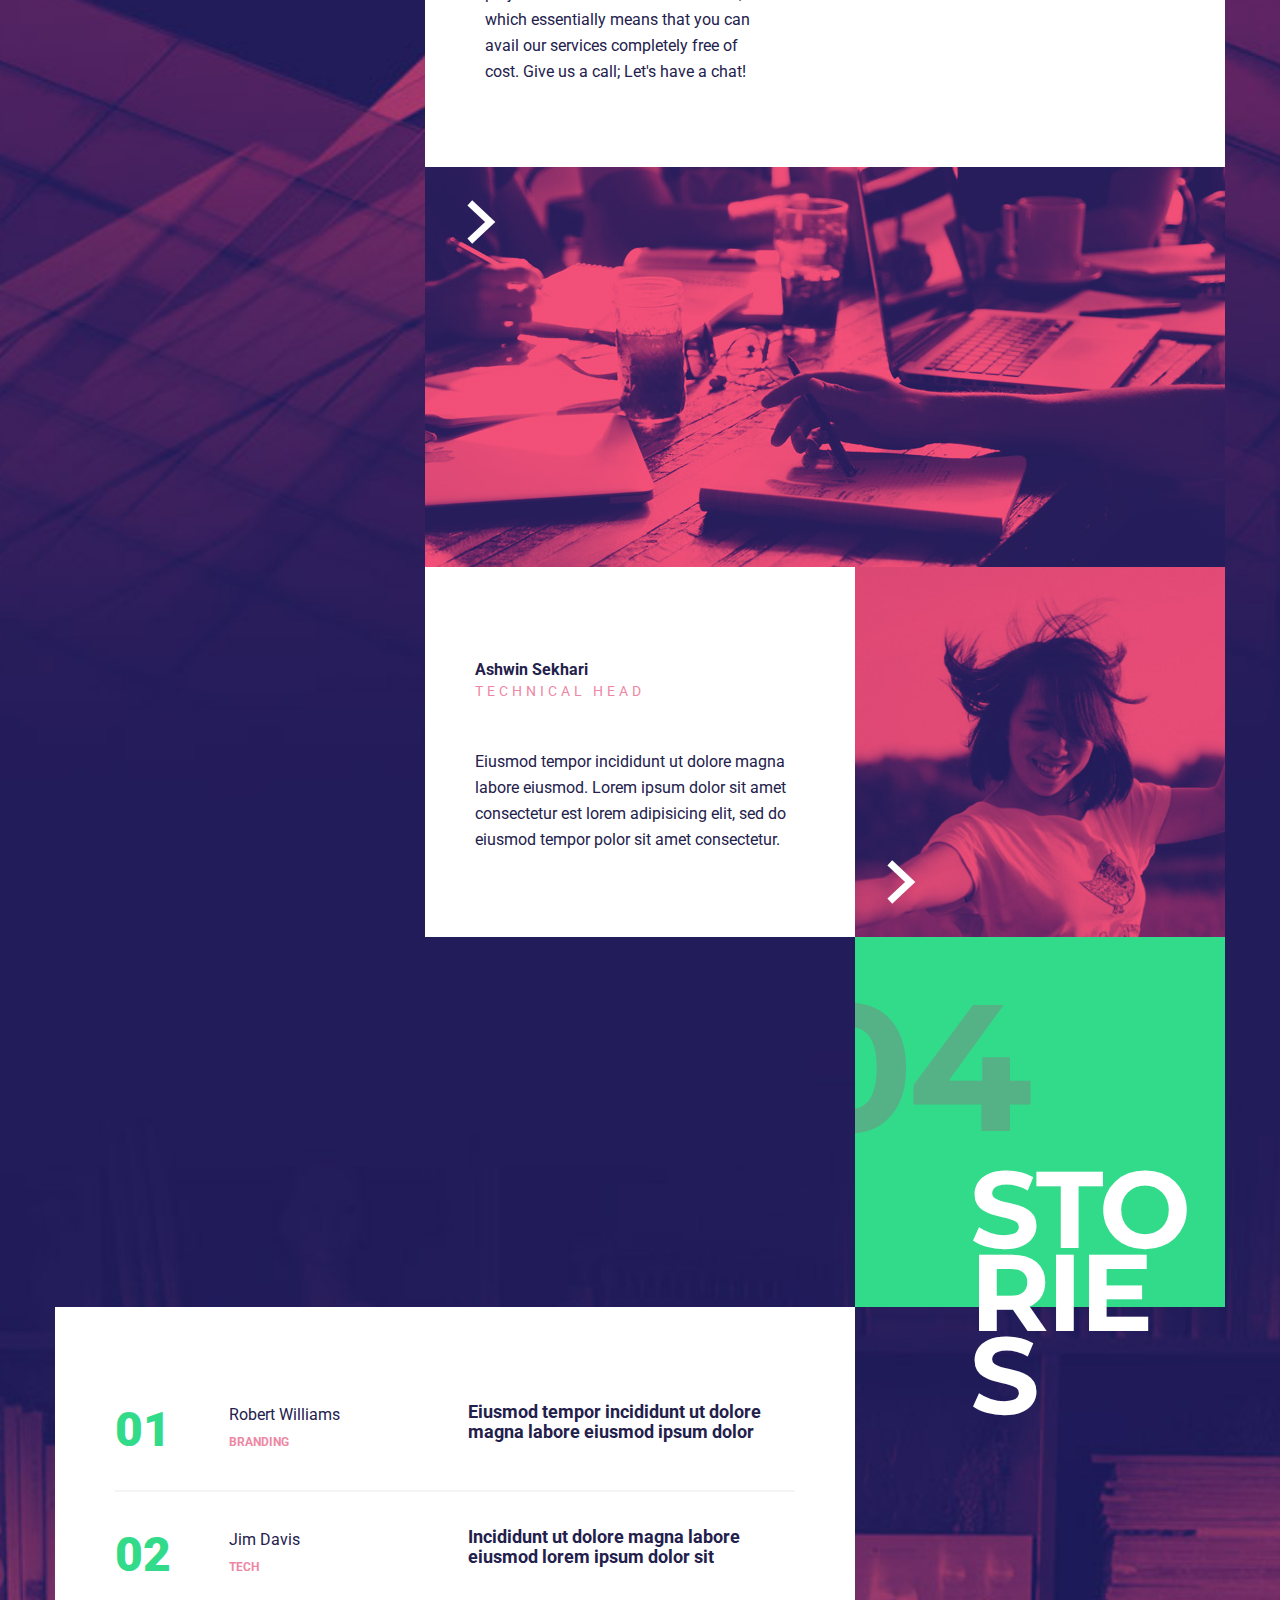
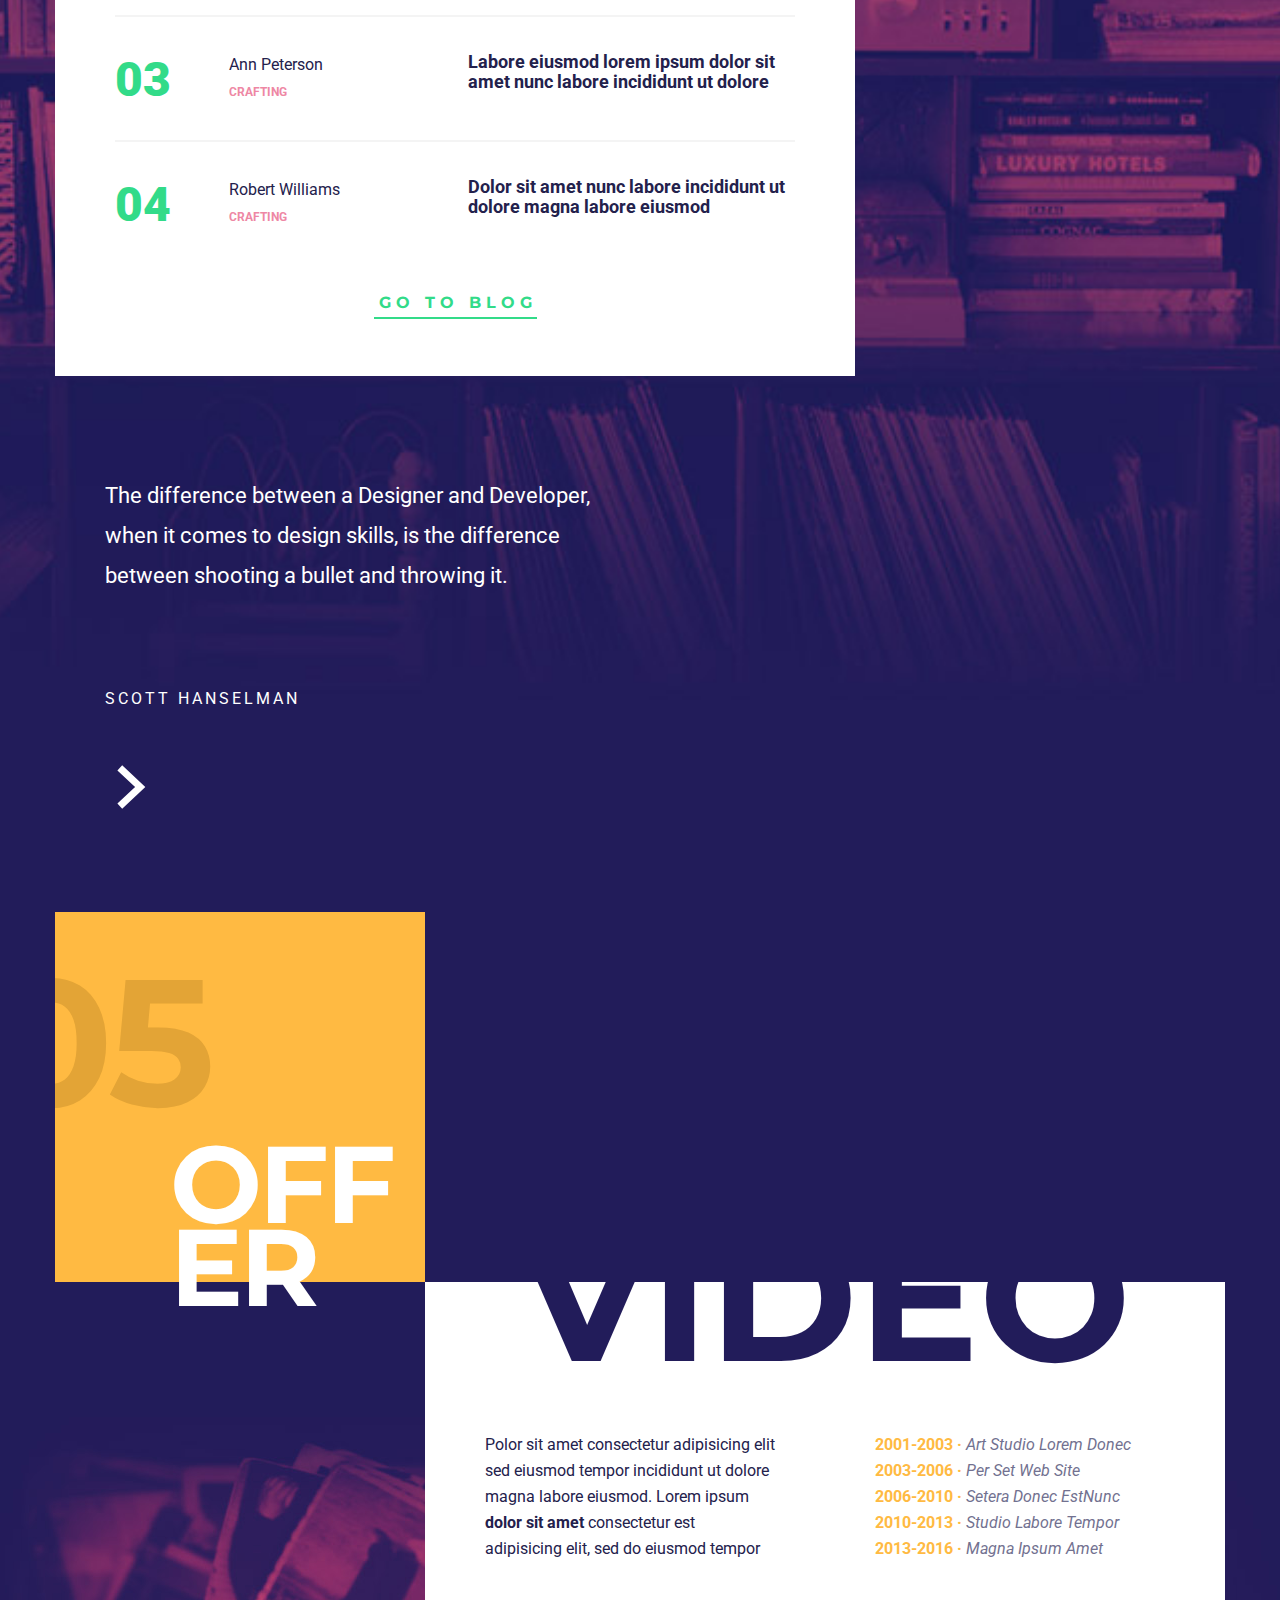
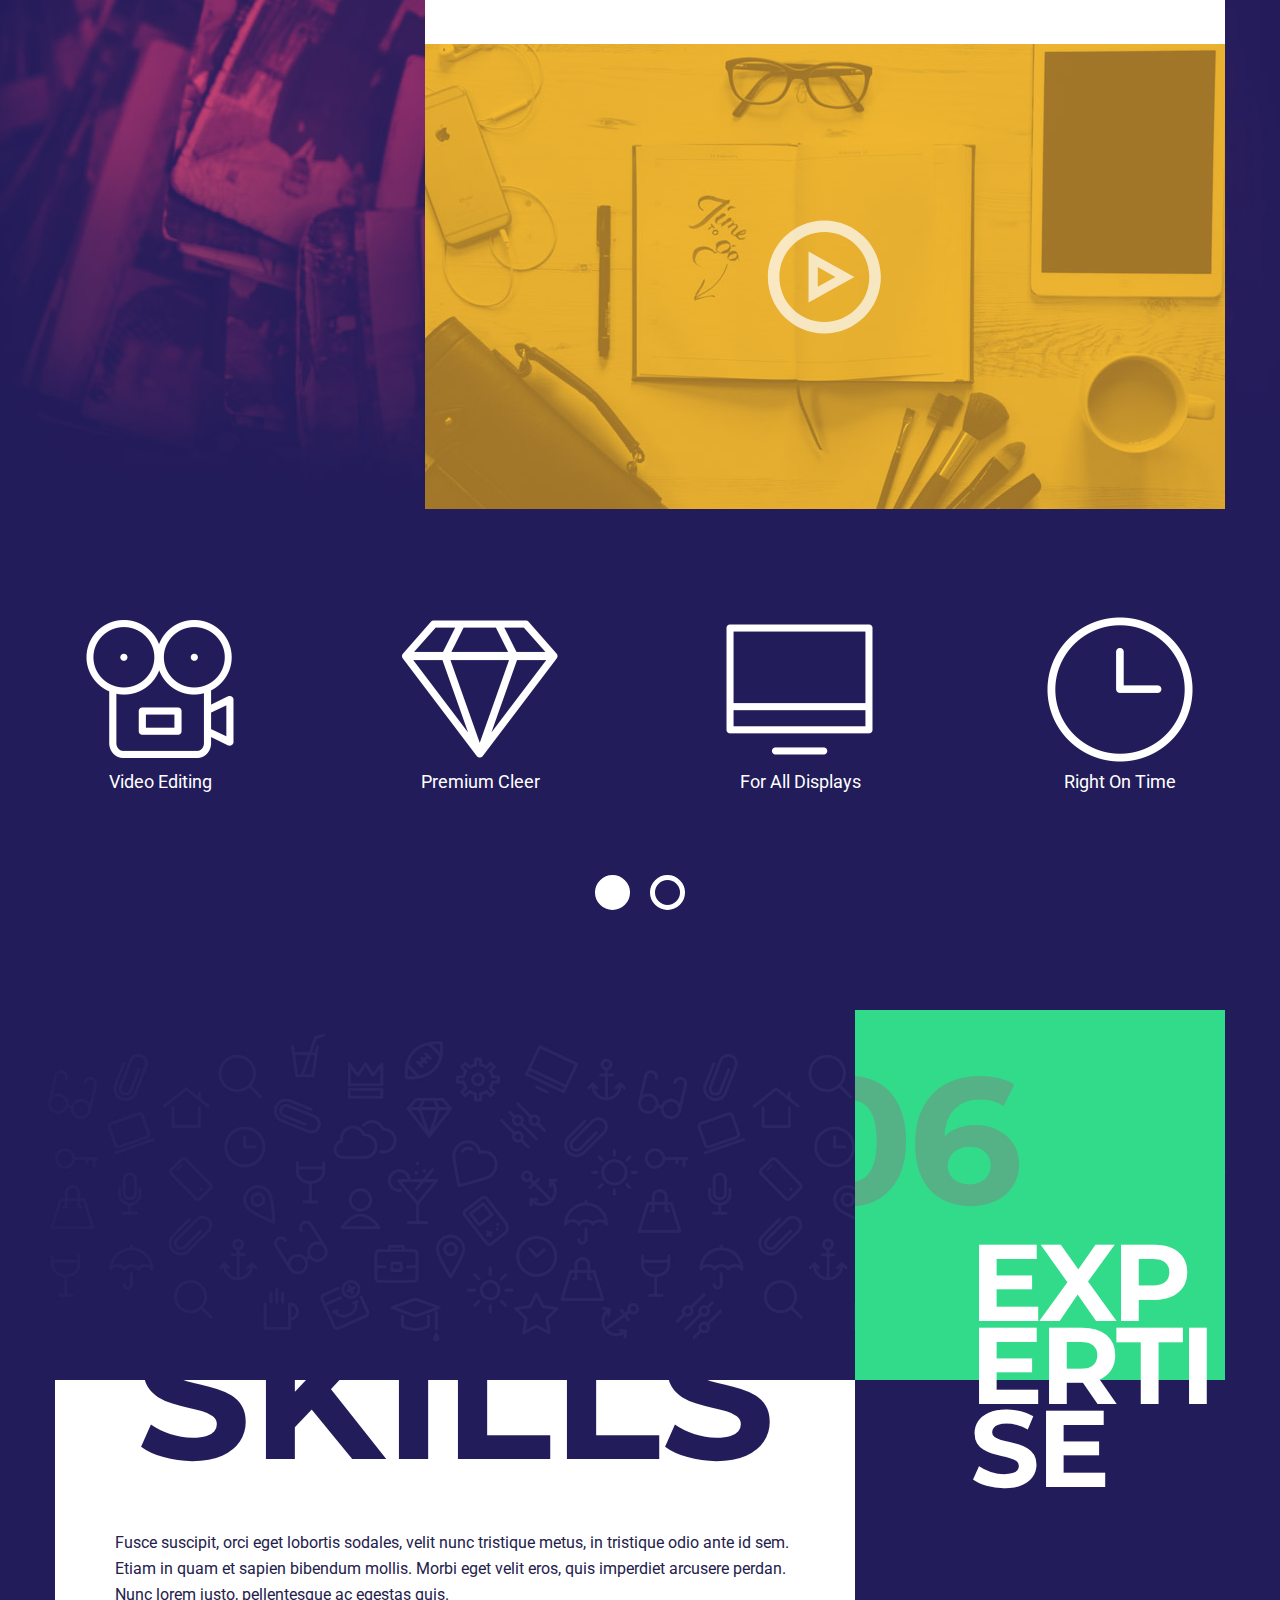
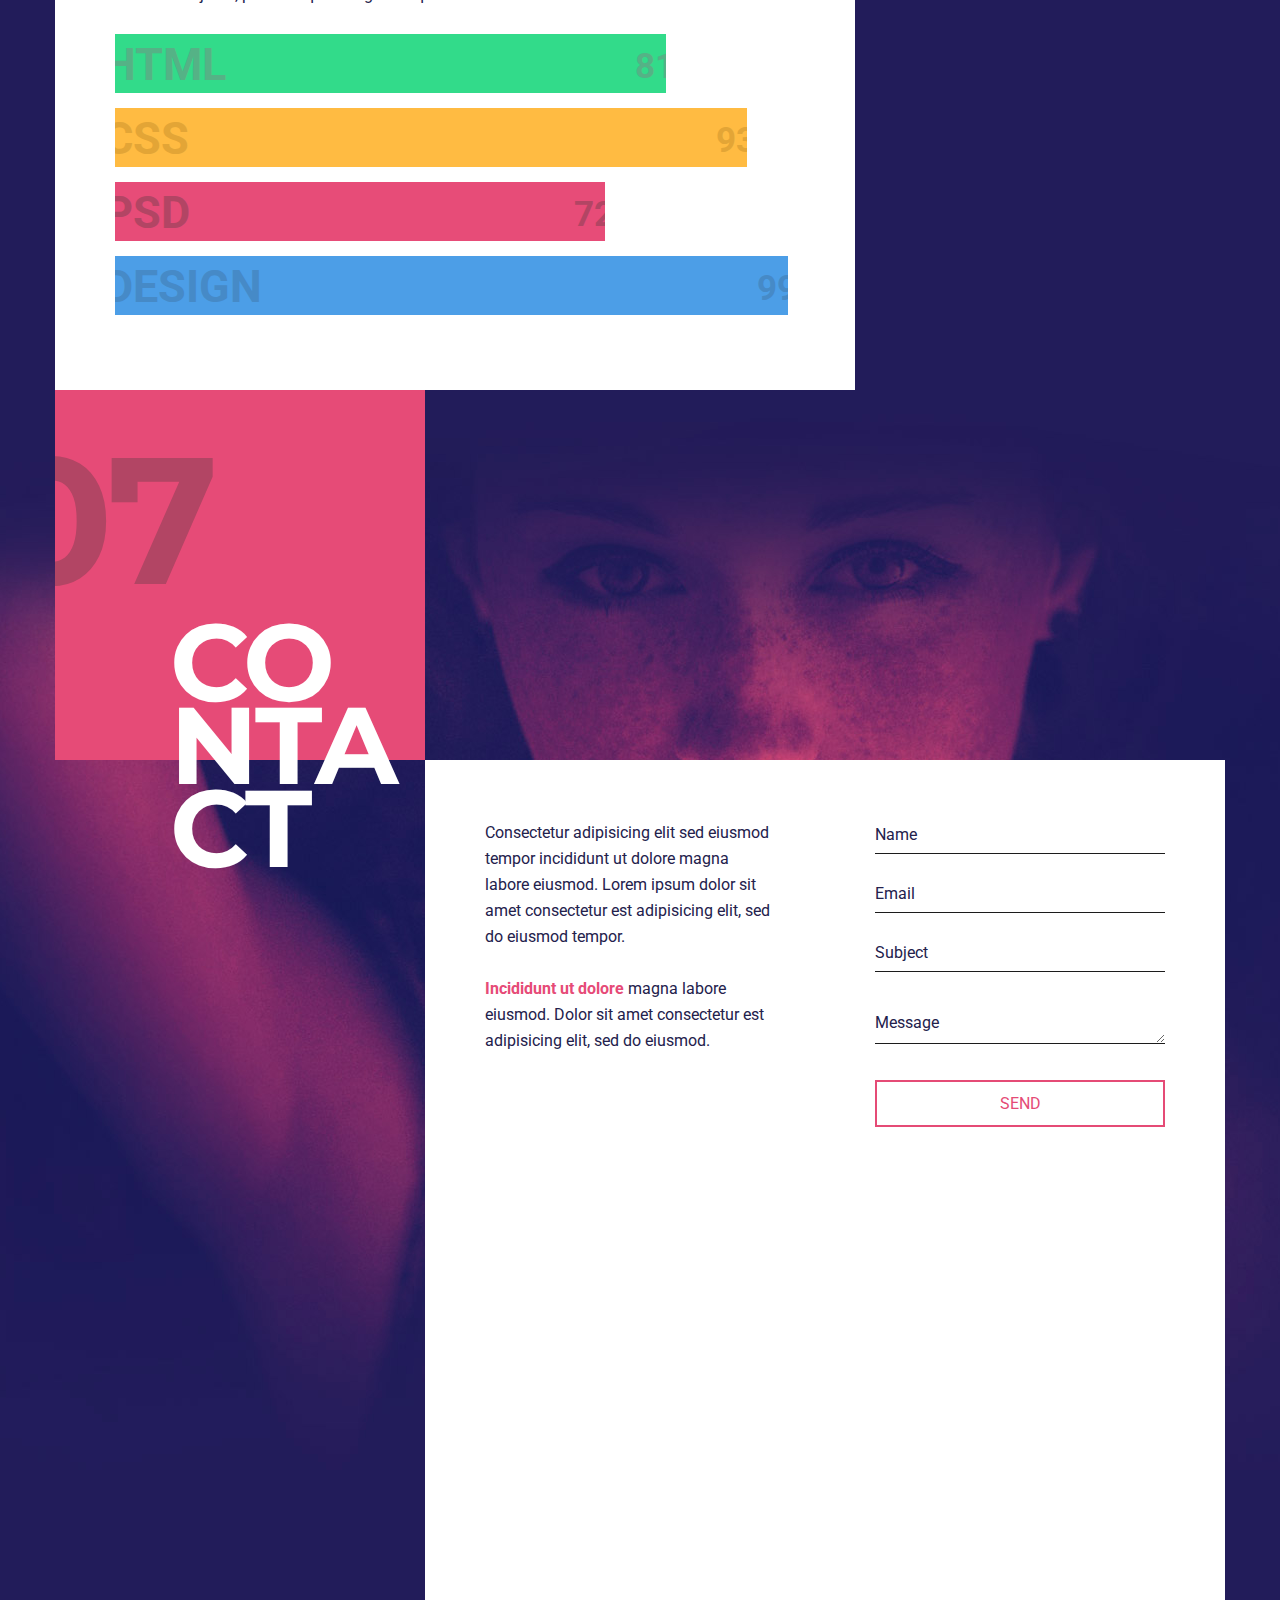
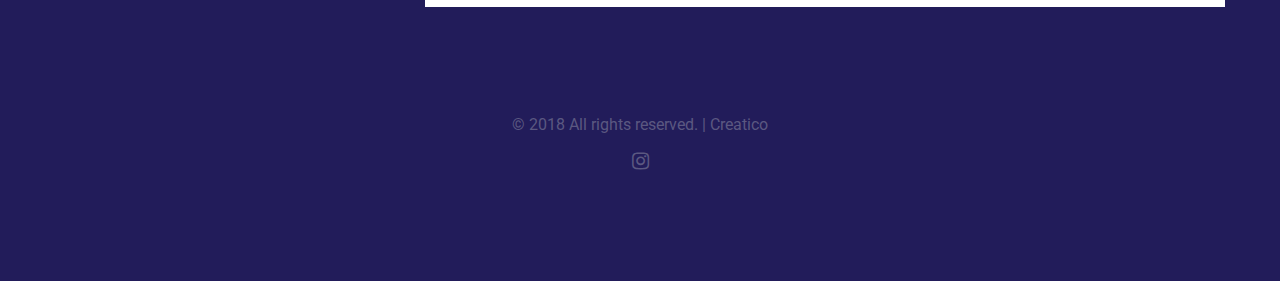
==== commit 96af6dbe: "update" ====
--- a/index.html
+++ b/index.html
@@ -89,7 +89,7 @@
 
                             <ul id="slider1" class="image-slider slides">
                                 <li>
-                                    <div class="service-holder ">
+<!--                                     <div class="service-holder ">
                                         <img src="demo-images/icon_01.png" alt="">
                                         <div class="service-content-holder">
                                             <div class="service-title">BRANDING</div>
@@ -106,13 +106,13 @@
                                                 Disum lorem sit amet consectetur adipisicing elit sed eiusmod tempor incididunt ut donecos dolore ipsum temporest.<br />
                                             </div>
                                         </div>
-                                    </div>
+                                    </div> -->
                                     <div class="service-holder ">
                                         <img src="demo-images/icon_03.png" alt="">
                                         <div class="service-content-holder">
-                                            <div class="service-title">WEB</div>
-                                            <div class="service-content">
-                                                Polor sit amet consectetur adipisicing elit sed eiusmod tempor incididunt ut dolore magna labore eiusmod.<br />
+                                            <div class="service-title">LOGO</div>
+                                            <div class="service-content">
+                                                Logos are more than a piece of a graphic representing your organization. They represent the entire soul of your venture capturing the essence of your service/product. Whether you are a young start-up or a well-established conglomerate, we can handle all your logo design recruitments. <br />
                                             </div>
                                         </div>
                                     </div>
@@ -121,7 +121,7 @@
                                         <div class="service-content-holder">
                                             <div class="service-title">GRAPHIC</div>
                                             <div class="service-content">
-                                                Cadipisicing elit sed eiusmod tempor incididunt ut labore lorem ipsum dolor sit amet consectetur lorem ipsum dolor sit amet.<br />
+                                                Well made graphics represent the league of your organization apart from describing the maturity of your business. Great graphic design can be the difference between a premium offering and a budget offering. Beautiful graphics, appropriately used, helps create a connection with the user in a way that no other media can offer. Vector illustrations, Typography, Iconography, we handle all your graphic design needs incorporating the latest trends and offerings in the industry.<br />
                                             </div>
                                         </div>
                                     </div>
@@ -130,13 +130,13 @@
                                     <div class="service-holder ">
                                         <img src="demo-images/icon_03.png" alt="">
                                         <div class="service-content-holder">
-                                            <div class="service-title">SERVICES</div>
-                                            <div class="service-content">
-                                                Donecos arem ipsum sit amet consectetur adipisicing elit sed eiusmod tempor incididunt ut donecos dolore ipsum temporest.<br />
-                                            </div>
-                                        </div>
-                                    </div>
-                                    <div class="service-holder ">
+                                            <div class="service-title">UI/UX</div>
+                                            <div class="service-content">
+                                                 In the modern world, with many organizations offering the same service, the way you offer yourself makes all the difference. User Experience has become the game changer in the modern market with the contemporary consumer being attracted to the player who can give them what they want in the most straightforward manner possible. From the development of fool-proof user experience to creating a beautiful and fluid User Interface, we undertake full-fledged UI/UX projects, be it building a seamless mobile application for your business or a beautiful, responsive website.<br />
+                                            </div>
+                                        </div>
+                                    </div>
+<!--                                     <div class="service-holder ">
                                         <img src="demo-images/icon_04.png" alt="">
                                         <div class="service-content-holder">
                                             <div class="service-title">PSD</div>
@@ -162,7 +162,7 @@
                                                 Cadipisicing elit sed eiusmod tempor incididunt ut labore lorem ipsum dolor sit amet consectetur lorem ipsum dolor sit amet.<br />
                                             </div>
                                         </div>
-                                    </div>
+                                    </div> -->
                                 </li>
                             </ul>
                             <div class = "clear"></div>
